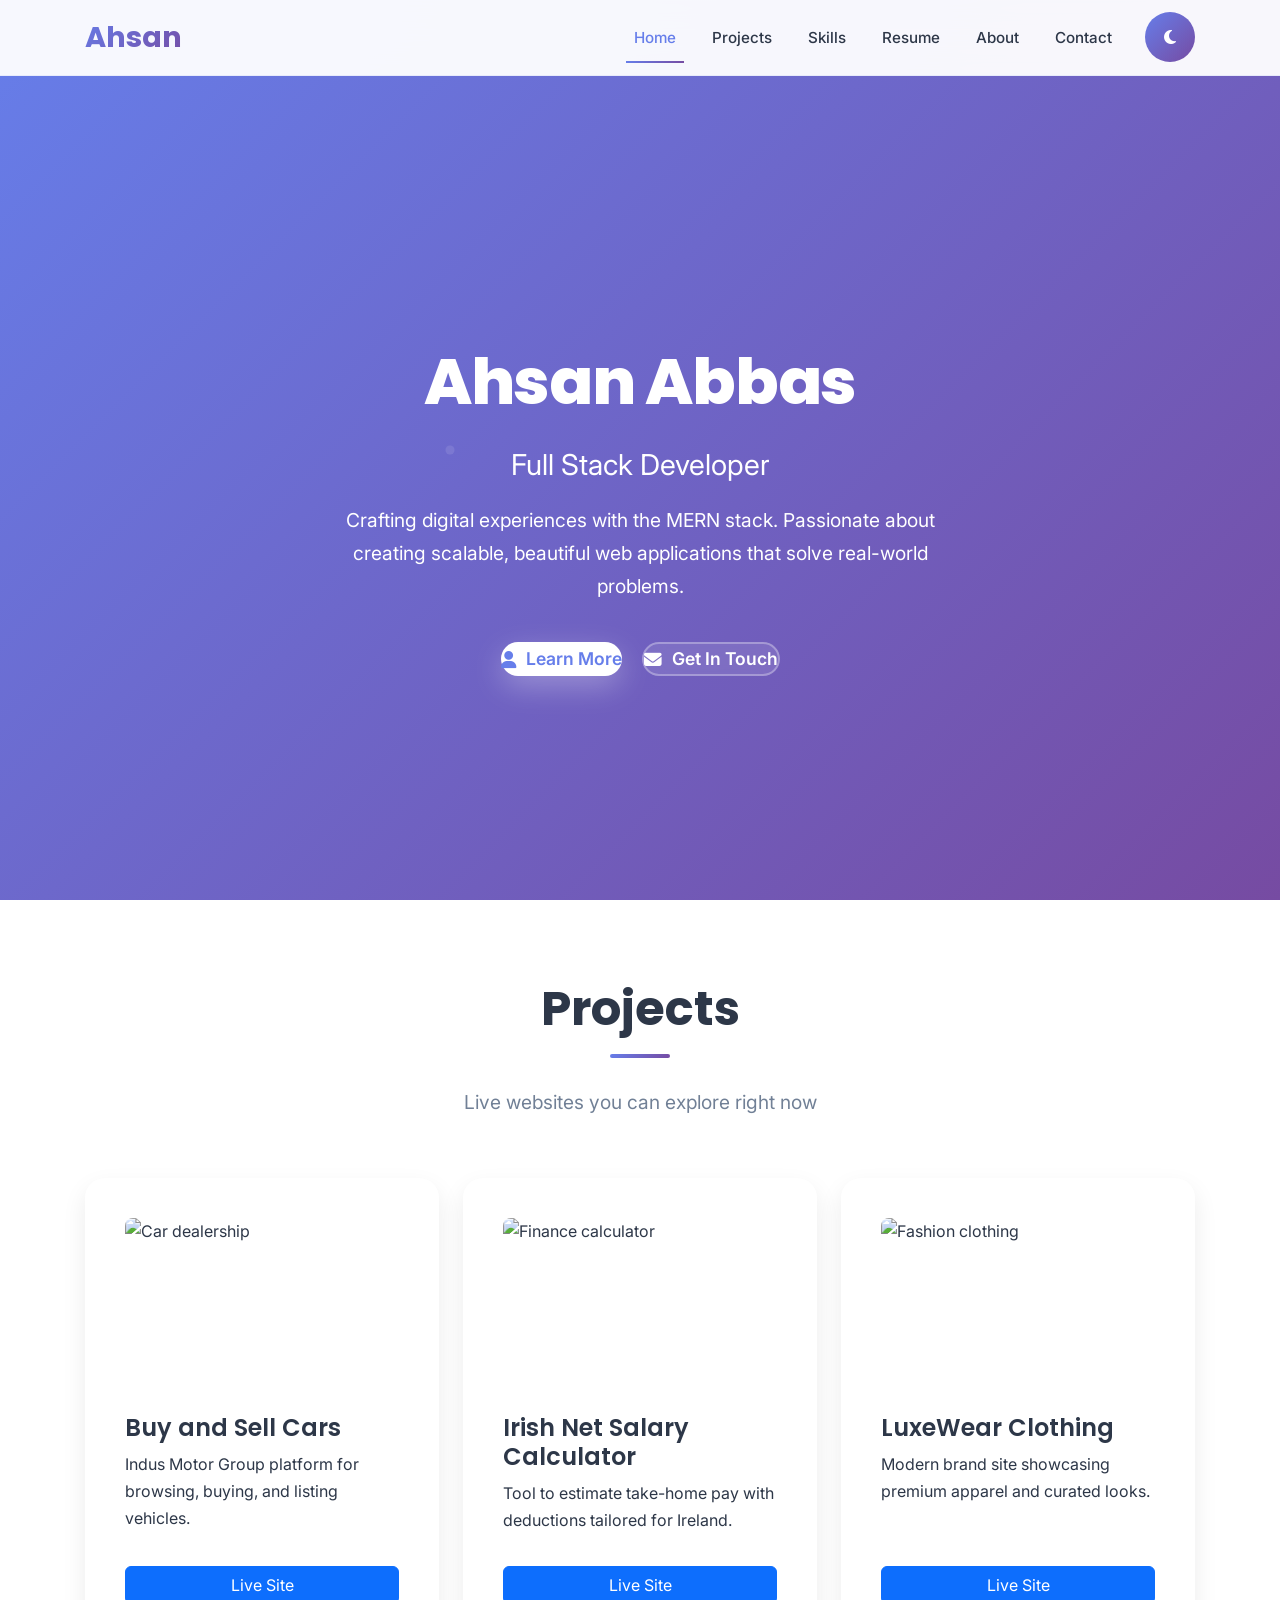
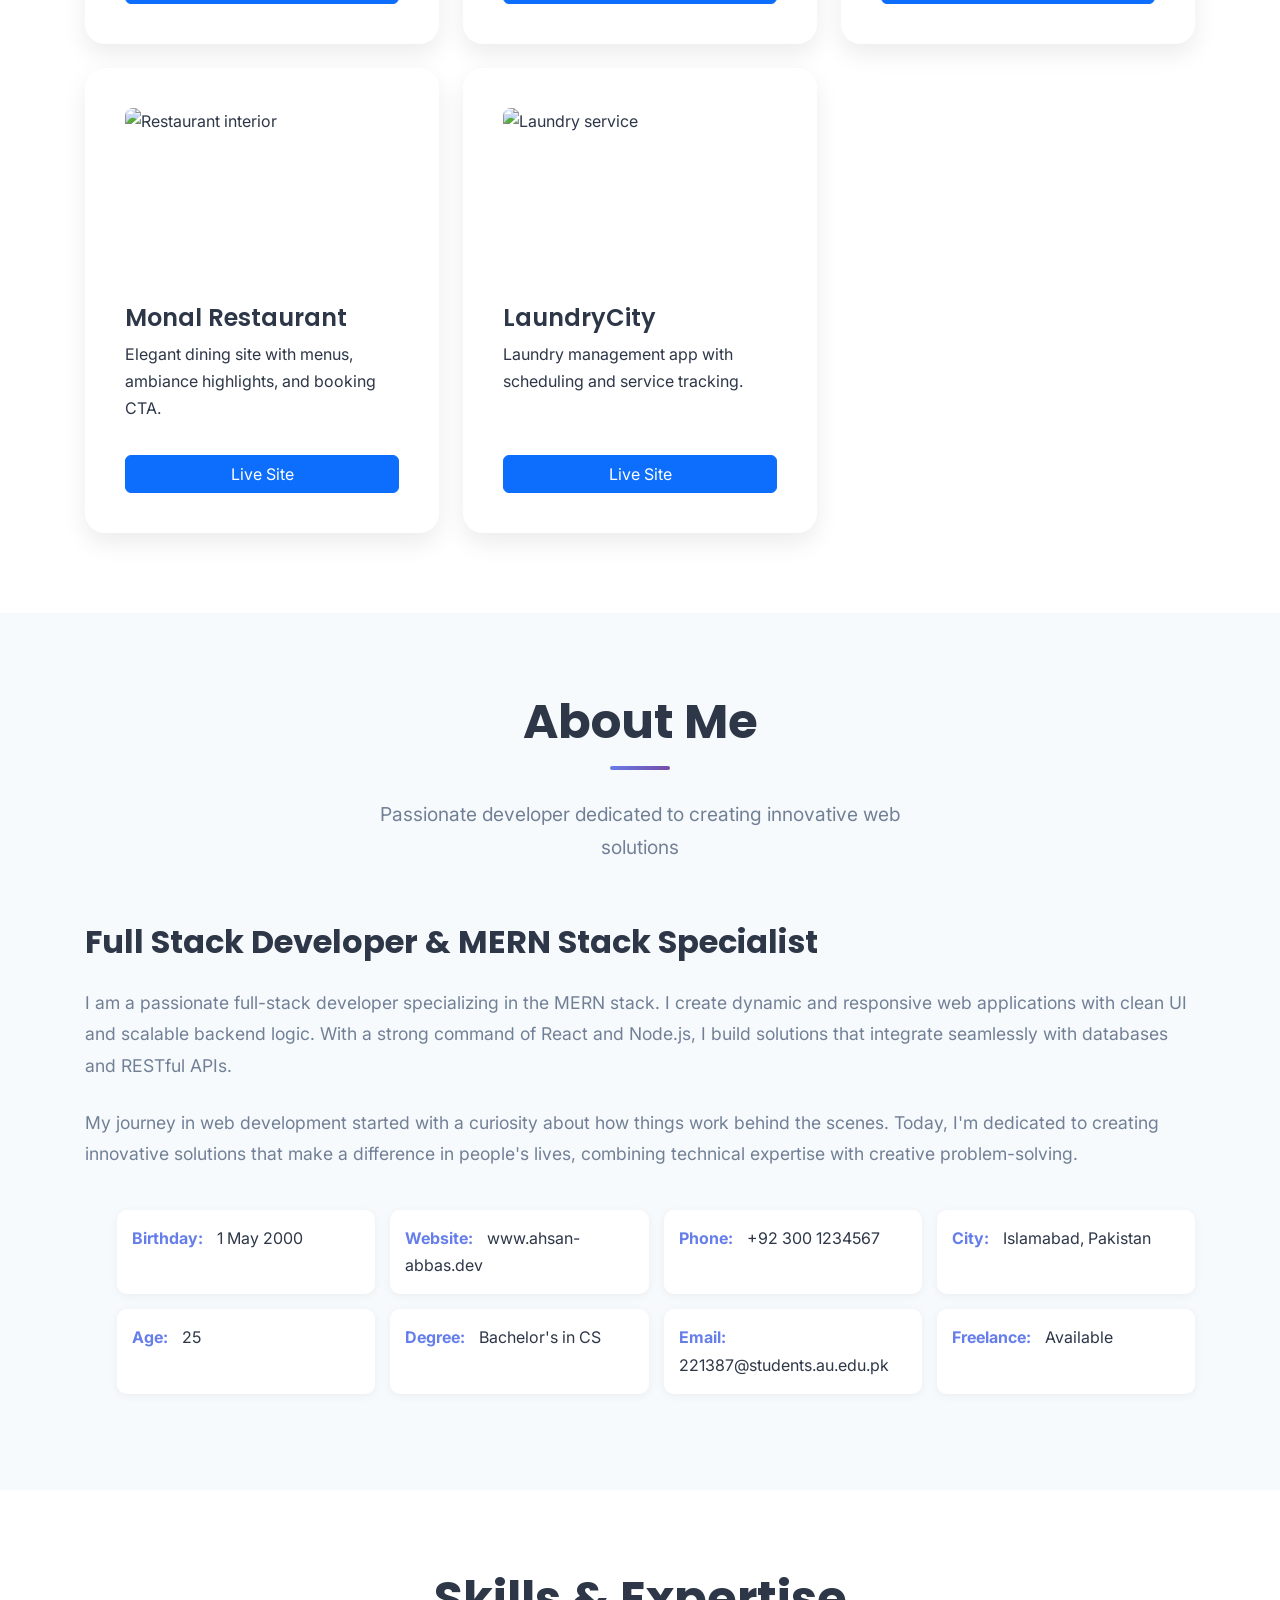
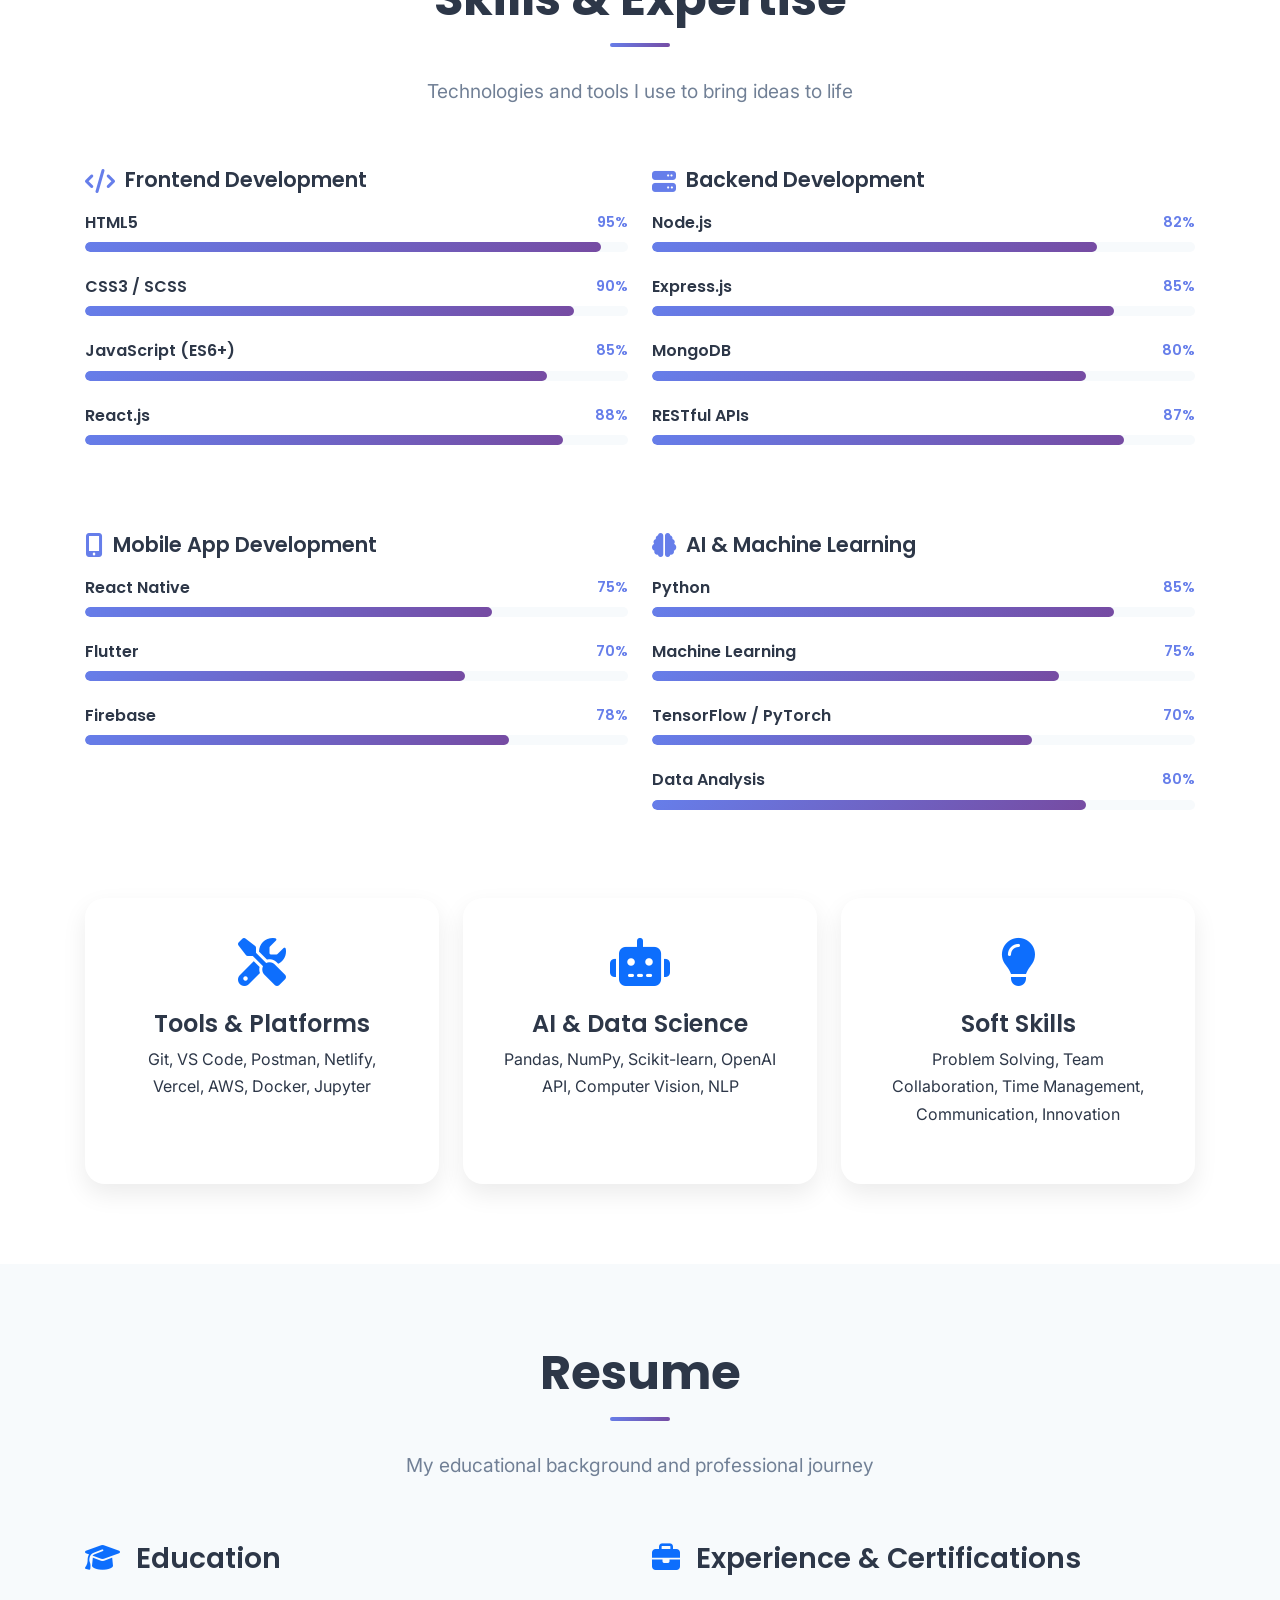
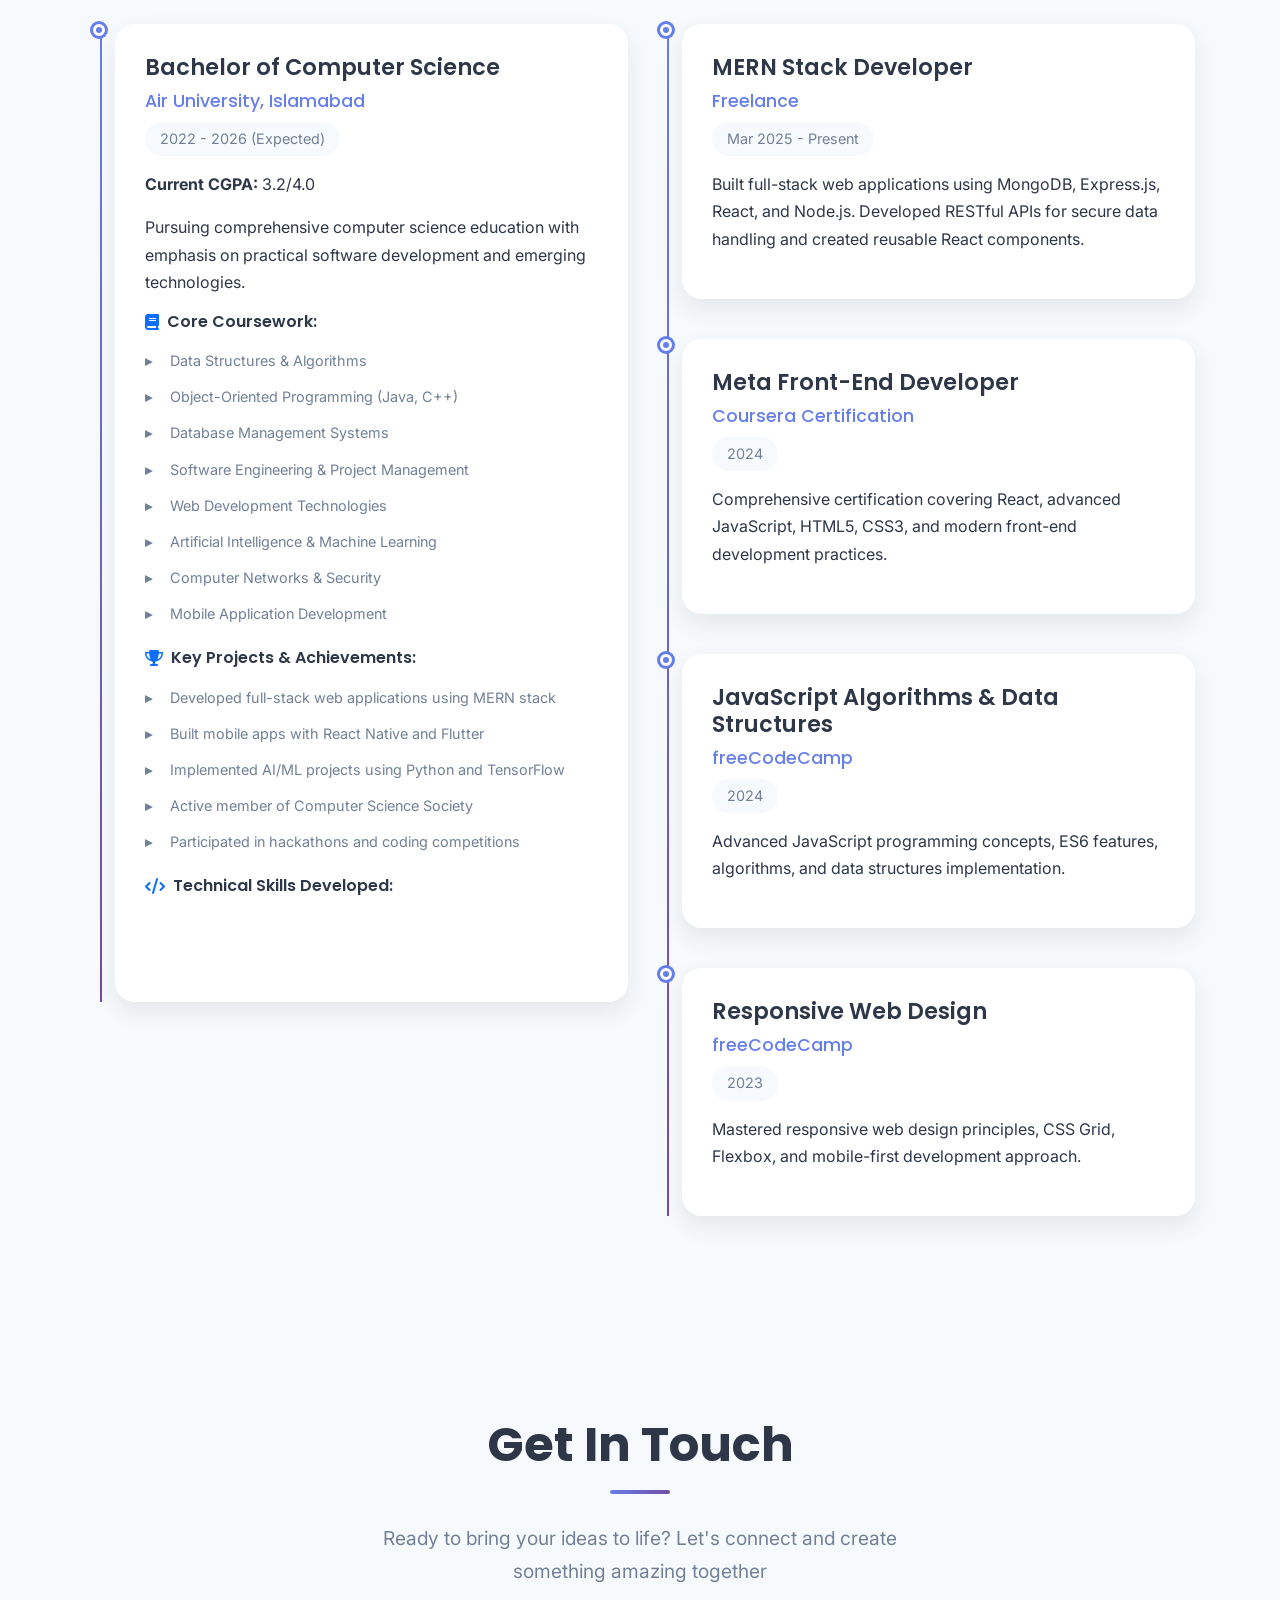
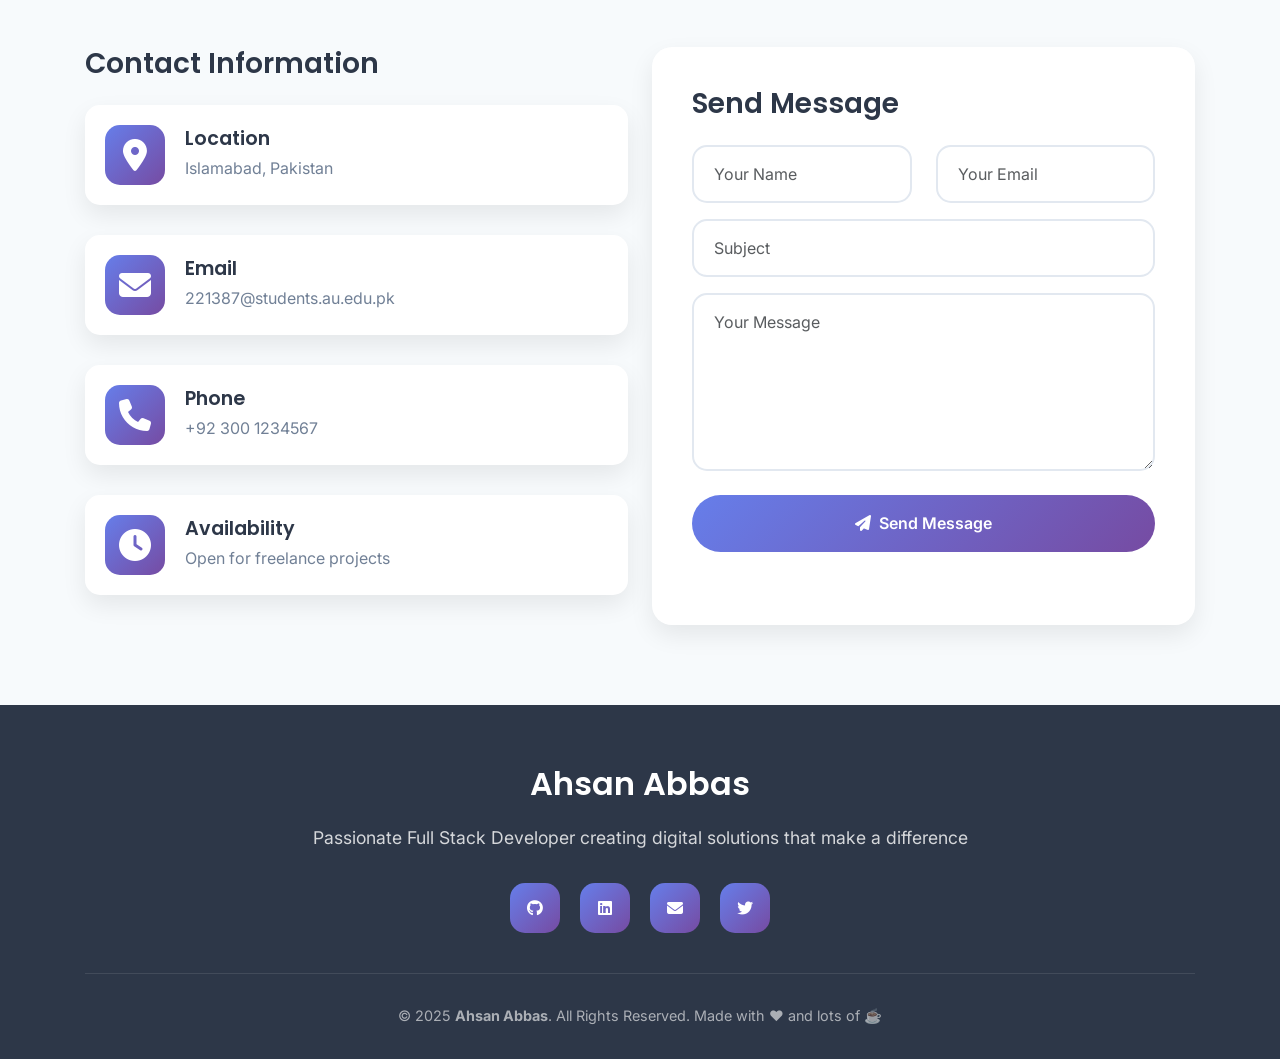
==== index.html @ 75fc523e "clean code: remove inline styles and unsupported meta tag" ====
<!DOCTYPE html>
<html lang="en">
<head>
    <meta charset="UTF-8">
    <meta name="viewport" content="width=device-width, initial-scale=1.0">
    <title>Ahsan Abbas - Full Stack Developer | MERN Stack Specialist</title>
    <meta name="description" content="Full Stack Developer specializing in MERN stack. Creating dynamic web applications with React, Node.js, MongoDB, and Express.js. Available for freelance projects.">
    <meta name="keywords" content="Full Stack Developer, MERN Stack, React, Node.js, MongoDB, Express.js, JavaScript, Web Development">
    <meta name="author" content="Ahsan Abbas">
    
    <!-- Open Graph Meta Tags -->
    <meta property="og:title" content="Ahsan Abbas - Full Stack Developer">
    <meta property="og:description" content="Full Stack Developer specializing in MERN stack. Creating dynamic web applications with modern technologies.">
    <meta property="og:image" content="images/pic.jpg">
    <meta property="og:url" content="https://ahsan-abbas.dev">
    <meta property="og:type" content="website">
    
    <!-- Twitter Card Meta Tags -->
    <meta name="twitter:card" content="summary_large_image">
    <meta name="twitter:title" content="Ahsan Abbas - Full Stack Developer">
    <meta name="twitter:description" content="Full Stack Developer specializing in MERN stack">
    <meta name="twitter:image" content="images/pic.jpg">
    
    <!-- Bootstrap CSS -->
    <link href="https://cdn.jsdelivr.net/npm/bootstrap@5.3.0/dist/css/bootstrap.min.css" rel="stylesheet">
    <!-- Font Awesome -->
    <link href="https://cdnjs.cloudflare.com/ajax/libs/font-awesome/6.4.0/css/all.min.css" rel="stylesheet">
    <!-- Google Fonts -->
    <link href="https://fonts.googleapis.com/css2?family=Poppins:wght@300;400;500;600;700;800&family=Inter:wght@300;400;500;600;700&display=swap" rel="stylesheet">
    <!-- AOS Animation Library -->
    <link href="https://cdn.jsdelivr.net/npm/aos@2.3.4/dist/aos.css" rel="stylesheet">
    <!-- Enable pinned sites -->
    <meta name="mobile-web-app-capable" content="yes">
    <meta name="apple-mobile-web-app-capable" content="yes">
    <meta name="apple-mobile-web-app-status-bar-style" content="default">
    
    <style>
        :root {
            --primary-color: #667eea;
            --secondary-color: #764ba2;
            --accent-color: #f093fb;
            --text-dark: #2d3748;
            --text-light: #718096;
            --bg-light: #f7fafc;
            --bg-white: #ffffff;
            --shadow-soft: 0 10px 25px rgba(0, 0, 0, 0.08);
            --shadow-hover: 0 20px 40px rgba(0, 0, 0, 0.12);
            --gradient-main: linear-gradient(135deg, var(--primary-color) 0%, var(--secondary-color) 100%);
            --gradient-accent: linear-gradient(135deg, var(--accent-color) 0%, var(--primary-color) 100%);
            --border-radius: 20px;
            --transition: all 0.3s cubic-bezier(0.4, 0, 0.2, 1);
        }
        
        * {
            margin: 0;
            padding: 0;
            box-sizing: border-box;
        }
        
        body {
            font-family: 'Inter', sans-serif;
            line-height: 1.7;
            color: var(--text-dark);
            overflow-x: hidden;
        }
        
        h1, h2, h3, h4, h5, h6 {
            font-family: 'Poppins', sans-serif;
            font-weight: 600;
        }
        
        /* Custom Scrollbar */
        ::-webkit-scrollbar {
            width: 8px;
        }
        
        ::-webkit-scrollbar-track {
            background: var(--bg-light);
        }
        
        ::-webkit-scrollbar-thumb {
            background: var(--gradient-main);
            border-radius: 4px;
        }
        
        ::-webkit-scrollbar-thumb:hover {
            background: var(--secondary-color);
        }
        
        /* Header Styles */
        .header {
            position: fixed;
            top: 0;
            left: 0;
            width: 100%;
            background: rgba(255, 255, 255, 0.95);
            -webkit-backdrop-filter: blur(20px);
            backdrop-filter: blur(20px);
            z-index: 1000;
            transition: var(--transition);
            border-bottom: 1px solid rgba(103, 126, 234, 0.1);
        }
        
        .header.scrolled {
            background: rgba(255, 255, 255, 0.98);
            box-shadow: var(--shadow-soft);
        }
        
        .navbar-brand {
            font-family: 'Poppins', sans-serif;
            font-size: clamp(1.5rem, 4vw, 1.8rem);
            font-weight: 700;
            background: var(--gradient-main);
            -webkit-background-clip: text;
            -webkit-text-fill-color: transparent;
            background-clip: text;
            transition: var(--transition);
        }
        
        .navbar-nav .nav-link {
            font-weight: 500;
            color: var(--text-dark) !important;
            margin: 0 10px;
            position: relative;
            transition: var(--transition);
            font-size: clamp(0.85rem, 2vw, 0.95rem);
        }
        
        .navbar-nav .nav-link::before {
            content: '';
            position: absolute;
            width: 0;
            height: 2px;
            bottom: -5px;
            left: 50%;
            background: var(--gradient-main);
            transition: var(--transition);
            transform: translateX(-50%);
        }
        
        .navbar-nav .nav-link:hover::before,
        .navbar-nav .nav-link.active::before {
            width: 100%;
        }
        
        .navbar-nav .nav-link:hover,
        .navbar-nav .nav-link.active {
            color: var(--primary-color) !important;
        }
        
        /* Dark Mode Toggle */
        .theme-toggle {
            background: var(--gradient-main);
            border: none;
            border-radius: 50px;
            width: 50px;
            height: 50px;
            color: white;
            transition: var(--transition);
            margin-left: 15px;
        }
        
        .theme-toggle:hover {
            transform: scale(1.1);
            box-shadow: var(--shadow-hover);
        }
        
        /* Hero Section */
        .hero {
            min-height: 100vh;
            background: var(--gradient-main);
            display: flex;
            align-items: center;
            justify-content: center;
            position: relative;
            overflow: hidden;
        }
        
        .hero::before {
            content: '';
            position: absolute;
            top: 0;
            left: 0;
            width: 100%;
            height: 100%;
            background: url('data:image/svg+xml,<svg xmlns="http://www.w3.org/2000/svg" viewBox="0 0 100 100"><defs><pattern id="grain" width="100" height="100" patternUnits="userSpaceOnUse"><circle cx="50" cy="50" r="0.5" fill="white" opacity="0.1"/></pattern></defs><rect width="100" height="100" fill="url(%23grain)"/></svg>');
            z-index: 1;
        }
        
        .hero-content {
            text-align: center;
            color: white;
            z-index: 2;
            position: relative;
            max-width: 800px;
            padding: 80px 20px 20px;
            margin-top: 60px;
        }
        
        .hero-img {
            width: 180px;
            height: 180px;
            border-radius: 50%;
            border: 6px solid rgba(255, 255, 255, 0.2);
            margin-bottom: 40px;
            object-fit: cover;
            box-shadow: 0 20px 40px rgba(0, 0, 0, 0.3);
            transition: var(--transition);
            position: relative;
            z-index: 1;
        }
        
        .hero-img:hover {
            transform: scale(1.05);
            box-shadow: 0 25px 50px rgba(0, 0, 0, 0.4);
        }
        
        .hero h1 {
            font-size: clamp(2.5rem, 5vw, 4rem);
            font-weight: 800;
            margin-bottom: 20px;
            letter-spacing: -0.02em;
        }
        
        .hero .subtitle {
            font-size: clamp(1.2rem, 2.5vw, 1.8rem);
            margin-bottom: 15px;
            opacity: 0.9;
        }
        
        .hero .description {
            font-size: clamp(1rem, 2vw, 1.2rem);
            margin-bottom: 40px;
            opacity: 0.8;
            max-width: 600px;
            margin-left: auto;
            margin-right: auto;
        }
        
        .hero-buttons {
            display: flex;
            gap: 20px;
            justify-content: center;
            flex-wrap: wrap;
        }
        
        .btn-hero {
            padding: clamp(10px 24px, 3vw, 15px 35px);
            border-radius: 50px;
            font-weight: 600;
            text-decoration: none;
            transition: var(--transition);
            font-size: clamp(0.9rem, 2vw, 1.1rem);
            display: inline-flex;
            align-items: center;
            gap: 10px;
        }
        
        .btn-hero.primary {
            background: white;
            color: var(--primary-color);
            box-shadow: 0 10px 30px rgba(255, 255, 255, 0.3);
        }
        
        .btn-hero.primary:hover {
            transform: translateY(-3px);
            box-shadow: 0 15px 40px rgba(255, 255, 255, 0.4);
            color: var(--primary-color);
        }
        
        .btn-hero.secondary {
            background: rgba(255, 255, 255, 0.1);
            color: white;
            border: 2px solid rgba(255, 255, 255, 0.3);
            -webkit-backdrop-filter: blur(10px);
            backdrop-filter: blur(10px);
        }
        
        .btn-hero.secondary:hover {
            background: rgba(255, 255, 255, 0.2);
            transform: translateY(-3px);
            color: white;
        }
        
        /* Removed floating animation to prevent image from bouncing */
        
        /* Container padding */
        .container {
            padding: 0 15px;
        }

        /* Section Styles */
        .section {
            padding: 80px 0;
        }
        
        .section-title {
            text-align: center;
            margin-bottom: 60px;
        }
        
        .section-title h2 {
            font-size: clamp(1.8rem, 5vw, 3rem);
            font-weight: 700;
            color: var(--text-dark);
            position: relative;
            display: inline-block;
            padding-bottom: 20px;
        }
        
        .section-title h2::after {
            content: '';
            position: absolute;
            bottom: 0;
            left: 50%;
            transform: translateX(-50%);
            width: 60px;
            height: 4px;
            background: var(--gradient-main);
            border-radius: 2px;
        }
        
        .section-title p {
            font-size: 1.2rem;
            color: var(--text-light);
            margin-top: 20px;
            max-width: 600px;
            margin-left: auto;
            margin-right: auto;
        }
        
        /* Card Styles */
        .card-modern {
            background: var(--bg-white);
            border-radius: var(--border-radius);
            padding: 40px;
            box-shadow: var(--shadow-soft);
            transition: var(--transition);
            border: none;
            height: 100%;
        }
        
        .card-modern:hover {
            transform: translateY(-10px);
            box-shadow: var(--shadow-hover);
        }
        
        /* Project Card Images */
        #projects .card-modern img {
            height: 180px;
            object-fit: cover;
        }
        
        /* About Section */
        .about {
            background: var(--bg-light);
        }
        
        .about-img {
            border-radius: var(--border-radius);
            box-shadow: var(--shadow-soft);
            transition: var(--transition);
        }
        
        .about-img:hover {
            transform: scale(1.02);
            box-shadow: var(--shadow-hover);
        }
        
        .about-content h3 {
            font-size: 2rem;
            font-weight: 700;
            margin-bottom: 25px;
            color: var(--text-dark);
        }
        
        .about-content p {
            font-size: 1.1rem;
            line-height: 1.8;
            color: var(--text-light);
            margin-bottom: 25px;
        }
        
        .about-details {
            margin-top: 40px;
        }
        
        .about-details ul {
            list-style: none;
            display: grid;
            grid-template-columns: repeat(auto-fit, minmax(250px, 1fr));
            gap: 15px;
        }
        
        .about-details li {
            padding: 15px;
            background: white;
            border-radius: 10px;
            font-size: 1rem;
            transition: var(--transition);
            box-shadow: 0 2px 10px rgba(0, 0, 0, 0.05);
        }
        
        .about-details li:hover {
            transform: translateY(-2px);
            box-shadow: 0 5px 20px rgba(0, 0, 0, 0.1);
        }
        
        .about-details li strong {
            color: var(--primary-color);
            margin-right: 10px;
        }
        
        /* Skills Section */
        .skills {
            background: var(--bg-white);
        }
        
        .skill-category {
            margin-bottom: 40px;
        }
        
        .skill-category h4 {
            font-size: 1.3rem;
            font-weight: 600;
            margin-bottom: 20px;
            color: var(--text-dark);
            display: flex;
            align-items: center;
            gap: 10px;
        }
        
        .skill-category i {
            color: var(--primary-color);
            font-size: 1.5rem;
        }
        
        .skill-item {
            margin-bottom: 25px;
        }
        
        .skill-item h5 {
            font-size: 1rem;
            font-weight: 600;
            margin-bottom: 10px;
            color: var(--text-dark);
            display: flex;
            justify-content: space-between;
            align-items: center;
        }
        
        .skill-percentage {
            font-size: 0.9rem;
            color: var(--primary-color);
            font-weight: 600;
        }
        
        .progress-modern {
            height: 10px;
            background: var(--bg-light);
            border-radius: 10px;
            overflow: hidden;
            position: relative;
        }
        
        .progress-bar-modern {
            height: 100%;
            background: var(--gradient-main);
            border-radius: 10px;
            transition: width 2s cubic-bezier(0.4, 0, 0.2, 1);
            position: relative;
            overflow: hidden;
        }
        
        .progress-bar-modern::before {
            content: '';
            position: absolute;
            top: 0;
            left: -100%;
            width: 100%;
            height: 100%;
            background: linear-gradient(90deg, transparent, rgba(255, 255, 255, 0.3), transparent);
            animation: shimmer 2s infinite;
        }
        
        @keyframes shimmer {
            0% { left: -100%; }
            100% { left: 100%; }
        }
        
        /* Resume Section */
        .resume {
            background: var(--bg-light);
        }
        
        .timeline {
            position: relative;
            padding-left: 30px;
        }
        
        .timeline::before {
            content: '';
            position: absolute;
            left: 15px;
            top: 0;
            bottom: 0;
            width: 2px;
            background: var(--gradient-main);
        }
        
        .timeline-item {
            position: relative;
            margin-bottom: 40px;
        }
        
        .timeline-item::before {
            content: '';
            position: absolute;
            left: -22px;
            top: 0;
            width: 12px;
            height: 12px;
            background: var(--primary-color);
            border-radius: 50%;
            border: 3px solid white;
            box-shadow: 0 0 0 3px var(--primary-color);
        }
        
        .timeline-content {
            background: white;
            padding: 30px;
            border-radius: var(--border-radius);
            box-shadow: var(--shadow-soft);
            transition: var(--transition);
        }
        
        .timeline-content:hover {
            transform: translateX(10px);
            box-shadow: var(--shadow-hover);
        }
        
        .timeline-content h3 {
            font-size: 1.4rem;
            font-weight: 600;
            color: var(--text-dark);
            margin-bottom: 10px;
        }
        
        .timeline-content h4 {
            font-size: 1.1rem;
            color: var(--primary-color);
            margin-bottom: 10px;
            font-weight: 500;
        }
        
        .timeline-content .date {
            font-size: 0.9rem;
            color: var(--text-light);
            background: var(--bg-light);
            padding: 5px 15px;
            border-radius: 20px;
            display: inline-block;
            margin-bottom: 15px;
        }
        
        /* Education Section Enhancements */
        .education-details {
            margin-top: 20px;
        }
        
        .education-details h5 {
            color: var(--text-dark);
            font-weight: 600;
            font-size: 1rem;
            margin-bottom: 12px;
            display: flex;
            align-items: center;
        }
        
        .education-list {
            list-style: none;
            padding: 0;
            margin: 0;
        }
        
        .education-list li {
            position: relative;
            padding: 8px 0 8px 25px;
            color: var(--text-light);
            font-size: 0.9rem;
            line-height: 1.4;
        }
        
        .education-list li::before {
            content: '▸';
            position: absolute;
            left: 0;
            top: 8px;
            color: var(--primary);
            font-weight: bold;
        }
        
        .skill-tags {
            display: flex;
            flex-wrap: wrap;
            gap: 8px;
            margin-top: 10px;
        }
        
        .skill-tag {
            background: linear-gradient(135deg, var(--primary), var(--secondary));
            color: white;
            padding: 4px 12px;
            border-radius: 15px;
            font-size: 0.75rem;
            font-weight: 500;
            display: inline-block;
            transition: var(--transition);
        }
        
        .skill-tag:hover {
            transform: translateY(-2px);
            box-shadow: 0 4px 12px rgba(102, 126, 234, 0.3);
        }
        
        /* Portfolio Section */
        .portfolio {
            background: var(--bg-white);
        }
        
        .portfolio-item {
            position: relative;
            border-radius: var(--border-radius);
            overflow: hidden;
            transition: var(--transition);
            background: white;
            box-shadow: var(--shadow-soft);
        }
        
        .portfolio-item:hover {
            transform: translateY(-10px);
            box-shadow: var(--shadow-hover);
        }
        
        .portfolio-item img {
            width: 100%;
            height: 250px;
            object-fit: cover;
            transition: var(--transition);
        }
        
        .portfolio-item:hover img {
            transform: scale(1.05);
        }
        
        .portfolio-overlay {
            position: absolute;
            top: 0;
            left: 0;
            width: 100%;
            height: 100%;
            background: rgba(103, 126, 234, 0.95);
            color: white;
            display: flex;
            align-items: center;
            justify-content: center;
            flex-direction: column;
            opacity: 0;
            transition: var(--transition);
            padding: 30px;
            text-align: center;
        }
        
        .portfolio-item:hover .portfolio-overlay {
            opacity: 1;
        }
        
        .portfolio-overlay h4 {
            font-size: 1.5rem;
            font-weight: 600;
            margin-bottom: 15px;
        }
        
        .portfolio-overlay p {
            font-size: 1rem;
            margin-bottom: 20px;
            opacity: 0.9;
        }
        
        .portfolio-links {
            display: flex;
            gap: 15px;
        }
        
        .portfolio-links a {
            color: white;
            text-decoration: none;
            padding: 8px 16px;
            border: 2px solid white;
            border-radius: 25px;
            transition: var(--transition);
            font-size: 0.9rem;
        }
        
        .portfolio-links a:hover {
            background: white;
            color: var(--primary-color);
        }
        
        /* Contact Section */
        .contact {
            background: var(--bg-light);
        }
        
        .contact-item {
            display: flex;
            align-items: center;
            margin-bottom: 30px;
            padding: 20px;
            background: white;
            border-radius: 15px;
            transition: var(--transition);
            box-shadow: var(--shadow-soft);
        }
        
        .contact-item:hover {
            transform: translateY(-5px);
            box-shadow: var(--shadow-hover);
        }
        
        .contact-item i {
            font-size: 2rem;
            color: var(--primary-color);
            margin-right: 20px;
            width: 60px;
            height: 60px;
            display: flex;
            align-items: center;
            justify-content: center;
            background: var(--gradient-main);
            color: white;
            border-radius: 15px;
        }
        
        .contact-item div h4 {
            font-size: 1.2rem;
            font-weight: 600;
            margin-bottom: 5px;
            color: var(--text-dark);
        }
        
        .contact-item div p {
            color: var(--text-light);
            margin: 0;
            font-size: 1rem;
        }
        
        .contact-form .form-control {
            border: 2px solid #e2e8f0;
            border-radius: 15px;
            padding: 15px 20px;
            font-size: 1rem;
            transition: var(--transition);
            background: white;
        }
        
        .contact-form .form-control:focus {
            border-color: var(--primary-color);
            box-shadow: 0 0 0 3px rgba(103, 126, 234, 0.1);
            outline: none;
        }
        
        .contact-form .btn-submit {
            background: var(--gradient-main);
            border: none;
            color: white;
            padding: 15px 40px;
            border-radius: 50px;
            font-weight: 600;
            transition: var(--transition);
            width: 100%;
        }
        
        .contact-form .btn-submit:hover {
            transform: translateY(-2px);
            box-shadow: var(--shadow-hover);
        }
        
        /* Footer */
        .footer {
            background: var(--text-dark);
            color: white;
            text-align: center;
            padding: 60px 0 30px;
        }
        
        .footer h3 {
            font-size: 2rem;
            margin-bottom: 20px;
        }
        
        .footer p {
            font-size: 1.1rem;
            opacity: 0.8;
            margin-bottom: 30px;
        }
        
        .social-links {
            display: flex;
            justify-content: center;
            gap: 20px;
            margin-bottom: 40px;
        }
        
        .social-links a {
            display: flex;
            align-items: center;
            justify-content: center;
            width: 50px;
            height: 50px;
            background: var(--gradient-main);
            color: white;
            border-radius: 15px;
            transition: var(--transition);
            text-decoration: none;
        }
        
        .social-links a:hover {
            transform: translateY(-5px) scale(1.1);
            box-shadow: 0 10px 30px rgba(103, 126, 234, 0.3);
        }
        
        .footer-bottom {
            border-top: 1px solid rgba(255, 255, 255, 0.1);
            padding-top: 30px;
            margin-top: 30px;
        }
        
        .footer-bottom p {
            margin: 0;
            opacity: 0.6;
            font-size: 0.9rem;
        }
        
        /* Responsive Design */
        @media (max-width: 992px) {
            .header {
                padding: 10px 0;
            }
            
            .navbar-collapse {
                background: rgba(255, 255, 255, 0.98);
                padding: 15px;
                border-radius: 10px;
                box-shadow: var(--shadow-soft);
                margin-top: 10px;
            }
            
            [data-theme="dark"] .navbar-collapse {
                background: rgba(26, 32, 44, 0.98);
            }
            
            .navbar-nav .nav-link {
                margin: 8px 0;
                text-align: center;
                padding: 8px 0;
            }
            
            .theme-toggle {
                margin: 12px auto 0;
                display: block;
                width: 45px;
                height: 45px;
            }
            
            .hero-content {
                padding: 0 15px;
                max-width: 90%;
            }
            
            .section {
                padding: 60px 0;
            }

            .portfolio-item {
                margin-bottom: 30px;
            }

            #projects .row {
                gap: 24px;
            }

            #projects .card-modern {
                padding: 24px;
            }

            #projects .card-modern img {
                height: 160px;
            }
        }
        
        @media (max-width: 768px) {
            .hero-buttons {
                flex-direction: column;
                align-items: stretch;
                gap: 12px;
            }
            
            .btn-hero {
                width: 100%;
                justify-content: center;
                margin-bottom: 0;
                padding: 12px 20px;
            }

            .hero {
                min-height: 90vh;
                padding: 100px 12px 60px;
            }

            .hero-content {
                margin-top: 0;
                padding: 10px 0 0;
                max-width: 100%;
            }

            .hero h1 {
                font-size: clamp(1.6rem, 6vw, 2.4rem);
                margin-bottom: 15px;
            }

            .hero .subtitle {
                font-size: clamp(1rem, 4vw, 1.3rem);
                margin-bottom: 12px;
            }

            .hero .description {
                font-size: clamp(0.9rem, 3vw, 1.1rem);
                max-width: 95%;
                margin-bottom: 25px;
            }
            
            .section {
                padding: 50px 0;
            }
            
            .section-title {
                margin-bottom: 40px;
            }
            
            .section-title h2 {
                font-size: clamp(1.6rem, 5vw, 2rem);
            }

            .section-title p {
                font-size: clamp(0.9rem, 3vw, 1.1rem);
            }
            
            .timeline {
                padding-left: 20px;
            }
            
            .timeline::before {
                left: 10px;
            }
            
            .timeline-item::before {
                left: -17px;
            }
            
            .about-content h3 {
                font-size: 1.4rem;
                margin-top: 20px;
                margin-bottom: 15px;
            }

            .about-content p {
                font-size: 1rem;
            }
            
            .contact-item {
                flex-direction: column;
                text-align: center;
                gap: 15px;
            }

            .contact-item i {
                margin-right: 0;
                width: 50px;
                height: 50px;
                font-size: 1.5rem;
            }

            .contact-item div h4 {
                font-size: 1.1rem;
            }

            .contact-item div p {
                font-size: 0.95rem;
            }
            
            .education-details h5 {
                font-size: 0.9rem;
            }
            
            .skill-tags {
                gap: 6px;
            }
            
            .skill-tag {
                font-size: 0.7rem;
                padding: 3px 8px;
            }

            #projects .col-lg-4,
            #projects .col-md-6 {
                flex: 0 0 100%;
                max-width: 100%;
            }

            #projects .card-modern {
                padding: 20px;
            }

            #projects .card-modern img {
                height: 140px;
            }

            #projects .card-modern h4 {
                font-size: 1.1rem;
                margin-bottom: 12px;
            }

            #projects .card-modern p {
                font-size: 0.95rem;
            }

            #projects .btn {
                font-size: 0.9rem;
                padding: 0.5rem 1rem;
            }
        }
        
        @media (max-width: 576px) {
            body {
                font-size: 15px;
            }

            .header {
                padding: 8px 0;
            }

            .navbar {
                padding: 10px 0;
            }

            .hero-img {
                width: 130px;
                height: 130px;
                border: 4px solid rgba(255, 255, 255, 0.2);
                margin-bottom: 20px;
            }

            .hero {
                min-height: 85vh;
                padding: 80px 0 50px;
            }

            .hero-buttons {
                width: 100%;
                gap: 10px;
            }

            .btn-hero {
                width: 100%;
                padding: 10px 16px;
                font-size: 0.9rem;
            }
            
            .section {
                padding: 40px 0;
            }

            .container {
                padding: 0 12px;
            }
            
            .section-title {
                margin-bottom: 30px;
            }
            
            .section-title h2 {
                font-size: clamp(1.4rem, 6vw, 1.8rem);
            }
            
            .section-title p {
                font-size: clamp(0.9rem, 3vw, 1rem);
                margin-top: 12px;
            }
            
            .portfolio-overlay h4 {
                font-size: 1.1rem;
            }
            
            .portfolio-overlay p {
                font-size: 0.85rem;
            }
            
            .contact-form {
                padding: 15px;
            }

            .about-details ul {
                grid-template-columns: 1fr;
                gap: 12px;
            }

            .about-details li {
                padding: 12px;
                font-size: 0.95rem;
            }

            .skill-category h4 {
                font-size: 1.15rem;
            }

            .skill-item h5 {
                font-size: 0.95rem;
            }

            .timeline {
                padding-left: 15px;
            }

            .timeline::before {
                left: 7px;
            }

            .timeline-item::before {
                left: -12px;
                width: 10px;
                height: 10px;
            }

            .timeline-content {
                padding: 20px;
            }

            .timeline-content h3 {
                font-size: 1.1rem;
            }

            .timeline-content h4 {
                font-size: 0.95rem;
            }
        }
        
        /* Dark Mode Styles */
        [data-theme="dark"] {
            --text-dark: #e2e8f0;
            --text-light: #a0aec0;
            --bg-light: #1a202c;
            --bg-white: #2d3748;
        }
        
        [data-theme="dark"] .header {
            background: rgba(26, 32, 44, 0.95);
            border-bottom-color: rgba(103, 126, 234, 0.2);
        }
        
        [data-theme="dark"] .header.scrolled {
            background: rgba(26, 32, 44, 0.98);
        }
        
        [data-theme="dark"] .contact-form .form-control {
            background: var(--bg-light);
            border-color: #4a5568;
            color: var(--text-dark);
        }
        
        /* Loading Animation */
        .loading {
            position: fixed;
            top: 0;
            left: 0;
            width: 100%;
            height: 100%;
            background: var(--gradient-main);
            display: flex;
            align-items: center;
            justify-content: center;
            z-index: 9999;
            transition: opacity 0.5s ease;
        }
        
        .loading.fade-out {
            opacity: 0;
            pointer-events: none;
        }
        
        .spinner {
            width: 50px;
            height: 50px;
            border: 3px solid rgba(255, 255, 255, 0.3);
            border-top: 3px solid white;
            border-radius: 50%;
            animation: spin 1s linear infinite;
        }
        
        @keyframes spin {
            0% { transform: rotate(0deg); }
            100% { transform: rotate(360deg); }
        }
    </style>
</head>

<body data-theme="light">
    <!-- Loading Screen -->
    <div class="loading" id="loading">
        <div class="spinner"></div>
    </div>

    <!-- Header -->
    <header class="header" id="header">
        <nav class="navbar navbar-expand-lg navbar-light">
            <div class="container">
                <a class="navbar-brand" href="#home" data-aos="fade-down">Ahsan</a>
                
                <button class="navbar-toggler" type="button" data-bs-toggle="collapse" data-bs-target="#navbarNav" aria-controls="navbarNav" aria-expanded="false" aria-label="Toggle navigation">
                    <span class="navbar-toggler-icon"></span>
                </button>
                
                <div class="collapse navbar-collapse" id="navbarNav">
                    <ul class="navbar-nav ms-auto">
                        <li class="nav-item" data-aos="fade-down" data-aos-delay="100">
                            <a class="nav-link active" href="#home">Home</a>
                        </li>
                        <li class="nav-item" data-aos="fade-down" data-aos-delay="150">
                            <a class="nav-link" href="#projects">Projects</a>
                        </li>
                        <li class="nav-item" data-aos="fade-down" data-aos-delay="200">
                            <a class="nav-link" href="#skills">Skills</a>
                        </li>
                        <li class="nav-item" data-aos="fade-down" data-aos-delay="250">
                            <a class="nav-link" href="#resume">Resume</a>
                        </li>
                        <li class="nav-item" data-aos="fade-down" data-aos-delay="300">
                            <a class="nav-link" href="#about">About</a>
                        </li>
                        <li class="nav-item" data-aos="fade-down" data-aos-delay="350">
                            <a class="nav-link" href="#contact">Contact</a>
                        </li>
                    </ul>
                    <button class="theme-toggle" id="themeToggle" data-aos="fade-down" data-aos-delay="400" title="Toggle dark/light mode" aria-label="Toggle dark and light mode">
                        <i class="fas fa-moon"></i>
                    </button>
                </div>
            </div>
        </nav>
    </header>

    <!-- Hero Section -->
    <section id="home" class="hero">
        <div class="hero-content">
            <h1 data-aos="fade-up" data-aos-delay="400">Ahsan Abbas</h1>
            <p class="subtitle" data-aos="fade-up" data-aos-delay="600">Full Stack Developer</p>
            <p class="description" data-aos="fade-up" data-aos-delay="800">
                Crafting digital experiences with the MERN stack. Passionate about creating scalable, beautiful web applications that solve real-world problems.
            </p>
            <div class="hero-buttons" data-aos="fade-up" data-aos-delay="1000">
                <a href="#about" class="btn-hero primary">
                    <i class="fas fa-user"></i>
                    Learn More
                </a>
                <a href="#contact" class="btn-hero secondary">
                    <i class="fas fa-envelope"></i>
                    Get In Touch
                </a>
            </div>
        </div>
    </section>

    <!-- Projects Section (moved just under Home) -->
    <section id="projects" class="section" aria-label="Projects">
        <div class="container">
            <div class="section-title" data-aos="fade-up">
                <h2>Projects</h2>
                <p>Live websites you can explore right now</p>
            </div>

            <div class="row g-4">
                <div class="col-lg-4 col-md-6" data-aos="fade-up" data-aos-delay="150">
                    <div class="card-modern h-100 d-flex flex-column">
                        <img class="rounded-3 mb-3 w-100" src="https://images.unsplash.com/photo-1503736334956-4c8f8e92946d?auto=format&fit=crop&w=900&q=80" alt="Car dealership">
                        <h4 class="mb-2">Buy and Sell Cars</h4>
                        <p class="flex-grow-1">Indus Motor Group platform for browsing, buying, and listing vehicles.</p>
                        <a class="btn btn-primary mt-3" href="https://indus-motor-group.vercel.app/" target="_blank" rel="noopener">Live Site</a>
                    </div>
                </div>

                <div class="col-lg-4 col-md-6" data-aos="fade-up" data-aos-delay="200">
                    <div class="card-modern h-100 d-flex flex-column">
                        <img class="rounded-3 mb-3 w-100" src="https://images.unsplash.com/photo-1554224154-22dec7ec8818?auto=format&fit=crop&w=900&q=80" alt="Finance calculator">
                        <h4 class="mb-2">Irish Net Salary Calculator</h4>
                        <p class="flex-grow-1">Tool to estimate take-home pay with deductions tailored for Ireland.</p>
                        <a class="btn btn-primary mt-3" href="https://irish-net-salary-calculator.vercel.app/" target="_blank" rel="noopener">Live Site</a>
                    </div>
                </div>

                <div class="col-lg-4 col-md-6" data-aos="fade-up" data-aos-delay="250">
                    <div class="card-modern h-100 d-flex flex-column">
                        <img class="rounded-3 mb-3 w-100" src="https://images.unsplash.com/photo-1521572163474-6864f9cf17ab?auto=format&fit=crop&w=900&q=80" alt="Fashion clothing">
                        <h4 class="mb-2">LuxeWear Clothing</h4>
                        <p class="flex-grow-1">Modern brand site showcasing premium apparel and curated looks.</p>
                        <a class="btn btn-primary mt-3" href="https://luxewear-rose.vercel.app/" target="_blank" rel="noopener">Live Site</a>
                    </div>
                </div>

                <div class="col-lg-4 col-md-6" data-aos="fade-up" data-aos-delay="300">
                    <div class="card-modern h-100 d-flex flex-column">
                        <img class="rounded-3 mb-3 w-100" src="https://images.unsplash.com/photo-1414235077428-338989a2e8c0?auto=format&fit=crop&w=900&q=80" alt="Restaurant interior">
                        <h4 class="mb-2">Monal Restaurant</h4>
                        <p class="flex-grow-1">Elegant dining site with menus, ambiance highlights, and booking CTA.</p>
                        <a class="btn btn-primary mt-3" href="https://resturant-five-kappa.vercel.app/" target="_blank" rel="noopener">Live Site</a>
                    </div>
                </div>

                <div class="col-lg-4 col-md-6" data-aos="fade-up" data-aos-delay="350">
                    <div class="card-modern h-100 d-flex flex-column">
                        <img class="rounded-3 mb-3 w-100" src="https://images.unsplash.com/photo-1517677208171-0bc6725a3e60?auto=format&fit=crop&w=900&q=80" alt="Laundry service">
                        <h4 class="mb-2">LaundryCity</h4>
                        <p class="flex-grow-1">Laundry management app with scheduling and service tracking.</p>
                        <a class="btn btn-primary mt-3" href="https://laundry-management-system-react-js.vercel.app/" target="_blank" rel="noopener">Live Site</a>
                    </div>
                </div>
            </div>
        </div>
    </section>

    <!-- About Section -->
    <section id="about" class="section about">
        <div class="container">
            <div class="section-title" data-aos="fade-up">
                <h2>About Me</h2>
                <p>Passionate developer dedicated to creating innovative web solutions</p>
            </div>
            
            <div class="row align-items-center">
                <div class="col-12" data-aos="fade-left" data-aos-delay="400">
                    <div class="about-content">
                        <h3>Full Stack Developer &amp; MERN Stack Specialist</h3>
                        <p>
                            I am a passionate full-stack developer specializing in the MERN stack. I create dynamic and responsive web applications with clean UI and scalable backend logic. With a strong command of React and Node.js, I build solutions that integrate seamlessly with databases and RESTful APIs.
                        </p>
                        <p>
                            My journey in web development started with a curiosity about how things work behind the scenes. Today, I'm dedicated to creating innovative solutions that make a difference in people's lives, combining technical expertise with creative problem-solving.
                        </p>
                        
                        <div class="about-details" data-aos="fade-up" data-aos-delay="600">
                            <ul>
                                <li><strong>Birthday:</strong> 1 May 2000</li>
                                <li><strong>Website:</strong> www.ahsan-abbas.dev</li>
                                <li><strong>Phone:</strong> +92 300 1234567</li>
                                <li><strong>City:</strong> Islamabad, Pakistan</li>
                                <li><strong>Age:</strong> 25</li>
                                <li><strong>Degree:</strong> Bachelor's in CS</li>
                                <li><strong>Email:</strong> 221387@students.au.edu.pk</li>
                                <li><strong>Freelance:</strong> Available</li>
                            </ul>
                        </div>
                    </div>
                </div>
            </div>
        </div>
    </section>

    <!-- Skills Section -->
    <section id="skills" class="section skills">
        <div class="container">
            <div class="section-title" data-aos="fade-up">
                <h2>Skills & Expertise</h2>
                <p>Technologies and tools I use to bring ideas to life</p>
            </div>
            
            <div class="row">
                <div class="col-lg-6" data-aos="fade-right" data-aos-delay="200">
                    <div class="skill-category">
                        <h4><i class="fas fa-code"></i> Frontend Development</h4>
                        
                        <div class="skill-item">
                            <h5>HTML5 <span class="skill-percentage">95%</span></h5>
                            <div class="progress-modern">
                                <div class="progress-bar-modern" data-width="95"></div>
                            </div>
                        </div>
                        
                        <div class="skill-item">
                            <h5>CSS3 / SCSS <span class="skill-percentage">90%</span></h5>
                            <div class="progress-modern">
                                <div class="progress-bar-modern" data-width="90"></div>
                            </div>
                        </div>
                        
                        <div class="skill-item">
                            <h5>JavaScript (ES6+) <span class="skill-percentage">85%</span></h5>
                            <div class="progress-modern">
                                <div class="progress-bar-modern" data-width="85"></div>
                            </div>
                        </div>
                        
                        <div class="skill-item">
                            <h5>React.js <span class="skill-percentage">88%</span></h5>
                            <div class="progress-modern">
                                <div class="progress-bar-modern" data-width="88"></div>
                            </div>
                        </div>
                    </div>
                </div>
                
                <div class="col-lg-6" data-aos="fade-left" data-aos-delay="400">
                    <div class="skill-category">
                        <h4><i class="fas fa-server"></i> Backend Development</h4>
                        
                        <div class="skill-item">
                            <h5>Node.js <span class="skill-percentage">82%</span></h5>
                            <div class="progress-modern">
                                <div class="progress-bar-modern" data-width="82"></div>
                            </div>
                        </div>
                        
                        <div class="skill-item">
                            <h5>Express.js <span class="skill-percentage">85%</span></h5>
                            <div class="progress-modern">
                                <div class="progress-bar-modern" data-width="85"></div>
                            </div>
                        </div>
                        
                        <div class="skill-item">
                            <h5>MongoDB <span class="skill-percentage">80%</span></h5>
                            <div class="progress-modern">
                                <div class="progress-bar-modern" data-width="80"></div>
                            </div>
                        </div>
                        
                        <div class="skill-item">
                            <h5>RESTful APIs <span class="skill-percentage">87%</span></h5>
                            <div class="progress-modern">
                                <div class="progress-bar-modern" data-width="87"></div>
                            </div>
                        </div>
                    </div>
                </div>
            </div>
            
            <!-- Mobile App Development & AI/ML Skills -->
            <div class="row mt-5">
                <div class="col-lg-6" data-aos="fade-right" data-aos-delay="200">
                    <div class="skill-category">
                        <h4><i class="fas fa-mobile-alt"></i> Mobile App Development</h4>
                        
                        <div class="skill-item">
                            <h5>React Native <span class="skill-percentage">75%</span></h5>
                            <div class="progress-modern">
                                <div class="progress-bar-modern" data-width="75"></div>
                            </div>
                        </div>
                        
                        <div class="skill-item">
                            <h5>Flutter <span class="skill-percentage">70%</span></h5>
                            <div class="progress-modern">
                                <div class="progress-bar-modern" data-width="70"></div>
                            </div>
                        </div>
                        
                        <div class="skill-item">
                            <h5>Firebase <span class="skill-percentage">78%</span></h5>
                            <div class="progress-modern">
                                <div class="progress-bar-modern" data-width="78"></div>
                            </div>
                        </div>
                    </div>
                </div>
                
                <div class="col-lg-6" data-aos="fade-left" data-aos-delay="400">
                    <div class="skill-category">
                        <h4><i class="fas fa-brain"></i> AI & Machine Learning</h4>
                        
                        <div class="skill-item">
                            <h5>Python <span class="skill-percentage">85%</span></h5>
                            <div class="progress-modern">
                                <div class="progress-bar-modern" data-width="85"></div>
                            </div>
                        </div>
                        
                        <div class="skill-item">
                            <h5>Machine Learning <span class="skill-percentage">75%</span></h5>
                            <div class="progress-modern">
                                <div class="progress-bar-modern" data-width="75"></div>
                            </div>
                        </div>
                        
                        <div class="skill-item">
                            <h5>TensorFlow / PyTorch <span class="skill-percentage">70%</span></h5>
                            <div class="progress-modern">
                                <div class="progress-bar-modern" data-width="70"></div>
                            </div>
                        </div>
                        
                        <div class="skill-item">
                            <h5>Data Analysis <span class="skill-percentage">80%</span></h5>
                            <div class="progress-modern">
                                <div class="progress-bar-modern" data-width="80"></div>
                            </div>
                        </div>
                    </div>
                </div>
            </div>

            <!-- Additional Skills -->
            <div class="row mt-5">
                <div class="col-lg-4" data-aos="fade-up" data-aos-delay="200">
                    <div class="card-modern text-center">
                        <i class="fas fa-tools fa-3x text-primary mb-4"></i>
                        <h4>Tools & Platforms</h4>
                        <p>Git, VS Code, Postman, Netlify, Vercel, AWS, Docker, Jupyter</p>
                    </div>
                </div>
                <div class="col-lg-4" data-aos="fade-up" data-aos-delay="400">
                    <div class="card-modern text-center">
                        <i class="fas fa-robot fa-3x text-primary mb-4"></i>
                        <h4>AI & Data Science</h4>
                        <p>Pandas, NumPy, Scikit-learn, OpenAI API, Computer Vision, NLP</p>
                    </div>
                </div>
                <div class="col-lg-4" data-aos="fade-up" data-aos-delay="600">
                    <div class="card-modern text-center">
                        <i class="fas fa-lightbulb fa-3x text-primary mb-4"></i>
                        <h4>Soft Skills</h4>
                        <p>Problem Solving, Team Collaboration, Time Management, Communication, Innovation</p>
                    </div>
                </div>
            </div>
        </div>
    </section>

    <!-- Resume Section -->
    <section id="resume" class="section resume">
        <div class="container">
            <div class="section-title" data-aos="fade-up">
                <h2>Resume</h2>
                <p>My educational background and professional journey</p>
            </div>
            
            <div class="row">
                <div class="col-lg-6">
                    <h3 class="mb-5" data-aos="fade-right" data-aos-delay="200">
                        <i class="fas fa-graduation-cap text-primary me-3"></i>Education
                    </h3>
                    
                    <div class="timeline">
                        <div class="timeline-item" data-aos="fade-right" data-aos-delay="300">
                            <div class="timeline-content">
                                <h3>Bachelor of Computer Science</h3>
                                <h4>Air University, Islamabad</h4>
                                <div class="date">2022 - 2026 (Expected)</div>
                                <p><strong>Current CGPA:</strong> 3.2/4.0</p>
                                <p>Pursuing comprehensive computer science education with emphasis on practical software development and emerging technologies.</p>
                                
                                <div class="education-details mt-3">
                                    <h5><i class="fas fa-book text-primary me-2"></i>Core Coursework:</h5>
                                    <ul class="education-list">
                                        <li>Data Structures & Algorithms</li>
                                        <li>Object-Oriented Programming (Java, C++)</li>
                                        <li>Database Management Systems</li>
                                        <li>Software Engineering & Project Management</li>
                                        <li>Web Development Technologies</li>
                                        <li>Artificial Intelligence & Machine Learning</li>
                                        <li>Computer Networks & Security</li>
                                        <li>Mobile Application Development</li>
                                    </ul>
                                </div>
                                
                                <div class="education-details mt-3">
                                    <h5><i class="fas fa-trophy text-primary me-2"></i>Key Projects & Achievements:</h5>
                                    <ul class="education-list">
                                        <li>Developed full-stack web applications using MERN stack</li>
                                        <li>Built mobile apps with React Native and Flutter</li>
                                        <li>Implemented AI/ML projects using Python and TensorFlow</li>
                                        <li>Active member of Computer Science Society</li>
                                        <li>Participated in hackathons and coding competitions</li>
                                    </ul>
                                </div>
                                
                                <div class="education-details mt-3">
                                    <h5><i class="fas fa-code text-primary me-2"></i>Technical Skills Developed:</h5>
                                    <div class="skill-tags">
                                        <span class="skill-tag">JavaScript</span>
                                        <span class="skill-tag">Python</span>
                                        <span class="skill-tag">Java</span>
                                        <span class="skill-tag">C++</span>
                                        <span class="skill-tag">React.js</span>
                                        <span class="skill-tag">Node.js</span>
                                        <span class="skill-tag">MongoDB</span>
                                        <span class="skill-tag">MySQL</span>
                                        <span class="skill-tag">Git</span>
                                        <span class="skill-tag">Linux</span>
                                    </div>
                                </div>
                            </div>
                        </div>
                    </div>
                </div>
                
                <div class="col-lg-6">
                    <h3 class="mb-5" data-aos="fade-left" data-aos-delay="200">
                        <i class="fas fa-briefcase text-primary me-3"></i>Experience & Certifications
                    </h3>
                    
                    <div class="timeline">
                        <div class="timeline-item" data-aos="fade-left" data-aos-delay="300">
                            <div class="timeline-content">
                                <h3>MERN Stack Developer</h3>
                                <h4>Freelance</h4>
                                <div class="date">Mar 2025 - Present</div>
                                <p>Built full-stack web applications using MongoDB, Express.js, React, and Node.js. Developed RESTful APIs for secure data handling and created reusable React components.</p>
                            </div>
                        </div>
                        
                        <div class="timeline-item" data-aos="fade-left" data-aos-delay="400">
                            <div class="timeline-content">
                                <h3>Meta Front-End Developer</h3>
                                <h4>Coursera Certification</h4>
                                <div class="date">2024</div>
                                <p>Comprehensive certification covering React, advanced JavaScript, HTML5, CSS3, and modern front-end development practices.</p>
                            </div>
                        </div>
                        
                        <div class="timeline-item" data-aos="fade-left" data-aos-delay="500">
                            <div class="timeline-content">
                                <h3>JavaScript Algorithms & Data Structures</h3>
                                <h4>freeCodeCamp</h4>
                                <div class="date">2024</div>
                                <p>Advanced JavaScript programming concepts, ES6 features, algorithms, and data structures implementation.</p>
                            </div>
                        </div>
                        
                        <div class="timeline-item" data-aos="fade-left" data-aos-delay="600">
                            <div class="timeline-content">
                                <h3>Responsive Web Design</h3>
                                <h4>freeCodeCamp</h4>
                                <div class="date">2023</div>
                                <p>Mastered responsive web design principles, CSS Grid, Flexbox, and mobile-first development approach.</p>
                            </div>
                        </div>
                    </div>
                </div>
            </div>
        </div>
    </section>

    <!-- Contact Section -->
    <section id="contact" class="section contact">
        <div class="container">
            <div class="section-title" data-aos="fade-up">
                <h2>Get In Touch</h2>
                <p>Ready to bring your ideas to life? Let's connect and create something amazing together</p>
            </div>
            
            <div class="row">
                <div class="col-lg-6" data-aos="fade-right" data-aos-delay="200">
                    <h3 class="mb-4">Contact Information</h3>
                    
                    <div class="contact-item">
                        <i class="fas fa-map-marker-alt"></i>
                        <div>
                            <h4>Location</h4>
                            <p>Islamabad, Pakistan</p>
                        </div>
                    </div>
                    
                    <div class="contact-item">
                        <i class="fas fa-envelope"></i>
                        <div>
                            <h4>Email</h4>
                            <p>221387@students.au.edu.pk</p>
                        </div>
                    </div>
                    
                    <div class="contact-item">
                        <i class="fas fa-phone"></i>
                        <div>
                            <h4>Phone</h4>
                            <p>+92 300 1234567</p>
                        </div>
                    </div>
                    
                    <div class="contact-item">
                        <i class="fas fa-clock"></i>
                        <div>
                            <h4>Availability</h4>
                            <p>Open for freelance projects</p>
                        </div>
                    </div>
                </div>
                
                <div class="col-lg-6" data-aos="fade-left" data-aos-delay="400">
                    <form class="contact-form card-modern">
                        <h3 class="mb-4">Send Message</h3>
                        <div class="row">
                            <div class="col-md-6 mb-3">
                                <input type="text" class="form-control" placeholder="Your Name" required>
                            </div>
                            <div class="col-md-6 mb-3">
                                <input type="email" class="form-control" placeholder="Your Email" required>
                            </div>
                        </div>
                        <div class="mb-3">
                            <input type="text" class="form-control" placeholder="Subject" required>
                        </div>
                        <div class="mb-4">
                            <textarea class="form-control" rows="6" placeholder="Your Message" required></textarea>
                        </div>
                        <button type="submit" class="btn-submit">
                            <i class="fas fa-paper-plane me-2"></i>Send Message
                        </button>
                    </form>
                </div>
            </div>
        </div>
    </section>

    <!-- Footer -->
    <footer class="footer">
        <div class="container">
            <div data-aos="fade-up">
                <h3>Ahsan Abbas</h3>
                <p>Passionate Full Stack Developer creating digital solutions that make a difference</p>
                
                <div class="social-links">
                    <a href="https://github.com/ahsan-abbas-dev" target="_blank" rel="noopener" data-aos="zoom-in" data-aos-delay="100" title="Visit my GitHub profile" aria-label="Visit Ahsan Abbas GitHub profile">
                        <i class="fab fa-github"></i>
                    </a>
                    <a href="https://linkedin.com/in/ahsan-abbas-dev" target="_blank" rel="noopener" data-aos="zoom-in" data-aos-delay="200" title="Connect on LinkedIn" aria-label="Connect with Ahsan Abbas on LinkedIn">
                        <i class="fab fa-linkedin"></i>
                    </a>
                    <a href="mailto:221387@students.au.edu.pk" data-aos="zoom-in" data-aos-delay="300" title="Send me an email" aria-label="Send email to Ahsan Abbas">
                        <i class="fas fa-envelope"></i>
                    </a>
                    <a href="https://twitter.com/ahsan_abbas_dev" target="_blank" rel="noopener" data-aos="zoom-in" data-aos-delay="400" title="Follow on Twitter" aria-label="Follow Ahsan Abbas on Twitter">
                        <i class="fab fa-twitter"></i>
                    </a>
                </div>
            </div>
            
            <div class="footer-bottom" data-aos="fade-up" data-aos-delay="500">
                <p>&copy; 2025 <strong>Ahsan Abbas</strong>. All Rights Reserved. Made with ❤️ and lots of ☕</p>
            </div>
        </div>
    </footer>

    <!-- JavaScript Libraries -->
    <script src="https://cdn.jsdelivr.net/npm/bootstrap@5.3.0/dist/js/bootstrap.bundle.min.js"></script>
    <script src="https://unpkg.com/aos@2.3.4/dist/aos.js"></script>

    <!-- Custom JavaScript -->
    <script src="scripts.js"></script>
</body>
</html>
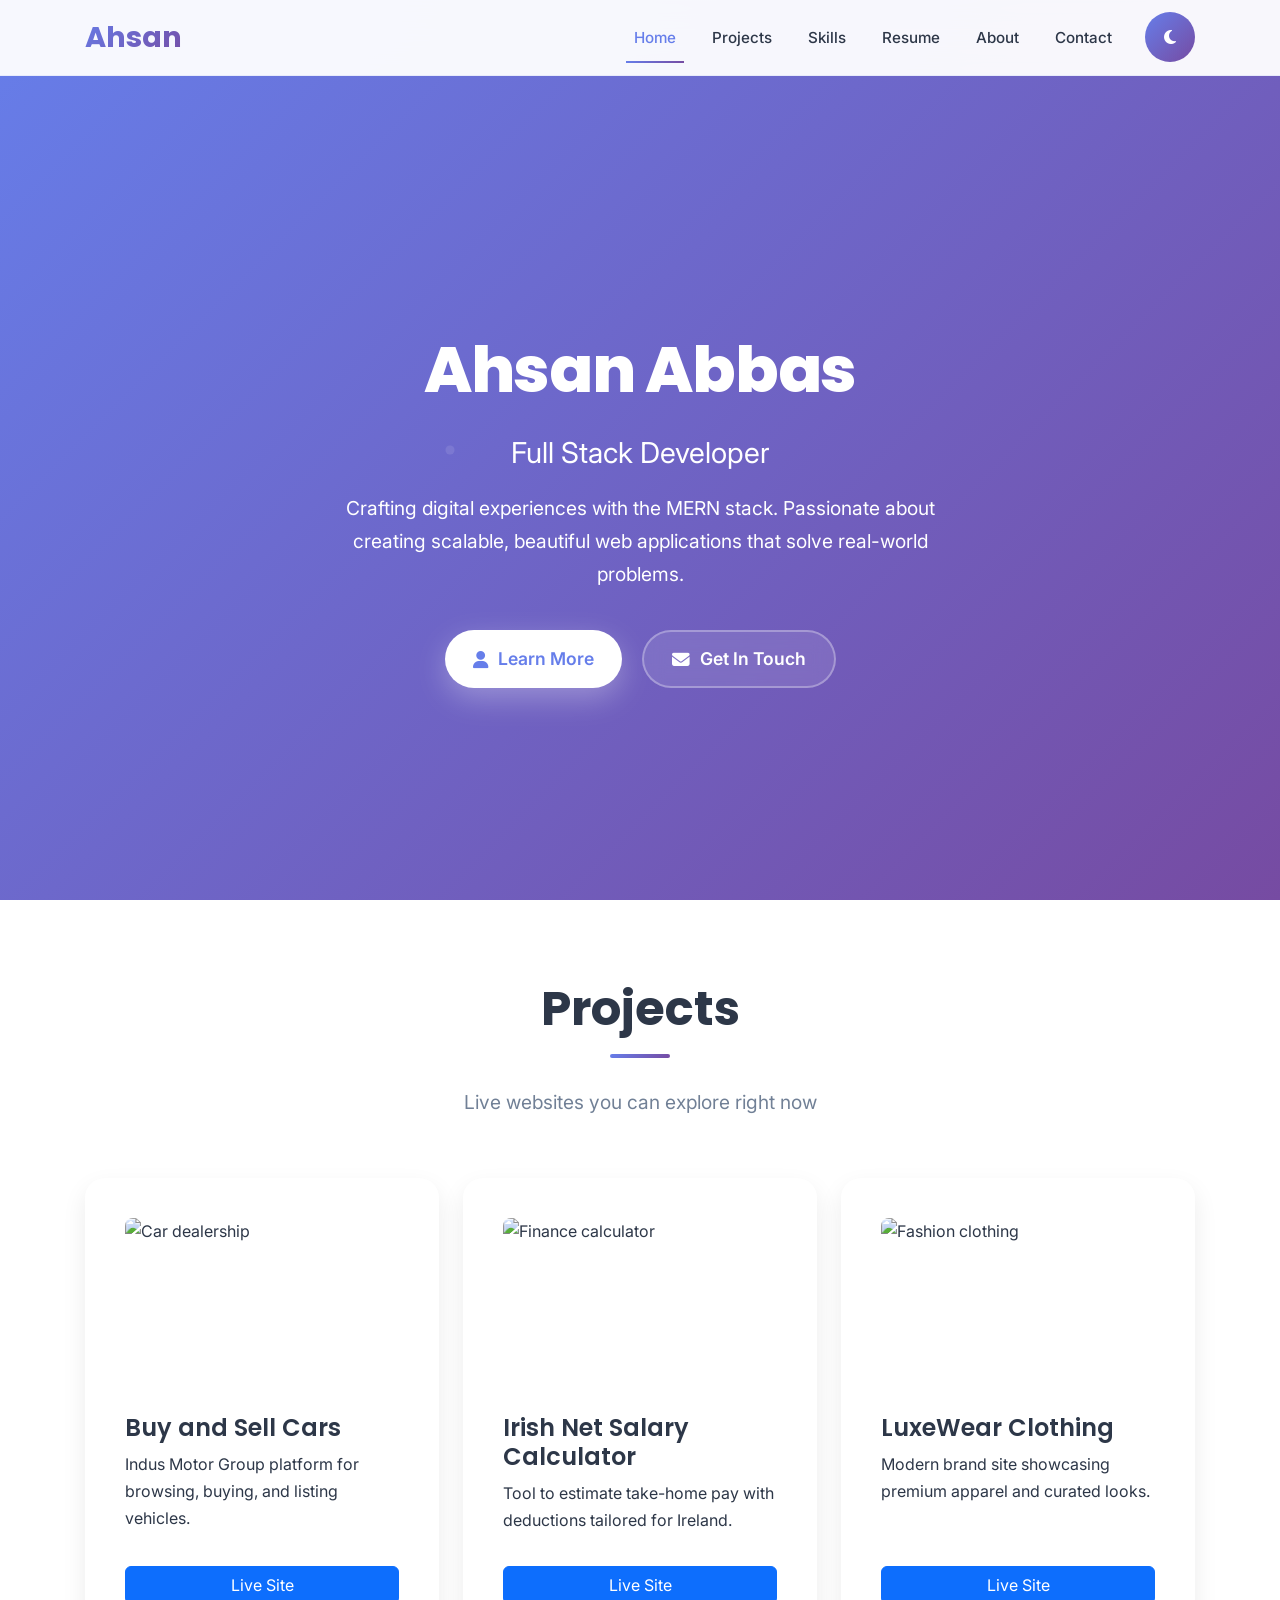
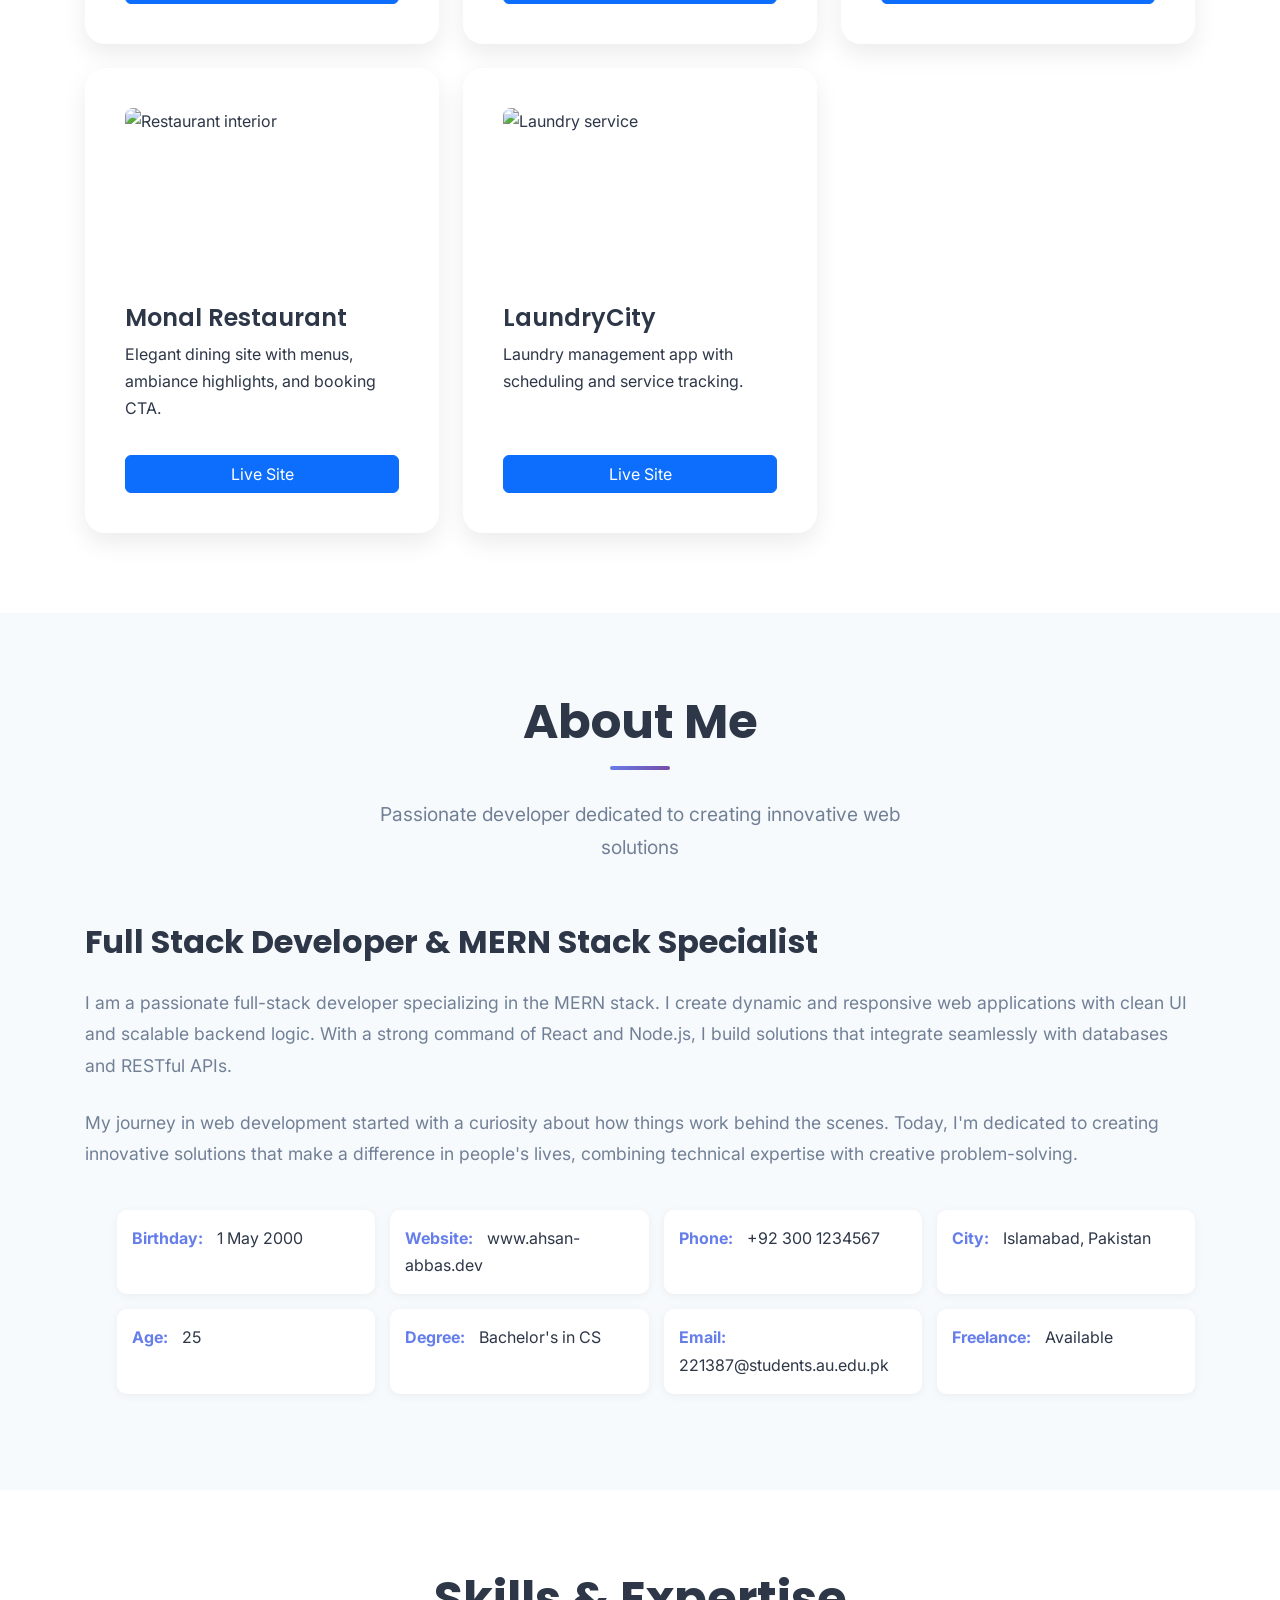
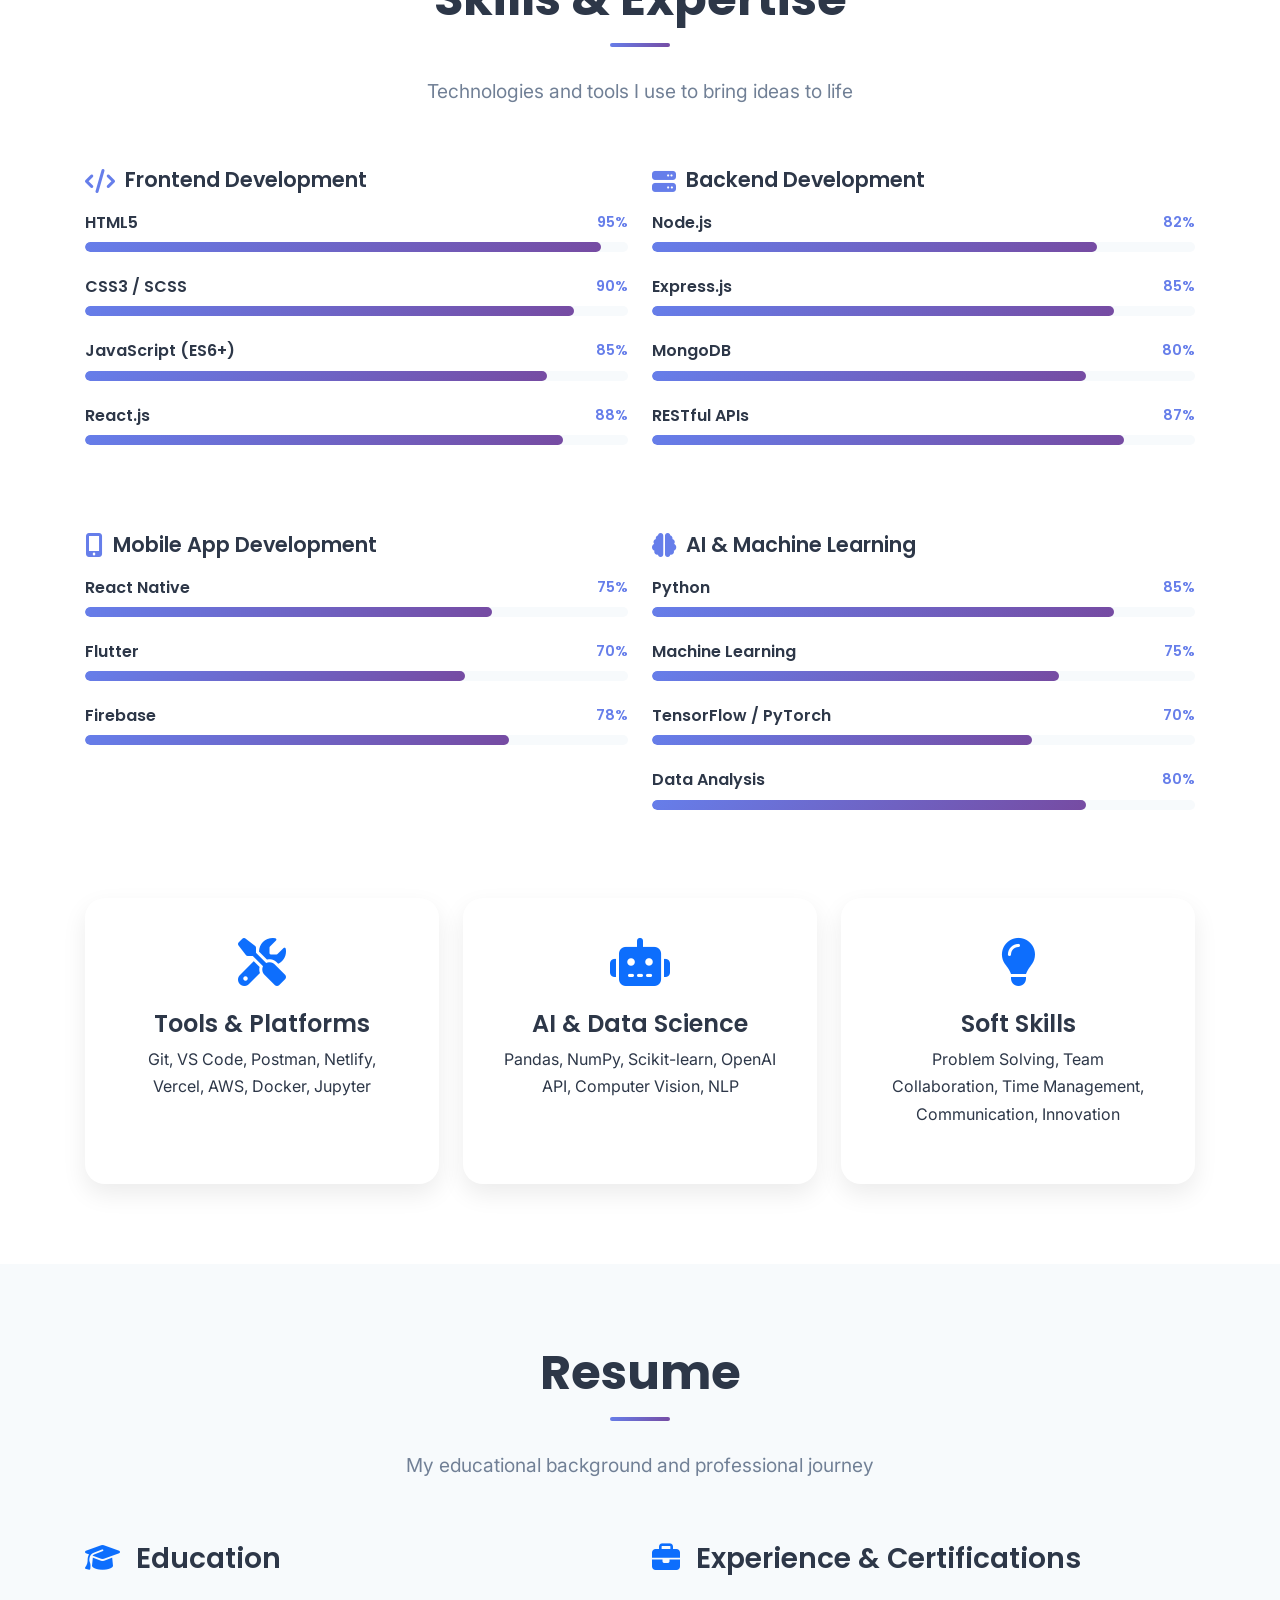
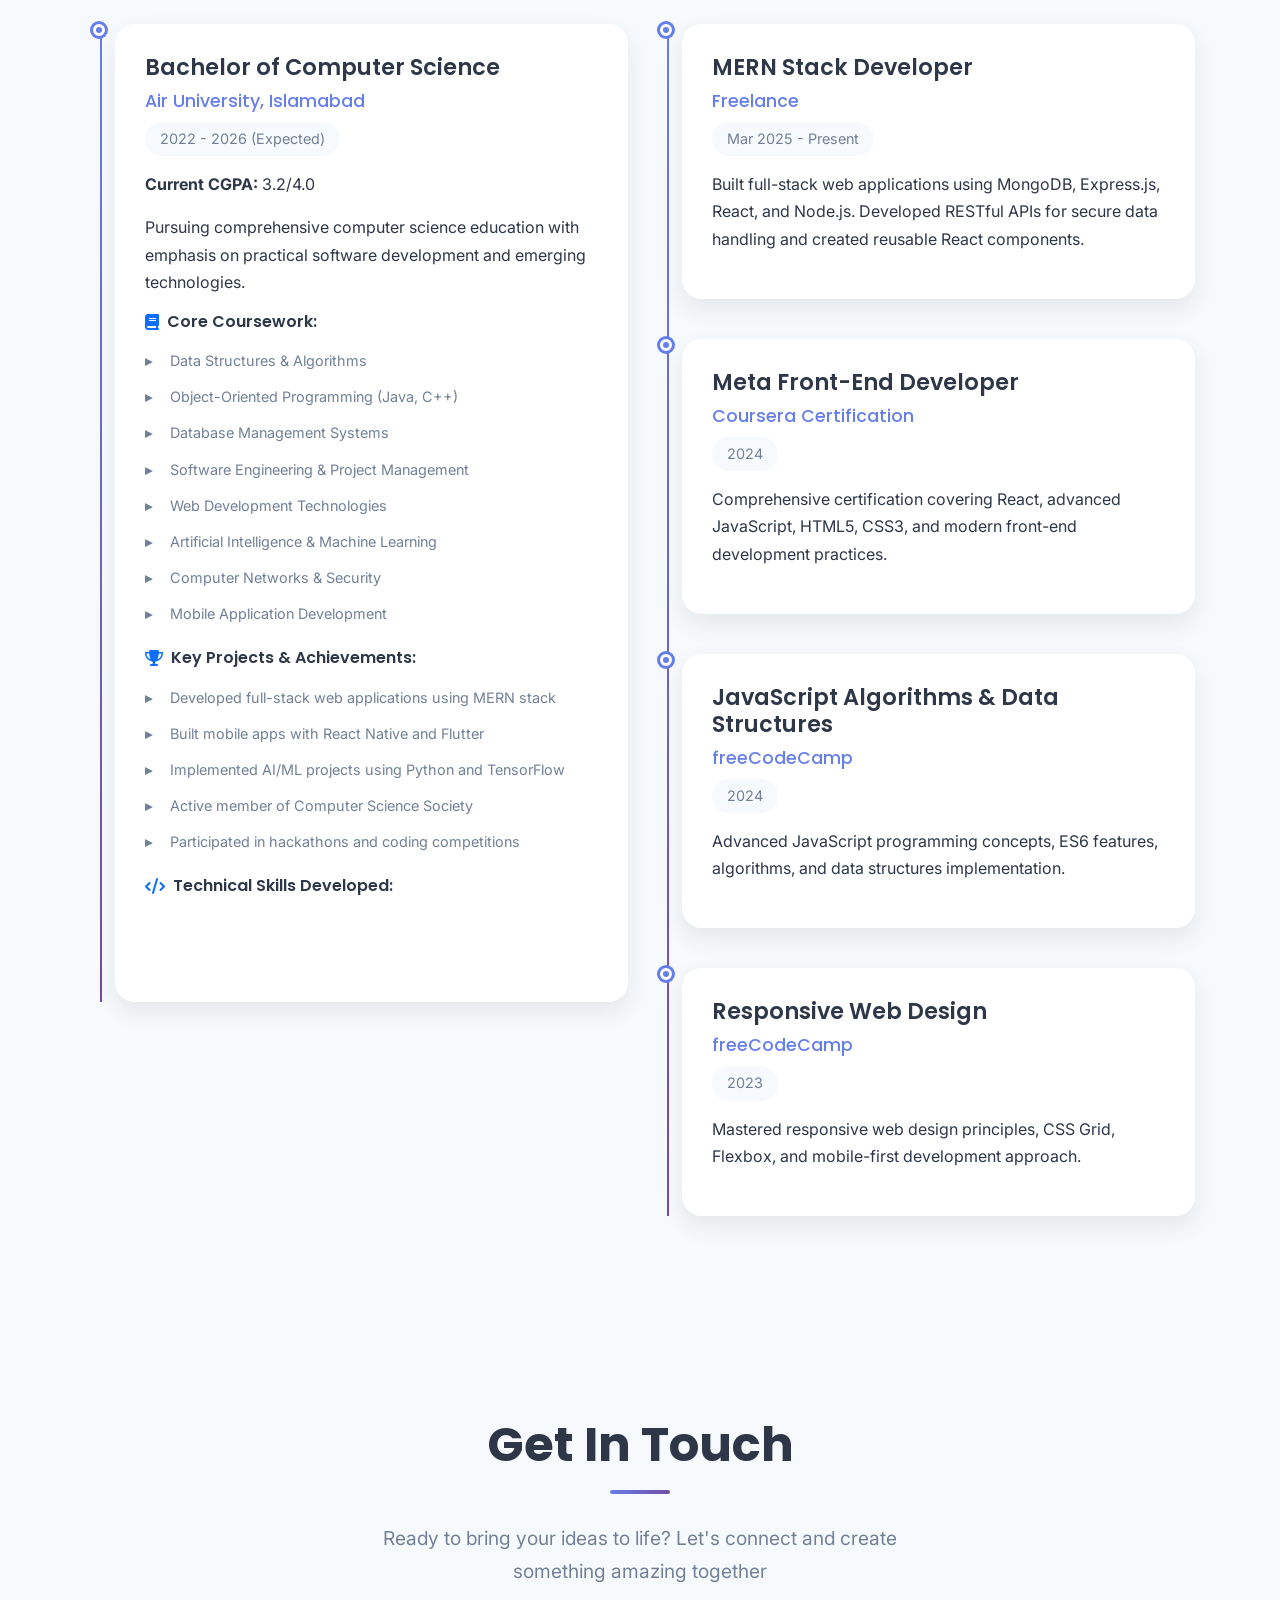
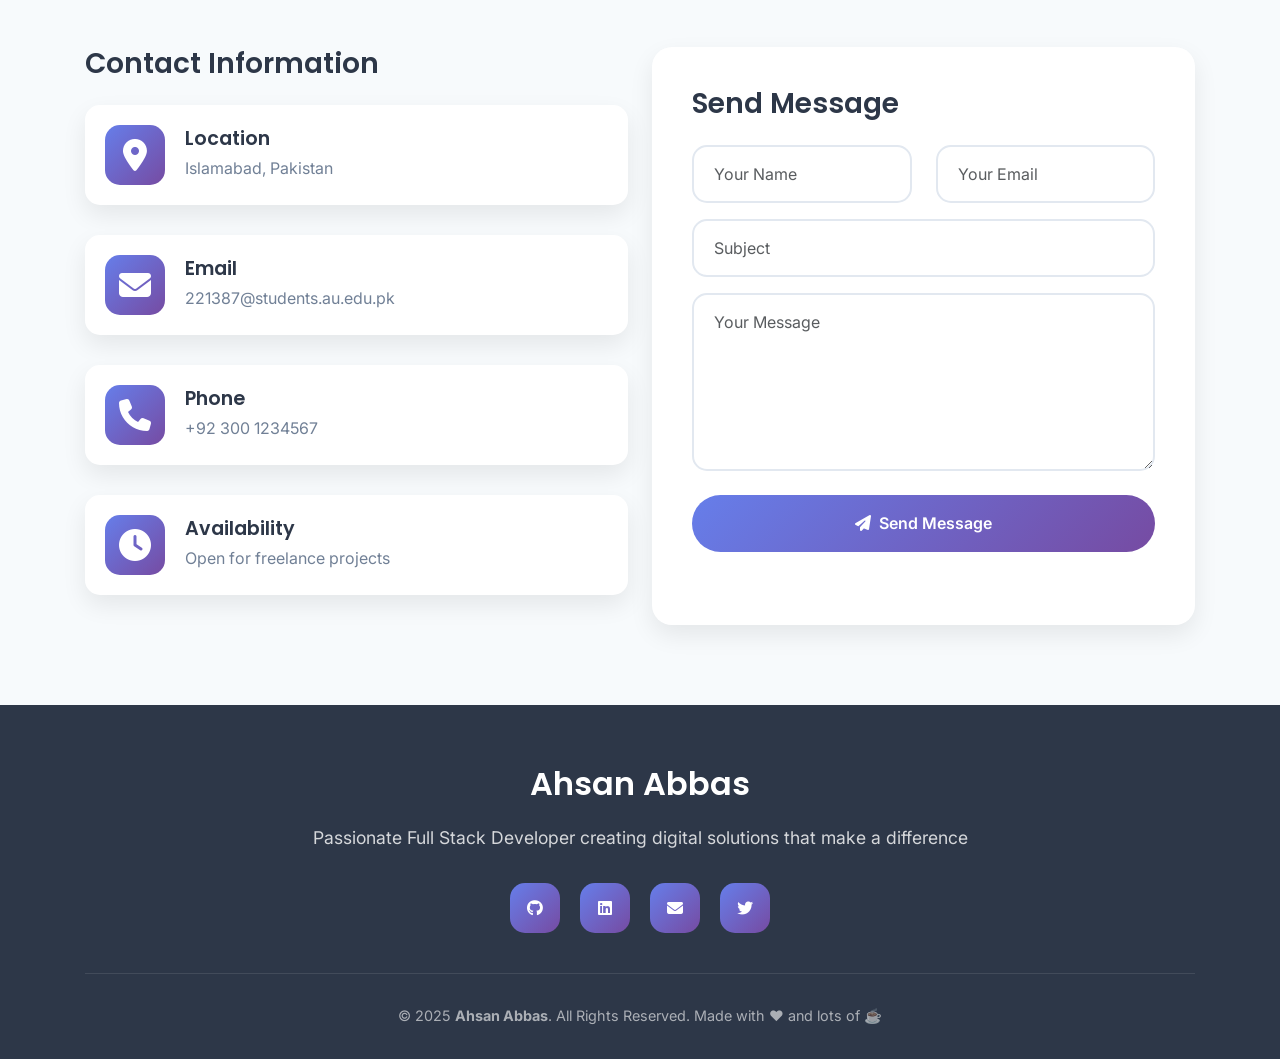
==== commit b42cb4e5: "fix mobile responsiveness: reduce hero height and padding, fix button styles" ====
--- a/index.html
+++ b/index.html
@@ -245,7 +245,7 @@
         }
         
         .btn-hero {
-            padding: clamp(10px 24px, 3vw, 15px 35px);
+            padding: 12px 28px;
             border-radius: 50px;
             font-weight: 600;
             text-decoration: none;
@@ -910,12 +910,13 @@
                 width: 100%;
                 justify-content: center;
                 margin-bottom: 0;
-                padding: 12px 20px;
+                padding: 11px 20px;
+                font-size: 0.95rem;
             }
 
             .hero {
-                min-height: 90vh;
-                padding: 100px 12px 60px;
+                min-height: auto;
+                padding: 70px 12px 50px;
             }
 
             .hero-content {
@@ -1055,25 +1056,45 @@
             }
 
             .hero-img {
-                width: 130px;
-                height: 130px;
+                width: 100px;
+                height: 100px;
                 border: 4px solid rgba(255, 255, 255, 0.2);
+                margin-bottom: 15px;
+            }
+
+            .hero {
+                min-height: auto;
+                padding: 60px 0 50px;
+            }
+
+            .hero-content {
+                padding: 20px;
+            }
+
+            .hero h1 {
+                font-size: 1.6rem;
+                margin-bottom: 12px;
+            }
+
+            .hero .subtitle {
+                font-size: 1rem;
+                margin-bottom: 10px;
+            }
+
+            .hero .description {
+                font-size: 0.9rem;
                 margin-bottom: 20px;
-            }
-
-            .hero {
-                min-height: 85vh;
-                padding: 80px 0 50px;
             }
 
             .hero-buttons {
                 width: 100%;
-                gap: 10px;
+                gap: 8px;
+                flex-direction: column;
             }
 
             .btn-hero {
                 width: 100%;
-                padding: 10px 16px;
+                padding: 11px 18px;
                 font-size: 0.9rem;
             }
             
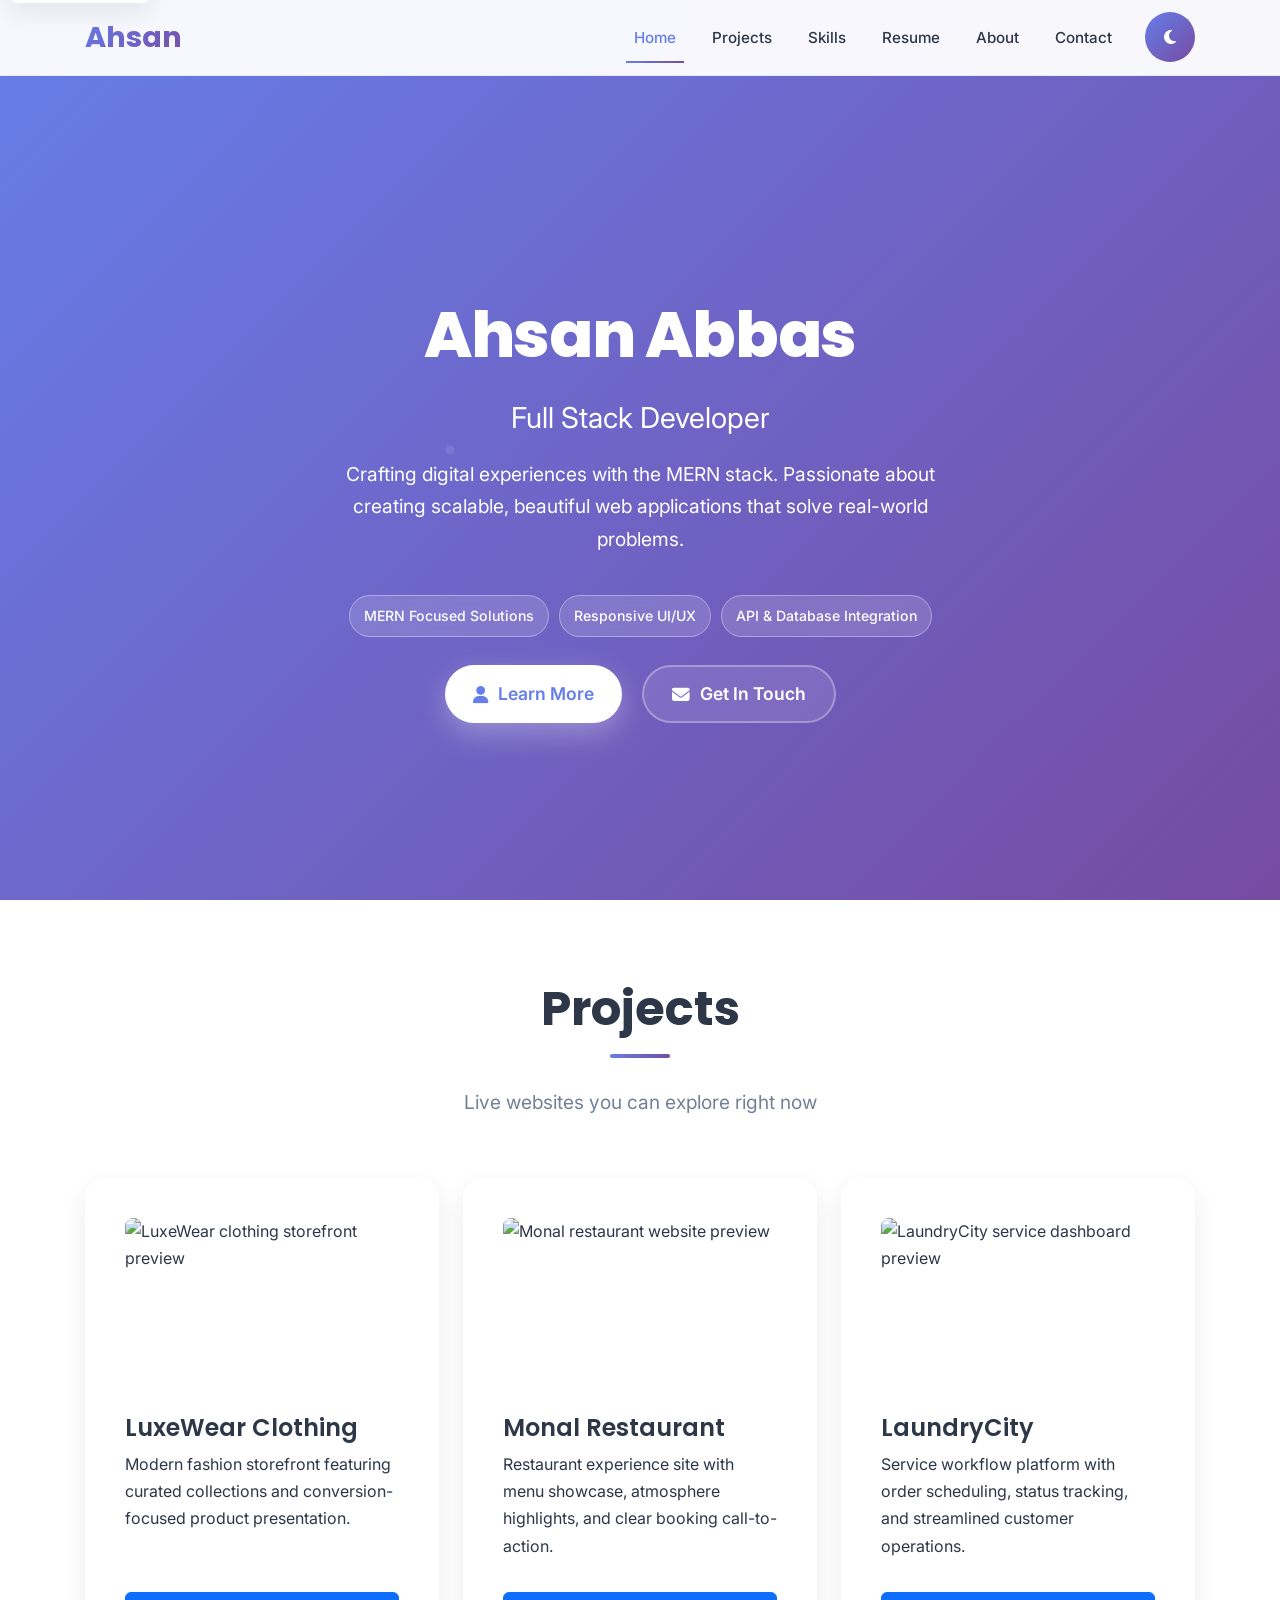
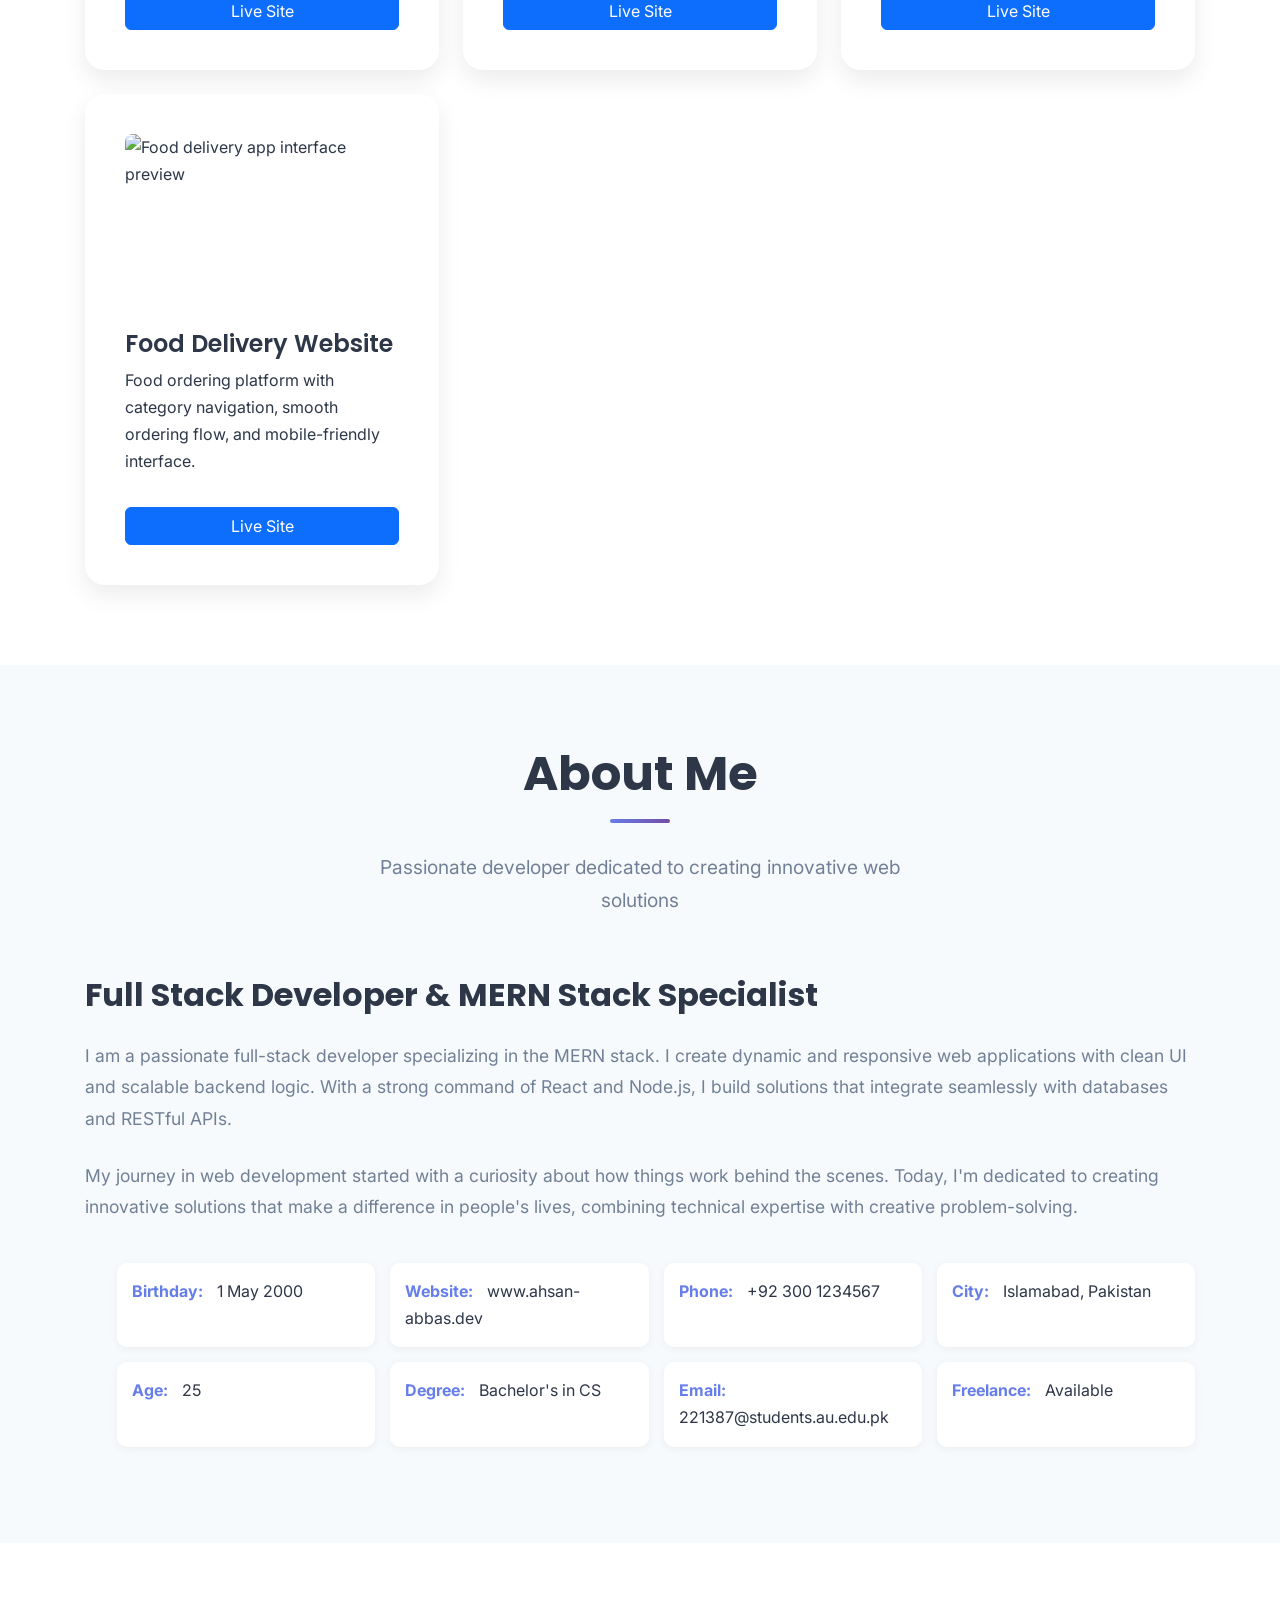
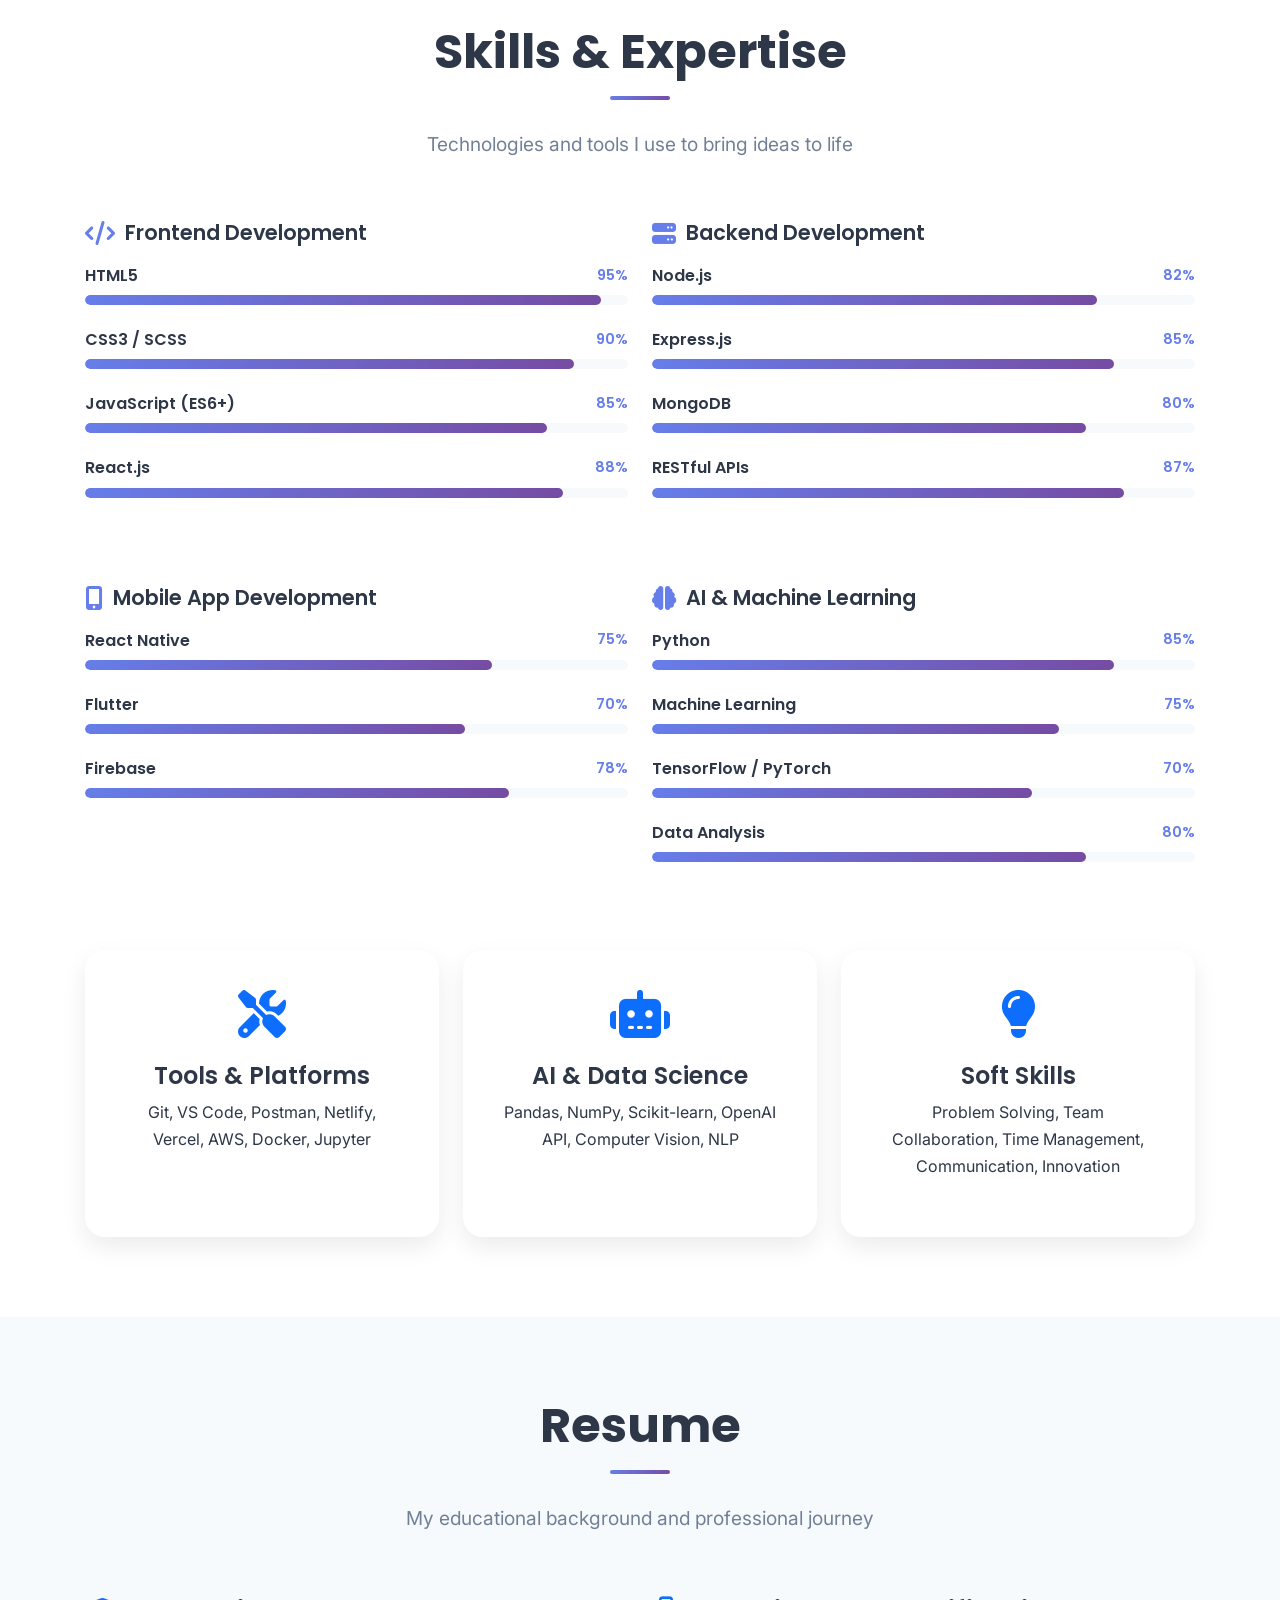
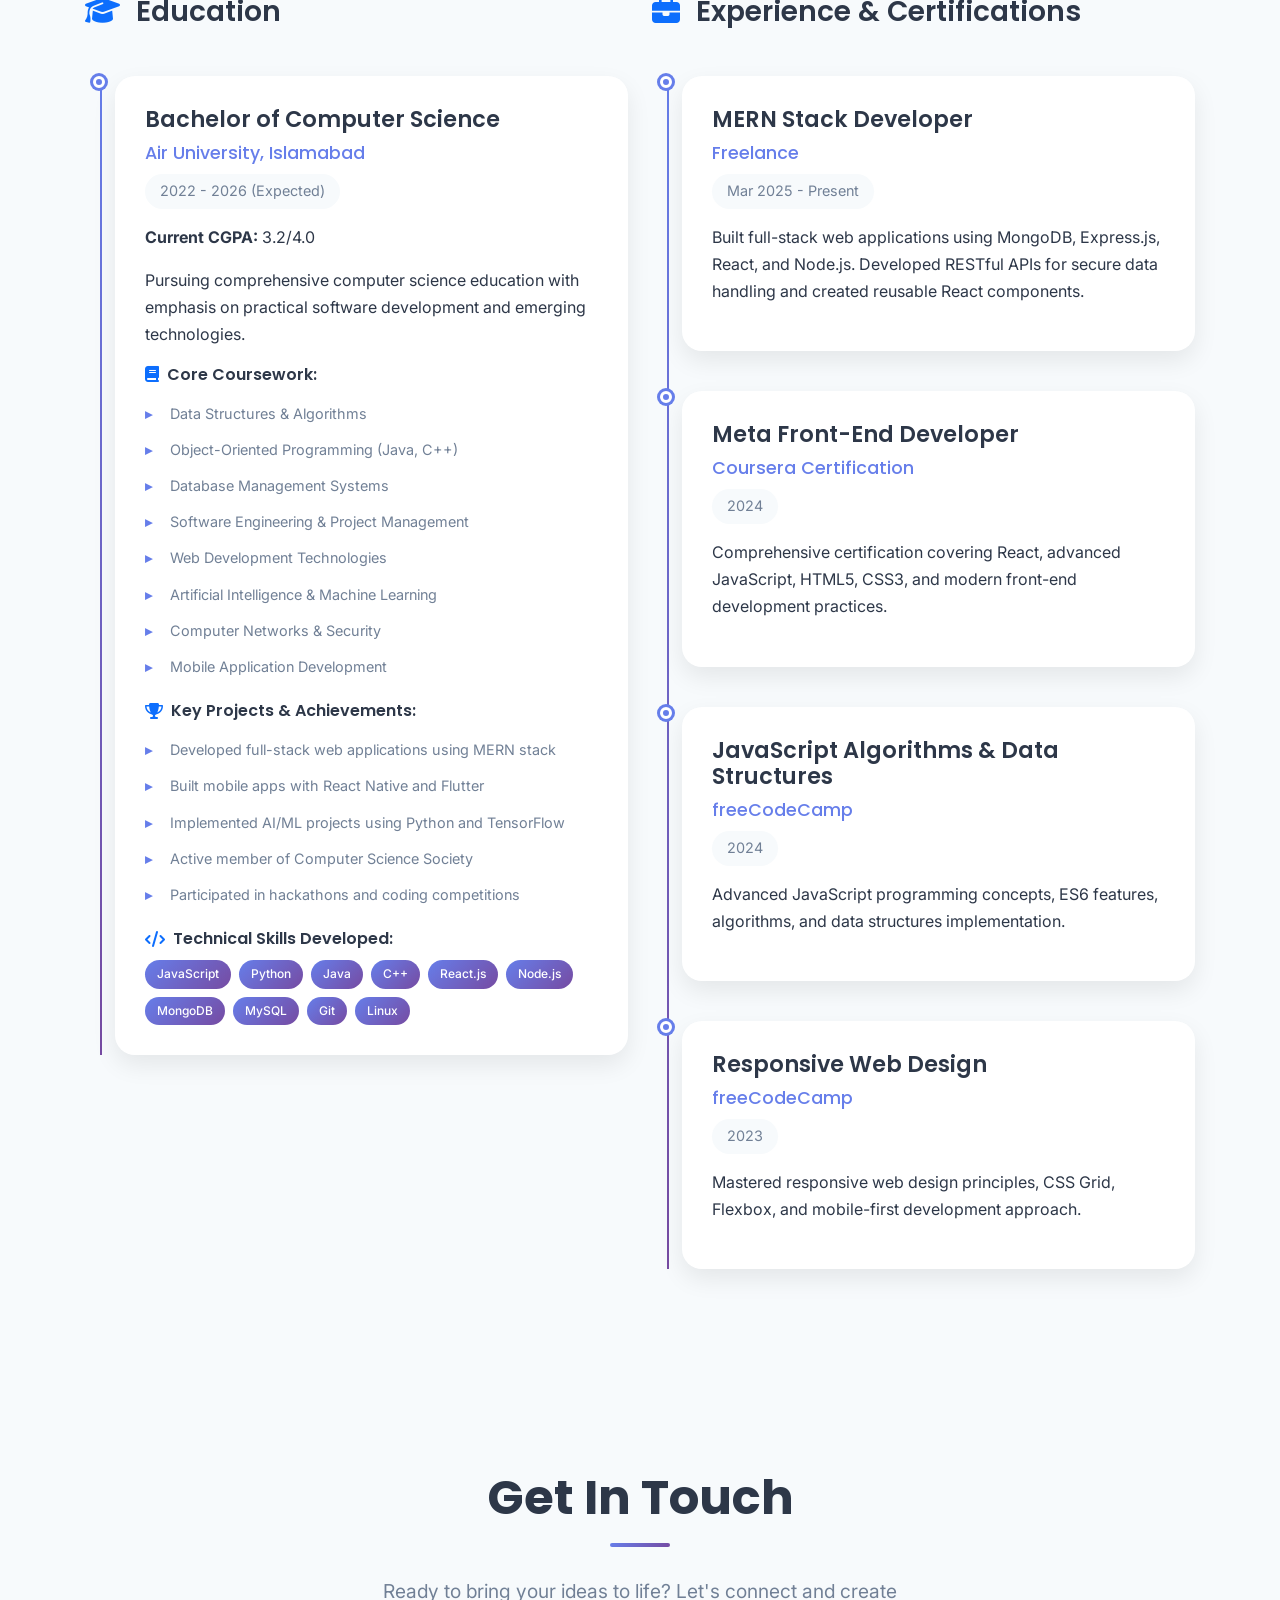
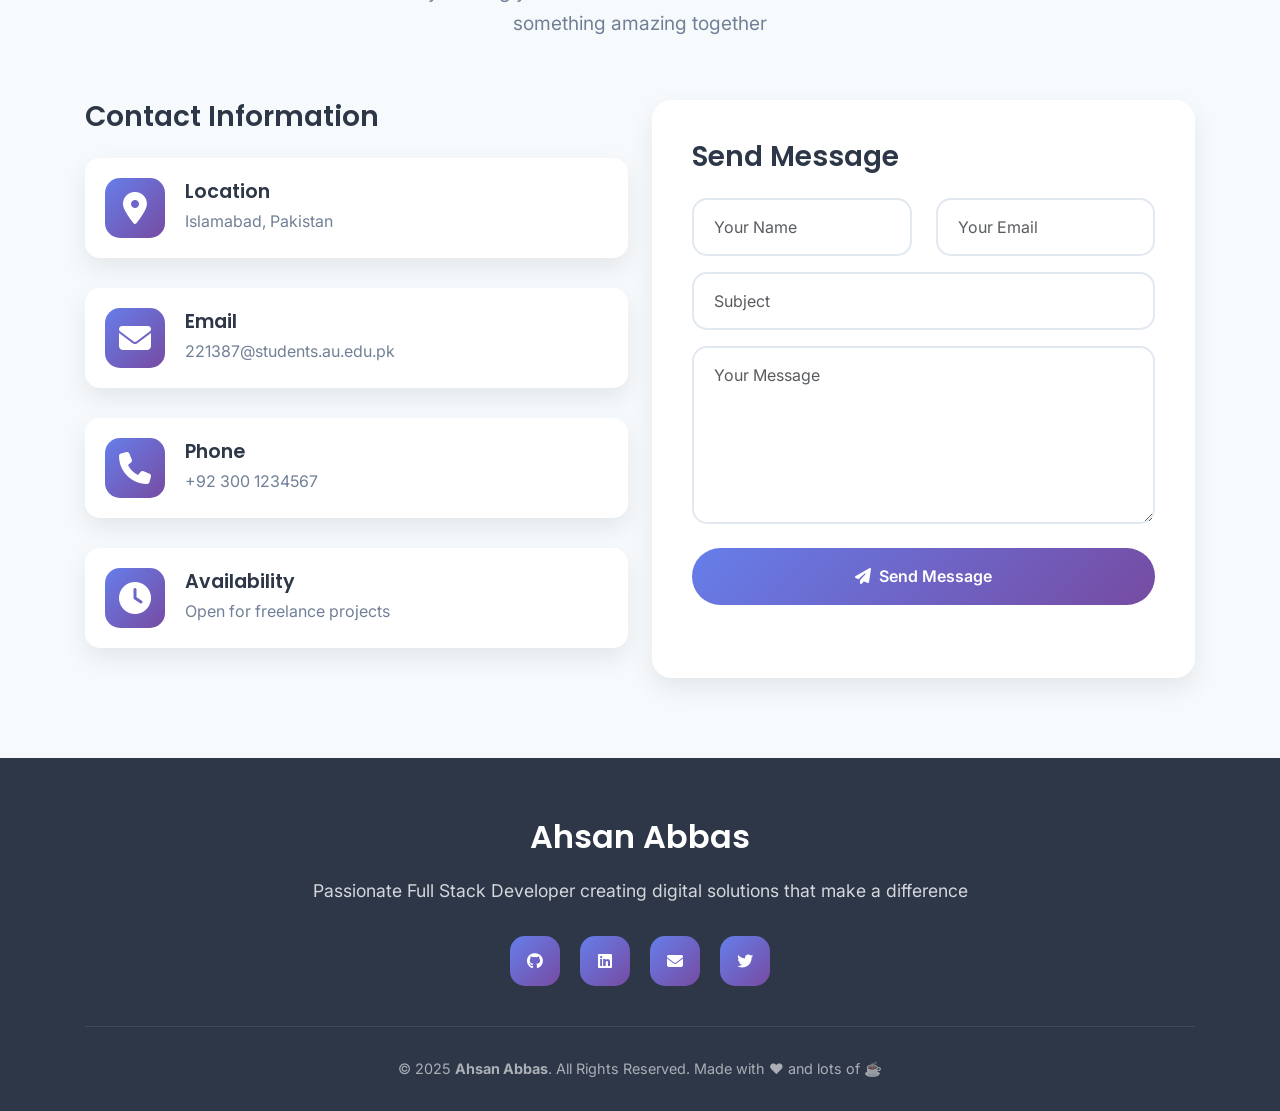
==== commit 94b91a6b: "Polish portfolio UX and update project section" ====
--- a/index.html
+++ b/index.html
@@ -63,6 +63,23 @@
             color: var(--text-dark);
             overflow-x: hidden;
         }
+
+        .skip-link {
+            position: absolute;
+            top: -40px;
+            left: 10px;
+            background: var(--bg-white);
+            color: var(--text-dark);
+            padding: 8px 14px;
+            border-radius: 8px;
+            text-decoration: none;
+            z-index: 2000;
+            box-shadow: var(--shadow-soft);
+        }
+
+        .skip-link:focus {
+            top: 10px;
+        }
         
         h1, h2, h3, h4, h5, h6 {
             font-family: 'Poppins', sans-serif;
@@ -235,6 +252,26 @@
             max-width: 600px;
             margin-left: auto;
             margin-right: auto;
+        }
+
+        .hero-highlights {
+            display: flex;
+            justify-content: center;
+            flex-wrap: wrap;
+            gap: 10px;
+            margin-bottom: 28px;
+        }
+
+        .hero-highlight {
+            background: rgba(255, 255, 255, 0.14);
+            border: 1px solid rgba(255, 255, 255, 0.35);
+            color: white;
+            border-radius: 999px;
+            padding: 8px 14px;
+            font-size: 0.88rem;
+            font-weight: 500;
+            -webkit-backdrop-filter: blur(10px);
+            backdrop-filter: blur(10px);
         }
         
         .hero-buttons {
@@ -596,7 +633,7 @@
             position: absolute;
             left: 0;
             top: 8px;
-            color: var(--primary);
+            color: var(--primary-color);
             font-weight: bold;
         }
         
@@ -608,7 +645,7 @@
         }
         
         .skill-tag {
-            background: linear-gradient(135deg, var(--primary), var(--secondary));
+            background: linear-gradient(135deg, var(--primary-color), var(--secondary-color));
             color: white;
             padding: 4px 12px;
             border-radius: 15px;
@@ -1198,6 +1235,12 @@
             border-color: #4a5568;
             color: var(--text-dark);
         }
+
+        .form-feedback {
+            margin-top: 12px;
+            font-size: 0.95rem;
+            color: var(--text-dark);
+        }
         
         /* Loading Animation */
         .loading {
@@ -1236,6 +1279,8 @@
 </head>
 
 <body data-theme="light">
+    <a href="#home" class="skip-link">Skip to content</a>
+
     <!-- Loading Screen -->
     <div class="loading" id="loading">
         <div class="spinner"></div>
@@ -1288,6 +1333,11 @@
             <p class="description" data-aos="fade-up" data-aos-delay="800">
                 Crafting digital experiences with the MERN stack. Passionate about creating scalable, beautiful web applications that solve real-world problems.
             </p>
+            <div class="hero-highlights" data-aos="fade-up" data-aos-delay="900" aria-label="Core strengths">
+                <span class="hero-highlight">MERN Focused Solutions</span>
+                <span class="hero-highlight">Responsive UI/UX</span>
+                <span class="hero-highlight">API & Database Integration</span>
+            </div>
             <div class="hero-buttons" data-aos="fade-up" data-aos-delay="1000">
                 <a href="#about" class="btn-hero primary">
                     <i class="fas fa-user"></i>
@@ -1312,46 +1362,37 @@
             <div class="row g-4">
                 <div class="col-lg-4 col-md-6" data-aos="fade-up" data-aos-delay="150">
                     <div class="card-modern h-100 d-flex flex-column">
-                        <img class="rounded-3 mb-3 w-100" src="https://images.unsplash.com/photo-1503736334956-4c8f8e92946d?auto=format&fit=crop&w=900&q=80" alt="Car dealership">
-                        <h4 class="mb-2">Buy and Sell Cars</h4>
-                        <p class="flex-grow-1">Indus Motor Group platform for browsing, buying, and listing vehicles.</p>
-                        <a class="btn btn-primary mt-3" href="https://indus-motor-group.vercel.app/" target="_blank" rel="noopener">Live Site</a>
-                    </div>
-                </div>
-
-                <div class="col-lg-4 col-md-6" data-aos="fade-up" data-aos-delay="200">
-                    <div class="card-modern h-100 d-flex flex-column">
-                        <img class="rounded-3 mb-3 w-100" src="https://images.unsplash.com/photo-1554224154-22dec7ec8818?auto=format&fit=crop&w=900&q=80" alt="Finance calculator">
-                        <h4 class="mb-2">Irish Net Salary Calculator</h4>
-                        <p class="flex-grow-1">Tool to estimate take-home pay with deductions tailored for Ireland.</p>
-                        <a class="btn btn-primary mt-3" href="https://irish-net-salary-calculator.vercel.app/" target="_blank" rel="noopener">Live Site</a>
-                    </div>
-                </div>
-
-                <div class="col-lg-4 col-md-6" data-aos="fade-up" data-aos-delay="250">
-                    <div class="card-modern h-100 d-flex flex-column">
-                        <img class="rounded-3 mb-3 w-100" src="https://images.unsplash.com/photo-1521572163474-6864f9cf17ab?auto=format&fit=crop&w=900&q=80" alt="Fashion clothing">
+                        <img class="rounded-3 mb-3 w-100" src="https://images.unsplash.com/photo-1521572163474-6864f9cf17ab?auto=format&fit=crop&w=900&q=80" alt="LuxeWear clothing storefront preview">
                         <h4 class="mb-2">LuxeWear Clothing</h4>
-                        <p class="flex-grow-1">Modern brand site showcasing premium apparel and curated looks.</p>
+                        <p class="flex-grow-1">Modern fashion storefront featuring curated collections and conversion-focused product presentation.</p>
                         <a class="btn btn-primary mt-3" href="https://luxewear-rose.vercel.app/" target="_blank" rel="noopener">Live Site</a>
                     </div>
                 </div>
 
-                <div class="col-lg-4 col-md-6" data-aos="fade-up" data-aos-delay="300">
+                <div class="col-lg-4 col-md-6" data-aos="fade-up" data-aos-delay="200">
                     <div class="card-modern h-100 d-flex flex-column">
-                        <img class="rounded-3 mb-3 w-100" src="https://images.unsplash.com/photo-1414235077428-338989a2e8c0?auto=format&fit=crop&w=900&q=80" alt="Restaurant interior">
+                        <img class="rounded-3 mb-3 w-100" src="https://images.unsplash.com/photo-1414235077428-338989a2e8c0?auto=format&fit=crop&w=900&q=80" alt="Monal restaurant website preview">
                         <h4 class="mb-2">Monal Restaurant</h4>
-                        <p class="flex-grow-1">Elegant dining site with menus, ambiance highlights, and booking CTA.</p>
+                        <p class="flex-grow-1">Restaurant experience site with menu showcase, atmosphere highlights, and clear booking call-to-action.</p>
                         <a class="btn btn-primary mt-3" href="https://resturant-five-kappa.vercel.app/" target="_blank" rel="noopener">Live Site</a>
                     </div>
                 </div>
 
-                <div class="col-lg-4 col-md-6" data-aos="fade-up" data-aos-delay="350">
+                <div class="col-lg-4 col-md-6" data-aos="fade-up" data-aos-delay="250">
                     <div class="card-modern h-100 d-flex flex-column">
-                        <img class="rounded-3 mb-3 w-100" src="https://images.unsplash.com/photo-1517677208171-0bc6725a3e60?auto=format&fit=crop&w=900&q=80" alt="Laundry service">
+                        <img class="rounded-3 mb-3 w-100" src="https://images.unsplash.com/photo-1517677208171-0bc6725a3e60?auto=format&fit=crop&w=900&q=80" alt="LaundryCity service dashboard preview">
                         <h4 class="mb-2">LaundryCity</h4>
-                        <p class="flex-grow-1">Laundry management app with scheduling and service tracking.</p>
+                        <p class="flex-grow-1">Service workflow platform with order scheduling, status tracking, and streamlined customer operations.</p>
                         <a class="btn btn-primary mt-3" href="https://laundry-management-system-react-js.vercel.app/" target="_blank" rel="noopener">Live Site</a>
+                    </div>
+                </div>
+
+                <div class="col-lg-4 col-md-6" data-aos="fade-up" data-aos-delay="300">
+                    <div class="card-modern h-100 d-flex flex-column">
+                        <img class="rounded-3 mb-3 w-100" src="https://images.unsplash.com/photo-1504674900247-0877df9cc836?auto=format&fit=crop&w=900&q=80" alt="Food delivery app interface preview">
+                        <h4 class="mb-2">Food Delivery Website</h4>
+                        <p class="flex-grow-1">Food ordering platform with category navigation, smooth ordering flow, and mobile-friendly interface.</p>
+                        <a class="btn btn-primary mt-3" href="https://a-u-a-hotel-app.vercel.app" target="_blank" rel="noopener">Live Site</a>
                     </div>
                 </div>
             </div>
@@ -1729,21 +1770,26 @@
                         <h3 class="mb-4">Send Message</h3>
                         <div class="row">
                             <div class="col-md-6 mb-3">
-                                <input type="text" class="form-control" placeholder="Your Name" required>
+                                <label for="contactName" class="visually-hidden">Your Name</label>
+                                <input id="contactName" name="name" type="text" class="form-control" placeholder="Your Name" autocomplete="name" required>
                             </div>
                             <div class="col-md-6 mb-3">
-                                <input type="email" class="form-control" placeholder="Your Email" required>
+                                <label for="contactEmail" class="visually-hidden">Your Email</label>
+                                <input id="contactEmail" name="email" type="email" class="form-control" placeholder="Your Email" autocomplete="email" required>
                             </div>
                         </div>
                         <div class="mb-3">
-                            <input type="text" class="form-control" placeholder="Subject" required>
+                            <label for="contactSubject" class="visually-hidden">Subject</label>
+                            <input id="contactSubject" name="subject" type="text" class="form-control" placeholder="Subject" autocomplete="off" required>
                         </div>
                         <div class="mb-4">
-                            <textarea class="form-control" rows="6" placeholder="Your Message" required></textarea>
+                            <label for="contactMessage" class="visually-hidden">Your Message</label>
+                            <textarea id="contactMessage" name="message" class="form-control" rows="6" placeholder="Your Message" required></textarea>
                         </div>
                         <button type="submit" class="btn-submit">
                             <i class="fas fa-paper-plane me-2"></i>Send Message
                         </button>
+                        <p class="form-feedback" id="formFeedback" aria-live="polite"></p>
                     </form>
                 </div>
             </div>
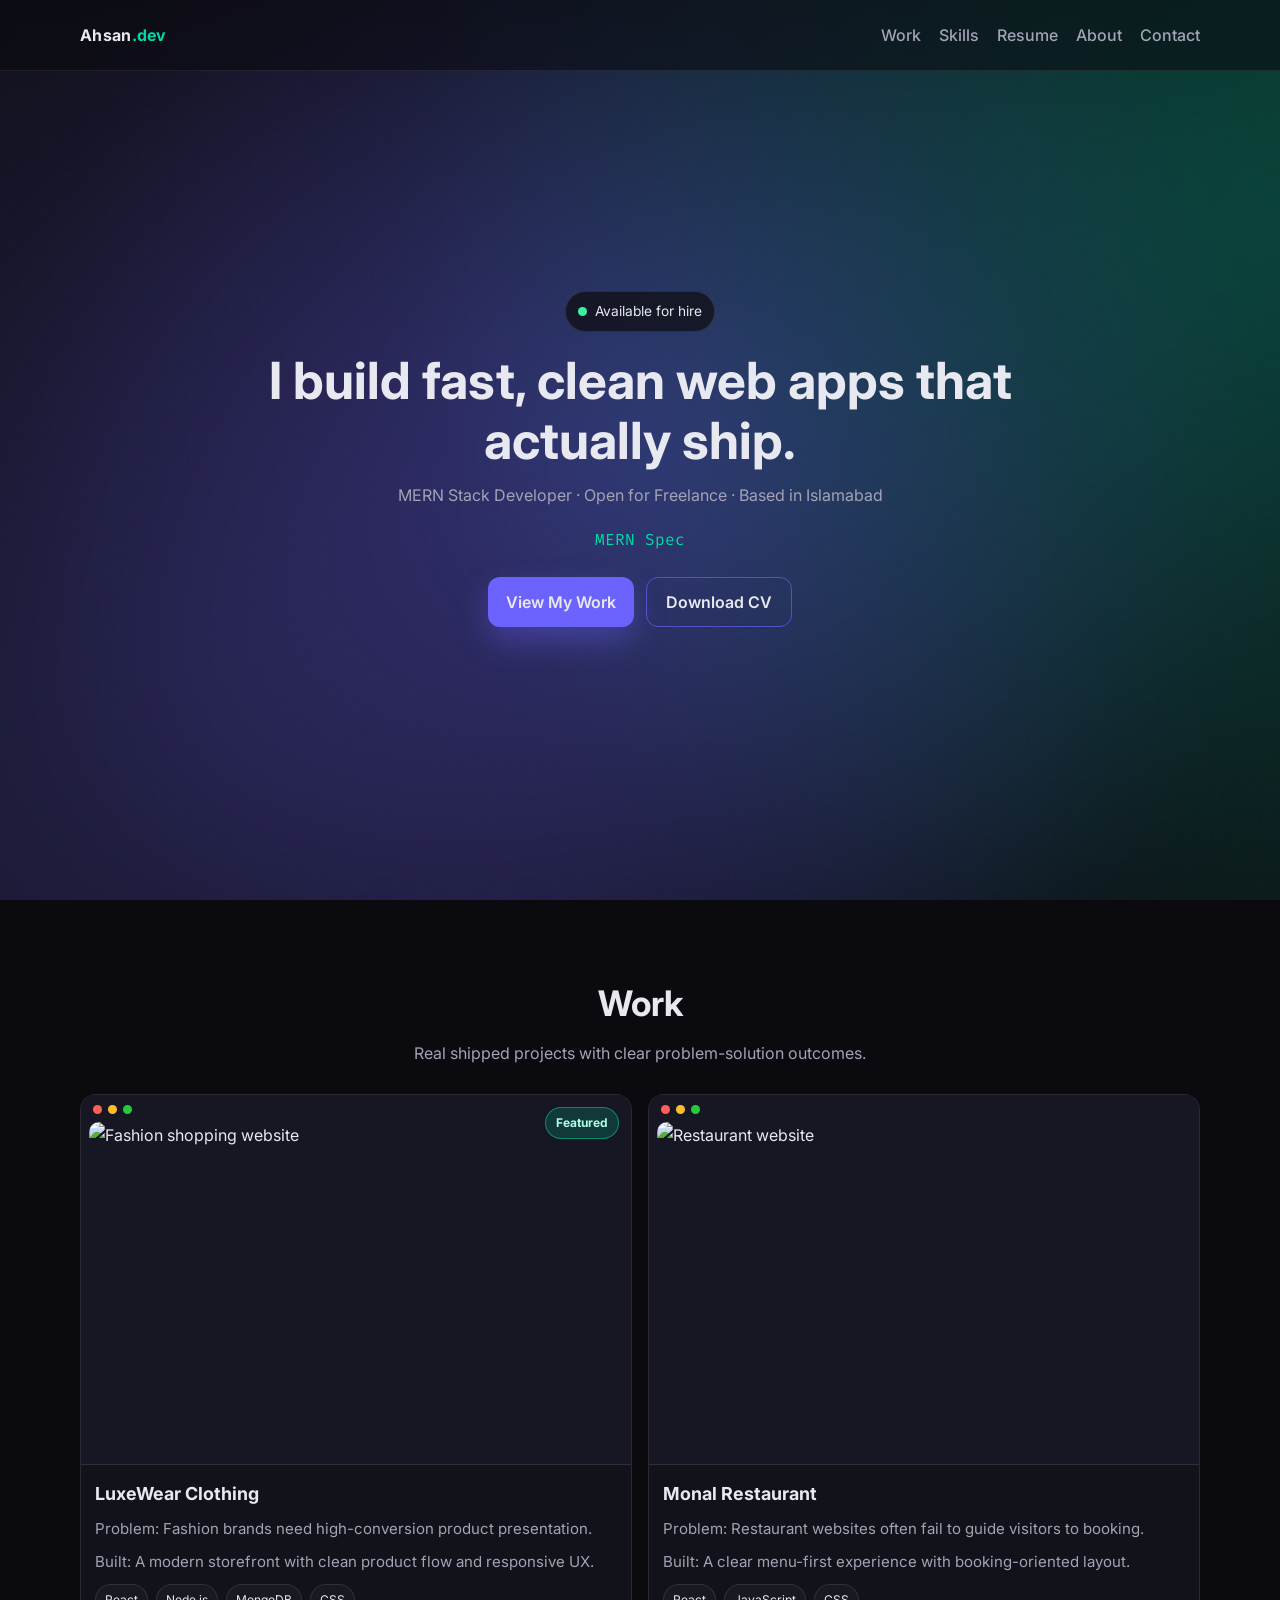
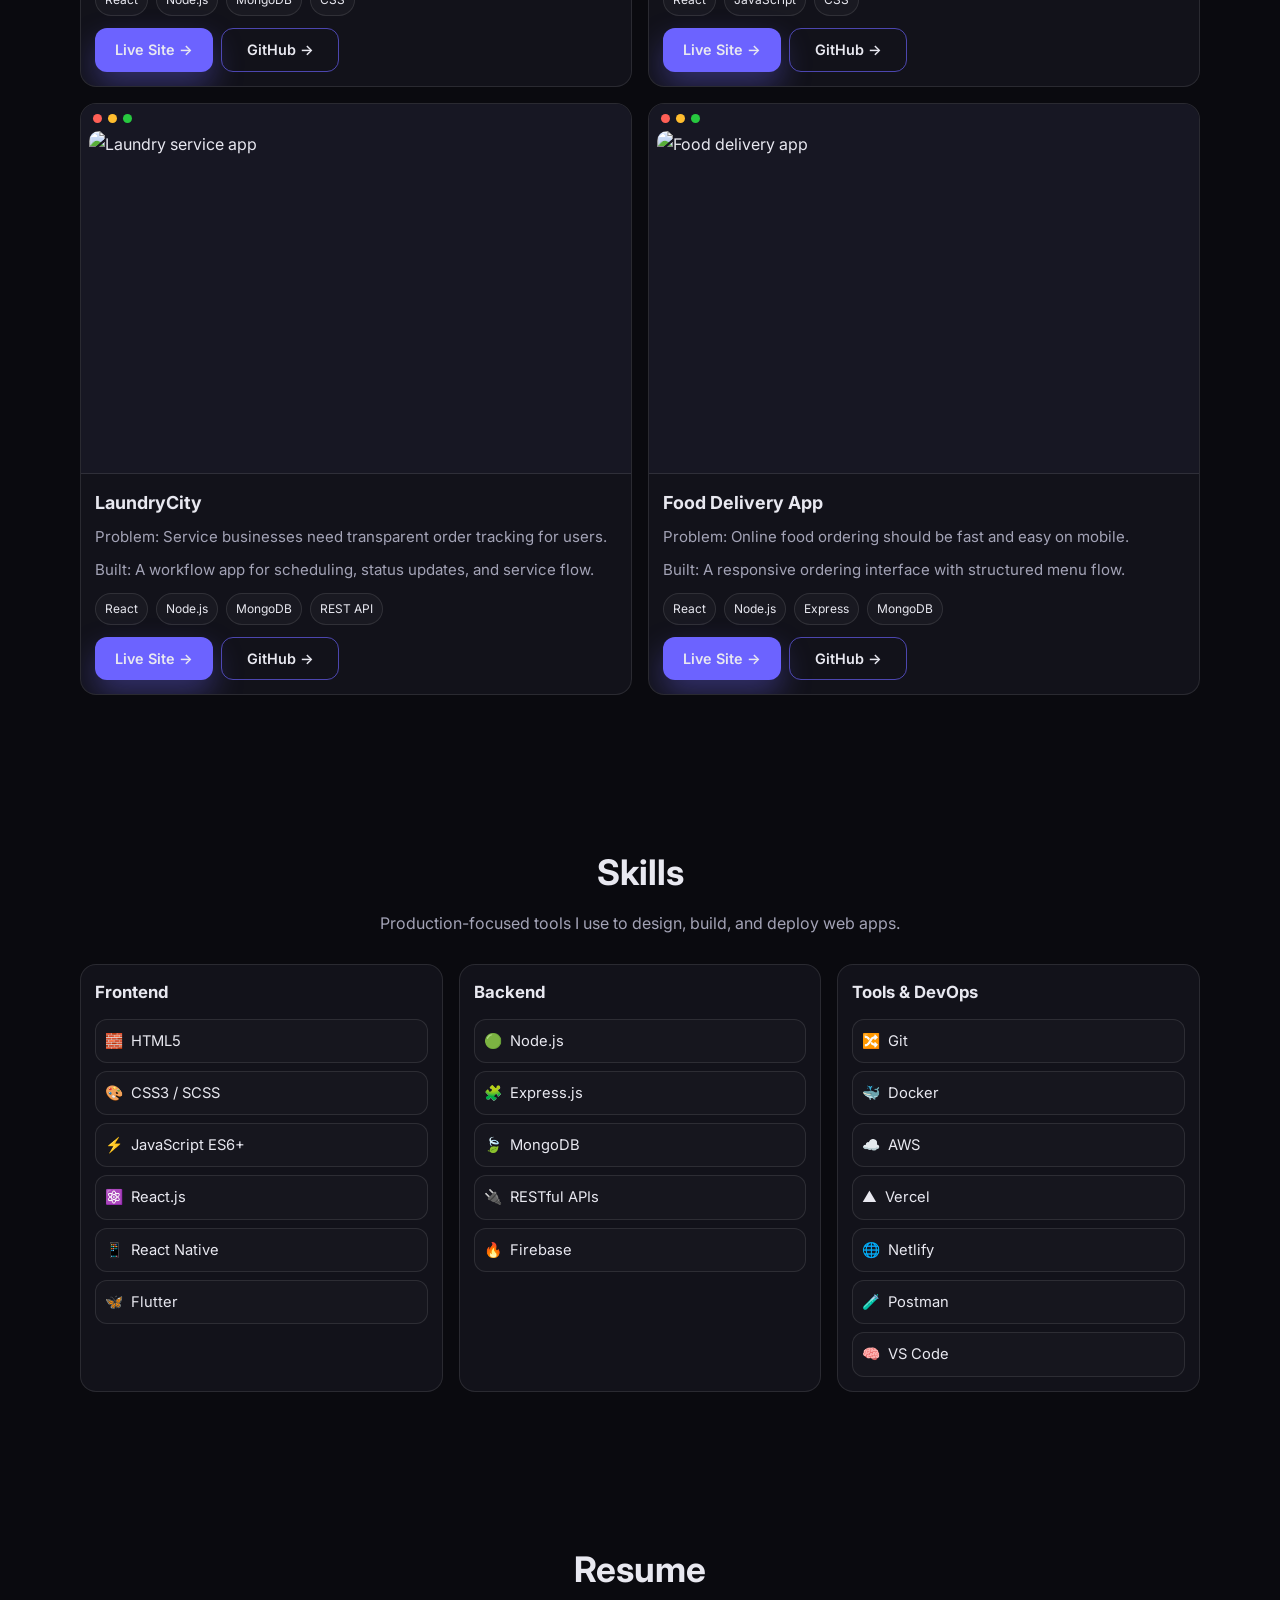
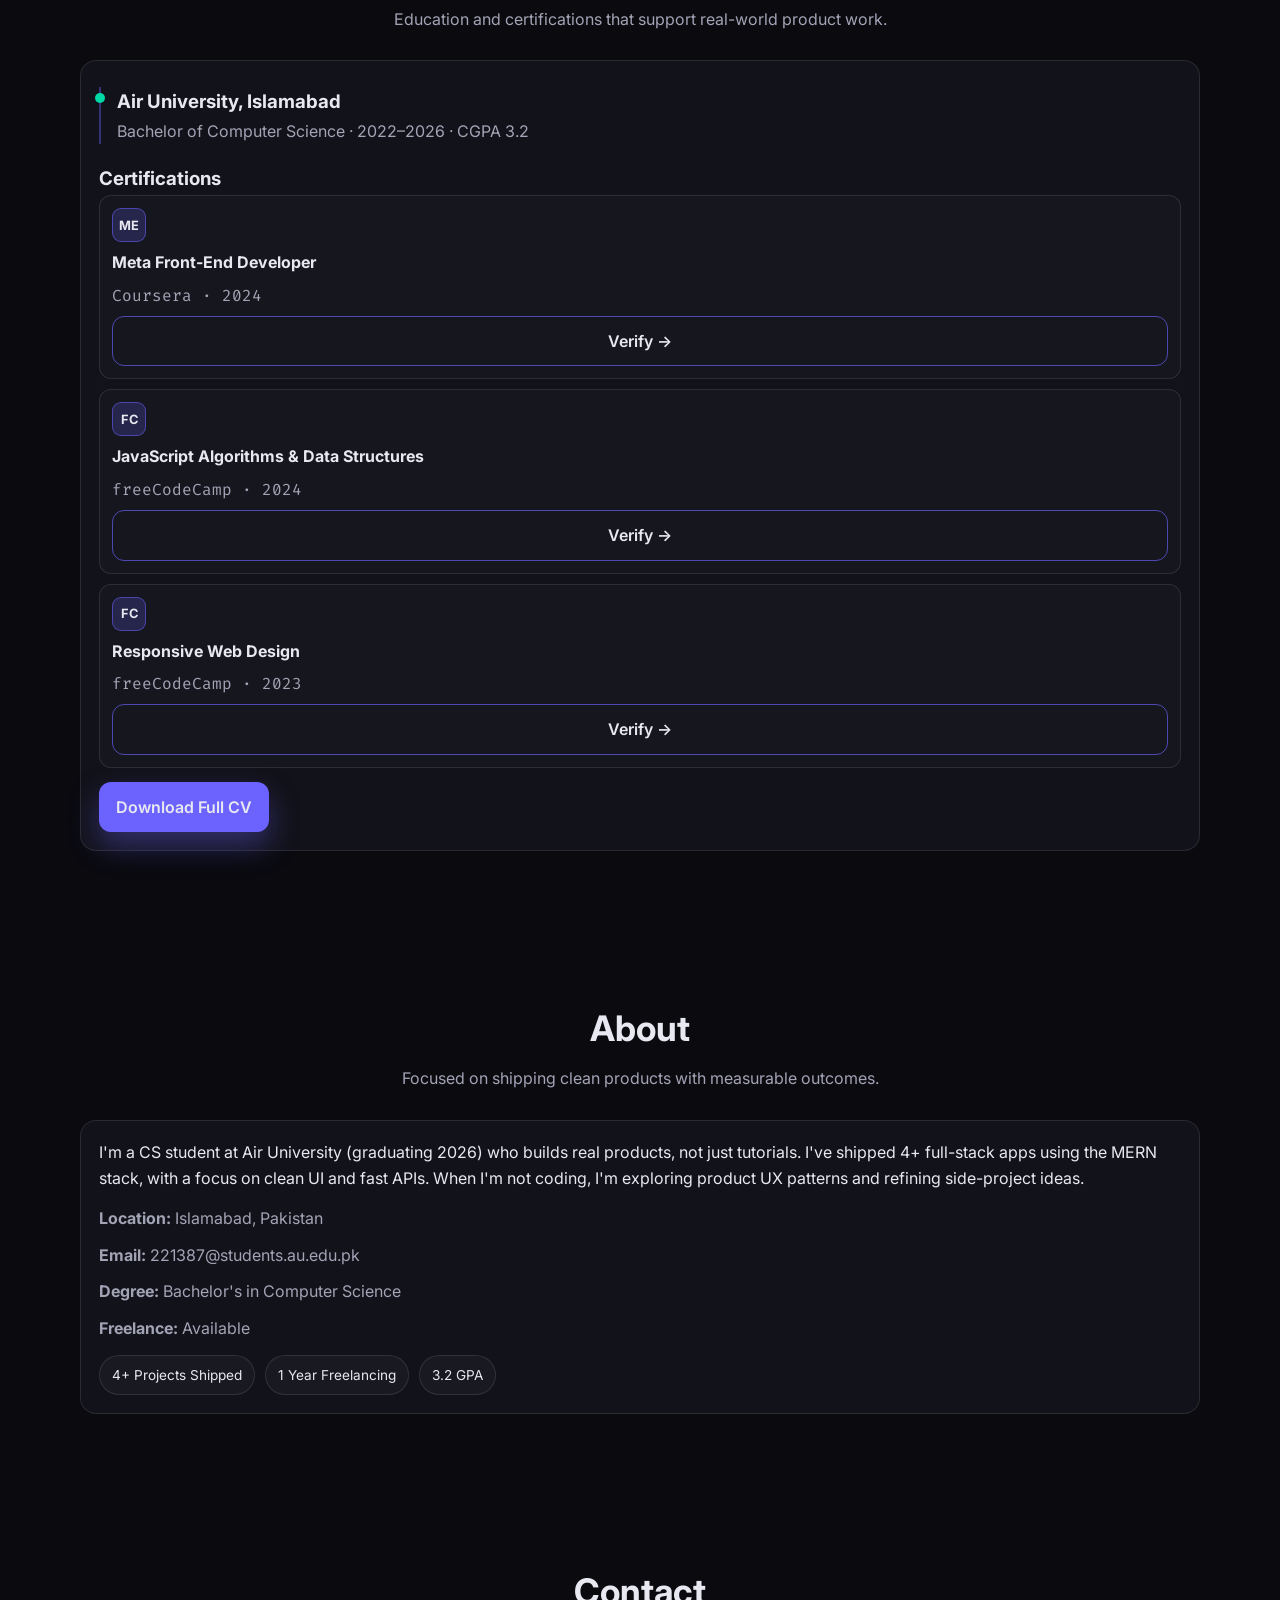
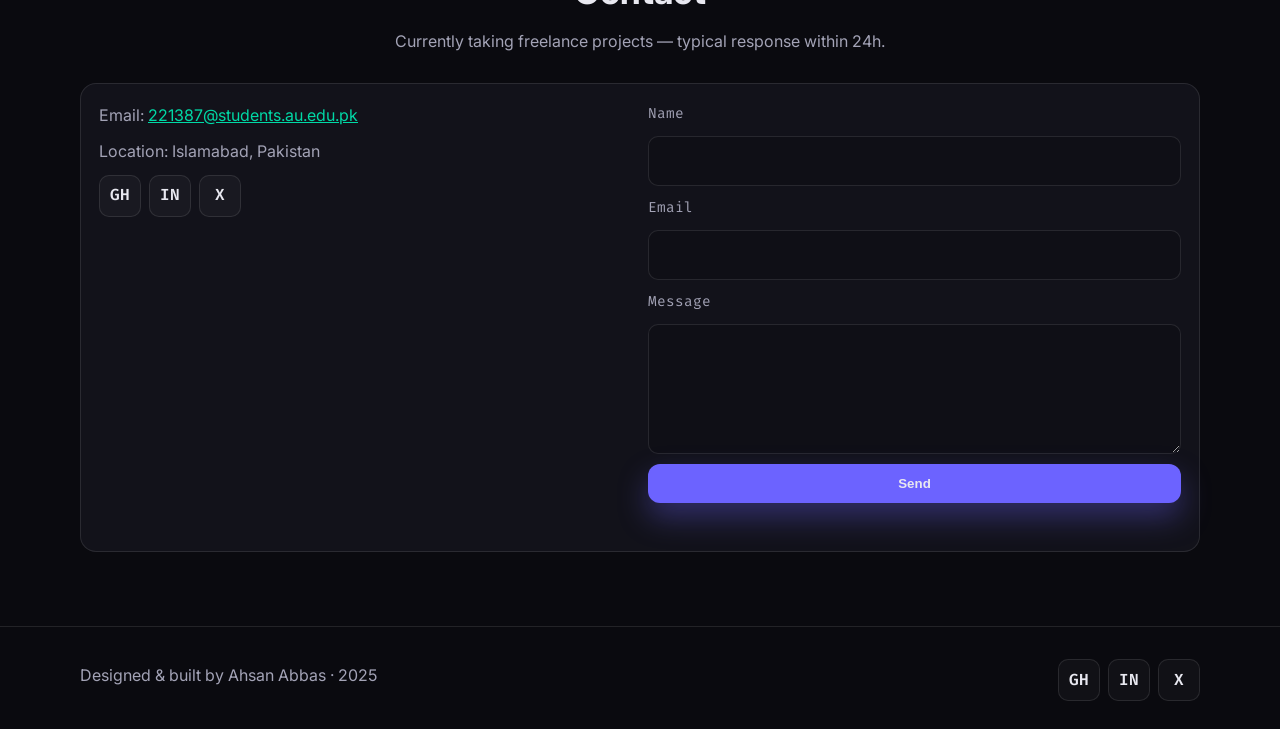
==== commit 75d57d4d: "Update project images and contact form wiring" ====
--- a/index.html
+++ b/index.html
@@ -3,1833 +3,1004 @@
 <head>
     <meta charset="UTF-8">
     <meta name="viewport" content="width=device-width, initial-scale=1.0">
-    <title>Ahsan Abbas - Full Stack Developer | MERN Stack Specialist</title>
-    <meta name="description" content="Full Stack Developer specializing in MERN stack. Creating dynamic web applications with React, Node.js, MongoDB, and Express.js. Available for freelance projects.">
-    <meta name="keywords" content="Full Stack Developer, MERN Stack, React, Node.js, MongoDB, Express.js, JavaScript, Web Development">
+    <title>Ahsan Abbas | Full Stack Developer (MERN Stack)</title>
+    <meta name="description" content="Ahsan Abbas is a MERN Stack Full Stack Developer based in Islamabad, Pakistan. Building fast, clean web apps for freelance and product teams.">
+    <meta name="keywords" content="Ahsan Abbas, Full Stack Developer, MERN, React, Node.js, MongoDB, Islamabad, Freelance Developer">
     <meta name="author" content="Ahsan Abbas">
-    
-    <!-- Open Graph Meta Tags -->
-    <meta property="og:title" content="Ahsan Abbas - Full Stack Developer">
-    <meta property="og:description" content="Full Stack Developer specializing in MERN stack. Creating dynamic web applications with modern technologies.">
-    <meta property="og:image" content="images/pic.jpg">
+
+    <meta property="og:title" content="Ahsan Abbas | Full Stack Developer (MERN Stack)">
+    <meta property="og:description" content="I build fast, clean web apps that actually ship.">
+    <meta property="og:image" content="https://s.wordpress.com/mshots/v1/https%3A%2F%2Fluxewear-rose.vercel.app%2F?w=1200">
     <meta property="og:url" content="https://ahsan-abbas.dev">
     <meta property="og:type" content="website">
-    
-    <!-- Twitter Card Meta Tags -->
+
     <meta name="twitter:card" content="summary_large_image">
-    <meta name="twitter:title" content="Ahsan Abbas - Full Stack Developer">
-    <meta name="twitter:description" content="Full Stack Developer specializing in MERN stack">
-    <meta name="twitter:image" content="images/pic.jpg">
-    
-    <!-- Bootstrap CSS -->
-    <link href="https://cdn.jsdelivr.net/npm/bootstrap@5.3.0/dist/css/bootstrap.min.css" rel="stylesheet">
-    <!-- Font Awesome -->
-    <link href="https://cdnjs.cloudflare.com/ajax/libs/font-awesome/6.4.0/css/all.min.css" rel="stylesheet">
-    <!-- Google Fonts -->
-    <link href="https://fonts.googleapis.com/css2?family=Poppins:wght@300;400;500;600;700;800&family=Inter:wght@300;400;500;600;700&display=swap" rel="stylesheet">
-    <!-- AOS Animation Library -->
-    <link href="https://cdn.jsdelivr.net/npm/aos@2.3.4/dist/aos.css" rel="stylesheet">
-    <!-- Enable pinned sites -->
-    <meta name="mobile-web-app-capable" content="yes">
-    <meta name="apple-mobile-web-app-capable" content="yes">
-    <meta name="apple-mobile-web-app-status-bar-style" content="default">
-    
+    <meta name="twitter:title" content="Ahsan Abbas | Full Stack Developer (MERN Stack)">
+    <meta name="twitter:description" content="I build fast, clean web apps that actually ship.">
+    <meta name="twitter:image" content="https://s.wordpress.com/mshots/v1/https%3A%2F%2Fluxewear-rose.vercel.app%2F?w=1200">
+
+    <link rel="preconnect" href="https://fonts.googleapis.com">
+    <link rel="preconnect" href="https://fonts.gstatic.com" crossorigin>
+    <link href="https://fonts.googleapis.com/css2?family=Fira+Code:wght@400;500;600&family=Inter:wght@400;500;600;700;800&display=swap" rel="stylesheet">
+
     <style>
         :root {
-            --primary-color: #667eea;
-            --secondary-color: #764ba2;
-            --accent-color: #f093fb;
-            --text-dark: #2d3748;
-            --text-light: #718096;
-            --bg-light: #f7fafc;
-            --bg-white: #ffffff;
-            --shadow-soft: 0 10px 25px rgba(0, 0, 0, 0.08);
-            --shadow-hover: 0 20px 40px rgba(0, 0, 0, 0.12);
-            --gradient-main: linear-gradient(135deg, var(--primary-color) 0%, var(--secondary-color) 100%);
-            --gradient-accent: linear-gradient(135deg, var(--accent-color) 0%, var(--primary-color) 100%);
-            --border-radius: 20px;
-            --transition: all 0.3s cubic-bezier(0.4, 0, 0.2, 1);
-        }
-        
-        * {
-            margin: 0;
-            padding: 0;
-            box-sizing: border-box;
-        }
-        
+            --primary: #6C63FF;
+            --accent: #00D9A6;
+            --bg: #0A0A0F;
+            --surface: #12121A;
+            --text: #E8E8F0;
+            --muted: #A3A3B6;
+            --border: rgba(255, 255, 255, 0.1);
+            --transition: 200ms ease;
+            --shadow: 0 20px 40px rgba(0, 0, 0, 0.35);
+        }
+
+        * { box-sizing: border-box; margin: 0; padding: 0; }
+
+        html { scroll-behavior: smooth; }
+
         body {
             font-family: 'Inter', sans-serif;
-            line-height: 1.7;
-            color: var(--text-dark);
+            background: var(--bg);
+            color: var(--text);
+            line-height: 1.65;
+            min-height: 100vh;
+            position: relative;
             overflow-x: hidden;
+        }
+
+        body::before {
+            content: '';
+            position: fixed;
+            inset: 0;
+            pointer-events: none;
+            opacity: 0.12;
+            background-image: url("data:image/svg+xml,%3Csvg xmlns='http://www.w3.org/2000/svg' width='140' height='140' viewBox='0 0 140 140'%3E%3Cfilter id='n'%3E%3CfeTurbulence type='fractalNoise' baseFrequency='0.85' numOctaves='2' stitchTiles='stitch'/%3E%3C/filter%3E%3Crect width='140' height='140' filter='url(%23n)' opacity='0.45'/%3E%3C/svg%3E");
+            z-index: 0;
         }
 
         .skip-link {
             position: absolute;
-            top: -40px;
-            left: 10px;
-            background: var(--bg-white);
-            color: var(--text-dark);
-            padding: 8px 14px;
-            border-radius: 8px;
+            left: 12px;
+            top: -44px;
+            background: var(--accent);
+            color: #07110d;
+            font-weight: 700;
             text-decoration: none;
+            padding: 8px 12px;
+            border-radius: 10px;
             z-index: 2000;
-            box-shadow: var(--shadow-soft);
-        }
-
-        .skip-link:focus {
-            top: 10px;
-        }
-        
-        h1, h2, h3, h4, h5, h6 {
-            font-family: 'Poppins', sans-serif;
-            font-weight: 600;
-        }
-        
-        /* Custom Scrollbar */
-        ::-webkit-scrollbar {
-            width: 8px;
-        }
-        
-        ::-webkit-scrollbar-track {
-            background: var(--bg-light);
-        }
-        
-        ::-webkit-scrollbar-thumb {
-            background: var(--gradient-main);
-            border-radius: 4px;
-        }
-        
-        ::-webkit-scrollbar-thumb:hover {
-            background: var(--secondary-color);
-        }
-        
-        /* Header Styles */
+        }
+
+        .skip-link:focus { top: 12px; }
+
+        .container {
+            width: min(1120px, 92vw);
+            margin: 0 auto;
+            position: relative;
+            z-index: 1;
+        }
+
+        .section {
+            padding: 74px 0;
+            opacity: 0;
+            transform: translateY(22px);
+            transition: opacity 520ms ease, transform 520ms ease;
+        }
+
+        .section.revealed {
+            opacity: 1;
+            transform: translateY(0);
+        }
+
+        .section-title {
+            margin-bottom: 28px;
+            text-align: center;
+        }
+
+        .section-title h2 {
+            font-size: clamp(1.5rem, 3vw, 2.2rem);
+            margin-bottom: 8px;
+        }
+
+        .section-title p {
+            color: var(--muted);
+            max-width: 680px;
+            margin: 0 auto;
+        }
+
+        .chip {
+            display: inline-flex;
+            align-items: center;
+            gap: 8px;
+            border: 1px solid var(--border);
+            background: rgba(255, 255, 255, 0.03);
+            color: var(--text);
+            border-radius: 999px;
+            padding: 8px 12px;
+            font-size: 0.85rem;
+        }
+
+        .code-font { font-family: 'Fira Code', monospace; }
+
         .header {
             position: fixed;
             top: 0;
             left: 0;
-            width: 100%;
-            background: rgba(255, 255, 255, 0.95);
-            -webkit-backdrop-filter: blur(20px);
-            backdrop-filter: blur(20px);
+            right: 0;
             z-index: 1000;
-            transition: var(--transition);
-            border-bottom: 1px solid rgba(103, 126, 234, 0.1);
-        }
-        
-        .header.scrolled {
-            background: rgba(255, 255, 255, 0.98);
-            box-shadow: var(--shadow-soft);
-        }
-        
-        .navbar-brand {
-            font-family: 'Poppins', sans-serif;
-            font-size: clamp(1.5rem, 4vw, 1.8rem);
-            font-weight: 700;
-            background: var(--gradient-main);
-            -webkit-background-clip: text;
-            -webkit-text-fill-color: transparent;
-            background-clip: text;
-            transition: var(--transition);
-        }
-        
-        .navbar-nav .nav-link {
-            font-weight: 500;
-            color: var(--text-dark) !important;
-            margin: 0 10px;
-            position: relative;
-            transition: var(--transition);
-            font-size: clamp(0.85rem, 2vw, 0.95rem);
-        }
-        
-        .navbar-nav .nav-link::before {
-            content: '';
-            position: absolute;
-            width: 0;
-            height: 2px;
-            bottom: -5px;
-            left: 50%;
-            background: var(--gradient-main);
-            transition: var(--transition);
-            transform: translateX(-50%);
-        }
-        
-        .navbar-nav .nav-link:hover::before,
-        .navbar-nav .nav-link.active::before {
-            width: 100%;
-        }
-        
-        .navbar-nav .nav-link:hover,
-        .navbar-nav .nav-link.active {
-            color: var(--primary-color) !important;
-        }
-        
-        /* Dark Mode Toggle */
-        .theme-toggle {
-            background: var(--gradient-main);
-            border: none;
-            border-radius: 50px;
-            width: 50px;
-            height: 50px;
-            color: white;
-            transition: var(--transition);
-            margin-left: 15px;
-        }
-        
-        .theme-toggle:hover {
-            transform: scale(1.1);
-            box-shadow: var(--shadow-hover);
-        }
-        
-        /* Hero Section */
-        .hero {
-            min-height: 100vh;
-            background: var(--gradient-main);
+            background: rgba(10, 10, 15, 0.55);
+            border-bottom: 1px solid rgba(255, 255, 255, 0.08);
+            -webkit-backdrop-filter: blur(12px);
+            backdrop-filter: blur(12px);
+        }
+
+        .nav-wrap {
+            min-height: 70px;
             display: flex;
             align-items: center;
-            justify-content: center;
+            justify-content: space-between;
+            gap: 20px;
+        }
+
+        .brand {
+            color: var(--text);
+            text-decoration: none;
+            font-weight: 700;
+            letter-spacing: 0.3px;
+        }
+
+        .brand span { color: var(--accent); }
+
+        .nav-links {
+            display: none;
+            list-style: none;
+            gap: 18px;
+        }
+
+        .nav-links a {
+            color: var(--muted);
+            text-decoration: none;
+            font-weight: 500;
+            transition: color var(--transition);
+        }
+
+        .nav-links a:hover,
+        .nav-links a.active { color: var(--text); }
+
+        .menu-btn {
+            border: 1px solid var(--border);
+            background: rgba(255, 255, 255, 0.04);
+            color: var(--text);
+            border-radius: 10px;
+            width: 44px;
+            height: 44px;
+            display: inline-grid;
+            place-items: center;
+        }
+
+        .menu-btn span,
+        .menu-btn span::before,
+        .menu-btn span::after {
+            display: block;
+            width: 18px;
+            height: 2px;
+            background: var(--text);
+            border-radius: 2px;
+            content: '';
+            position: relative;
+            transition: transform var(--transition), opacity var(--transition);
+        }
+
+        .menu-btn span::before { transform: translateY(-6px); }
+        .menu-btn span::after { transform: translateY(4px); }
+
+        .mobile-menu {
+            display: none;
+            padding-bottom: 14px;
+        }
+
+        .mobile-menu.open { display: block; }
+
+        .mobile-menu a {
+            display: block;
+            color: var(--muted);
+            text-decoration: none;
+            padding: 9px 0;
+            border-top: 1px solid rgba(255, 255, 255, 0.06);
+        }
+
+        .mobile-menu a:first-child { margin-top: 6px; }
+
+        .hero {
+            min-height: 100svh;
+            padding-top: 92px;
+            display: grid;
+            place-items: center;
             position: relative;
             overflow: hidden;
         }
-        
-        .hero::before {
+
+        .mesh,
+        .mesh::before,
+        .mesh::after {
+            position: absolute;
+            inset: -20%;
+            border-radius: 50%;
+            pointer-events: none;
+            filter: blur(48px);
+            animation: float 11s ease-in-out infinite;
+            z-index: 0;
+        }
+
+        .mesh {
+            background: radial-gradient(circle, rgba(108, 99, 255, 0.35) 0%, transparent 60%);
+        }
+
+        .mesh::before {
             content: '';
-            position: absolute;
-            top: 0;
-            left: 0;
-            width: 100%;
-            height: 100%;
-            background: url('data:image/svg+xml,<svg xmlns="http://www.w3.org/2000/svg" viewBox="0 0 100 100"><defs><pattern id="grain" width="100" height="100" patternUnits="userSpaceOnUse"><circle cx="50" cy="50" r="0.5" fill="white" opacity="0.1"/></pattern></defs><rect width="100" height="100" fill="url(%23grain)"/></svg>');
-            z-index: 1;
-        }
-        
-        .hero-content {
+            background: radial-gradient(circle, rgba(0, 217, 166, 0.28) 0%, transparent 60%);
+            transform: translate(26%, -14%);
+            animation-delay: -3s;
+        }
+
+        .mesh::after {
+            content: '';
+            background: radial-gradient(circle, rgba(108, 99, 255, 0.22) 0%, transparent 62%);
+            transform: translate(-18%, 16%);
+            animation-delay: -5.2s;
+        }
+
+        @keyframes float {
+            0%, 100% { transform: translate(0, 0) scale(1); }
+            50% { transform: translate(4%, -3%) scale(1.05); }
+        }
+
+        .hero-inner {
             text-align: center;
-            color: white;
-            z-index: 2;
-            position: relative;
-            max-width: 800px;
-            padding: 80px 20px 20px;
-            margin-top: 60px;
-        }
-        
-        .hero-img {
-            width: 180px;
-            height: 180px;
-            border-radius: 50%;
-            border: 6px solid rgba(255, 255, 255, 0.2);
-            margin-bottom: 40px;
-            object-fit: cover;
-            box-shadow: 0 20px 40px rgba(0, 0, 0, 0.3);
-            transition: var(--transition);
             position: relative;
             z-index: 1;
-        }
-        
-        .hero-img:hover {
-            transform: scale(1.05);
-            box-shadow: 0 25px 50px rgba(0, 0, 0, 0.4);
-        }
-        
+            max-width: 860px;
+            opacity: 0;
+            transform: translateY(14px);
+            transition: opacity 650ms ease, transform 650ms ease;
+        }
+
+        body.loaded .hero-inner {
+            opacity: 1;
+            transform: translateY(0);
+        }
+
+        .hire-badge {
+            display: inline-flex;
+            align-items: center;
+            gap: 8px;
+            margin-bottom: 18px;
+            border-radius: 999px;
+            border: 1px solid var(--border);
+            background: rgba(18, 18, 26, 0.8);
+            padding: 8px 12px;
+            font-size: 0.86rem;
+            color: var(--text);
+        }
+
+        .dot {
+            width: 9px;
+            height: 9px;
+            border-radius: 50%;
+            background: #36f49f;
+            box-shadow: 0 0 0 0 rgba(54, 244, 159, 0.75);
+            animation: pulse 1.7s infinite;
+        }
+
+        @keyframes pulse {
+            0% { box-shadow: 0 0 0 0 rgba(54, 244, 159, 0.75); }
+            70% { box-shadow: 0 0 0 12px rgba(54, 244, 159, 0); }
+            100% { box-shadow: 0 0 0 0 rgba(54, 244, 159, 0); }
+        }
+
         .hero h1 {
-            font-size: clamp(2.5rem, 5vw, 4rem);
-            font-weight: 800;
-            margin-bottom: 20px;
-            letter-spacing: -0.02em;
-        }
-        
-        .hero .subtitle {
-            font-size: clamp(1.2rem, 2.5vw, 1.8rem);
-            margin-bottom: 15px;
-            opacity: 0.9;
-        }
-        
-        .hero .description {
-            font-size: clamp(1rem, 2vw, 1.2rem);
-            margin-bottom: 40px;
-            opacity: 0.8;
-            max-width: 600px;
-            margin-left: auto;
-            margin-right: auto;
-        }
-
-        .hero-highlights {
+            font-size: clamp(1.9rem, 5vw, 3.2rem);
+            line-height: 1.18;
+            margin-bottom: 12px;
+        }
+
+        .hero-sub {
+            color: var(--muted);
+            margin-bottom: 18px;
+        }
+
+        .typewriter {
+            height: 28px;
+            color: var(--accent);
+            font-family: 'Fira Code', monospace;
+            margin-bottom: 22px;
+        }
+
+        .hero-cta {
             display: flex;
             justify-content: center;
+            gap: 12px;
+            flex-wrap: wrap;
+        }
+
+        .btn {
+            text-decoration: none;
+            border-radius: 12px;
+            padding: 11px 16px;
+            font-weight: 600;
+            transition: all var(--transition);
+            border: 1px solid transparent;
+            display: inline-flex;
+            align-items: center;
+            justify-content: center;
+            gap: 8px;
+            color: var(--text);
+            min-width: 146px;
+        }
+
+        .btn-primary {
+            background: var(--primary);
+            box-shadow: 0 14px 30px rgba(108, 99, 255, 0.35);
+        }
+
+        .btn-primary:hover { transform: translateY(-2px); }
+
+        .btn-outline {
+            border-color: rgba(108, 99, 255, 0.65);
+            background: transparent;
+        }
+
+        .btn-outline:hover { background: rgba(108, 99, 255, 0.15); }
+
+        .project-grid {
+            display: grid;
+            grid-template-columns: 1fr;
+            gap: 16px;
+        }
+
+        .project-card {
+            border: 1px solid var(--border);
+            background: var(--surface);
+            border-radius: 16px;
+            overflow: hidden;
+            transition: transform var(--transition), box-shadow var(--transition), border-color var(--transition);
+            position: relative;
+        }
+
+        .project-card:hover {
+            transform: translateY(-6px);
+            border-color: rgba(108, 99, 255, 0.5);
+            box-shadow: var(--shadow);
+        }
+
+        .featured {
+            position: absolute;
+            top: 12px;
+            right: 12px;
+            z-index: 2;
+            background: rgba(0, 217, 166, 0.18);
+            border: 1px solid rgba(0, 217, 166, 0.5);
+            color: #adffe8;
+            border-radius: 999px;
+            padding: 5px 10px;
+            font-size: 0.75rem;
+            font-weight: 700;
+        }
+
+        .browser {
+            border-bottom: 1px solid var(--border);
+            background: #171723;
+            padding: 8px;
+        }
+
+        .browser-top {
+            display: flex;
+            gap: 6px;
+            padding: 2px 4px 8px;
+        }
+
+        .browser-top i {
+            width: 9px;
+            height: 9px;
+            border-radius: 50%;
+            background: #414156;
+        }
+
+        .browser-top i:nth-child(1) { background: #ff5f56; }
+        .browser-top i:nth-child(2) { background: #ffbd2e; }
+        .browser-top i:nth-child(3) { background: #27c93f; }
+
+        .browser img {
+            width: 100%;
+            display: block;
+            aspect-ratio: 16 / 10;
+            object-fit: cover;
+            border-radius: 10px;
+            transition: transform var(--transition);
+        }
+
+        .project-card:hover .browser img { transform: scale(1.03); }
+
+        .project-content { padding: 14px; }
+
+        .project-content h3 { margin-bottom: 8px; font-size: 1.12rem; }
+
+        .project-content p { color: var(--muted); font-size: 0.94rem; margin-bottom: 8px; }
+
+        .stack {
+            display: flex;
+            flex-wrap: wrap;
+            gap: 8px;
+            margin: 10px 0 12px;
+        }
+
+        .stack span {
+            font-size: 0.75rem;
+            border: 1px solid var(--border);
+            border-radius: 999px;
+            padding: 5px 9px;
+            background: rgba(255, 255, 255, 0.03);
+        }
+
+        .project-actions {
+            display: flex;
+            gap: 8px;
+            flex-wrap: wrap;
+        }
+
+        .project-actions .btn {
+            min-width: 118px;
+            padding: 9px 12px;
+            font-size: 0.9rem;
+        }
+
+        .skills-grid {
+            display: grid;
+            grid-template-columns: 1fr;
+            gap: 16px;
+        }
+
+        .skill-group {
+            border: 1px solid var(--border);
+            background: var(--surface);
+            border-radius: 16px;
+            padding: 14px;
+        }
+
+        .skill-group h3 {
+            margin-bottom: 12px;
+            font-size: 1.05rem;
+        }
+
+        .tech-list {
+            display: grid;
+            grid-template-columns: repeat(2, minmax(0, 1fr));
+            gap: 8px;
+        }
+
+        .tech {
+            border: 1px solid var(--border);
+            border-radius: 12px;
+            padding: 9px;
+            display: flex;
+            align-items: center;
+            gap: 8px;
+            transition: border-color var(--transition), box-shadow var(--transition);
+            background: rgba(255, 255, 255, 0.02);
+            font-size: 0.92rem;
+        }
+
+        .tech:hover {
+            border-color: rgba(108, 99, 255, 0.75);
+            box-shadow: 0 0 0 1px rgba(108, 99, 255, 0.25), 0 0 20px rgba(108, 99, 255, 0.18);
+        }
+
+        .about-card,
+        .resume-wrap,
+        .contact-wrap {
+            border: 1px solid var(--border);
+            background: var(--surface);
+            border-radius: 16px;
+            padding: 18px;
+        }
+
+        .about-meta {
+            display: grid;
+            gap: 10px;
+            margin: 14px 0;
+            color: var(--muted);
+        }
+
+        .stats {
+            display: flex;
             flex-wrap: wrap;
             gap: 10px;
-            margin-bottom: 28px;
-        }
-
-        .hero-highlight {
-            background: rgba(255, 255, 255, 0.14);
-            border: 1px solid rgba(255, 255, 255, 0.35);
-            color: white;
-            border-radius: 999px;
-            padding: 8px 14px;
-            font-size: 0.88rem;
-            font-weight: 500;
-            -webkit-backdrop-filter: blur(10px);
-            backdrop-filter: blur(10px);
-        }
-        
-        .hero-buttons {
-            display: flex;
-            gap: 20px;
-            justify-content: center;
-            flex-wrap: wrap;
-        }
-        
-        .btn-hero {
-            padding: 12px 28px;
-            border-radius: 50px;
-            font-weight: 600;
-            text-decoration: none;
-            transition: var(--transition);
-            font-size: clamp(0.9rem, 2vw, 1.1rem);
-            display: inline-flex;
-            align-items: center;
-            gap: 10px;
-        }
-        
-        .btn-hero.primary {
-            background: white;
-            color: var(--primary-color);
-            box-shadow: 0 10px 30px rgba(255, 255, 255, 0.3);
-        }
-        
-        .btn-hero.primary:hover {
-            transform: translateY(-3px);
-            box-shadow: 0 15px 40px rgba(255, 255, 255, 0.4);
-            color: var(--primary-color);
-        }
-        
-        .btn-hero.secondary {
-            background: rgba(255, 255, 255, 0.1);
-            color: white;
-            border: 2px solid rgba(255, 255, 255, 0.3);
-            -webkit-backdrop-filter: blur(10px);
-            backdrop-filter: blur(10px);
-        }
-        
-        .btn-hero.secondary:hover {
-            background: rgba(255, 255, 255, 0.2);
-            transform: translateY(-3px);
-            color: white;
-        }
-        
-        /* Removed floating animation to prevent image from bouncing */
-        
-        /* Container padding */
-        .container {
-            padding: 0 15px;
-        }
-
-        /* Section Styles */
-        .section {
-            padding: 80px 0;
-        }
-        
-        .section-title {
-            text-align: center;
-            margin-bottom: 60px;
-        }
-        
-        .section-title h2 {
-            font-size: clamp(1.8rem, 5vw, 3rem);
-            font-weight: 700;
-            color: var(--text-dark);
-            position: relative;
-            display: inline-block;
-            padding-bottom: 20px;
-        }
-        
-        .section-title h2::after {
-            content: '';
-            position: absolute;
-            bottom: 0;
-            left: 50%;
-            transform: translateX(-50%);
-            width: 60px;
-            height: 4px;
-            background: var(--gradient-main);
-            border-radius: 2px;
-        }
-        
-        .section-title p {
-            font-size: 1.2rem;
-            color: var(--text-light);
-            margin-top: 20px;
-            max-width: 600px;
-            margin-left: auto;
-            margin-right: auto;
-        }
-        
-        /* Card Styles */
-        .card-modern {
-            background: var(--bg-white);
-            border-radius: var(--border-radius);
-            padding: 40px;
-            box-shadow: var(--shadow-soft);
-            transition: var(--transition);
-            border: none;
-            height: 100%;
-        }
-        
-        .card-modern:hover {
-            transform: translateY(-10px);
-            box-shadow: var(--shadow-hover);
-        }
-        
-        /* Project Card Images */
-        #projects .card-modern img {
-            height: 180px;
-            object-fit: cover;
-        }
-        
-        /* About Section */
-        .about {
-            background: var(--bg-light);
-        }
-        
-        .about-img {
-            border-radius: var(--border-radius);
-            box-shadow: var(--shadow-soft);
-            transition: var(--transition);
-        }
-        
-        .about-img:hover {
-            transform: scale(1.02);
-            box-shadow: var(--shadow-hover);
-        }
-        
-        .about-content h3 {
-            font-size: 2rem;
-            font-weight: 700;
-            margin-bottom: 25px;
-            color: var(--text-dark);
-        }
-        
-        .about-content p {
-            font-size: 1.1rem;
-            line-height: 1.8;
-            color: var(--text-light);
-            margin-bottom: 25px;
-        }
-        
-        .about-details {
-            margin-top: 40px;
-        }
-        
-        .about-details ul {
-            list-style: none;
-            display: grid;
-            grid-template-columns: repeat(auto-fit, minmax(250px, 1fr));
-            gap: 15px;
-        }
-        
-        .about-details li {
-            padding: 15px;
-            background: white;
-            border-radius: 10px;
-            font-size: 1rem;
-            transition: var(--transition);
-            box-shadow: 0 2px 10px rgba(0, 0, 0, 0.05);
-        }
-        
-        .about-details li:hover {
-            transform: translateY(-2px);
-            box-shadow: 0 5px 20px rgba(0, 0, 0, 0.1);
-        }
-        
-        .about-details li strong {
-            color: var(--primary-color);
-            margin-right: 10px;
-        }
-        
-        /* Skills Section */
-        .skills {
-            background: var(--bg-white);
-        }
-        
-        .skill-category {
-            margin-bottom: 40px;
-        }
-        
-        .skill-category h4 {
-            font-size: 1.3rem;
-            font-weight: 600;
-            margin-bottom: 20px;
-            color: var(--text-dark);
-            display: flex;
-            align-items: center;
-            gap: 10px;
-        }
-        
-        .skill-category i {
-            color: var(--primary-color);
-            font-size: 1.5rem;
-        }
-        
-        .skill-item {
-            margin-bottom: 25px;
-        }
-        
-        .skill-item h5 {
-            font-size: 1rem;
-            font-weight: 600;
-            margin-bottom: 10px;
-            color: var(--text-dark);
-            display: flex;
-            justify-content: space-between;
-            align-items: center;
-        }
-        
-        .skill-percentage {
-            font-size: 0.9rem;
-            color: var(--primary-color);
-            font-weight: 600;
-        }
-        
-        .progress-modern {
-            height: 10px;
-            background: var(--bg-light);
-            border-radius: 10px;
-            overflow: hidden;
-            position: relative;
-        }
-        
-        .progress-bar-modern {
-            height: 100%;
-            background: var(--gradient-main);
-            border-radius: 10px;
-            transition: width 2s cubic-bezier(0.4, 0, 0.2, 1);
-            position: relative;
-            overflow: hidden;
-        }
-        
-        .progress-bar-modern::before {
-            content: '';
-            position: absolute;
-            top: 0;
-            left: -100%;
-            width: 100%;
-            height: 100%;
-            background: linear-gradient(90deg, transparent, rgba(255, 255, 255, 0.3), transparent);
-            animation: shimmer 2s infinite;
-        }
-        
-        @keyframes shimmer {
-            0% { left: -100%; }
-            100% { left: 100%; }
-        }
-        
-        /* Resume Section */
-        .resume {
-            background: var(--bg-light);
-        }
-        
+            margin-top: 14px;
+        }
+
         .timeline {
-            position: relative;
-            padding-left: 30px;
-        }
-        
-        .timeline::before {
-            content: '';
-            position: absolute;
-            left: 15px;
-            top: 0;
-            bottom: 0;
-            width: 2px;
-            background: var(--gradient-main);
-        }
-        
+            border-left: 2px solid rgba(108, 99, 255, 0.4);
+            margin: 8px 0 20px;
+            padding-left: 16px;
+        }
+
         .timeline-item {
             position: relative;
-            margin-bottom: 40px;
-        }
-        
+            margin-bottom: 14px;
+        }
+
         .timeline-item::before {
             content: '';
             position: absolute;
             left: -22px;
-            top: 0;
-            width: 12px;
-            height: 12px;
-            background: var(--primary-color);
+            top: 6px;
+            width: 10px;
+            height: 10px;
             border-radius: 50%;
-            border: 3px solid white;
-            box-shadow: 0 0 0 3px var(--primary-color);
-        }
-        
-        .timeline-content {
-            background: white;
-            padding: 30px;
-            border-radius: var(--border-radius);
-            box-shadow: var(--shadow-soft);
-            transition: var(--transition);
-        }
-        
-        .timeline-content:hover {
-            transform: translateX(10px);
-            box-shadow: var(--shadow-hover);
-        }
-        
-        .timeline-content h3 {
-            font-size: 1.4rem;
+            background: var(--accent);
+        }
+
+        .timeline-item p { color: var(--muted); }
+
+        .cert-grid {
+            display: grid;
+            grid-template-columns: 1fr;
+            gap: 10px;
+        }
+
+        .cert {
+            border: 1px solid var(--border);
+            border-radius: 12px;
+            padding: 12px;
+            background: rgba(255, 255, 255, 0.02);
+            display: grid;
+            gap: 7px;
+        }
+
+        .cert-logo {
+            width: 34px;
+            height: 34px;
+            border-radius: 9px;
+            display: inline-grid;
+            place-items: center;
+            font-size: 0.8rem;
+            font-weight: 700;
+            background: rgba(108, 99, 255, 0.2);
+            border: 1px solid rgba(108, 99, 255, 0.55);
+        }
+
+        .text-muted {
+            color: var(--muted);
+        }
+
+        .mt-14 {
+            margin-top: 14px;
+        }
+
+        .accent-link {
+            color: var(--accent);
+        }
+
+        .form-label {
+            font-size: 0.9rem;
+            color: var(--muted);
+        }
+
+        .contact-grid {
+            display: grid;
+            grid-template-columns: 1fr;
+            gap: 16px;
+        }
+
+        .contact-note {
+            color: var(--muted);
+            margin-bottom: 10px;
+        }
+
+        .social-row {
+            display: flex;
+            gap: 8px;
+            flex-wrap: wrap;
+            margin-top: 10px;
+        }
+
+        .icon-btn {
+            width: 42px;
+            height: 42px;
+            border-radius: 10px;
+            border: 1px solid var(--border);
+            background: rgba(255, 255, 255, 0.03);
+            color: var(--text);
+            text-decoration: none;
+            display: inline-grid;
+            place-items: center;
+            font-family: 'Fira Code', monospace;
             font-weight: 600;
-            color: var(--text-dark);
-            margin-bottom: 10px;
-        }
-        
-        .timeline-content h4 {
-            font-size: 1.1rem;
-            color: var(--primary-color);
-            margin-bottom: 10px;
-            font-weight: 500;
-        }
-        
-        .timeline-content .date {
-            font-size: 0.9rem;
-            color: var(--text-light);
-            background: var(--bg-light);
-            padding: 5px 15px;
-            border-radius: 20px;
-            display: inline-block;
-            margin-bottom: 15px;
-        }
-        
-        /* Education Section Enhancements */
-        .education-details {
-            margin-top: 20px;
-        }
-        
-        .education-details h5 {
-            color: var(--text-dark);
-            font-weight: 600;
-            font-size: 1rem;
-            margin-bottom: 12px;
+            transition: all var(--transition);
+        }
+
+        .icon-btn:hover { border-color: rgba(0, 217, 166, 0.65); color: #b6ffea; }
+
+        .contact-form {
+            display: grid;
+            gap: 10px;
+        }
+
+        .contact-form input,
+        .contact-form textarea {
+            width: 100%;
+            border: 1px solid var(--border);
+            background: #0f0f16;
+            color: var(--text);
+            border-radius: 10px;
+            padding: 11px 12px;
+            font: inherit;
+        }
+
+        .contact-form textarea { min-height: 130px; resize: vertical; }
+
+        .form-feedback { min-height: 20px; color: var(--muted); font-size: 0.9rem; }
+
+        .footer {
+            border-top: 1px solid var(--border);
+            padding: 22px 0 28px;
+        }
+
+        .footer-wrap {
             display: flex;
+            flex-direction: column;
+            gap: 12px;
             align-items: center;
-        }
-        
-        .education-list {
-            list-style: none;
-            padding: 0;
-            margin: 0;
-        }
-        
-        .education-list li {
-            position: relative;
-            padding: 8px 0 8px 25px;
-            color: var(--text-light);
-            font-size: 0.9rem;
-            line-height: 1.4;
-        }
-        
-        .education-list li::before {
-            content: '▸';
-            position: absolute;
-            left: 0;
-            top: 8px;
-            color: var(--primary-color);
-            font-weight: bold;
-        }
-        
-        .skill-tags {
-            display: flex;
-            flex-wrap: wrap;
-            gap: 8px;
-            margin-top: 10px;
-        }
-        
-        .skill-tag {
-            background: linear-gradient(135deg, var(--primary-color), var(--secondary-color));
-            color: white;
-            padding: 4px 12px;
-            border-radius: 15px;
-            font-size: 0.75rem;
-            font-weight: 500;
-            display: inline-block;
-            transition: var(--transition);
-        }
-        
-        .skill-tag:hover {
-            transform: translateY(-2px);
-            box-shadow: 0 4px 12px rgba(102, 126, 234, 0.3);
-        }
-        
-        /* Portfolio Section */
-        .portfolio {
-            background: var(--bg-white);
-        }
-        
-        .portfolio-item {
-            position: relative;
-            border-radius: var(--border-radius);
-            overflow: hidden;
-            transition: var(--transition);
-            background: white;
-            box-shadow: var(--shadow-soft);
-        }
-        
-        .portfolio-item:hover {
-            transform: translateY(-10px);
-            box-shadow: var(--shadow-hover);
-        }
-        
-        .portfolio-item img {
-            width: 100%;
-            height: 250px;
-            object-fit: cover;
-            transition: var(--transition);
-        }
-        
-        .portfolio-item:hover img {
-            transform: scale(1.05);
-        }
-        
-        .portfolio-overlay {
-            position: absolute;
-            top: 0;
-            left: 0;
-            width: 100%;
-            height: 100%;
-            background: rgba(103, 126, 234, 0.95);
-            color: white;
-            display: flex;
-            align-items: center;
-            justify-content: center;
-            flex-direction: column;
-            opacity: 0;
-            transition: var(--transition);
-            padding: 30px;
             text-align: center;
-        }
-        
-        .portfolio-item:hover .portfolio-overlay {
-            opacity: 1;
-        }
-        
-        .portfolio-overlay h4 {
-            font-size: 1.5rem;
-            font-weight: 600;
-            margin-bottom: 15px;
-        }
-        
-        .portfolio-overlay p {
-            font-size: 1rem;
-            margin-bottom: 20px;
-            opacity: 0.9;
-        }
-        
-        .portfolio-links {
-            display: flex;
-            gap: 15px;
-        }
-        
-        .portfolio-links a {
-            color: white;
+            color: var(--muted);
+        }
+
+        .to-top {
+            position: fixed;
+            right: 16px;
+            bottom: 16px;
+            z-index: 900;
+            width: 42px;
+            height: 42px;
+            border-radius: 10px;
+            border: 1px solid var(--border);
+            background: rgba(18, 18, 26, 0.9);
+            color: var(--text);
             text-decoration: none;
-            padding: 8px 16px;
-            border: 2px solid white;
-            border-radius: 25px;
-            transition: var(--transition);
-            font-size: 0.9rem;
-        }
-        
-        .portfolio-links a:hover {
-            background: white;
-            color: var(--primary-color);
-        }
-        
-        /* Contact Section */
-        .contact {
-            background: var(--bg-light);
-        }
-        
-        .contact-item {
-            display: flex;
-            align-items: center;
-            margin-bottom: 30px;
-            padding: 20px;
-            background: white;
-            border-radius: 15px;
-            transition: var(--transition);
-            box-shadow: var(--shadow-soft);
-        }
-        
-        .contact-item:hover {
-            transform: translateY(-5px);
-            box-shadow: var(--shadow-hover);
-        }
-        
-        .contact-item i {
-            font-size: 2rem;
-            color: var(--primary-color);
-            margin-right: 20px;
-            width: 60px;
-            height: 60px;
-            display: flex;
-            align-items: center;
-            justify-content: center;
-            background: var(--gradient-main);
-            color: white;
-            border-radius: 15px;
-        }
-        
-        .contact-item div h4 {
-            font-size: 1.2rem;
-            font-weight: 600;
-            margin-bottom: 5px;
-            color: var(--text-dark);
-        }
-        
-        .contact-item div p {
-            color: var(--text-light);
-            margin: 0;
-            font-size: 1rem;
-        }
-        
-        .contact-form .form-control {
-            border: 2px solid #e2e8f0;
-            border-radius: 15px;
-            padding: 15px 20px;
-            font-size: 1rem;
-            transition: var(--transition);
-            background: white;
-        }
-        
-        .contact-form .form-control:focus {
-            border-color: var(--primary-color);
-            box-shadow: 0 0 0 3px rgba(103, 126, 234, 0.1);
-            outline: none;
-        }
-        
-        .contact-form .btn-submit {
-            background: var(--gradient-main);
-            border: none;
-            color: white;
-            padding: 15px 40px;
-            border-radius: 50px;
-            font-weight: 600;
-            transition: var(--transition);
-            width: 100%;
-        }
-        
-        .contact-form .btn-submit:hover {
-            transform: translateY(-2px);
-            box-shadow: var(--shadow-hover);
-        }
-        
-        /* Footer */
-        .footer {
-            background: var(--text-dark);
-            color: white;
-            text-align: center;
-            padding: 60px 0 30px;
-        }
-        
-        .footer h3 {
-            font-size: 2rem;
-            margin-bottom: 20px;
-        }
-        
-        .footer p {
-            font-size: 1.1rem;
-            opacity: 0.8;
-            margin-bottom: 30px;
-        }
-        
-        .social-links {
-            display: flex;
-            justify-content: center;
-            gap: 20px;
-            margin-bottom: 40px;
-        }
-        
-        .social-links a {
-            display: flex;
-            align-items: center;
-            justify-content: center;
-            width: 50px;
-            height: 50px;
-            background: var(--gradient-main);
-            color: white;
-            border-radius: 15px;
-            transition: var(--transition);
-            text-decoration: none;
-        }
-        
-        .social-links a:hover {
-            transform: translateY(-5px) scale(1.1);
-            box-shadow: 0 10px 30px rgba(103, 126, 234, 0.3);
-        }
-        
-        .footer-bottom {
-            border-top: 1px solid rgba(255, 255, 255, 0.1);
-            padding-top: 30px;
-            margin-top: 30px;
-        }
-        
-        .footer-bottom p {
-            margin: 0;
-            opacity: 0.6;
-            font-size: 0.9rem;
-        }
-        
-        /* Responsive Design */
-        @media (max-width: 992px) {
-            .header {
-                padding: 10px 0;
-            }
-            
-            .navbar-collapse {
-                background: rgba(255, 255, 255, 0.98);
-                padding: 15px;
-                border-radius: 10px;
-                box-shadow: var(--shadow-soft);
-                margin-top: 10px;
-            }
-            
-            [data-theme="dark"] .navbar-collapse {
-                background: rgba(26, 32, 44, 0.98);
-            }
-            
-            .navbar-nav .nav-link {
-                margin: 8px 0;
-                text-align: center;
-                padding: 8px 0;
-            }
-            
-            .theme-toggle {
-                margin: 12px auto 0;
-                display: block;
-                width: 45px;
-                height: 45px;
-            }
-            
-            .hero-content {
-                padding: 0 15px;
-                max-width: 90%;
-            }
-            
-            .section {
-                padding: 60px 0;
-            }
-
-            .portfolio-item {
-                margin-bottom: 30px;
-            }
-
-            #projects .row {
-                gap: 24px;
-            }
-
-            #projects .card-modern {
-                padding: 24px;
-            }
-
-            #projects .card-modern img {
-                height: 160px;
-            }
-        }
-        
-        @media (max-width: 768px) {
-            .hero-buttons {
-                flex-direction: column;
-                align-items: stretch;
-                gap: 12px;
-            }
-            
-            .btn-hero {
-                width: 100%;
-                justify-content: center;
-                margin-bottom: 0;
-                padding: 11px 20px;
-                font-size: 0.95rem;
-            }
-
-            .hero {
-                min-height: auto;
-                padding: 70px 12px 50px;
-            }
-
-            .hero-content {
-                margin-top: 0;
-                padding: 10px 0 0;
-                max-width: 100%;
-            }
-
-            .hero h1 {
-                font-size: clamp(1.6rem, 6vw, 2.4rem);
-                margin-bottom: 15px;
-            }
-
-            .hero .subtitle {
-                font-size: clamp(1rem, 4vw, 1.3rem);
-                margin-bottom: 12px;
-            }
-
-            .hero .description {
-                font-size: clamp(0.9rem, 3vw, 1.1rem);
-                max-width: 95%;
-                margin-bottom: 25px;
-            }
-            
-            .section {
-                padding: 50px 0;
-            }
-            
-            .section-title {
-                margin-bottom: 40px;
-            }
-            
-            .section-title h2 {
-                font-size: clamp(1.6rem, 5vw, 2rem);
-            }
-
-            .section-title p {
-                font-size: clamp(0.9rem, 3vw, 1.1rem);
-            }
-            
-            .timeline {
-                padding-left: 20px;
-            }
-            
-            .timeline::before {
-                left: 10px;
-            }
-            
-            .timeline-item::before {
-                left: -17px;
-            }
-            
-            .about-content h3 {
-                font-size: 1.4rem;
-                margin-top: 20px;
-                margin-bottom: 15px;
-            }
-
-            .about-content p {
-                font-size: 1rem;
-            }
-            
-            .contact-item {
-                flex-direction: column;
-                text-align: center;
-                gap: 15px;
-            }
-
-            .contact-item i {
-                margin-right: 0;
-                width: 50px;
-                height: 50px;
-                font-size: 1.5rem;
-            }
-
-            .contact-item div h4 {
-                font-size: 1.1rem;
-            }
-
-            .contact-item div p {
-                font-size: 0.95rem;
-            }
-            
-            .education-details h5 {
-                font-size: 0.9rem;
-            }
-            
-            .skill-tags {
-                gap: 6px;
-            }
-            
-            .skill-tag {
-                font-size: 0.7rem;
-                padding: 3px 8px;
-            }
-
-            #projects .col-lg-4,
-            #projects .col-md-6 {
-                flex: 0 0 100%;
-                max-width: 100%;
-            }
-
-            #projects .card-modern {
-                padding: 20px;
-            }
-
-            #projects .card-modern img {
-                height: 140px;
-            }
-
-            #projects .card-modern h4 {
-                font-size: 1.1rem;
-                margin-bottom: 12px;
-            }
-
-            #projects .card-modern p {
-                font-size: 0.95rem;
-            }
-
-            #projects .btn {
-                font-size: 0.9rem;
-                padding: 0.5rem 1rem;
-            }
-        }
-        
-        @media (max-width: 576px) {
-            body {
-                font-size: 15px;
-            }
-
-            .header {
-                padding: 8px 0;
-            }
-
-            .navbar {
-                padding: 10px 0;
-            }
-
-            .hero-img {
-                width: 100px;
-                height: 100px;
-                border: 4px solid rgba(255, 255, 255, 0.2);
-                margin-bottom: 15px;
-            }
-
-            .hero {
-                min-height: auto;
-                padding: 60px 0 50px;
-            }
-
-            .hero-content {
-                padding: 20px;
-            }
-
-            .hero h1 {
-                font-size: 1.6rem;
-                margin-bottom: 12px;
-            }
-
-            .hero .subtitle {
-                font-size: 1rem;
-                margin-bottom: 10px;
-            }
-
-            .hero .description {
-                font-size: 0.9rem;
-                margin-bottom: 20px;
-            }
-
-            .hero-buttons {
-                width: 100%;
-                gap: 8px;
-                flex-direction: column;
-            }
-
-            .btn-hero {
-                width: 100%;
-                padding: 11px 18px;
-                font-size: 0.9rem;
-            }
-            
-            .section {
-                padding: 40px 0;
-            }
-
-            .container {
-                padding: 0 12px;
-            }
-            
-            .section-title {
-                margin-bottom: 30px;
-            }
-            
-            .section-title h2 {
-                font-size: clamp(1.4rem, 6vw, 1.8rem);
-            }
-            
-            .section-title p {
-                font-size: clamp(0.9rem, 3vw, 1rem);
-                margin-top: 12px;
-            }
-            
-            .portfolio-overlay h4 {
-                font-size: 1.1rem;
-            }
-            
-            .portfolio-overlay p {
-                font-size: 0.85rem;
-            }
-            
-            .contact-form {
-                padding: 15px;
-            }
-
-            .about-details ul {
-                grid-template-columns: 1fr;
-                gap: 12px;
-            }
-
-            .about-details li {
-                padding: 12px;
-                font-size: 0.95rem;
-            }
-
-            .skill-category h4 {
-                font-size: 1.15rem;
-            }
-
-            .skill-item h5 {
-                font-size: 0.95rem;
-            }
-
-            .timeline {
-                padding-left: 15px;
-            }
-
-            .timeline::before {
-                left: 7px;
-            }
-
-            .timeline-item::before {
-                left: -12px;
-                width: 10px;
-                height: 10px;
-            }
-
-            .timeline-content {
-                padding: 20px;
-            }
-
-            .timeline-content h3 {
-                font-size: 1.1rem;
-            }
-
-            .timeline-content h4 {
-                font-size: 0.95rem;
-            }
-        }
-        
-        /* Dark Mode Styles */
-        [data-theme="dark"] {
-            --text-dark: #e2e8f0;
-            --text-light: #a0aec0;
-            --bg-light: #1a202c;
-            --bg-white: #2d3748;
-        }
-        
-        [data-theme="dark"] .header {
-            background: rgba(26, 32, 44, 0.95);
-            border-bottom-color: rgba(103, 126, 234, 0.2);
-        }
-        
-        [data-theme="dark"] .header.scrolled {
-            background: rgba(26, 32, 44, 0.98);
-        }
-        
-        [data-theme="dark"] .contact-form .form-control {
-            background: var(--bg-light);
-            border-color: #4a5568;
-            color: var(--text-dark);
-        }
-
-        .form-feedback {
-            margin-top: 12px;
-            font-size: 0.95rem;
-            color: var(--text-dark);
-        }
-        
-        /* Loading Animation */
-        .loading {
-            position: fixed;
-            top: 0;
-            left: 0;
-            width: 100%;
-            height: 100%;
-            background: var(--gradient-main);
-            display: flex;
-            align-items: center;
-            justify-content: center;
-            z-index: 9999;
-            transition: opacity 0.5s ease;
-        }
-        
-        .loading.fade-out {
+            display: inline-grid;
+            place-items: center;
             opacity: 0;
             pointer-events: none;
-        }
-        
-        .spinner {
-            width: 50px;
-            height: 50px;
-            border: 3px solid rgba(255, 255, 255, 0.3);
-            border-top: 3px solid white;
-            border-radius: 50%;
-            animation: spin 1s linear infinite;
-        }
-        
-        @keyframes spin {
-            0% { transform: rotate(0deg); }
-            100% { transform: rotate(360deg); }
+            transition: opacity var(--transition);
+        }
+
+        .to-top.show {
+            opacity: 1;
+            pointer-events: auto;
+        }
+
+        a:focus-visible,
+        button:focus-visible,
+        input:focus-visible,
+        textarea:focus-visible {
+            outline: 2px solid var(--accent);
+            outline-offset: 2px;
+        }
+
+        @media (min-width: 768px) {
+            .menu-btn,
+            .mobile-menu { display: none !important; }
+            .nav-links { display: flex; }
+            .project-grid { grid-template-columns: repeat(2, minmax(0, 1fr)); }
+            .skills-grid { grid-template-columns: repeat(3, minmax(0, 1fr)); }
+            .tech-list { grid-template-columns: 1fr; }
+            .contact-grid { grid-template-columns: 1fr 1fr; }
+            .footer-wrap { flex-direction: row; justify-content: space-between; text-align: left; }
         }
     </style>
 </head>
-
-<body data-theme="light">
-    <a href="#home" class="skip-link">Skip to content</a>
-
-    <!-- Loading Screen -->
-    <div class="loading" id="loading">
-        <div class="spinner"></div>
-    </div>
-
-    <!-- Header -->
-    <header class="header" id="header">
-        <nav class="navbar navbar-expand-lg navbar-light">
-            <div class="container">
-                <a class="navbar-brand" href="#home" data-aos="fade-down">Ahsan</a>
-                
-                <button class="navbar-toggler" type="button" data-bs-toggle="collapse" data-bs-target="#navbarNav" aria-controls="navbarNav" aria-expanded="false" aria-label="Toggle navigation">
-                    <span class="navbar-toggler-icon"></span>
-                </button>
-                
-                <div class="collapse navbar-collapse" id="navbarNav">
-                    <ul class="navbar-nav ms-auto">
-                        <li class="nav-item" data-aos="fade-down" data-aos-delay="100">
-                            <a class="nav-link active" href="#home">Home</a>
-                        </li>
-                        <li class="nav-item" data-aos="fade-down" data-aos-delay="150">
-                            <a class="nav-link" href="#projects">Projects</a>
-                        </li>
-                        <li class="nav-item" data-aos="fade-down" data-aos-delay="200">
-                            <a class="nav-link" href="#skills">Skills</a>
-                        </li>
-                        <li class="nav-item" data-aos="fade-down" data-aos-delay="250">
-                            <a class="nav-link" href="#resume">Resume</a>
-                        </li>
-                        <li class="nav-item" data-aos="fade-down" data-aos-delay="300">
-                            <a class="nav-link" href="#about">About</a>
-                        </li>
-                        <li class="nav-item" data-aos="fade-down" data-aos-delay="350">
-                            <a class="nav-link" href="#contact">Contact</a>
-                        </li>
-                    </ul>
-                    <button class="theme-toggle" id="themeToggle" data-aos="fade-down" data-aos-delay="400" title="Toggle dark/light mode" aria-label="Toggle dark and light mode">
-                        <i class="fas fa-moon"></i>
-                    </button>
+<body>
+    <a href="#main" class="skip-link">Skip to content</a>
+
+    <header class="header" id="top">
+        <div class="container nav-wrap">
+            <a class="brand" href="#top">Ahsan<span>.dev</span></a>
+
+            <nav aria-label="Primary navigation">
+                <ul class="nav-links" id="desktopNav">
+                    <li><a href="#projects">Work</a></li>
+                    <li><a href="#skills">Skills</a></li>
+                    <li><a href="#resume">Resume</a></li>
+                    <li><a href="#about">About</a></li>
+                    <li><a href="#contact">Contact</a></li>
+                </ul>
+            </nav>
+
+            <button class="menu-btn" id="menuBtn" aria-label="Open navigation menu" aria-expanded="false" aria-controls="mobileMenu">
+                <span></span>
+            </button>
+        </div>
+
+        <div class="container mobile-menu" id="mobileMenu">
+            <a href="#projects">Work</a>
+            <a href="#skills">Skills</a>
+            <a href="#resume">Resume</a>
+            <a href="#about">About</a>
+            <a href="#contact">Contact</a>
+        </div>
+    </header>
+
+    <main id="main">
+        <section class="hero section revealed" id="home">
+            <div class="mesh" aria-hidden="true"></div>
+            <div class="container hero-inner">
+                <span class="hire-badge"><span class="dot" aria-hidden="true"></span>Available for hire</span>
+                <h1>I build fast, clean web apps that actually ship.</h1>
+                <p class="hero-sub">MERN Stack Developer · Open for Freelance · Based in Islamabad</p>
+                <p class="typewriter"><span id="typewriterText" class="code-font"></span></p>
+                <div class="hero-cta">
+                    <a class="btn btn-primary" href="#projects">View My Work</a>
+                    <a class="btn btn-outline" href="images/Ahsan-Abbas-CV.pdf" download>Download CV</a>
                 </div>
             </div>
-        </nav>
-    </header>
-
-    <!-- Hero Section -->
-    <section id="home" class="hero">
-        <div class="hero-content">
-            <h1 data-aos="fade-up" data-aos-delay="400">Ahsan Abbas</h1>
-            <p class="subtitle" data-aos="fade-up" data-aos-delay="600">Full Stack Developer</p>
-            <p class="description" data-aos="fade-up" data-aos-delay="800">
-                Crafting digital experiences with the MERN stack. Passionate about creating scalable, beautiful web applications that solve real-world problems.
-            </p>
-            <div class="hero-highlights" data-aos="fade-up" data-aos-delay="900" aria-label="Core strengths">
-                <span class="hero-highlight">MERN Focused Solutions</span>
-                <span class="hero-highlight">Responsive UI/UX</span>
-                <span class="hero-highlight">API & Database Integration</span>
+        </section>
+
+        <section class="section" id="projects">
+            <div class="container">
+                <div class="section-title">
+                    <h2>Work</h2>
+                    <p>Real shipped projects with clear problem-solution outcomes.</p>
+                </div>
+
+                <div class="project-grid">
+                    <article class="project-card">
+                        <span class="featured">Featured</span>
+                        <div class="browser">
+                            <div class="browser-top"><i></i><i></i><i></i></div>
+                            <img loading="lazy" src="https://images.unsplash.com/photo-1483985988355-763728e1935b?auto=format&fit=crop&w=1200&q=80" alt="Fashion shopping website">
+                        </div>
+                        <div class="project-content">
+                            <h3>LuxeWear Clothing</h3>
+                            <p>Problem: Fashion brands need high-conversion product presentation.</p>
+                            <p>Built: A modern storefront with clean product flow and responsive UX.</p>
+                            <div class="stack"><span>React</span><span>Node.js</span><span>MongoDB</span><span>CSS</span></div>
+                            <div class="project-actions">
+                                <a class="btn btn-primary" href="https://luxewear-rose.vercel.app/" target="_blank" rel="noopener noreferrer">Live Site →</a>
+                                <a class="btn btn-outline" href="https://github.com/ahsan-abbas-dev" target="_blank" rel="noopener noreferrer">GitHub →</a>
+                            </div>
+                        </div>
+                    </article>
+
+                    <article class="project-card">
+                        <div class="browser">
+                            <div class="browser-top"><i></i><i></i><i></i></div>
+                            <img loading="lazy" src="https://images.unsplash.com/photo-1555396273-367ea4eb4db5?auto=format&fit=crop&w=1200&q=80" alt="Restaurant website">
+                        </div>
+                        <div class="project-content">
+                            <h3>Monal Restaurant</h3>
+                            <p>Problem: Restaurant websites often fail to guide visitors to booking.</p>
+                            <p>Built: A clear menu-first experience with booking-oriented layout.</p>
+                            <div class="stack"><span>React</span><span>JavaScript</span><span>CSS</span></div>
+                            <div class="project-actions">
+                                <a class="btn btn-primary" href="https://resturant-five-kappa.vercel.app/" target="_blank" rel="noopener noreferrer">Live Site →</a>
+                                <a class="btn btn-outline" href="https://github.com/ahsan-abbas-dev" target="_blank" rel="noopener noreferrer">GitHub →</a>
+                            </div>
+                        </div>
+                    </article>
+
+                    <article class="project-card">
+                        <div class="browser">
+                            <div class="browser-top"><i></i><i></i><i></i></div>
+                            <img loading="lazy" src="https://images.unsplash.com/photo-1582735689369-4fe89db7114c?auto=format&fit=crop&w=1200&q=80" alt="Laundry service app">
+                        </div>
+                        <div class="project-content">
+                            <h3>LaundryCity</h3>
+                            <p>Problem: Service businesses need transparent order tracking for users.</p>
+                            <p>Built: A workflow app for scheduling, status updates, and service flow.</p>
+                            <div class="stack"><span>React</span><span>Node.js</span><span>MongoDB</span><span>REST API</span></div>
+                            <div class="project-actions">
+                                <a class="btn btn-primary" href="https://laundry-management-system-react-js.vercel.app/" target="_blank" rel="noopener noreferrer">Live Site →</a>
+                                <a class="btn btn-outline" href="https://github.com/ahsan-abbas-dev" target="_blank" rel="noopener noreferrer">GitHub →</a>
+                            </div>
+                        </div>
+                    </article>
+
+                    <article class="project-card">
+                        <div class="browser">
+                            <div class="browser-top"><i></i><i></i><i></i></div>
+                            <img loading="lazy" src="https://images.unsplash.com/photo-1512621776951-a57141f2eefd?auto=format&fit=crop&w=1200&q=80" alt="Food delivery app">
+                        </div>
+                        <div class="project-content">
+                            <h3>Food Delivery App</h3>
+                            <p>Problem: Online food ordering should be fast and easy on mobile.</p>
+                            <p>Built: A responsive ordering interface with structured menu flow.</p>
+                            <div class="stack"><span>React</span><span>Node.js</span><span>Express</span><span>MongoDB</span></div>
+                            <div class="project-actions">
+                                <a class="btn btn-primary" href="https://a-u-a-hotel-app.vercel.app/" target="_blank" rel="noopener noreferrer">Live Site →</a>
+                                <a class="btn btn-outline" href="https://github.com/ahsan-abbas-dev" target="_blank" rel="noopener noreferrer">GitHub →</a>
+                            </div>
+                        </div>
+                    </article>
+                </div>
             </div>
-            <div class="hero-buttons" data-aos="fade-up" data-aos-delay="1000">
-                <a href="#about" class="btn-hero primary">
-                    <i class="fas fa-user"></i>
-                    Learn More
-                </a>
-                <a href="#contact" class="btn-hero secondary">
-                    <i class="fas fa-envelope"></i>
-                    Get In Touch
-                </a>
+        </section>
+
+        <section class="section" id="skills">
+            <div class="container">
+                <div class="section-title">
+                    <h2>Skills</h2>
+                    <p>Production-focused tools I use to design, build, and deploy web apps.</p>
+                </div>
+
+                <div class="skills-grid">
+                    <article class="skill-group">
+                        <h3>Frontend</h3>
+                        <div class="tech-list">
+                            <div class="tech"><span>🧱</span><span>HTML5</span></div>
+                            <div class="tech"><span>🎨</span><span>CSS3 / SCSS</span></div>
+                            <div class="tech"><span>⚡</span><span>JavaScript ES6+</span></div>
+                            <div class="tech"><span>⚛️</span><span>React.js</span></div>
+                            <div class="tech"><span>📱</span><span>React Native</span></div>
+                            <div class="tech"><span>🦋</span><span>Flutter</span></div>
+                        </div>
+                    </article>
+
+                    <article class="skill-group">
+                        <h3>Backend</h3>
+                        <div class="tech-list">
+                            <div class="tech"><span>🟢</span><span>Node.js</span></div>
+                            <div class="tech"><span>🧩</span><span>Express.js</span></div>
+                            <div class="tech"><span>🍃</span><span>MongoDB</span></div>
+                            <div class="tech"><span>🔌</span><span>RESTful APIs</span></div>
+                            <div class="tech"><span>🔥</span><span>Firebase</span></div>
+                        </div>
+                    </article>
+
+                    <article class="skill-group">
+                        <h3>Tools & DevOps</h3>
+                        <div class="tech-list">
+                            <div class="tech"><span>🔀</span><span>Git</span></div>
+                            <div class="tech"><span>🐳</span><span>Docker</span></div>
+                            <div class="tech"><span>☁️</span><span>AWS</span></div>
+                            <div class="tech"><span>▲</span><span>Vercel</span></div>
+                            <div class="tech"><span>🌐</span><span>Netlify</span></div>
+                            <div class="tech"><span>🧪</span><span>Postman</span></div>
+                            <div class="tech"><span>🧠</span><span>VS Code</span></div>
+                        </div>
+                    </article>
+                </div>
             </div>
-        </div>
-    </section>
-
-    <!-- Projects Section (moved just under Home) -->
-    <section id="projects" class="section" aria-label="Projects">
-        <div class="container">
-            <div class="section-title" data-aos="fade-up">
-                <h2>Projects</h2>
-                <p>Live websites you can explore right now</p>
-            </div>
-
-            <div class="row g-4">
-                <div class="col-lg-4 col-md-6" data-aos="fade-up" data-aos-delay="150">
-                    <div class="card-modern h-100 d-flex flex-column">
-                        <img class="rounded-3 mb-3 w-100" src="https://images.unsplash.com/photo-1521572163474-6864f9cf17ab?auto=format&fit=crop&w=900&q=80" alt="LuxeWear clothing storefront preview">
-                        <h4 class="mb-2">LuxeWear Clothing</h4>
-                        <p class="flex-grow-1">Modern fashion storefront featuring curated collections and conversion-focused product presentation.</p>
-                        <a class="btn btn-primary mt-3" href="https://luxewear-rose.vercel.app/" target="_blank" rel="noopener">Live Site</a>
+        </section>
+
+        <section class="section" id="resume">
+            <div class="container">
+                <div class="section-title">
+                    <h2>Resume</h2>
+                    <p>Education and certifications that support real-world product work.</p>
+                </div>
+
+                <div class="resume-wrap">
+                    <div class="timeline">
+                        <article class="timeline-item">
+                            <h3>Air University, Islamabad</h3>
+                            <p>Bachelor of Computer Science · 2022–2026 · CGPA 3.2</p>
+                        </article>
                     </div>
-                </div>
-
-                <div class="col-lg-4 col-md-6" data-aos="fade-up" data-aos-delay="200">
-                    <div class="card-modern h-100 d-flex flex-column">
-                        <img class="rounded-3 mb-3 w-100" src="https://images.unsplash.com/photo-1414235077428-338989a2e8c0?auto=format&fit=crop&w=900&q=80" alt="Monal restaurant website preview">
-                        <h4 class="mb-2">Monal Restaurant</h4>
-                        <p class="flex-grow-1">Restaurant experience site with menu showcase, atmosphere highlights, and clear booking call-to-action.</p>
-                        <a class="btn btn-primary mt-3" href="https://resturant-five-kappa.vercel.app/" target="_blank" rel="noopener">Live Site</a>
+
+                    <h3 class="mt-14">Certifications</h3>
+                    <div class="cert-grid">
+                        <article class="cert">
+                            <span class="cert-logo">ME</span>
+                            <strong>Meta Front-End Developer</strong>
+                            <span class="code-font text-muted">Coursera · 2024</span>
+                            <a class="btn btn-outline" href="https://www.coursera.org/" target="_blank" rel="noopener noreferrer">Verify →</a>
+                        </article>
+
+                        <article class="cert">
+                            <span class="cert-logo">FC</span>
+                            <strong>JavaScript Algorithms & Data Structures</strong>
+                            <span class="code-font text-muted">freeCodeCamp · 2024</span>
+                            <a class="btn btn-outline" href="https://www.freecodecamp.org/" target="_blank" rel="noopener noreferrer">Verify →</a>
+                        </article>
+
+                        <article class="cert">
+                            <span class="cert-logo">FC</span>
+                            <strong>Responsive Web Design</strong>
+                            <span class="code-font text-muted">freeCodeCamp · 2023</span>
+                            <a class="btn btn-outline" href="https://www.freecodecamp.org/" target="_blank" rel="noopener noreferrer">Verify →</a>
+                        </article>
                     </div>
-                </div>
-
-                <div class="col-lg-4 col-md-6" data-aos="fade-up" data-aos-delay="250">
-                    <div class="card-modern h-100 d-flex flex-column">
-                        <img class="rounded-3 mb-3 w-100" src="https://images.unsplash.com/photo-1517677208171-0bc6725a3e60?auto=format&fit=crop&w=900&q=80" alt="LaundryCity service dashboard preview">
-                        <h4 class="mb-2">LaundryCity</h4>
-                        <p class="flex-grow-1">Service workflow platform with order scheduling, status tracking, and streamlined customer operations.</p>
-                        <a class="btn btn-primary mt-3" href="https://laundry-management-system-react-js.vercel.app/" target="_blank" rel="noopener">Live Site</a>
-                    </div>
-                </div>
-
-                <div class="col-lg-4 col-md-6" data-aos="fade-up" data-aos-delay="300">
-                    <div class="card-modern h-100 d-flex flex-column">
-                        <img class="rounded-3 mb-3 w-100" src="https://images.unsplash.com/photo-1504674900247-0877df9cc836?auto=format&fit=crop&w=900&q=80" alt="Food delivery app interface preview">
-                        <h4 class="mb-2">Food Delivery Website</h4>
-                        <p class="flex-grow-1">Food ordering platform with category navigation, smooth ordering flow, and mobile-friendly interface.</p>
-                        <a class="btn btn-primary mt-3" href="https://a-u-a-hotel-app.vercel.app" target="_blank" rel="noopener">Live Site</a>
+
+                    <div class="mt-14">
+                        <a class="btn btn-primary" href="images/Ahsan-Abbas-CV.pdf" download>Download Full CV</a>
                     </div>
                 </div>
             </div>
-        </div>
-    </section>
-
-    <!-- About Section -->
-    <section id="about" class="section about">
-        <div class="container">
-            <div class="section-title" data-aos="fade-up">
-                <h2>About Me</h2>
-                <p>Passionate developer dedicated to creating innovative web solutions</p>
-            </div>
-            
-            <div class="row align-items-center">
-                <div class="col-12" data-aos="fade-left" data-aos-delay="400">
-                    <div class="about-content">
-                        <h3>Full Stack Developer &amp; MERN Stack Specialist</h3>
-                        <p>
-                            I am a passionate full-stack developer specializing in the MERN stack. I create dynamic and responsive web applications with clean UI and scalable backend logic. With a strong command of React and Node.js, I build solutions that integrate seamlessly with databases and RESTful APIs.
-                        </p>
-                        <p>
-                            My journey in web development started with a curiosity about how things work behind the scenes. Today, I'm dedicated to creating innovative solutions that make a difference in people's lives, combining technical expertise with creative problem-solving.
-                        </p>
-                        
-                        <div class="about-details" data-aos="fade-up" data-aos-delay="600">
-                            <ul>
-                                <li><strong>Birthday:</strong> 1 May 2000</li>
-                                <li><strong>Website:</strong> www.ahsan-abbas.dev</li>
-                                <li><strong>Phone:</strong> +92 300 1234567</li>
-                                <li><strong>City:</strong> Islamabad, Pakistan</li>
-                                <li><strong>Age:</strong> 25</li>
-                                <li><strong>Degree:</strong> Bachelor's in CS</li>
-                                <li><strong>Email:</strong> 221387@students.au.edu.pk</li>
-                                <li><strong>Freelance:</strong> Available</li>
-                            </ul>
-                        </div>
+        </section>
+
+        <section class="section" id="about">
+            <div class="container">
+                <div class="section-title">
+                    <h2>About</h2>
+                    <p>Focused on shipping clean products with measurable outcomes.</p>
+                </div>
+
+                <div class="about-card">
+                    <p>
+                        I'm a CS student at Air University (graduating 2026) who builds real products, not just tutorials.
+                        I've shipped 4+ full-stack apps using the MERN stack, with a focus on clean UI and fast APIs.
+                        When I'm not coding, I'm exploring product UX patterns and refining side-project ideas.
+                    </p>
+
+                    <div class="about-meta">
+                        <p><strong>Location:</strong> Islamabad, Pakistan</p>
+                        <p><strong>Email:</strong> 221387@students.au.edu.pk</p>
+                        <p><strong>Degree:</strong> Bachelor's in Computer Science</p>
+                        <p><strong>Freelance:</strong> Available</p>
+                    </div>
+
+                    <div class="stats">
+                        <span class="chip">4+ Projects Shipped</span>
+                        <span class="chip">1 Year Freelancing</span>
+                        <span class="chip">3.2 GPA</span>
                     </div>
                 </div>
             </div>
-        </div>
-    </section>
-
-    <!-- Skills Section -->
-    <section id="skills" class="section skills">
-        <div class="container">
-            <div class="section-title" data-aos="fade-up">
-                <h2>Skills & Expertise</h2>
-                <p>Technologies and tools I use to bring ideas to life</p>
-            </div>
-            
-            <div class="row">
-                <div class="col-lg-6" data-aos="fade-right" data-aos-delay="200">
-                    <div class="skill-category">
-                        <h4><i class="fas fa-code"></i> Frontend Development</h4>
-                        
-                        <div class="skill-item">
-                            <h5>HTML5 <span class="skill-percentage">95%</span></h5>
-                            <div class="progress-modern">
-                                <div class="progress-bar-modern" data-width="95"></div>
+        </section>
+
+        <section class="section" id="contact">
+            <div class="container">
+                <div class="section-title">
+                    <h2>Contact</h2>
+                    <p>Currently taking freelance projects — typical response within 24h.</p>
+                </div>
+
+                <div class="contact-wrap">
+                    <div class="contact-grid">
+                        <div>
+                            <p class="contact-note">Email: <a class="accent-link" href="mailto:221387@students.au.edu.pk">221387@students.au.edu.pk</a></p>
+                            <p class="contact-note">Location: Islamabad, Pakistan</p>
+                            <div class="social-row">
+                                <a class="icon-btn" aria-label="GitHub" href="https://github.com/ahsan-abbas-dev" target="_blank" rel="noopener noreferrer">GH</a>
+                                <a class="icon-btn" aria-label="LinkedIn" href="https://linkedin.com/in/ahsan-abbas-dev" target="_blank" rel="noopener noreferrer">IN</a>
+                                <a class="icon-btn" aria-label="Twitter/X" href="https://twitter.com/ahsan_abbas_dev" target="_blank" rel="noopener noreferrer">X</a>
                             </div>
                         </div>
-                        
-                        <div class="skill-item">
-                            <h5>CSS3 / SCSS <span class="skill-percentage">90%</span></h5>
-                            <div class="progress-modern">
-                                <div class="progress-bar-modern" data-width="90"></div>
-                            </div>
-                        </div>
-                        
-                        <div class="skill-item">
-                            <h5>JavaScript (ES6+) <span class="skill-percentage">85%</span></h5>
-                            <div class="progress-modern">
-                                <div class="progress-bar-modern" data-width="85"></div>
-                            </div>
-                        </div>
-                        
-                        <div class="skill-item">
-                            <h5>React.js <span class="skill-percentage">88%</span></h5>
-                            <div class="progress-modern">
-                                <div class="progress-bar-modern" data-width="88"></div>
-                            </div>
-                        </div>
-                    </div>
-                </div>
-                
-                <div class="col-lg-6" data-aos="fade-left" data-aos-delay="400">
-                    <div class="skill-category">
-                        <h4><i class="fas fa-server"></i> Backend Development</h4>
-                        
-                        <div class="skill-item">
-                            <h5>Node.js <span class="skill-percentage">82%</span></h5>
-                            <div class="progress-modern">
-                                <div class="progress-bar-modern" data-width="82"></div>
-                            </div>
-                        </div>
-                        
-                        <div class="skill-item">
-                            <h5>Express.js <span class="skill-percentage">85%</span></h5>
-                            <div class="progress-modern">
-                                <div class="progress-bar-modern" data-width="85"></div>
-                            </div>
-                        </div>
-                        
-                        <div class="skill-item">
-                            <h5>MongoDB <span class="skill-percentage">80%</span></h5>
-                            <div class="progress-modern">
-                                <div class="progress-bar-modern" data-width="80"></div>
-                            </div>
-                        </div>
-                        
-                        <div class="skill-item">
-                            <h5>RESTful APIs <span class="skill-percentage">87%</span></h5>
-                            <div class="progress-modern">
-                                <div class="progress-bar-modern" data-width="87"></div>
-                            </div>
-                        </div>
+
+                        <form class="contact-form" id="contactForm" action="https://formspree.io/f/YOUR_FORM_ID" method="POST">
+                            <label for="name" class="code-font form-label">Name</label>
+                            <input id="name" name="name" type="text" required>
+
+                            <label for="email" class="code-font form-label">Email</label>
+                            <input id="email" name="email" type="email" required>
+
+                            <label for="message" class="code-font form-label">Message</label>
+                            <textarea id="message" name="message" required></textarea>
+
+                            <button class="btn btn-primary" type="submit">Send</button>
+                            <p class="form-feedback" id="formFeedback" aria-live="polite"></p>
+                        </form>
                     </div>
                 </div>
             </div>
-            
-            <!-- Mobile App Development & AI/ML Skills -->
-            <div class="row mt-5">
-                <div class="col-lg-6" data-aos="fade-right" data-aos-delay="200">
-                    <div class="skill-category">
-                        <h4><i class="fas fa-mobile-alt"></i> Mobile App Development</h4>
-                        
-                        <div class="skill-item">
-                            <h5>React Native <span class="skill-percentage">75%</span></h5>
-                            <div class="progress-modern">
-                                <div class="progress-bar-modern" data-width="75"></div>
-                            </div>
-                        </div>
-                        
-                        <div class="skill-item">
-                            <h5>Flutter <span class="skill-percentage">70%</span></h5>
-                            <div class="progress-modern">
-                                <div class="progress-bar-modern" data-width="70"></div>
-                            </div>
-                        </div>
-                        
-                        <div class="skill-item">
-                            <h5>Firebase <span class="skill-percentage">78%</span></h5>
-                            <div class="progress-modern">
-                                <div class="progress-bar-modern" data-width="78"></div>
-                            </div>
-                        </div>
-                    </div>
-                </div>
-                
-                <div class="col-lg-6" data-aos="fade-left" data-aos-delay="400">
-                    <div class="skill-category">
-                        <h4><i class="fas fa-brain"></i> AI & Machine Learning</h4>
-                        
-                        <div class="skill-item">
-                            <h5>Python <span class="skill-percentage">85%</span></h5>
-                            <div class="progress-modern">
-                                <div class="progress-bar-modern" data-width="85"></div>
-                            </div>
-                        </div>
-                        
-                        <div class="skill-item">
-                            <h5>Machine Learning <span class="skill-percentage">75%</span></h5>
-                            <div class="progress-modern">
-                                <div class="progress-bar-modern" data-width="75"></div>
-                            </div>
-                        </div>
-                        
-                        <div class="skill-item">
-                            <h5>TensorFlow / PyTorch <span class="skill-percentage">70%</span></h5>
-                            <div class="progress-modern">
-                                <div class="progress-bar-modern" data-width="70"></div>
-                            </div>
-                        </div>
-                        
-                        <div class="skill-item">
-                            <h5>Data Analysis <span class="skill-percentage">80%</span></h5>
-                            <div class="progress-modern">
-                                <div class="progress-bar-modern" data-width="80"></div>
-                            </div>
-                        </div>
-                    </div>
-                </div>
-            </div>
-
-            <!-- Additional Skills -->
-            <div class="row mt-5">
-                <div class="col-lg-4" data-aos="fade-up" data-aos-delay="200">
-                    <div class="card-modern text-center">
-                        <i class="fas fa-tools fa-3x text-primary mb-4"></i>
-                        <h4>Tools & Platforms</h4>
-                        <p>Git, VS Code, Postman, Netlify, Vercel, AWS, Docker, Jupyter</p>
-                    </div>
-                </div>
-                <div class="col-lg-4" data-aos="fade-up" data-aos-delay="400">
-                    <div class="card-modern text-center">
-                        <i class="fas fa-robot fa-3x text-primary mb-4"></i>
-                        <h4>AI & Data Science</h4>
-                        <p>Pandas, NumPy, Scikit-learn, OpenAI API, Computer Vision, NLP</p>
-                    </div>
-                </div>
-                <div class="col-lg-4" data-aos="fade-up" data-aos-delay="600">
-                    <div class="card-modern text-center">
-                        <i class="fas fa-lightbulb fa-3x text-primary mb-4"></i>
-                        <h4>Soft Skills</h4>
-                        <p>Problem Solving, Team Collaboration, Time Management, Communication, Innovation</p>
-                    </div>
-                </div>
-            </div>
-        </div>
-    </section>
-
-    <!-- Resume Section -->
-    <section id="resume" class="section resume">
-        <div class="container">
-            <div class="section-title" data-aos="fade-up">
-                <h2>Resume</h2>
-                <p>My educational background and professional journey</p>
-            </div>
-            
-            <div class="row">
-                <div class="col-lg-6">
-                    <h3 class="mb-5" data-aos="fade-right" data-aos-delay="200">
-                        <i class="fas fa-graduation-cap text-primary me-3"></i>Education
-                    </h3>
-                    
-                    <div class="timeline">
-                        <div class="timeline-item" data-aos="fade-right" data-aos-delay="300">
-                            <div class="timeline-content">
-                                <h3>Bachelor of Computer Science</h3>
-                                <h4>Air University, Islamabad</h4>
-                                <div class="date">2022 - 2026 (Expected)</div>
-                                <p><strong>Current CGPA:</strong> 3.2/4.0</p>
-                                <p>Pursuing comprehensive computer science education with emphasis on practical software development and emerging technologies.</p>
-                                
-                                <div class="education-details mt-3">
-                                    <h5><i class="fas fa-book text-primary me-2"></i>Core Coursework:</h5>
-                                    <ul class="education-list">
-                                        <li>Data Structures & Algorithms</li>
-                                        <li>Object-Oriented Programming (Java, C++)</li>
-                                        <li>Database Management Systems</li>
-                                        <li>Software Engineering & Project Management</li>
-                                        <li>Web Development Technologies</li>
-                                        <li>Artificial Intelligence & Machine Learning</li>
-                                        <li>Computer Networks & Security</li>
-                                        <li>Mobile Application Development</li>
-                                    </ul>
-                                </div>
-                                
-                                <div class="education-details mt-3">
-                                    <h5><i class="fas fa-trophy text-primary me-2"></i>Key Projects & Achievements:</h5>
-                                    <ul class="education-list">
-                                        <li>Developed full-stack web applications using MERN stack</li>
-                                        <li>Built mobile apps with React Native and Flutter</li>
-                                        <li>Implemented AI/ML projects using Python and TensorFlow</li>
-                                        <li>Active member of Computer Science Society</li>
-                                        <li>Participated in hackathons and coding competitions</li>
-                                    </ul>
-                                </div>
-                                
-                                <div class="education-details mt-3">
-                                    <h5><i class="fas fa-code text-primary me-2"></i>Technical Skills Developed:</h5>
-                                    <div class="skill-tags">
-                                        <span class="skill-tag">JavaScript</span>
-                                        <span class="skill-tag">Python</span>
-                                        <span class="skill-tag">Java</span>
-                                        <span class="skill-tag">C++</span>
-                                        <span class="skill-tag">React.js</span>
-                                        <span class="skill-tag">Node.js</span>
-                                        <span class="skill-tag">MongoDB</span>
-                                        <span class="skill-tag">MySQL</span>
-                                        <span class="skill-tag">Git</span>
-                                        <span class="skill-tag">Linux</span>
-                                    </div>
-                                </div>
-                            </div>
-                        </div>
-                    </div>
-                </div>
-                
-                <div class="col-lg-6">
-                    <h3 class="mb-5" data-aos="fade-left" data-aos-delay="200">
-                        <i class="fas fa-briefcase text-primary me-3"></i>Experience & Certifications
-                    </h3>
-                    
-                    <div class="timeline">
-                        <div class="timeline-item" data-aos="fade-left" data-aos-delay="300">
-                            <div class="timeline-content">
-                                <h3>MERN Stack Developer</h3>
-                                <h4>Freelance</h4>
-                                <div class="date">Mar 2025 - Present</div>
-                                <p>Built full-stack web applications using MongoDB, Express.js, React, and Node.js. Developed RESTful APIs for secure data handling and created reusable React components.</p>
-                            </div>
-                        </div>
-                        
-                        <div class="timeline-item" data-aos="fade-left" data-aos-delay="400">
-                            <div class="timeline-content">
-                                <h3>Meta Front-End Developer</h3>
-                                <h4>Coursera Certification</h4>
-                                <div class="date">2024</div>
-                                <p>Comprehensive certification covering React, advanced JavaScript, HTML5, CSS3, and modern front-end development practices.</p>
-                            </div>
-                        </div>
-                        
-                        <div class="timeline-item" data-aos="fade-left" data-aos-delay="500">
-                            <div class="timeline-content">
-                                <h3>JavaScript Algorithms & Data Structures</h3>
-                                <h4>freeCodeCamp</h4>
-                                <div class="date">2024</div>
-                                <p>Advanced JavaScript programming concepts, ES6 features, algorithms, and data structures implementation.</p>
-                            </div>
-                        </div>
-                        
-                        <div class="timeline-item" data-aos="fade-left" data-aos-delay="600">
-                            <div class="timeline-content">
-                                <h3>Responsive Web Design</h3>
-                                <h4>freeCodeCamp</h4>
-                                <div class="date">2023</div>
-                                <p>Mastered responsive web design principles, CSS Grid, Flexbox, and mobile-first development approach.</p>
-                            </div>
-                        </div>
-                    </div>
-                </div>
-            </div>
-        </div>
-    </section>
-
-    <!-- Contact Section -->
-    <section id="contact" class="section contact">
-        <div class="container">
-            <div class="section-title" data-aos="fade-up">
-                <h2>Get In Touch</h2>
-                <p>Ready to bring your ideas to life? Let's connect and create something amazing together</p>
-            </div>
-            
-            <div class="row">
-                <div class="col-lg-6" data-aos="fade-right" data-aos-delay="200">
-                    <h3 class="mb-4">Contact Information</h3>
-                    
-                    <div class="contact-item">
-                        <i class="fas fa-map-marker-alt"></i>
-                        <div>
-                            <h4>Location</h4>
-                            <p>Islamabad, Pakistan</p>
-                        </div>
-                    </div>
-                    
-                    <div class="contact-item">
-                        <i class="fas fa-envelope"></i>
-                        <div>
-                            <h4>Email</h4>
-                            <p>221387@students.au.edu.pk</p>
-                        </div>
-                    </div>
-                    
-                    <div class="contact-item">
-                        <i class="fas fa-phone"></i>
-                        <div>
-                            <h4>Phone</h4>
-                            <p>+92 300 1234567</p>
-                        </div>
-                    </div>
-                    
-                    <div class="contact-item">
-                        <i class="fas fa-clock"></i>
-                        <div>
-                            <h4>Availability</h4>
-                            <p>Open for freelance projects</p>
-                        </div>
-                    </div>
-                </div>
-                
-                <div class="col-lg-6" data-aos="fade-left" data-aos-delay="400">
-                    <form class="contact-form card-modern">
-                        <h3 class="mb-4">Send Message</h3>
-                        <div class="row">
-                            <div class="col-md-6 mb-3">
-                                <label for="contactName" class="visually-hidden">Your Name</label>
-                                <input id="contactName" name="name" type="text" class="form-control" placeholder="Your Name" autocomplete="name" required>
-                            </div>
-                            <div class="col-md-6 mb-3">
-                                <label for="contactEmail" class="visually-hidden">Your Email</label>
-                                <input id="contactEmail" name="email" type="email" class="form-control" placeholder="Your Email" autocomplete="email" required>
-                            </div>
-                        </div>
-                        <div class="mb-3">
-                            <label for="contactSubject" class="visually-hidden">Subject</label>
-                            <input id="contactSubject" name="subject" type="text" class="form-control" placeholder="Subject" autocomplete="off" required>
-                        </div>
-                        <div class="mb-4">
-                            <label for="contactMessage" class="visually-hidden">Your Message</label>
-                            <textarea id="contactMessage" name="message" class="form-control" rows="6" placeholder="Your Message" required></textarea>
-                        </div>
-                        <button type="submit" class="btn-submit">
-                            <i class="fas fa-paper-plane me-2"></i>Send Message
-                        </button>
-                        <p class="form-feedback" id="formFeedback" aria-live="polite"></p>
-                    </form>
-                </div>
-            </div>
-        </div>
-    </section>
-
-    <!-- Footer -->
+        </section>
+    </main>
+
     <footer class="footer">
-        <div class="container">
-            <div data-aos="fade-up">
-                <h3>Ahsan Abbas</h3>
-                <p>Passionate Full Stack Developer creating digital solutions that make a difference</p>
-                
-                <div class="social-links">
-                    <a href="https://github.com/ahsan-abbas-dev" target="_blank" rel="noopener" data-aos="zoom-in" data-aos-delay="100" title="Visit my GitHub profile" aria-label="Visit Ahsan Abbas GitHub profile">
-                        <i class="fab fa-github"></i>
-                    </a>
-                    <a href="https://linkedin.com/in/ahsan-abbas-dev" target="_blank" rel="noopener" data-aos="zoom-in" data-aos-delay="200" title="Connect on LinkedIn" aria-label="Connect with Ahsan Abbas on LinkedIn">
-                        <i class="fab fa-linkedin"></i>
-                    </a>
-                    <a href="mailto:221387@students.au.edu.pk" data-aos="zoom-in" data-aos-delay="300" title="Send me an email" aria-label="Send email to Ahsan Abbas">
-                        <i class="fas fa-envelope"></i>
-                    </a>
-                    <a href="https://twitter.com/ahsan_abbas_dev" target="_blank" rel="noopener" data-aos="zoom-in" data-aos-delay="400" title="Follow on Twitter" aria-label="Follow Ahsan Abbas on Twitter">
-                        <i class="fab fa-twitter"></i>
-                    </a>
-                </div>
-            </div>
-            
-            <div class="footer-bottom" data-aos="fade-up" data-aos-delay="500">
-                <p>&copy; 2025 <strong>Ahsan Abbas</strong>. All Rights Reserved. Made with ❤️ and lots of ☕</p>
+        <div class="container footer-wrap">
+            <p>Designed & built by Ahsan Abbas · 2025</p>
+            <div class="social-row">
+                <a class="icon-btn" aria-label="GitHub" href="https://github.com/ahsan-abbas-dev" target="_blank" rel="noopener noreferrer">GH</a>
+                <a class="icon-btn" aria-label="LinkedIn" href="https://linkedin.com/in/ahsan-abbas-dev" target="_blank" rel="noopener noreferrer">IN</a>
+                <a class="icon-btn" aria-label="Twitter/X" href="https://twitter.com/ahsan_abbas_dev" target="_blank" rel="noopener noreferrer">X</a>
             </div>
         </div>
     </footer>
 
-    <!-- JavaScript Libraries -->
-    <script src="https://cdn.jsdelivr.net/npm/bootstrap@5.3.0/dist/js/bootstrap.bundle.min.js"></script>
-    <script src="https://unpkg.com/aos@2.3.4/dist/aos.js"></script>
-
-    <!-- Custom JavaScript -->
+    <a href="#top" class="to-top" id="toTop" aria-label="Back to top">↑</a>
+
     <script src="scripts.js"></script>
 </body>
 </html>
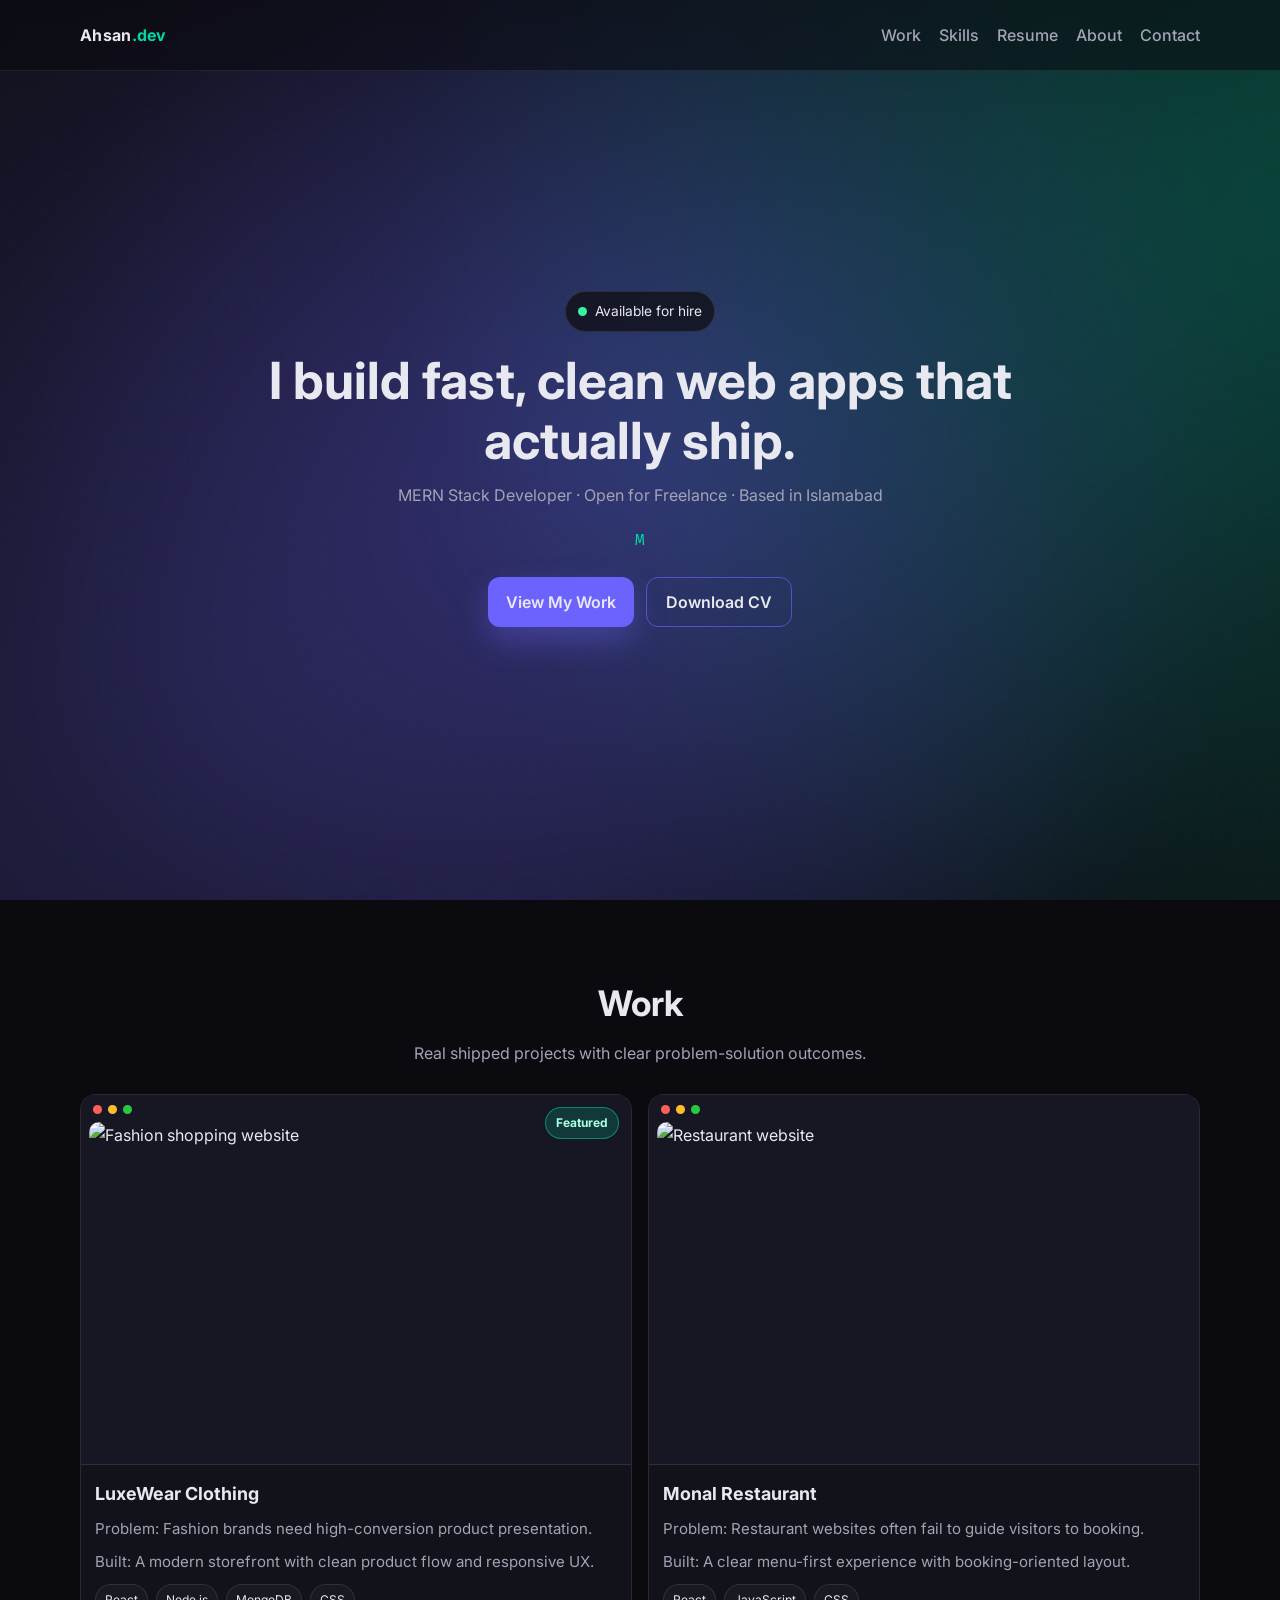
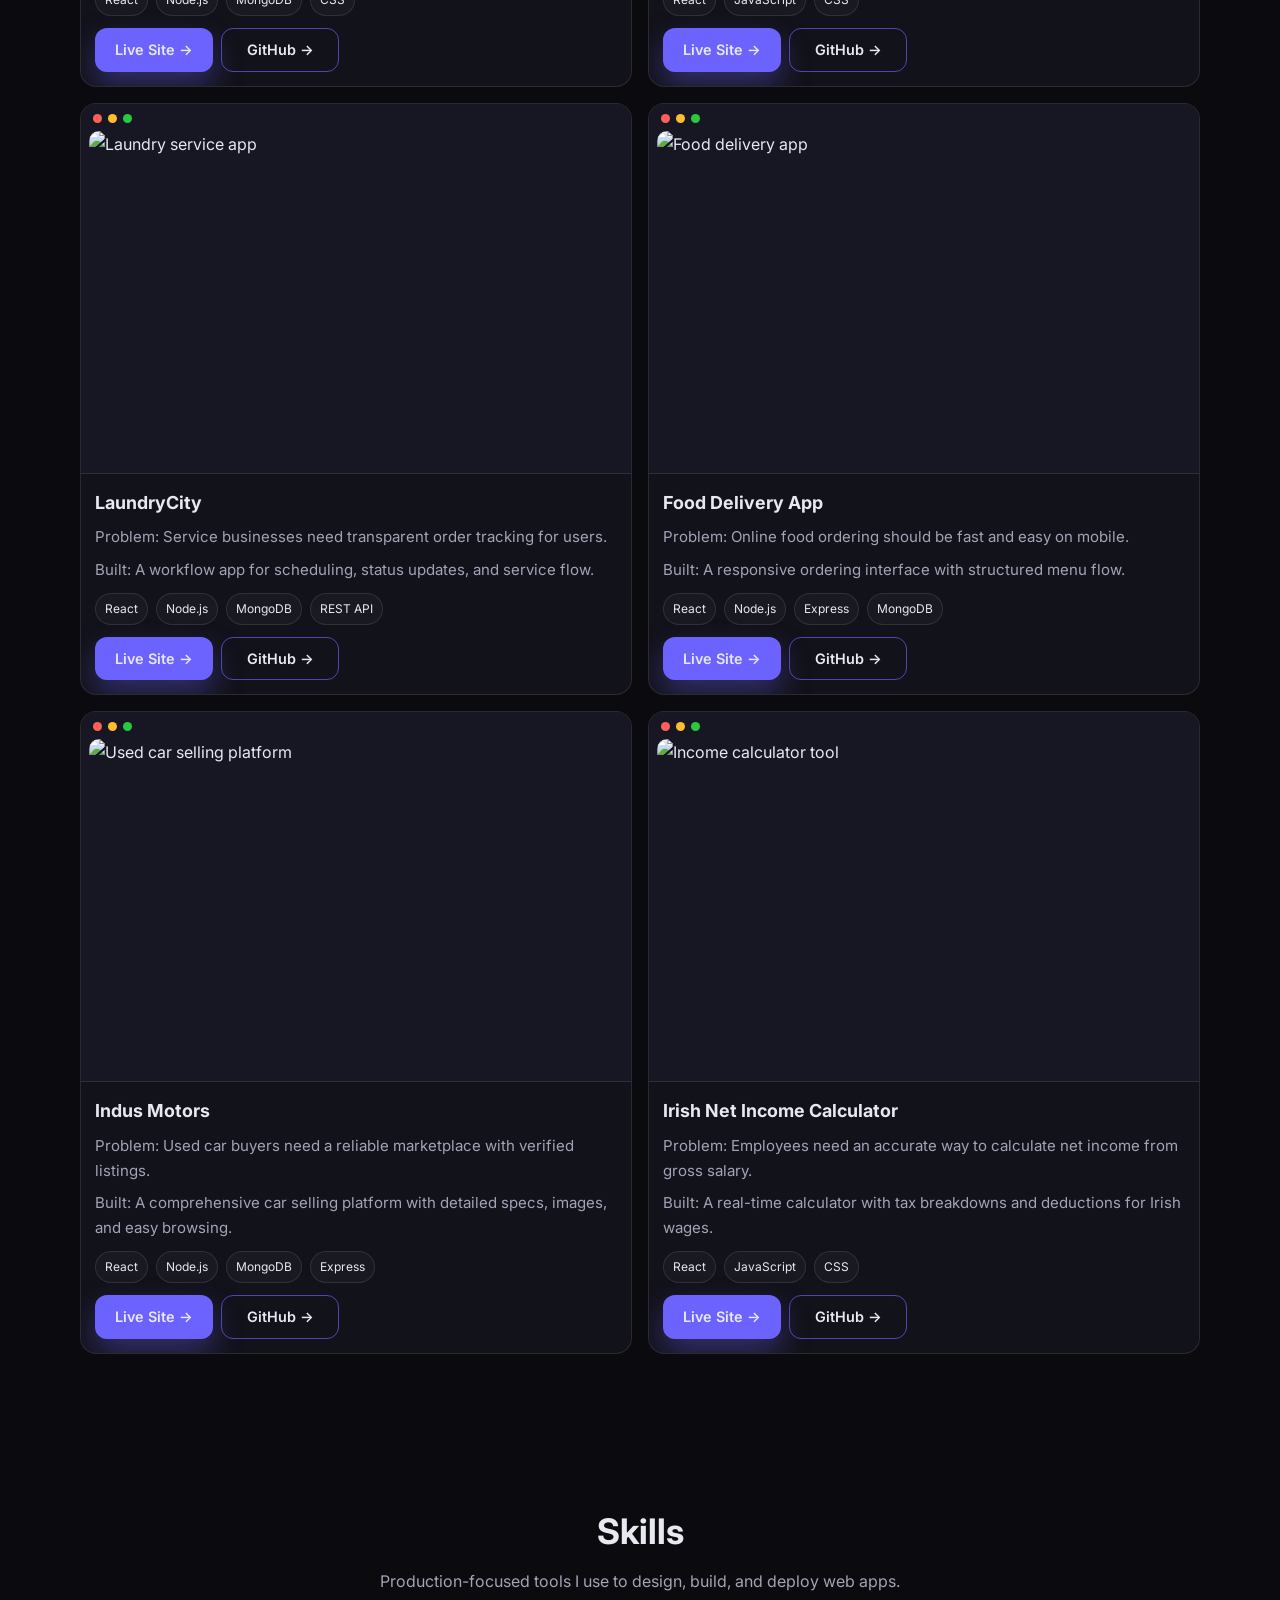
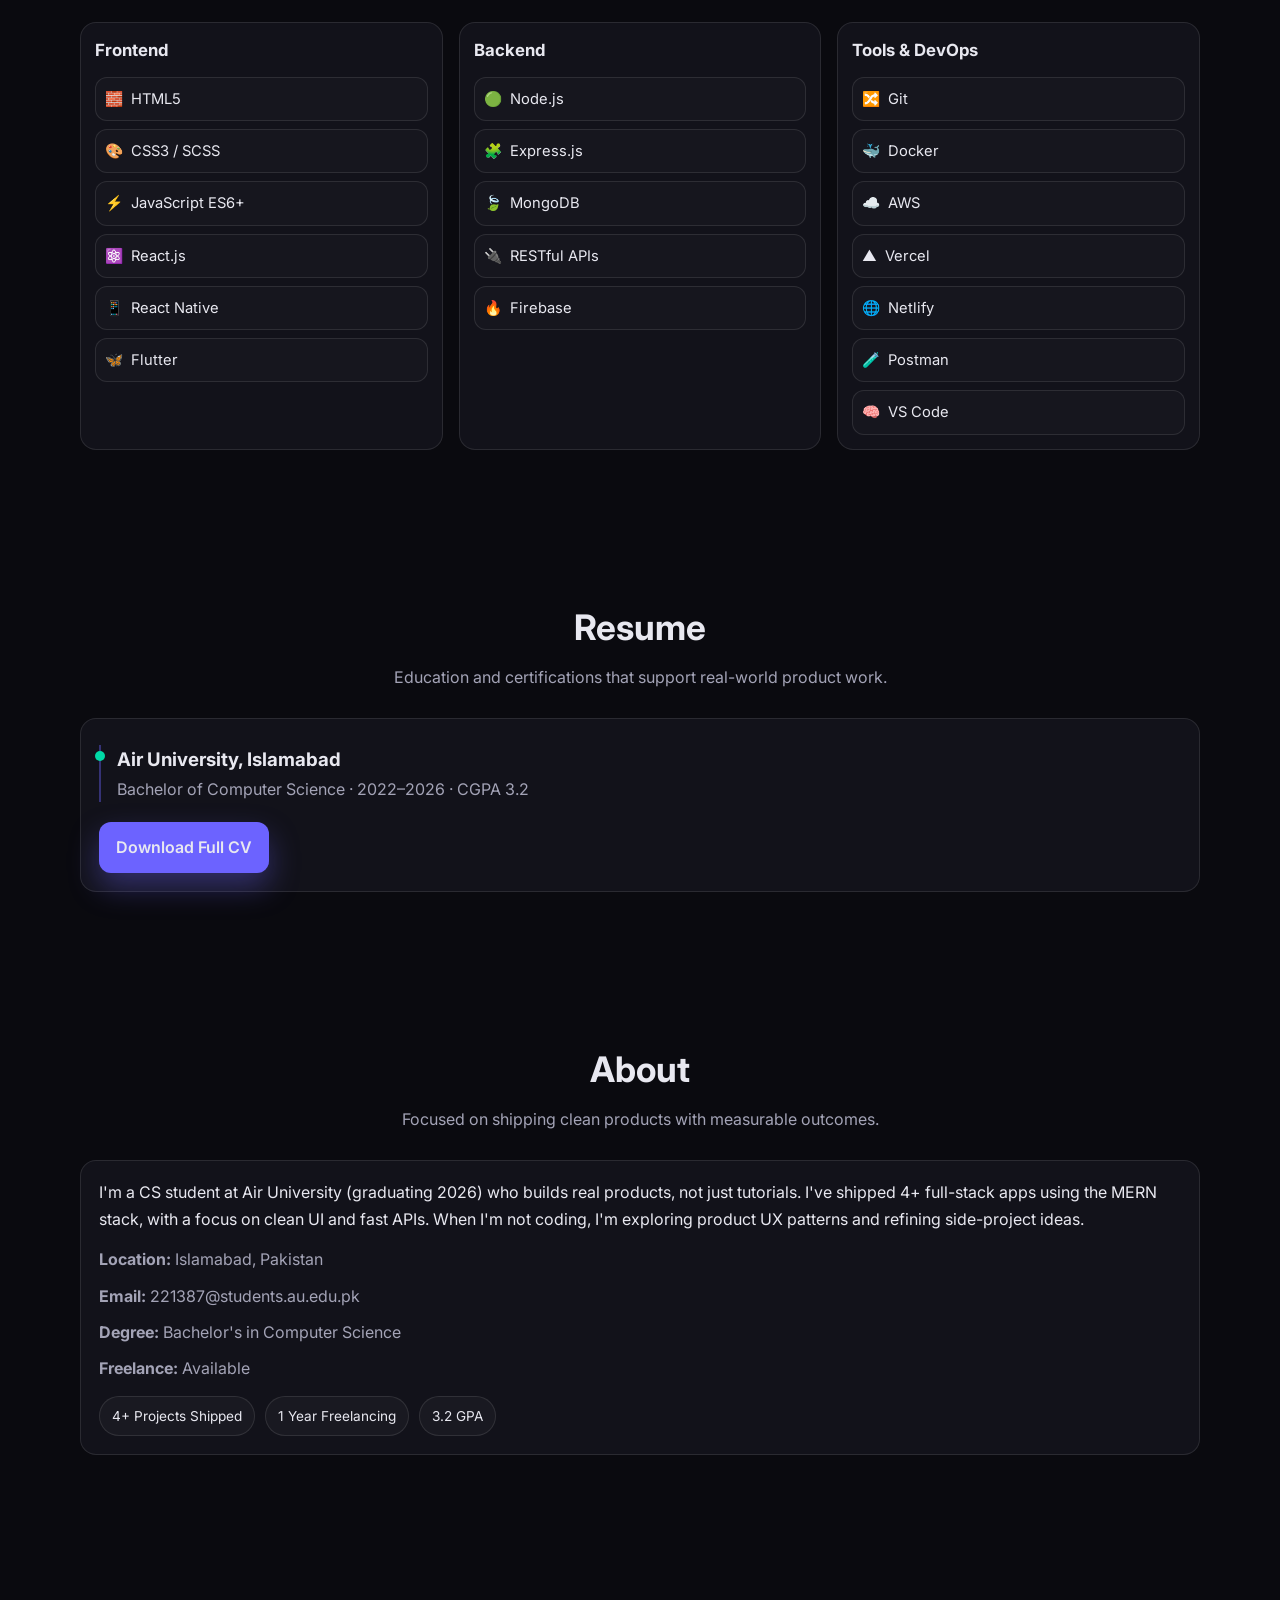
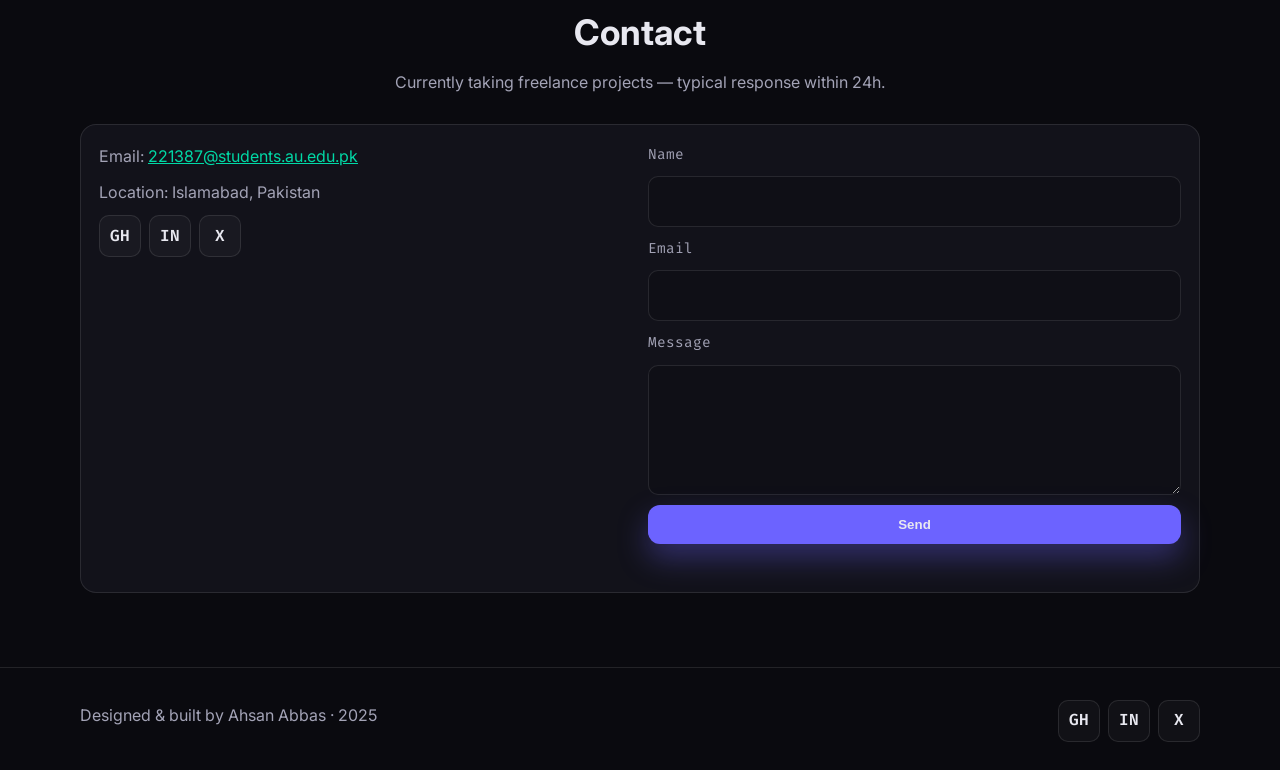
==== commit 1f7784e8: "Add Indus Motors and Irish Net Income Calculator projects; Remove certifications section; Add CV fil" ====
--- a/index.html
+++ b/index.html
@@ -823,6 +823,40 @@
                             </div>
                         </div>
                     </article>
+
+                    <article class="project-card">
+                        <div class="browser">
+                            <div class="browser-top"><i></i><i></i><i></i></div>
+                            <img loading="lazy" src="https://images.unsplash.com/photo-1519641471654-76ce0107ad1b?w=1200&h=600&fit=crop" alt="Used car selling platform">
+                        </div>
+                        <div class="project-content">
+                            <h3>Indus Motors</h3>
+                            <p>Problem: Used car buyers need a reliable marketplace with verified listings.</p>
+                            <p>Built: A comprehensive car selling platform with detailed specs, images, and easy browsing.</p>
+                            <div class="stack"><span>React</span><span>Node.js</span><span>MongoDB</span><span>Express</span></div>
+                            <div class="project-actions">
+                                <a class="btn btn-primary" href="https://indus-motor-group.vercel.app/" target="_blank" rel="noopener noreferrer">Live Site →</a>
+                                <a class="btn btn-outline" href="https://github.com/ahsan-abbas-dev" target="_blank" rel="noopener noreferrer">GitHub →</a>
+                            </div>
+                        </div>
+                    </article>
+
+                    <article class="project-card">
+                        <div class="browser">
+                            <div class="browser-top"><i></i><i></i><i></i></div>
+                            <img loading="lazy" src="https://images.unsplash.com/photo-1454165804606-c3d57bc86b40?w=1200&h=600&fit=crop" alt="Income calculator tool">
+                        </div>
+                        <div class="project-content">
+                            <h3>Irish Net Income Calculator</h3>
+                            <p>Problem: Employees need an accurate way to calculate net income from gross salary.</p>
+                            <p>Built: A real-time calculator with tax breakdowns and deductions for Irish wages.</p>
+                            <div class="stack"><span>React</span><span>JavaScript</span><span>CSS</span></div>
+                            <div class="project-actions">
+                                <a class="btn btn-primary" href="https://irish-net-salary-calculator.vercel.app/" target="_blank" rel="noopener noreferrer">Live Site →</a>
+                                <a class="btn btn-outline" href="https://github.com/ahsan-abbas-dev" target="_blank" rel="noopener noreferrer">GitHub →</a>
+                            </div>
+                        </div>
+                    </article>
                 </div>
             </div>
         </section>
@@ -889,30 +923,6 @@
                         </article>
                     </div>
 
-                    <h3 class="mt-14">Certifications</h3>
-                    <div class="cert-grid">
-                        <article class="cert">
-                            <span class="cert-logo">ME</span>
-                            <strong>Meta Front-End Developer</strong>
-                            <span class="code-font text-muted">Coursera · 2024</span>
-                            <a class="btn btn-outline" href="https://www.coursera.org/" target="_blank" rel="noopener noreferrer">Verify →</a>
-                        </article>
-
-                        <article class="cert">
-                            <span class="cert-logo">FC</span>
-                            <strong>JavaScript Algorithms & Data Structures</strong>
-                            <span class="code-font text-muted">freeCodeCamp · 2024</span>
-                            <a class="btn btn-outline" href="https://www.freecodecamp.org/" target="_blank" rel="noopener noreferrer">Verify →</a>
-                        </article>
-
-                        <article class="cert">
-                            <span class="cert-logo">FC</span>
-                            <strong>Responsive Web Design</strong>
-                            <span class="code-font text-muted">freeCodeCamp · 2023</span>
-                            <a class="btn btn-outline" href="https://www.freecodecamp.org/" target="_blank" rel="noopener noreferrer">Verify →</a>
-                        </article>
-                    </div>
-
                     <div class="mt-14">
                         <a class="btn btn-primary" href="images/Ahsan-Abbas-CV.pdf" download>Download Full CV</a>
                     </div>
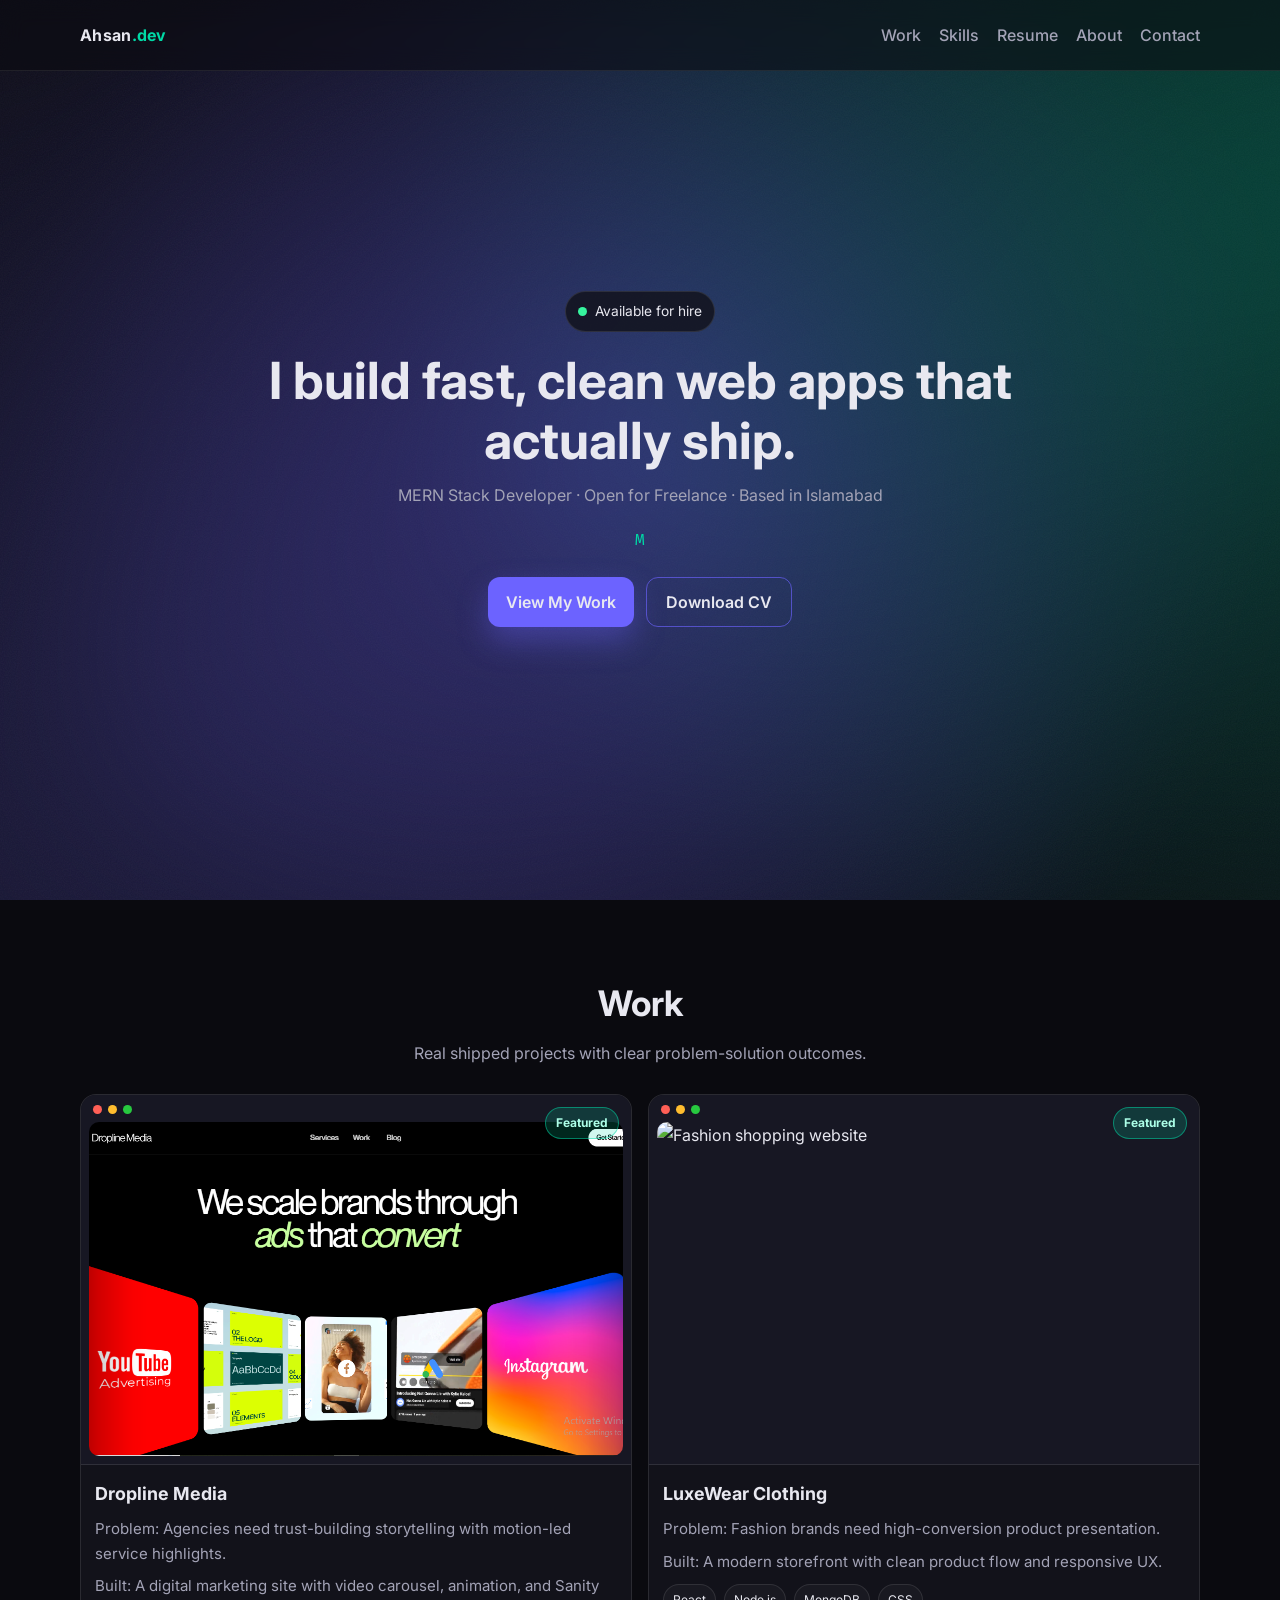
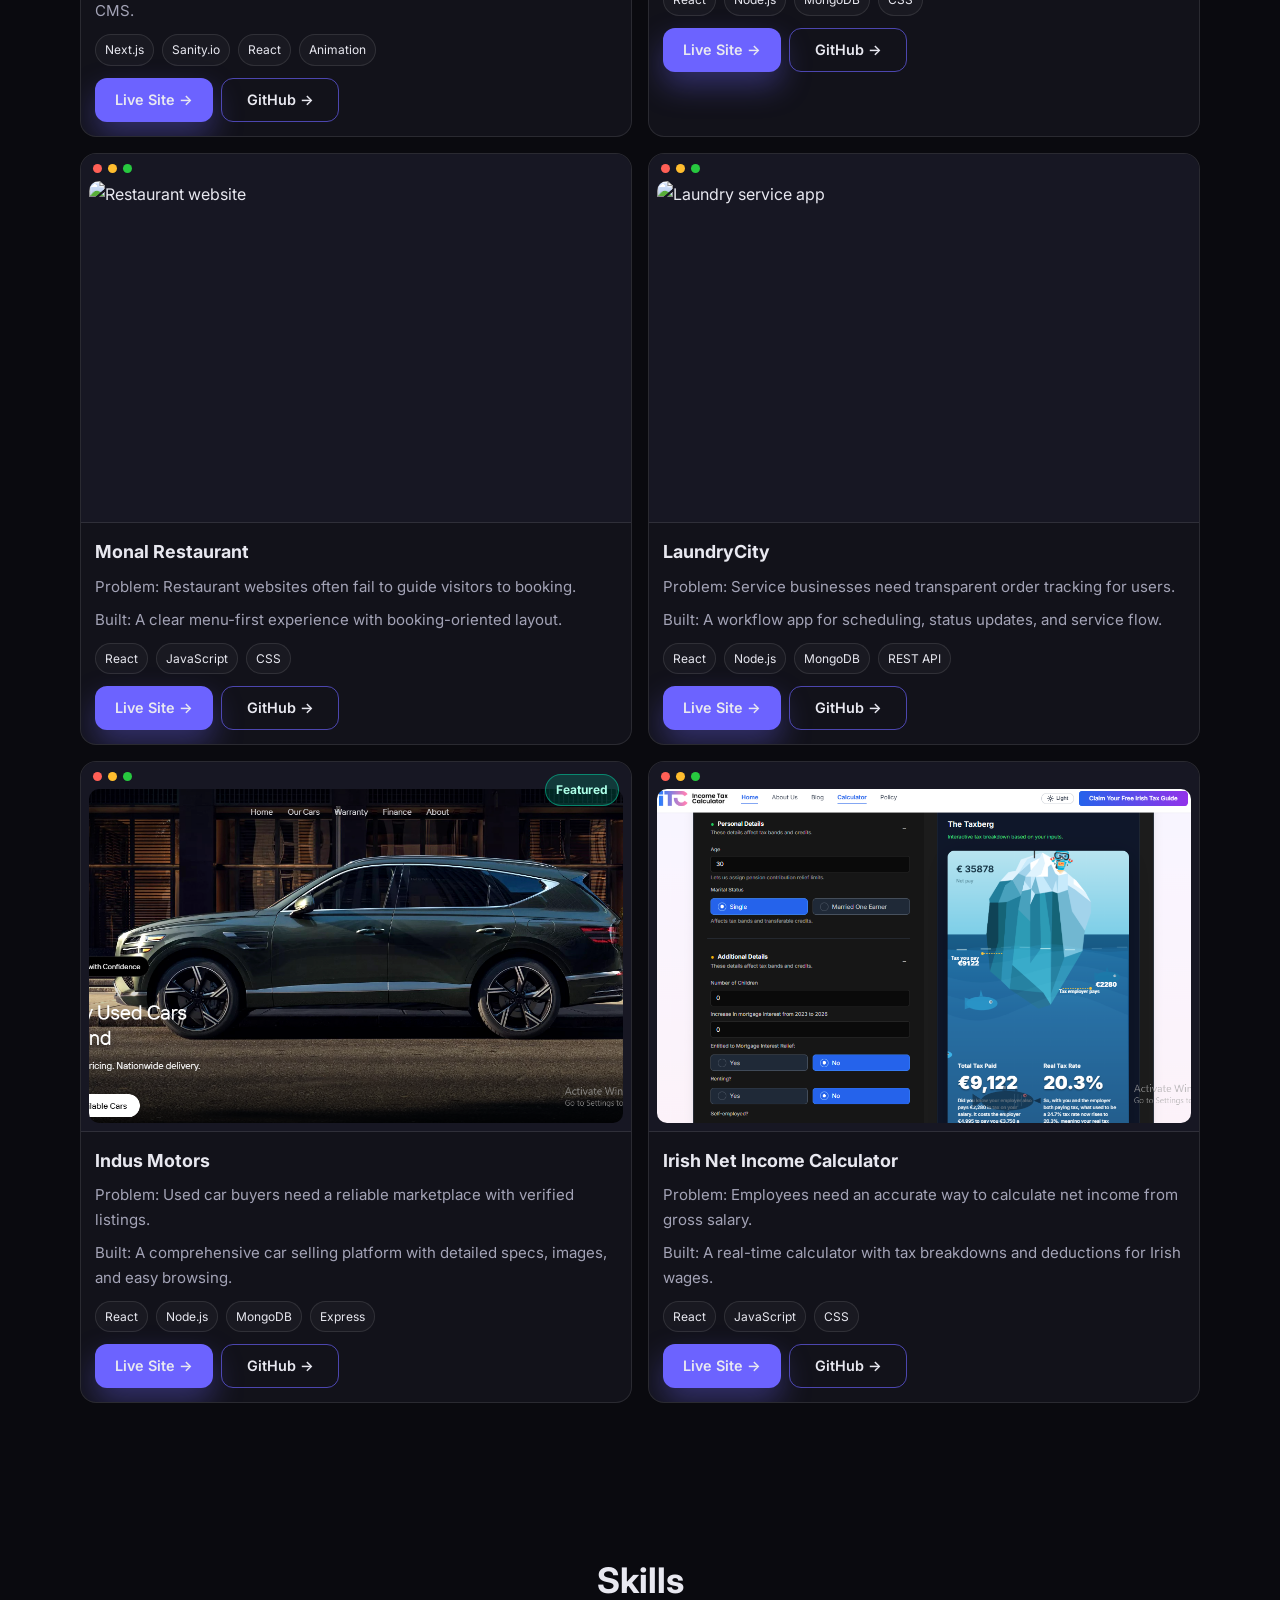
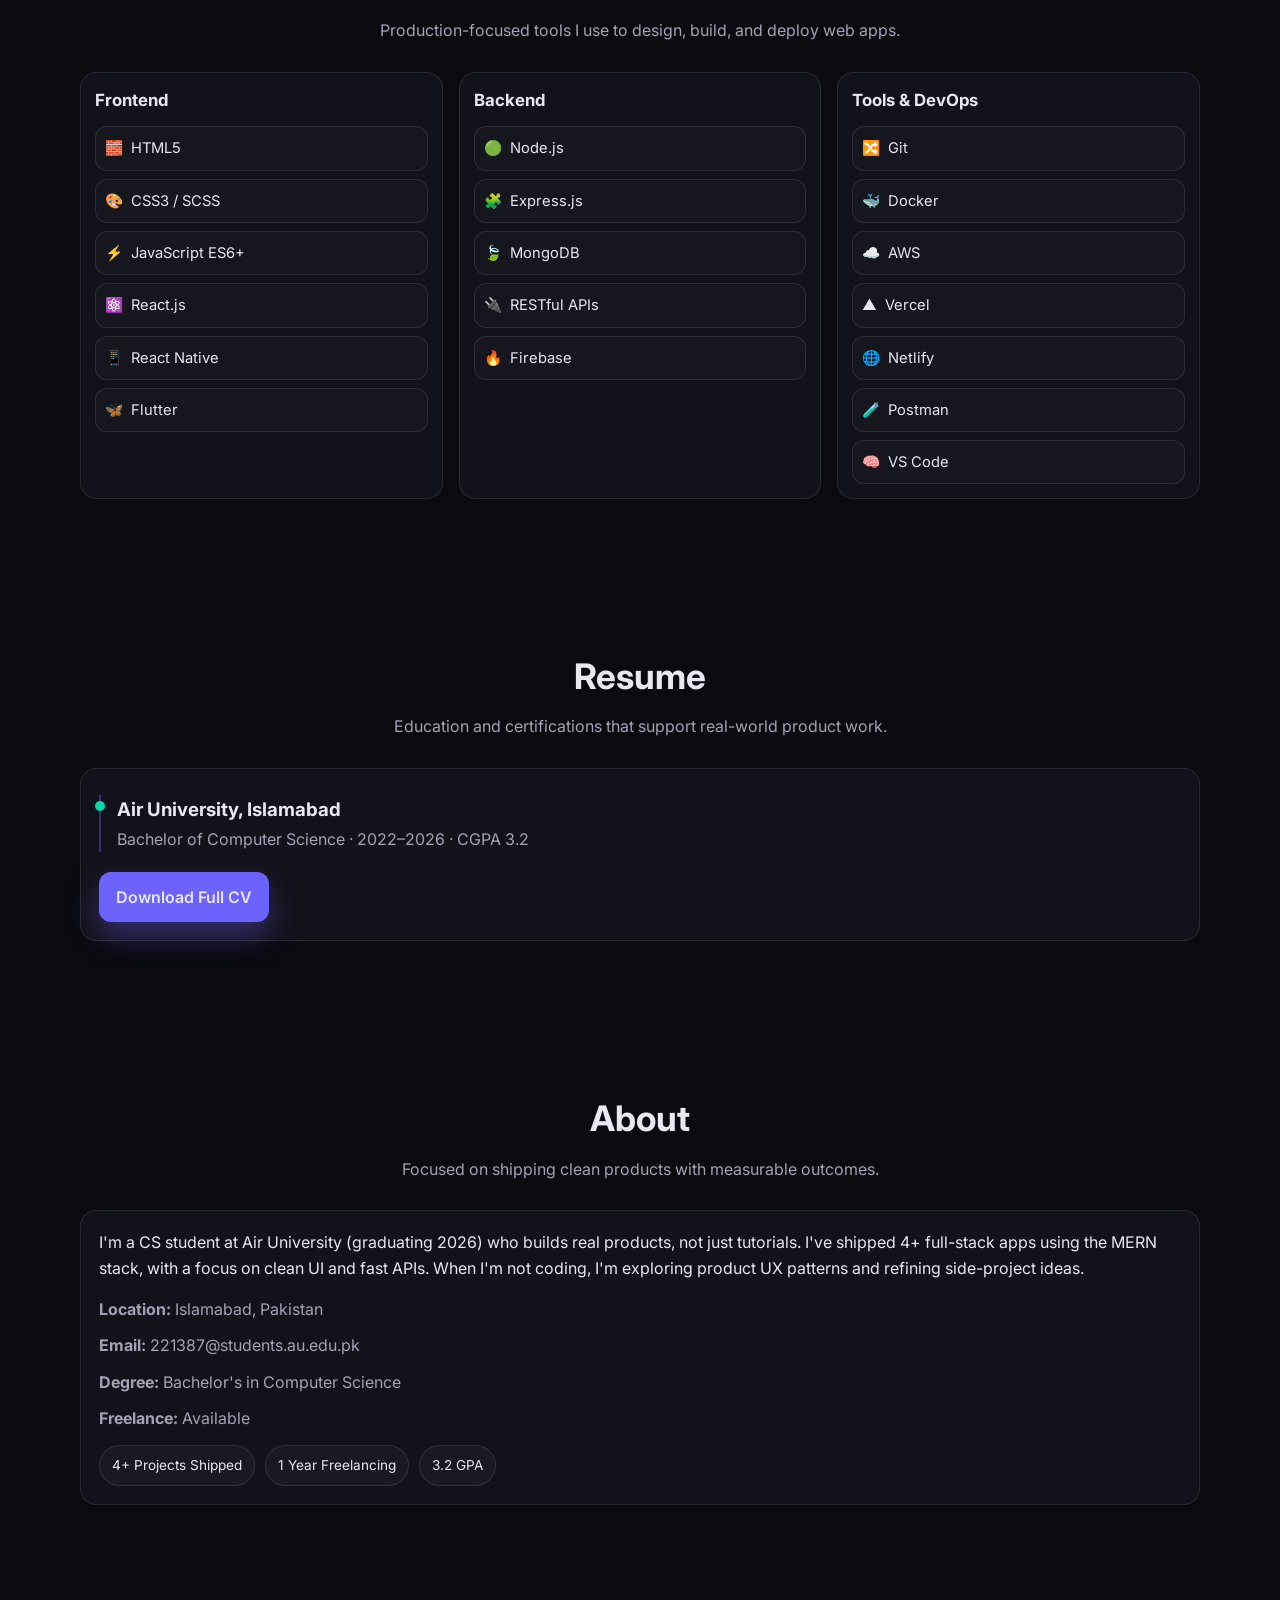
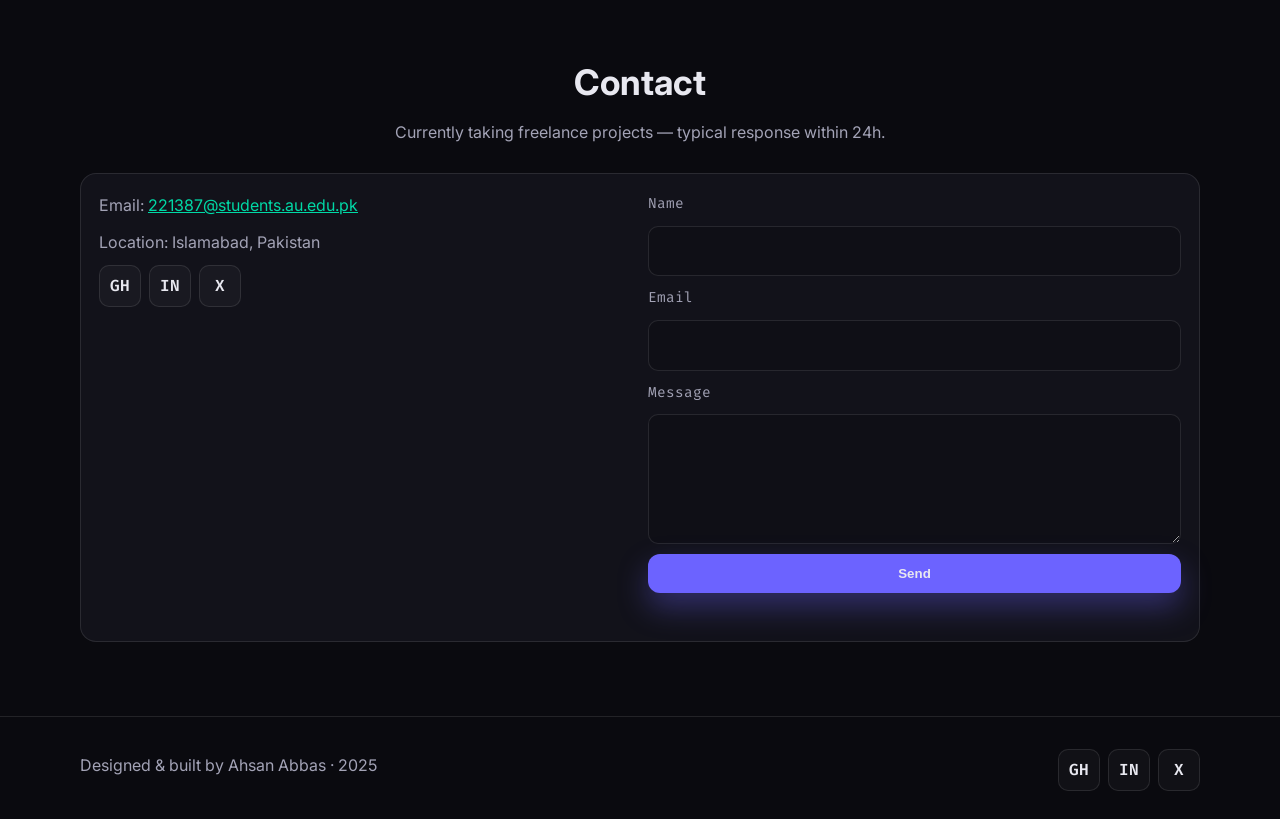
==== commit 55b57e71: "Update project images" ====
--- a/index.html
+++ b/index.html
@@ -759,6 +759,24 @@
                         <span class="featured">Featured</span>
                         <div class="browser">
                             <div class="browser-top"><i></i><i></i><i></i></div>
+                            <img loading="lazy" src="images/dropline.PNG" alt="Digital marketing agency website">
+                        </div>
+                        <div class="project-content">
+                            <h3>Dropline Media</h3>
+                            <p>Problem: Agencies need trust-building storytelling with motion-led service highlights.</p>
+                            <p>Built: A digital marketing site with video carousel, animation, and Sanity CMS.</p>
+                            <div class="stack"><span>Next.js</span><span>Sanity.io</span><span>React</span><span>Animation</span></div>
+                            <div class="project-actions">
+                                <a class="btn btn-primary" href="https://dropline-media-fsj6.vercel.app/" target="_blank" rel="noopener noreferrer">Live Site →</a>
+                                <a class="btn btn-outline" href="https://github.com/ahsan-abbas-dev" target="_blank" rel="noopener noreferrer">GitHub →</a>
+                            </div>
+                        </div>
+                    </article>
+
+                    <article class="project-card">
+                        <span class="featured">Featured</span>
+                        <div class="browser">
+                            <div class="browser-top"><i></i><i></i><i></i></div>
                             <img loading="lazy" src="https://images.unsplash.com/photo-1483985988355-763728e1935b?auto=format&fit=crop&w=1200&q=80" alt="Fashion shopping website">
                         </div>
                         <div class="project-content">
@@ -808,26 +826,10 @@
                     </article>
 
                     <article class="project-card">
+                        <span class="featured">Featured</span>
                         <div class="browser">
                             <div class="browser-top"><i></i><i></i><i></i></div>
-                            <img loading="lazy" src="https://images.unsplash.com/photo-1512621776951-a57141f2eefd?auto=format&fit=crop&w=1200&q=80" alt="Food delivery app">
-                        </div>
-                        <div class="project-content">
-                            <h3>Food Delivery App</h3>
-                            <p>Problem: Online food ordering should be fast and easy on mobile.</p>
-                            <p>Built: A responsive ordering interface with structured menu flow.</p>
-                            <div class="stack"><span>React</span><span>Node.js</span><span>Express</span><span>MongoDB</span></div>
-                            <div class="project-actions">
-                                <a class="btn btn-primary" href="https://a-u-a-hotel-app.vercel.app/" target="_blank" rel="noopener noreferrer">Live Site →</a>
-                                <a class="btn btn-outline" href="https://github.com/ahsan-abbas-dev" target="_blank" rel="noopener noreferrer">GitHub →</a>
-                            </div>
-                        </div>
-                    </article>
-
-                    <article class="project-card">
-                        <div class="browser">
-                            <div class="browser-top"><i></i><i></i><i></i></div>
-                            <img loading="lazy" src="https://images.unsplash.com/photo-1519641471654-76ce0107ad1b?w=1200&h=600&fit=crop" alt="Used car selling platform">
+                            <img loading="lazy" src="images/indus%20motors.PNG" alt="Used car selling platform">
                         </div>
                         <div class="project-content">
                             <h3>Indus Motors</h3>
@@ -844,7 +846,7 @@
                     <article class="project-card">
                         <div class="browser">
                             <div class="browser-top"><i></i><i></i><i></i></div>
-                            <img loading="lazy" src="https://images.unsplash.com/photo-1454165804606-c3d57bc86b40?w=1200&h=600&fit=crop" alt="Income calculator tool">
+                            <img loading="lazy" src="images/irish%20calculator.PNG" alt="Income calculator tool">
                         </div>
                         <div class="project-content">
                             <h3>Irish Net Income Calculator</h3>
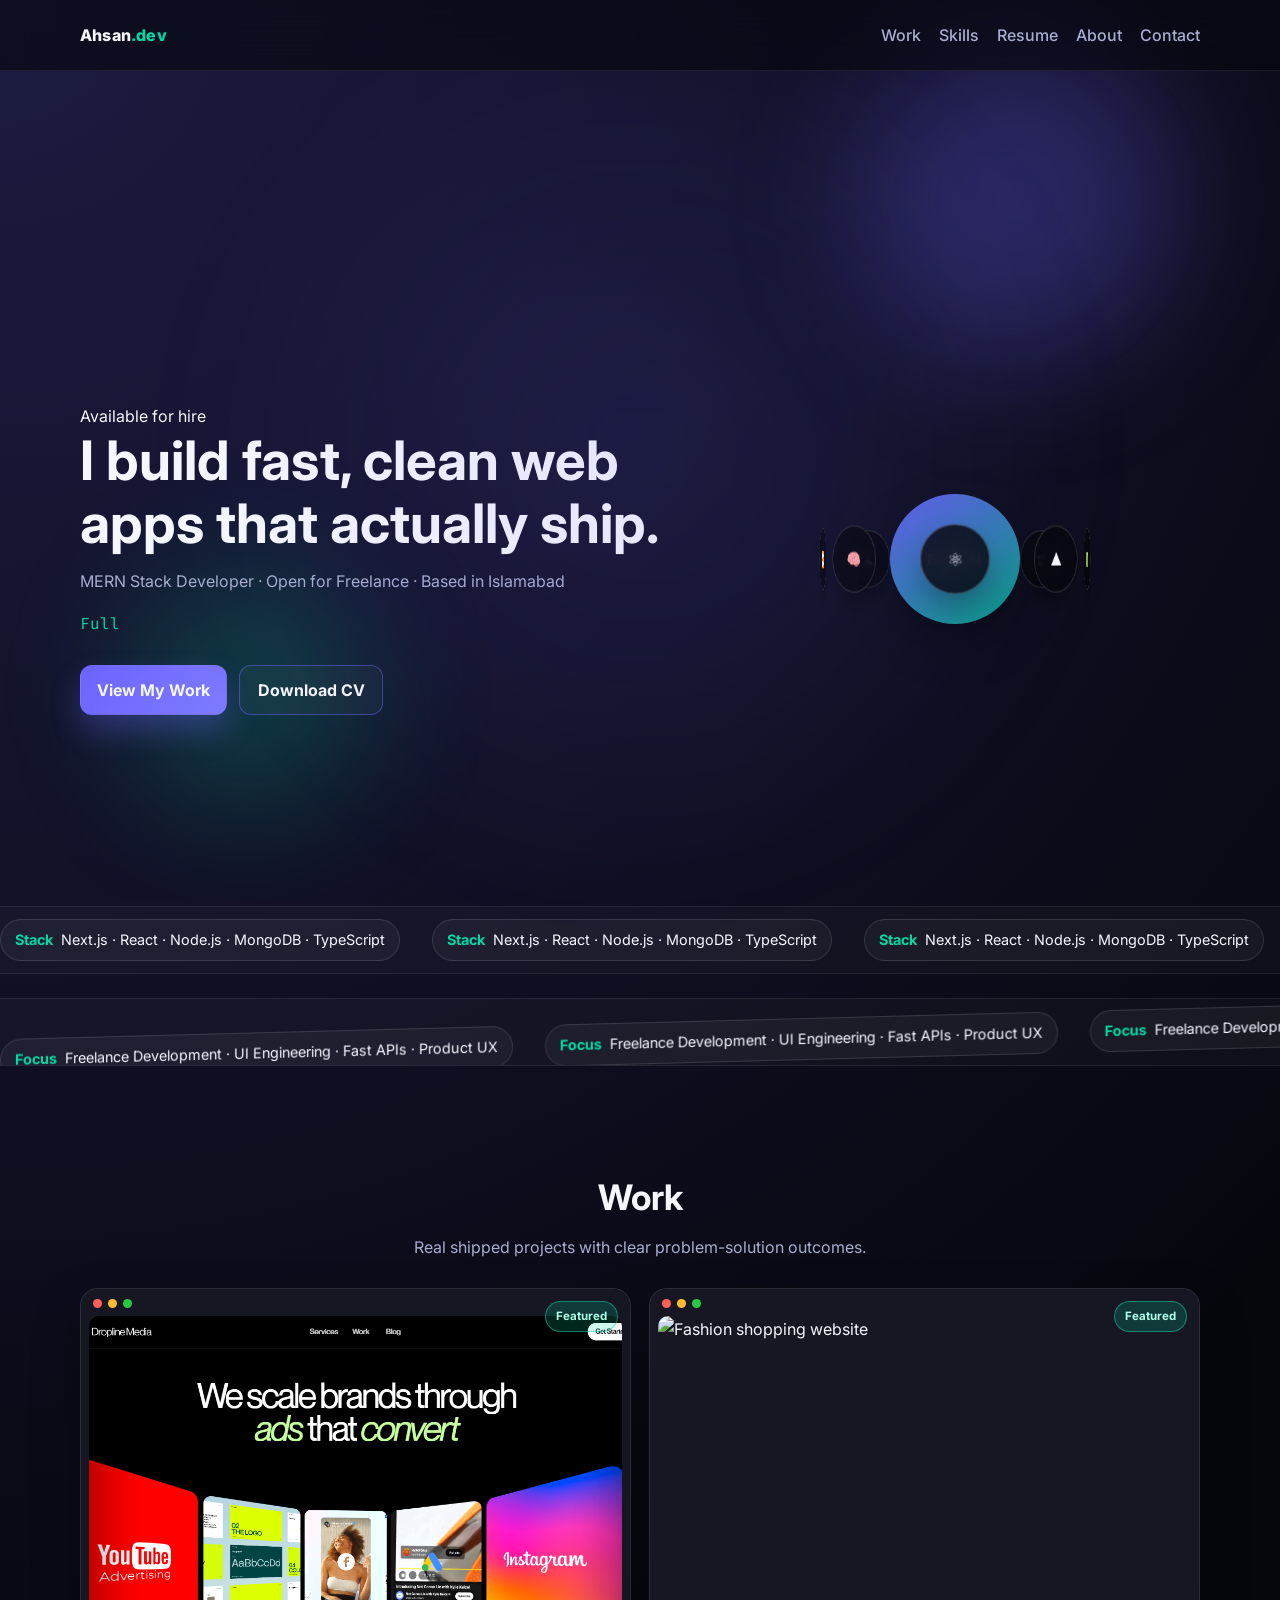
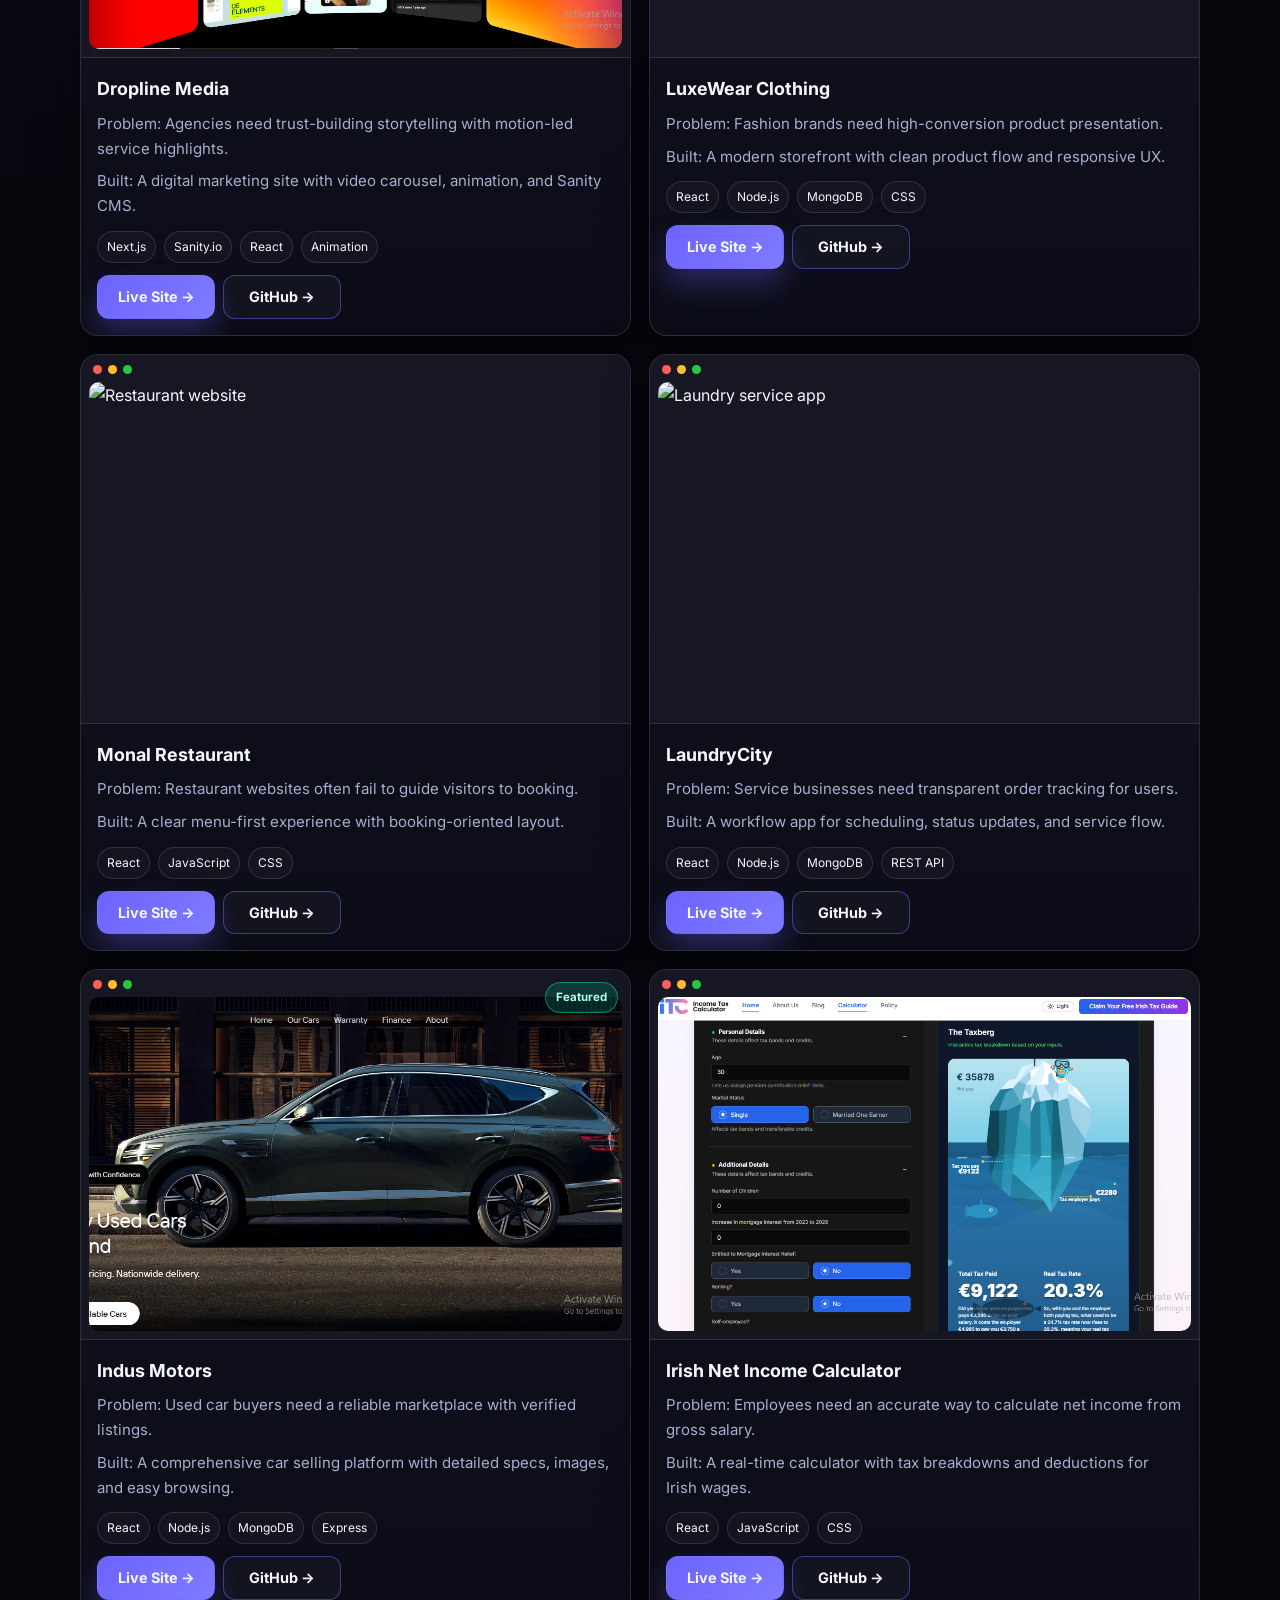
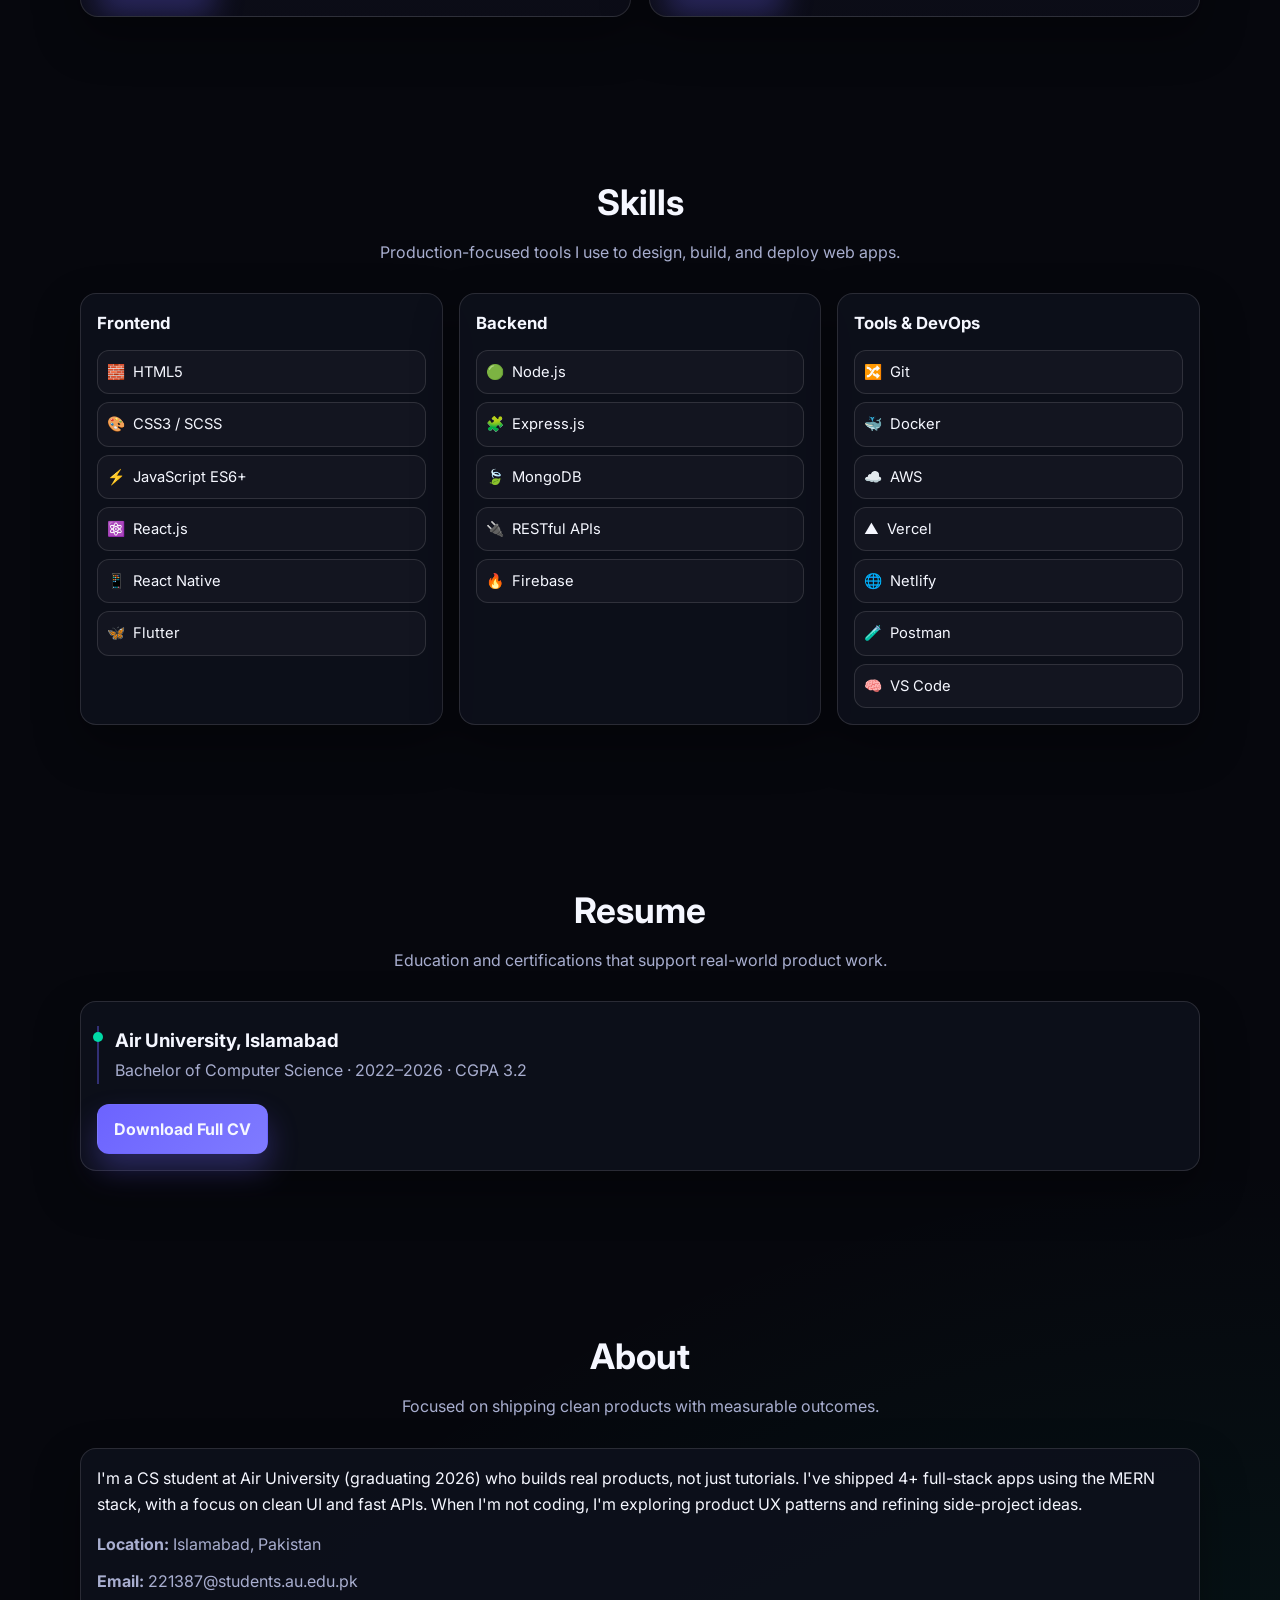
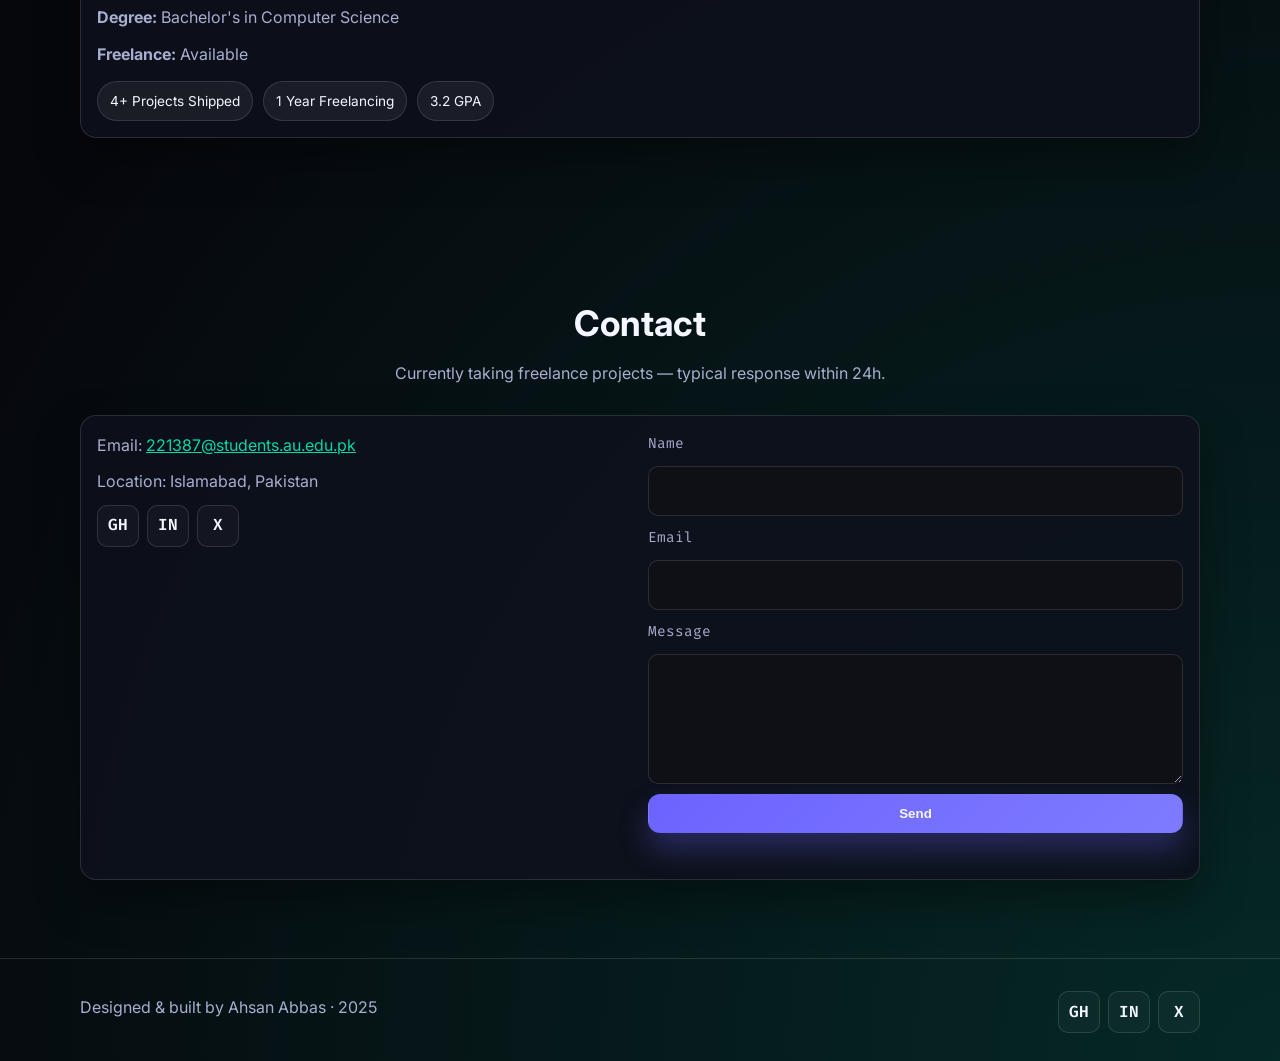
==== commit eebf14e3: "Your commit message" ====
--- a/index.html
+++ b/index.html
@@ -22,684 +22,7 @@
     <link rel="preconnect" href="https://fonts.googleapis.com">
     <link rel="preconnect" href="https://fonts.gstatic.com" crossorigin>
     <link href="https://fonts.googleapis.com/css2?family=Fira+Code:wght@400;500;600&family=Inter:wght@400;500;600;700;800&display=swap" rel="stylesheet">
-
-    <style>
-        :root {
-            --primary: #6C63FF;
-            --accent: #00D9A6;
-            --bg: #0A0A0F;
-            --surface: #12121A;
-            --text: #E8E8F0;
-            --muted: #A3A3B6;
-            --border: rgba(255, 255, 255, 0.1);
-            --transition: 200ms ease;
-            --shadow: 0 20px 40px rgba(0, 0, 0, 0.35);
-        }
-
-        * { box-sizing: border-box; margin: 0; padding: 0; }
-
-        html { scroll-behavior: smooth; }
-
-        body {
-            font-family: 'Inter', sans-serif;
-            background: var(--bg);
-            color: var(--text);
-            line-height: 1.65;
-            min-height: 100vh;
-            position: relative;
-            overflow-x: hidden;
-        }
-
-        body::before {
-            content: '';
-            position: fixed;
-            inset: 0;
-            pointer-events: none;
-            opacity: 0.12;
-            background-image: url("data:image/svg+xml,%3Csvg xmlns='http://www.w3.org/2000/svg' width='140' height='140' viewBox='0 0 140 140'%3E%3Cfilter id='n'%3E%3CfeTurbulence type='fractalNoise' baseFrequency='0.85' numOctaves='2' stitchTiles='stitch'/%3E%3C/filter%3E%3Crect width='140' height='140' filter='url(%23n)' opacity='0.45'/%3E%3C/svg%3E");
-            z-index: 0;
-        }
-
-        .skip-link {
-            position: absolute;
-            left: 12px;
-            top: -44px;
-            background: var(--accent);
-            color: #07110d;
-            font-weight: 700;
-            text-decoration: none;
-            padding: 8px 12px;
-            border-radius: 10px;
-            z-index: 2000;
-        }
-
-        .skip-link:focus { top: 12px; }
-
-        .container {
-            width: min(1120px, 92vw);
-            margin: 0 auto;
-            position: relative;
-            z-index: 1;
-        }
-
-        .section {
-            padding: 74px 0;
-            opacity: 0;
-            transform: translateY(22px);
-            transition: opacity 520ms ease, transform 520ms ease;
-        }
-
-        .section.revealed {
-            opacity: 1;
-            transform: translateY(0);
-        }
-
-        .section-title {
-            margin-bottom: 28px;
-            text-align: center;
-        }
-
-        .section-title h2 {
-            font-size: clamp(1.5rem, 3vw, 2.2rem);
-            margin-bottom: 8px;
-        }
-
-        .section-title p {
-            color: var(--muted);
-            max-width: 680px;
-            margin: 0 auto;
-        }
-
-        .chip {
-            display: inline-flex;
-            align-items: center;
-            gap: 8px;
-            border: 1px solid var(--border);
-            background: rgba(255, 255, 255, 0.03);
-            color: var(--text);
-            border-radius: 999px;
-            padding: 8px 12px;
-            font-size: 0.85rem;
-        }
-
-        .code-font { font-family: 'Fira Code', monospace; }
-
-        .header {
-            position: fixed;
-            top: 0;
-            left: 0;
-            right: 0;
-            z-index: 1000;
-            background: rgba(10, 10, 15, 0.55);
-            border-bottom: 1px solid rgba(255, 255, 255, 0.08);
-            -webkit-backdrop-filter: blur(12px);
-            backdrop-filter: blur(12px);
-        }
-
-        .nav-wrap {
-            min-height: 70px;
-            display: flex;
-            align-items: center;
-            justify-content: space-between;
-            gap: 20px;
-        }
-
-        .brand {
-            color: var(--text);
-            text-decoration: none;
-            font-weight: 700;
-            letter-spacing: 0.3px;
-        }
-
-        .brand span { color: var(--accent); }
-
-        .nav-links {
-            display: none;
-            list-style: none;
-            gap: 18px;
-        }
-
-        .nav-links a {
-            color: var(--muted);
-            text-decoration: none;
-            font-weight: 500;
-            transition: color var(--transition);
-        }
-
-        .nav-links a:hover,
-        .nav-links a.active { color: var(--text); }
-
-        .menu-btn {
-            border: 1px solid var(--border);
-            background: rgba(255, 255, 255, 0.04);
-            color: var(--text);
-            border-radius: 10px;
-            width: 44px;
-            height: 44px;
-            display: inline-grid;
-            place-items: center;
-        }
-
-        .menu-btn span,
-        .menu-btn span::before,
-        .menu-btn span::after {
-            display: block;
-            width: 18px;
-            height: 2px;
-            background: var(--text);
-            border-radius: 2px;
-            content: '';
-            position: relative;
-            transition: transform var(--transition), opacity var(--transition);
-        }
-
-        .menu-btn span::before { transform: translateY(-6px); }
-        .menu-btn span::after { transform: translateY(4px); }
-
-        .mobile-menu {
-            display: none;
-            padding-bottom: 14px;
-        }
-
-        .mobile-menu.open { display: block; }
-
-        .mobile-menu a {
-            display: block;
-            color: var(--muted);
-            text-decoration: none;
-            padding: 9px 0;
-            border-top: 1px solid rgba(255, 255, 255, 0.06);
-        }
-
-        .mobile-menu a:first-child { margin-top: 6px; }
-
-        .hero {
-            min-height: 100svh;
-            padding-top: 92px;
-            display: grid;
-            place-items: center;
-            position: relative;
-            overflow: hidden;
-        }
-
-        .mesh,
-        .mesh::before,
-        .mesh::after {
-            position: absolute;
-            inset: -20%;
-            border-radius: 50%;
-            pointer-events: none;
-            filter: blur(48px);
-            animation: float 11s ease-in-out infinite;
-            z-index: 0;
-        }
-
-        .mesh {
-            background: radial-gradient(circle, rgba(108, 99, 255, 0.35) 0%, transparent 60%);
-        }
-
-        .mesh::before {
-            content: '';
-            background: radial-gradient(circle, rgba(0, 217, 166, 0.28) 0%, transparent 60%);
-            transform: translate(26%, -14%);
-            animation-delay: -3s;
-        }
-
-        .mesh::after {
-            content: '';
-            background: radial-gradient(circle, rgba(108, 99, 255, 0.22) 0%, transparent 62%);
-            transform: translate(-18%, 16%);
-            animation-delay: -5.2s;
-        }
-
-        @keyframes float {
-            0%, 100% { transform: translate(0, 0) scale(1); }
-            50% { transform: translate(4%, -3%) scale(1.05); }
-        }
-
-        .hero-inner {
-            text-align: center;
-            position: relative;
-            z-index: 1;
-            max-width: 860px;
-            opacity: 0;
-            transform: translateY(14px);
-            transition: opacity 650ms ease, transform 650ms ease;
-        }
-
-        body.loaded .hero-inner {
-            opacity: 1;
-            transform: translateY(0);
-        }
-
-        .hire-badge {
-            display: inline-flex;
-            align-items: center;
-            gap: 8px;
-            margin-bottom: 18px;
-            border-radius: 999px;
-            border: 1px solid var(--border);
-            background: rgba(18, 18, 26, 0.8);
-            padding: 8px 12px;
-            font-size: 0.86rem;
-            color: var(--text);
-        }
-
-        .dot {
-            width: 9px;
-            height: 9px;
-            border-radius: 50%;
-            background: #36f49f;
-            box-shadow: 0 0 0 0 rgba(54, 244, 159, 0.75);
-            animation: pulse 1.7s infinite;
-        }
-
-        @keyframes pulse {
-            0% { box-shadow: 0 0 0 0 rgba(54, 244, 159, 0.75); }
-            70% { box-shadow: 0 0 0 12px rgba(54, 244, 159, 0); }
-            100% { box-shadow: 0 0 0 0 rgba(54, 244, 159, 0); }
-        }
-
-        .hero h1 {
-            font-size: clamp(1.9rem, 5vw, 3.2rem);
-            line-height: 1.18;
-            margin-bottom: 12px;
-        }
-
-        .hero-sub {
-            color: var(--muted);
-            margin-bottom: 18px;
-        }
-
-        .typewriter {
-            height: 28px;
-            color: var(--accent);
-            font-family: 'Fira Code', monospace;
-            margin-bottom: 22px;
-        }
-
-        .hero-cta {
-            display: flex;
-            justify-content: center;
-            gap: 12px;
-            flex-wrap: wrap;
-        }
-
-        .btn {
-            text-decoration: none;
-            border-radius: 12px;
-            padding: 11px 16px;
-            font-weight: 600;
-            transition: all var(--transition);
-            border: 1px solid transparent;
-            display: inline-flex;
-            align-items: center;
-            justify-content: center;
-            gap: 8px;
-            color: var(--text);
-            min-width: 146px;
-        }
-
-        .btn-primary {
-            background: var(--primary);
-            box-shadow: 0 14px 30px rgba(108, 99, 255, 0.35);
-        }
-
-        .btn-primary:hover { transform: translateY(-2px); }
-
-        .btn-outline {
-            border-color: rgba(108, 99, 255, 0.65);
-            background: transparent;
-        }
-
-        .btn-outline:hover { background: rgba(108, 99, 255, 0.15); }
-
-        .project-grid {
-            display: grid;
-            grid-template-columns: 1fr;
-            gap: 16px;
-        }
-
-        .project-card {
-            border: 1px solid var(--border);
-            background: var(--surface);
-            border-radius: 16px;
-            overflow: hidden;
-            transition: transform var(--transition), box-shadow var(--transition), border-color var(--transition);
-            position: relative;
-        }
-
-        .project-card:hover {
-            transform: translateY(-6px);
-            border-color: rgba(108, 99, 255, 0.5);
-            box-shadow: var(--shadow);
-        }
-
-        .featured {
-            position: absolute;
-            top: 12px;
-            right: 12px;
-            z-index: 2;
-            background: rgba(0, 217, 166, 0.18);
-            border: 1px solid rgba(0, 217, 166, 0.5);
-            color: #adffe8;
-            border-radius: 999px;
-            padding: 5px 10px;
-            font-size: 0.75rem;
-            font-weight: 700;
-        }
-
-        .browser {
-            border-bottom: 1px solid var(--border);
-            background: #171723;
-            padding: 8px;
-        }
-
-        .browser-top {
-            display: flex;
-            gap: 6px;
-            padding: 2px 4px 8px;
-        }
-
-        .browser-top i {
-            width: 9px;
-            height: 9px;
-            border-radius: 50%;
-            background: #414156;
-        }
-
-        .browser-top i:nth-child(1) { background: #ff5f56; }
-        .browser-top i:nth-child(2) { background: #ffbd2e; }
-        .browser-top i:nth-child(3) { background: #27c93f; }
-
-        .browser img {
-            width: 100%;
-            display: block;
-            aspect-ratio: 16 / 10;
-            object-fit: cover;
-            border-radius: 10px;
-            transition: transform var(--transition);
-        }
-
-        .project-card:hover .browser img { transform: scale(1.03); }
-
-        .project-content { padding: 14px; }
-
-        .project-content h3 { margin-bottom: 8px; font-size: 1.12rem; }
-
-        .project-content p { color: var(--muted); font-size: 0.94rem; margin-bottom: 8px; }
-
-        .stack {
-            display: flex;
-            flex-wrap: wrap;
-            gap: 8px;
-            margin: 10px 0 12px;
-        }
-
-        .stack span {
-            font-size: 0.75rem;
-            border: 1px solid var(--border);
-            border-radius: 999px;
-            padding: 5px 9px;
-            background: rgba(255, 255, 255, 0.03);
-        }
-
-        .project-actions {
-            display: flex;
-            gap: 8px;
-            flex-wrap: wrap;
-        }
-
-        .project-actions .btn {
-            min-width: 118px;
-            padding: 9px 12px;
-            font-size: 0.9rem;
-        }
-
-        .skills-grid {
-            display: grid;
-            grid-template-columns: 1fr;
-            gap: 16px;
-        }
-
-        .skill-group {
-            border: 1px solid var(--border);
-            background: var(--surface);
-            border-radius: 16px;
-            padding: 14px;
-        }
-
-        .skill-group h3 {
-            margin-bottom: 12px;
-            font-size: 1.05rem;
-        }
-
-        .tech-list {
-            display: grid;
-            grid-template-columns: repeat(2, minmax(0, 1fr));
-            gap: 8px;
-        }
-
-        .tech {
-            border: 1px solid var(--border);
-            border-radius: 12px;
-            padding: 9px;
-            display: flex;
-            align-items: center;
-            gap: 8px;
-            transition: border-color var(--transition), box-shadow var(--transition);
-            background: rgba(255, 255, 255, 0.02);
-            font-size: 0.92rem;
-        }
-
-        .tech:hover {
-            border-color: rgba(108, 99, 255, 0.75);
-            box-shadow: 0 0 0 1px rgba(108, 99, 255, 0.25), 0 0 20px rgba(108, 99, 255, 0.18);
-        }
-
-        .about-card,
-        .resume-wrap,
-        .contact-wrap {
-            border: 1px solid var(--border);
-            background: var(--surface);
-            border-radius: 16px;
-            padding: 18px;
-        }
-
-        .about-meta {
-            display: grid;
-            gap: 10px;
-            margin: 14px 0;
-            color: var(--muted);
-        }
-
-        .stats {
-            display: flex;
-            flex-wrap: wrap;
-            gap: 10px;
-            margin-top: 14px;
-        }
-
-        .timeline {
-            border-left: 2px solid rgba(108, 99, 255, 0.4);
-            margin: 8px 0 20px;
-            padding-left: 16px;
-        }
-
-        .timeline-item {
-            position: relative;
-            margin-bottom: 14px;
-        }
-
-        .timeline-item::before {
-            content: '';
-            position: absolute;
-            left: -22px;
-            top: 6px;
-            width: 10px;
-            height: 10px;
-            border-radius: 50%;
-            background: var(--accent);
-        }
-
-        .timeline-item p { color: var(--muted); }
-
-        .cert-grid {
-            display: grid;
-            grid-template-columns: 1fr;
-            gap: 10px;
-        }
-
-        .cert {
-            border: 1px solid var(--border);
-            border-radius: 12px;
-            padding: 12px;
-            background: rgba(255, 255, 255, 0.02);
-            display: grid;
-            gap: 7px;
-        }
-
-        .cert-logo {
-            width: 34px;
-            height: 34px;
-            border-radius: 9px;
-            display: inline-grid;
-            place-items: center;
-            font-size: 0.8rem;
-            font-weight: 700;
-            background: rgba(108, 99, 255, 0.2);
-            border: 1px solid rgba(108, 99, 255, 0.55);
-        }
-
-        .text-muted {
-            color: var(--muted);
-        }
-
-        .mt-14 {
-            margin-top: 14px;
-        }
-
-        .accent-link {
-            color: var(--accent);
-        }
-
-        .form-label {
-            font-size: 0.9rem;
-            color: var(--muted);
-        }
-
-        .contact-grid {
-            display: grid;
-            grid-template-columns: 1fr;
-            gap: 16px;
-        }
-
-        .contact-note {
-            color: var(--muted);
-            margin-bottom: 10px;
-        }
-
-        .social-row {
-            display: flex;
-            gap: 8px;
-            flex-wrap: wrap;
-            margin-top: 10px;
-        }
-
-        .icon-btn {
-            width: 42px;
-            height: 42px;
-            border-radius: 10px;
-            border: 1px solid var(--border);
-            background: rgba(255, 255, 255, 0.03);
-            color: var(--text);
-            text-decoration: none;
-            display: inline-grid;
-            place-items: center;
-            font-family: 'Fira Code', monospace;
-            font-weight: 600;
-            transition: all var(--transition);
-        }
-
-        .icon-btn:hover { border-color: rgba(0, 217, 166, 0.65); color: #b6ffea; }
-
-        .contact-form {
-            display: grid;
-            gap: 10px;
-        }
-
-        .contact-form input,
-        .contact-form textarea {
-            width: 100%;
-            border: 1px solid var(--border);
-            background: #0f0f16;
-            color: var(--text);
-            border-radius: 10px;
-            padding: 11px 12px;
-            font: inherit;
-        }
-
-        .contact-form textarea { min-height: 130px; resize: vertical; }
-
-        .form-feedback { min-height: 20px; color: var(--muted); font-size: 0.9rem; }
-
-        .footer {
-            border-top: 1px solid var(--border);
-            padding: 22px 0 28px;
-        }
-
-        .footer-wrap {
-            display: flex;
-            flex-direction: column;
-            gap: 12px;
-            align-items: center;
-            text-align: center;
-            color: var(--muted);
-        }
-
-        .to-top {
-            position: fixed;
-            right: 16px;
-            bottom: 16px;
-            z-index: 900;
-            width: 42px;
-            height: 42px;
-            border-radius: 10px;
-            border: 1px solid var(--border);
-            background: rgba(18, 18, 26, 0.9);
-            color: var(--text);
-            text-decoration: none;
-            display: inline-grid;
-            place-items: center;
-            opacity: 0;
-            pointer-events: none;
-            transition: opacity var(--transition);
-        }
-
-        .to-top.show {
-            opacity: 1;
-            pointer-events: auto;
-        }
-
-        a:focus-visible,
-        button:focus-visible,
-        input:focus-visible,
-        textarea:focus-visible {
-            outline: 2px solid var(--accent);
-            outline-offset: 2px;
-        }
-
-        @media (min-width: 768px) {
-            .menu-btn,
-            .mobile-menu { display: none !important; }
-            .nav-links { display: flex; }
-            .project-grid { grid-template-columns: repeat(2, minmax(0, 1fr)); }
-            .skills-grid { grid-template-columns: repeat(3, minmax(0, 1fr)); }
-            .tech-list { grid-template-columns: 1fr; }
-            .contact-grid { grid-template-columns: 1fr 1fr; }
-            .footer-wrap { flex-direction: row; justify-content: space-between; text-align: left; }
-        }
-    </style>
+    <link rel="stylesheet" href="style.css">
 </head>
 <body>
     <a href="#main" class="skip-link">Skip to content</a>
@@ -735,17 +58,52 @@
     <main id="main">
         <section class="hero section revealed" id="home">
             <div class="mesh" aria-hidden="true"></div>
-            <div class="container hero-inner">
-                <span class="hire-badge"><span class="dot" aria-hidden="true"></span>Available for hire</span>
-                <h1>I build fast, clean web apps that actually ship.</h1>
-                <p class="hero-sub">MERN Stack Developer · Open for Freelance · Based in Islamabad</p>
-                <p class="typewriter"><span id="typewriterText" class="code-font"></span></p>
-                <div class="hero-cta">
-                    <a class="btn btn-primary" href="#projects">View My Work</a>
-                    <a class="btn btn-outline" href="images/Ahsan-Abbas-CV.pdf" download>Download CV</a>
-                </div>
-            </div>
-        </section>
+            <div class="container hero-shell">
+                <div class="hero-copy">
+                    <span class="hire-badge"><span class="dot" aria-hidden="true"></span>Available for hire</span>
+                    <h1>I build fast, clean web apps that actually ship.</h1>
+                    <p class="hero-sub">MERN Stack Developer · Open for Freelance · Based in Islamabad</p>
+                    <p class="typewriter"><span id="typewriterText" class="code-font"></span></p>
+                    <div class="hero-cta">
+                        <a class="btn btn-primary" href="#projects">View My Work</a>
+                        <a class="btn btn-outline" href="images/Ahsan-Abbas-CV.pdf" download>Download CV</a>
+                    </div>
+                </div>
+                <div class="hero-visual">
+                    <div class="orbit-shell">
+                        <div class="orbit-ring" aria-hidden="true">
+                            <div class="orbit-item orbit-item--0"><span>⚛</span></div>
+                            <div class="orbit-item orbit-item--45"><span>▲</span></div>
+                            <div class="orbit-item orbit-item--90"><span>🟢</span></div>
+                            <div class="orbit-item orbit-item--135"><span>🍃</span></div>
+                            <div class="orbit-item orbit-item--180"><span>⚡</span></div>
+                            <div class="orbit-item orbit-item--225"><span>☁</span></div>
+                            <div class="orbit-item orbit-item--270"><span>🔀</span></div>
+                            <div class="orbit-item orbit-item--315"><span>🧠</span></div>
+                        </div>
+                        <div class="orbit-core">MERN</div>
+                    </div>
+                </div>
+            </div>
+        </section>
+
+        <div class="marquee" aria-hidden="true">
+            <div class="marquee-track">
+                <span class="marquee-pill"><strong>Stack</strong> Next.js · React · Node.js · MongoDB · TypeScript</span>
+                <span class="marquee-pill"><strong>Stack</strong> Next.js · React · Node.js · MongoDB · TypeScript</span>
+                <span class="marquee-pill"><strong>Stack</strong> Next.js · React · Node.js · MongoDB · TypeScript</span>
+                <span class="marquee-pill"><strong>Stack</strong> Next.js · React · Node.js · MongoDB · TypeScript</span>
+            </div>
+        </div>
+
+        <div class="marquee" aria-hidden="true">
+            <div class="marquee-track marquee-track-reverse marquee-skew">
+                <span class="marquee-pill"><strong>Focus</strong> Freelance Development · UI Engineering · Fast APIs · Product UX</span>
+                <span class="marquee-pill"><strong>Focus</strong> Freelance Development · UI Engineering · Fast APIs · Product UX</span>
+                <span class="marquee-pill"><strong>Focus</strong> Freelance Development · UI Engineering · Fast APIs · Product UX</span>
+                <span class="marquee-pill"><strong>Focus</strong> Freelance Development · UI Engineering · Fast APIs · Product UX</span>
+            </div>
+        </div>
 
         <section class="section" id="projects">
             <div class="container">
--- a/style.css
+++ b/style.css
@@ -0,0 +1,951 @@
+﻿/* Modern Portfolio Styles */
+:root {
+    --primary: #6c63ff;
+    --accent: #00d9a6;
+    --bg: #06070d;
+    --surface: rgba(15, 17, 28, 0.86);
+    --surface-strong: rgba(255, 255, 255, 0.06);
+    --text: #f5f7ff;
+    --muted: #a8aecf;
+    --border: rgba(255, 255, 255, 0.12);
+    --shadow: 0 20px 45px rgba(0, 0, 0, 0.35);
+    --transition: 220ms ease;
+    --max-width: 1120px;
+}
+
+* {
+    box-sizing: border-box;
+    margin: 0;
+    padding: 0;
+}
+
+html {
+    scroll-behavior: smooth;
+}
+
+body {
+    font-family: 'Inter', sans-serif;
+    background:
+        radial-gradient(circle at top left, rgba(108, 99, 255, 0.22), transparent 30%),
+        radial-gradient(circle at bottom right, rgba(0, 217, 166, 0.16), transparent 25%),
+        var(--bg);
+    color: var(--text);
+    line-height: 1.65;
+    min-height: 100vh;
+    overflow-x: hidden;
+    position: relative;
+}
+
+body::before,
+body::after {
+    content: '';
+    position: fixed;
+    inset: 0;
+    pointer-events: none;
+    z-index: 0;
+}
+
+body::before {
+    background-image: linear-gradient(rgba(255, 255, 255, 0.03) 1px, transparent 1px), linear-gradient(90deg, rgba(255, 255, 255, 0.03) 1px, transparent 1px);
+    background-size: 48px 48px;
+    -webkit-mask-image: linear-gradient(to bottom, rgba(0, 0, 0, 0.65), transparent 80%);
+    mask-image: linear-gradient(to bottom, rgba(0, 0, 0, 0.65), transparent 80%);
+    opacity: 0.26;
+}
+
+body::after {
+    background: radial-gradient(circle, rgba(108, 99, 255, 0.12), transparent 60%);
+    filter: blur(36px);
+}
+
+img {
+    display: block;
+    max-width: 100%;
+}
+
+.skip-link {
+    position: absolute;
+    left: 12px;
+    top: -48px;
+    background: var(--accent);
+    color: #03130d;
+    text-decoration: none;
+    font-weight: 700;
+    padding: 8px 12px;
+    border-radius: 999px;
+    z-index: 2000;
+}
+
+.skip-link:focus {
+    top: 12px;
+}
+
+.container {
+    width: min(var(--max-width), 92vw);
+    margin: 0 auto;
+    position: relative;
+    z-index: 1;
+}
+
+.section {
+    padding: 78px 0;
+    opacity: 0;
+    transform: translateY(20px);
+    transition: opacity 600ms ease, transform 600ms ease;
+}
+
+.section.is-visible {
+    opacity: 1;
+    transform: translateY(0);
+}
+
+.section-title {
+    margin-bottom: 28px;
+    text-align: center;
+}
+
+.section-title h2 {
+    font-size: clamp(1.5rem, 3vw, 2.2rem);
+    margin-bottom: 8px;
+}
+
+.section-title p {
+    color: var(--muted);
+    max-width: 700px;
+    margin: 0 auto;
+}
+
+.chip {
+    display: inline-flex;
+    align-items: center;
+    gap: 8px;
+    padding: 8px 12px;
+    border-radius: 999px;
+    border: 1px solid var(--border);
+    background: var(--surface-strong);
+    color: var(--text);
+    font-size: 0.85rem;
+}
+
+.code-font {
+    font-family: 'Fira Code', monospace;
+}
+
+.header {
+    position: fixed;
+    inset: 0 0 auto 0;
+    z-index: 1000;
+    background: rgba(6, 7, 13, 0.62);
+    border-bottom: 1px solid rgba(255, 255, 255, 0.08);
+    -webkit-backdrop-filter: blur(16px);
+    backdrop-filter: blur(16px);
+}
+
+.nav-wrap {
+    min-height: 70px;
+    display: flex;
+    align-items: center;
+    justify-content: space-between;
+    gap: 20px;
+}
+
+.brand {
+    color: var(--text);
+    text-decoration: none;
+    font-weight: 800;
+    letter-spacing: 0.2px;
+}
+
+.brand span {
+    color: var(--accent);
+}
+
+.nav-links {
+    display: none;
+    list-style: none;
+    gap: 18px;
+}
+
+.nav-links a,
+.mobile-menu a {
+    color: var(--muted);
+    text-decoration: none;
+    font-weight: 500;
+    transition: color var(--transition);
+}
+
+.nav-links a:hover,
+.nav-links a.active,
+.mobile-menu a:hover {
+    color: var(--text);
+}
+
+.menu-btn {
+    border: 1px solid var(--border);
+    background: rgba(255, 255, 255, 0.04);
+    color: var(--text);
+    border-radius: 10px;
+    width: 44px;
+    height: 44px;
+    display: inline-grid;
+    place-items: center;
+}
+
+.menu-btn span,
+.menu-btn span::before,
+.menu-btn span::after {
+    display: block;
+    width: 18px;
+    height: 2px;
+    background: var(--text);
+    border-radius: 2px;
+    content: '';
+    position: relative;
+    transition: transform var(--transition), opacity var(--transition);
+}
+
+.menu-btn span::before {
+    transform: translateY(-6px);
+}
+
+.menu-btn span::after {
+    transform: translateY(4px);
+}
+
+.mobile-menu {
+    display: none;
+    padding-bottom: 14px;
+}
+
+.mobile-menu.open {
+    display: block;
+}
+
+.mobile-menu a {
+    display: block;
+    padding: 9px 0;
+    border-top: 1px solid rgba(255, 255, 255, 0.06);
+}
+
+.mobile-menu a:first-child {
+    margin-top: 6px;
+}
+
+.hero {
+    min-height: 100svh;
+    padding-top: 110px;
+    display: grid;
+    align-items: center;
+    position: relative;
+    overflow: hidden;
+}
+
+.hero::before,
+.hero::after {
+    content: '';
+    position: absolute;
+    border-radius: 999px;
+    pointer-events: none;
+    filter: blur(62px);
+    transform: translate3d(0, 0, 0);
+}
+
+.hero::before {
+    width: 320px;
+    height: 320px;
+    top: 40px;
+    right: 8%;
+    background: rgba(108, 99, 255, 0.28);
+    animation: drift 12s ease-in-out infinite;
+}
+
+.hero::after {
+    width: 240px;
+    height: 240px;
+    bottom: 10%;
+    left: 10%;
+    background: rgba(0, 217, 166, 0.2);
+    animation: drift 16s ease-in-out infinite reverse;
+}
+
+@keyframes drift {
+    0%, 100% { transform: translate3d(0, 0, 0) scale(1); }
+    50% { transform: translate3d(24px, -16px, 0) scale(1.07); }
+}
+
+.hero-shell {
+    display: grid;
+    gap: 3rem;
+    align-items: center;
+    position: relative;
+    z-index: 1;
+}
+
+.hero-copy {
+    text-align: center;
+    max-width: 760px;
+    margin: 0 auto;
+}
+
+.hero-copy h1 {
+    font-size: clamp(2rem, 5vw, 3.4rem);
+    line-height: 1.15;
+    margin-bottom: 14px;
+}
+
+.hero-sub {
+    color: var(--muted);
+    margin-bottom: 16px;
+}
+
+.typewriter {
+    min-height: 32px;
+    color: var(--accent);
+    margin-bottom: 22px;
+    font-family: 'Fira Code', monospace;
+}
+
+.hero-cta {
+    display: flex;
+    justify-content: center;
+    gap: 12px;
+    flex-wrap: wrap;
+}
+
+.btn {
+    display: inline-flex;
+    align-items: center;
+    justify-content: center;
+    gap: 8px;
+    min-width: 144px;
+    padding: 11px 16px;
+    border-radius: 12px;
+    border: 1px solid transparent;
+    color: var(--text);
+    text-decoration: none;
+    font-weight: 700;
+    transition: transform var(--transition), background var(--transition), border-color var(--transition), box-shadow var(--transition);
+}
+
+.btn:hover {
+    transform: translateY(-2px);
+}
+
+.btn-primary {
+    background: linear-gradient(135deg, var(--primary), #7f7bff);
+    box-shadow: 0 16px 30px rgba(108, 99, 255, 0.3);
+}
+
+.btn-outline {
+    background: rgba(255, 255, 255, 0.03);
+    border-color: rgba(108, 99, 255, 0.5);
+}
+
+.hero-visual {
+    display: grid;
+    place-items: center;
+}
+
+.orbit-shell {
+    position: relative;
+    width: min(340px, 72vw);
+    aspect-ratio: 1;
+    display: grid;
+    place-items: center;
+    perspective: 1200px;
+    transform-style: preserve-3d;
+}
+
+.orbit-ring {
+    position: absolute;
+    inset: 0;
+    border-radius: 50%;
+    transform-style: preserve-3d;
+    animation: orbit-spin 24s linear infinite;
+}
+
+.orbit-item {
+    position: absolute;
+    top: 50%;
+    left: 50%;
+    width: 62px;
+    height: 62px;
+    border-radius: 50%;
+    border: 1px solid rgba(255, 255, 255, 0.16);
+    background: rgba(6, 7, 13, 0.85);
+    box-shadow: 0 12px 25px rgba(0, 0, 0, 0.28);
+    display: grid;
+    place-items: center;
+    transform: translate(-50%, -50%) rotateY(var(--angle)) translateZ(132px);
+    -webkit-backdrop-filter: blur(10px);
+    backdrop-filter: blur(10px);
+}
+
+.orbit-item--0 { --angle: 0deg; }
+.orbit-item--45 { --angle: 45deg; }
+.orbit-item--90 { --angle: 90deg; }
+.orbit-item--135 { --angle: 135deg; }
+.orbit-item--180 { --angle: 180deg; }
+.orbit-item--225 { --angle: 225deg; }
+.orbit-item--270 { --angle: 270deg; }
+.orbit-item--315 { --angle: 315deg; }
+
+.orbit-core {
+    position: relative;
+    width: 130px;
+    height: 130px;
+    border-radius: 50%;
+    background: linear-gradient(145deg, rgba(108, 99, 255, 0.9), rgba(0, 217, 166, 0.7));
+    display: grid;
+    place-items: center;
+    color: white;
+    font-weight: 800;
+    letter-spacing: 0.12em;
+    box-shadow: 0 20px 45px rgba(0, 0, 0, 0.3);
+    z-index: 2;
+}
+
+@keyframes orbit-spin {
+    from { transform: rotateX(62deg) rotateY(0deg); }
+    to { transform: rotateX(62deg) rotateY(360deg); }
+}
+
+.marquee {
+    overflow: hidden;
+    border-top: 1px solid rgba(255, 255, 255, 0.08);
+    border-bottom: 1px solid rgba(255, 255, 255, 0.08);
+    background: rgba(255, 255, 255, 0.025);
+    margin: 6px 0 24px;
+}
+
+.marquee-track {
+    display: flex;
+    gap: 2rem;
+    width: max-content;
+    padding: 12px 0;
+    animation: marquee 22s linear infinite;
+}
+
+.marquee-track-reverse {
+    animation-direction: reverse;
+}
+
+.marquee-pill {
+    display: inline-flex;
+    align-items: center;
+    gap: 8px;
+    padding: 8px 14px;
+    border-radius: 999px;
+    border: 1px solid var(--border);
+    background: rgba(255, 255, 255, 0.04);
+    color: var(--text);
+    white-space: nowrap;
+    font-size: 0.9rem;
+}
+
+.marquee-pill strong {
+    color: var(--accent);
+}
+
+.marquee-skew {
+    transform: skewY(-1.5deg);
+}
+
+@keyframes marquee {
+    from { transform: translateX(0); }
+    to { transform: translateX(-50%); }
+}
+
+.project-grid {
+    display: grid;
+    grid-template-columns: 1fr;
+    gap: 18px;
+}
+
+.project-card {
+    position: relative;
+    border: 1px solid var(--border);
+    background: linear-gradient(180deg, rgba(18, 20, 32, 0.95), rgba(12, 13, 24, 0.95));
+    border-radius: 18px;
+    overflow: hidden;
+    box-shadow: var(--shadow);
+    transition: transform var(--transition), border-color var(--transition), box-shadow var(--transition);
+    transform-style: preserve-3d;
+    --rx: 0deg;
+    --ry: 0deg;
+}
+
+.project-card:hover,
+.project-card.is-tilting {
+    border-color: rgba(108, 99, 255, 0.5);
+    transform: perspective(1000px) rotateX(var(--rx)) rotateY(var(--ry)) translateY(-8px);
+}
+
+.project-card::after {
+    content: '';
+    position: absolute;
+    inset: 0;
+    background: linear-gradient(135deg, rgba(108, 99, 255, 0.12), transparent 45%, rgba(0, 217, 166, 0.12));
+    opacity: 0;
+    transition: opacity var(--transition);
+    pointer-events: none;
+}
+
+.project-card:hover::after,
+.project-card.is-tilting::after {
+    opacity: 1;
+}
+
+.featured {
+    position: absolute;
+    top: 12px;
+    right: 12px;
+    z-index: 2;
+    background: rgba(0, 217, 166, 0.18);
+    border: 1px solid rgba(0, 217, 166, 0.5);
+    color: #adffe8;
+    border-radius: 999px;
+    padding: 5px 10px;
+    font-size: 0.72rem;
+    font-weight: 700;
+}
+
+.browser {
+    border-bottom: 1px solid var(--border);
+    padding: 8px;
+    background: #171723;
+}
+
+.browser-top {
+    display: flex;
+    gap: 6px;
+    padding: 2px 4px 8px;
+}
+
+.browser-top i {
+    width: 9px;
+    height: 9px;
+    border-radius: 50%;
+    background: #414156;
+}
+
+.browser-top i:nth-child(1) { background: #ff5f56; }
+.browser-top i:nth-child(2) { background: #ffbd2e; }
+.browser-top i:nth-child(3) { background: #27c93f; }
+
+.browser img {
+    width: 100%;
+    aspect-ratio: 16 / 10;
+    object-fit: cover;
+    border-radius: 10px;
+    transition: transform var(--transition);
+}
+
+.project-card:hover .browser img {
+    transform: scale(1.03);
+}
+
+.project-content {
+    padding: 16px;
+}
+
+.project-content h3 {
+    margin-bottom: 8px;
+    font-size: 1.12rem;
+}
+
+.project-content p {
+    color: var(--muted);
+    font-size: 0.94rem;
+    margin-bottom: 8px;
+}
+
+.stack {
+    display: flex;
+    flex-wrap: wrap;
+    gap: 8px;
+    margin: 12px 0;
+}
+
+.stack span {
+    border: 1px solid var(--border);
+    border-radius: 999px;
+    padding: 5px 9px;
+    font-size: 0.75rem;
+    background: rgba(255, 255, 255, 0.03);
+}
+
+.project-actions {
+    display: flex;
+    gap: 8px;
+    flex-wrap: wrap;
+}
+
+.project-actions .btn {
+    min-width: 118px;
+    padding: 9px 12px;
+    font-size: 0.9rem;
+}
+
+.skills-grid {
+    display: grid;
+    grid-template-columns: 1fr;
+    gap: 16px;
+}
+
+.skill-group,
+.about-card,
+.resume-wrap,
+.contact-wrap {
+    border: 1px solid var(--border);
+    background: var(--surface);
+    border-radius: 16px;
+    padding: 16px;
+    box-shadow: var(--shadow);
+}
+
+.skill-group h3 {
+    margin-bottom: 12px;
+    font-size: 1.05rem;
+}
+
+.tech-list {
+    display: grid;
+    grid-template-columns: repeat(2, minmax(0, 1fr));
+    gap: 8px;
+}
+
+.tech {
+    display: flex;
+    align-items: center;
+    gap: 8px;
+    border: 1px solid var(--border);
+    background: rgba(255, 255, 255, 0.03);
+    border-radius: 12px;
+    padding: 9px;
+    font-size: 0.92rem;
+    transition: border-color var(--transition), box-shadow var(--transition);
+}
+
+.tech:hover {
+    border-color: rgba(108, 99, 255, 0.75);
+    box-shadow: 0 0 0 1px rgba(108, 99, 255, 0.25), 0 0 20px rgba(108, 99, 255, 0.16);
+}
+
+.about-meta {
+    display: grid;
+    gap: 10px;
+    margin: 14px 0;
+    color: var(--muted);
+}
+
+.stats {
+    display: flex;
+    gap: 10px;
+    flex-wrap: wrap;
+    margin-top: 14px;
+}
+
+.timeline {
+    border-left: 2px solid rgba(108, 99, 255, 0.4);
+    padding-left: 16px;
+    margin: 8px 0 20px;
+}
+
+.timeline-item {
+    position: relative;
+    margin-bottom: 14px;
+}
+
+.timeline-item::before {
+    content: '';
+    position: absolute;
+    left: -22px;
+    top: 6px;
+    width: 10px;
+    height: 10px;
+    border-radius: 50%;
+    background: var(--accent);
+}
+
+.timeline-item p {
+    color: var(--muted);
+}
+
+.text-muted {
+    color: var(--muted);
+}
+
+.mt-14 {
+    margin-top: 14px;
+}
+
+.accent-link {
+    color: var(--accent);
+}
+
+.contact-grid {
+    display: grid;
+    grid-template-columns: 1fr;
+    gap: 16px;
+}
+
+.contact-note {
+    color: var(--muted);
+    margin-bottom: 10px;
+}
+
+.social-row {
+    display: flex;
+    gap: 8px;
+    flex-wrap: wrap;
+    margin-top: 10px;
+}
+
+.icon-btn {
+    width: 42px;
+    height: 42px;
+    border-radius: 10px;
+    border: 1px solid var(--border);
+    background: rgba(255, 255, 255, 0.03);
+    color: var(--text);
+    text-decoration: none;
+    display: inline-grid;
+    place-items: center;
+    font-family: 'Fira Code', monospace;
+    font-weight: 600;
+    transition: all var(--transition);
+}
+
+.icon-btn:hover {
+    border-color: rgba(0, 217, 166, 0.65);
+    color: #b6ffea;
+}
+
+.contact-form {
+    display: grid;
+    gap: 10px;
+}
+
+.contact-form input,
+.contact-form textarea {
+    width: 100%;
+    border: 1px solid var(--border);
+    background: #0f0f16;
+    color: var(--text);
+    border-radius: 10px;
+    padding: 11px 12px;
+    font: inherit;
+}
+
+.contact-form textarea {
+    min-height: 130px;
+    resize: vertical;
+}
+
+.form-label {
+    font-size: 0.9rem;
+    color: var(--muted);
+}
+
+.form-feedback {
+    min-height: 20px;
+    color: var(--muted);
+    font-size: 0.9rem;
+}
+
+.footer {
+    border-top: 1px solid var(--border);
+    padding: 22px 0 28px;
+}
+
+.footer-wrap {
+    display: flex;
+    flex-direction: column;
+    gap: 12px;
+    align-items: center;
+    text-align: center;
+    color: var(--muted);
+}
+
+.to-top {
+    position: fixed;
+    right: 16px;
+    bottom: 16px;
+    z-index: 900;
+    width: 42px;
+    height: 42px;
+    border-radius: 10px;
+    border: 1px solid var(--border);
+    background: rgba(16, 18, 30, 0.9);
+    color: var(--text);
+    text-decoration: none;
+    display: inline-grid;
+    place-items: center;
+    opacity: 0;
+    pointer-events: none;
+    transition: opacity var(--transition);
+}
+
+.to-top.show {
+    opacity: 1;
+    pointer-events: auto;
+}
+
+.page-loader {
+    position: fixed;
+    inset: 0;
+    background: rgba(6, 7, 13, 0.98);
+    display: grid;
+    place-items: center;
+    z-index: 2000;
+    transition: opacity 500ms ease, visibility 500ms ease;
+}
+
+.page-loader.is-hidden {
+    opacity: 0;
+    visibility: hidden;
+    pointer-events: none;
+}
+
+.page-loader__ring {
+    width: 64px;
+    height: 64px;
+    border-radius: 50%;
+    border: 3px solid rgba(255, 255, 255, 0.12);
+    border-top-color: var(--accent);
+    animation: spin 0.9s linear infinite;
+}
+
+@keyframes spin {
+    to { transform: rotate(360deg); }
+}
+
+.cursor-dot,
+.cursor-ring {
+    display: none;
+}
+
+@media (hover: hover) and (pointer: fine) {
+    .cursor-dot,
+    .cursor-ring {
+        display: block;
+        position: fixed;
+        pointer-events: none;
+        z-index: 2500;
+        transform: translate(-50%, -50%);
+        transition: transform 180ms ease, width 180ms ease, height 180ms ease, opacity 180ms ease;
+    }
+
+    .cursor-dot {
+        width: 8px;
+        height: 8px;
+        background: var(--accent);
+        border-radius: 50%;
+    }
+
+    .cursor-ring {
+        width: 36px;
+        height: 36px;
+        border: 1px solid rgba(255, 255, 255, 0.38);
+        border-radius: 50%;
+    }
+
+    .cursor-ring.is-hovered {
+        width: 48px;
+        height: 48px;
+        border-color: rgba(0, 217, 166, 0.72);
+    }
+}
+
+a:focus-visible,
+button:focus-visible,
+input:focus-visible,
+textarea:focus-visible {
+    outline: 2px solid var(--accent);
+    outline-offset: 2px;
+}
+
+@media (min-width: 768px) {
+    .menu-btn,
+    .mobile-menu {
+        display: none !important;
+    }
+
+    .nav-links {
+        display: flex;
+    }
+
+    .hero-shell {
+        grid-template-columns: 1.1fr 0.9fr;
+        gap: 2rem;
+    }
+
+    .hero-copy {
+        text-align: left;
+        margin: 0;
+    }
+
+    .hero-cta {
+        justify-content: flex-start;
+    }
+
+    .project-grid {
+        grid-template-columns: repeat(2, minmax(0, 1fr));
+    }
+
+    .skills-grid {
+        grid-template-columns: repeat(3, minmax(0, 1fr));
+    }
+
+    .tech-list {
+        grid-template-columns: 1fr;
+    }
+
+    .contact-grid {
+        grid-template-columns: 1fr 1fr;
+    }
+
+    .footer-wrap {
+        flex-direction: row;
+        justify-content: space-between;
+        text-align: left;
+    }
+}
+
+@media (max-width: 767px) {
+    .orbit-shell {
+        width: min(280px, 78vw);
+    }
+
+    .orbit-item {
+        width: 52px;
+        height: 52px;
+        transform: translate(-50%, -50%) rotateY(var(--angle)) translateZ(108px);
+    }
+}
+
+@media (prefers-reduced-motion: reduce) {
+    html {
+        scroll-behavior: auto;
+    }
+
+    *, *::before, *::after {
+        animation-duration: 0.01ms !important;
+        animation-iteration-count: 1 !important;
+        transition-duration: 0.01ms !important;
+        scroll-behavior: auto !important;
+    }
+
+    .marquee-track {
+        animation: none;
+    }
+
+    .orbit-ring {
+        animation: none;
+    }
+
+    .page-loader {
+        display: none;
+    }
+}
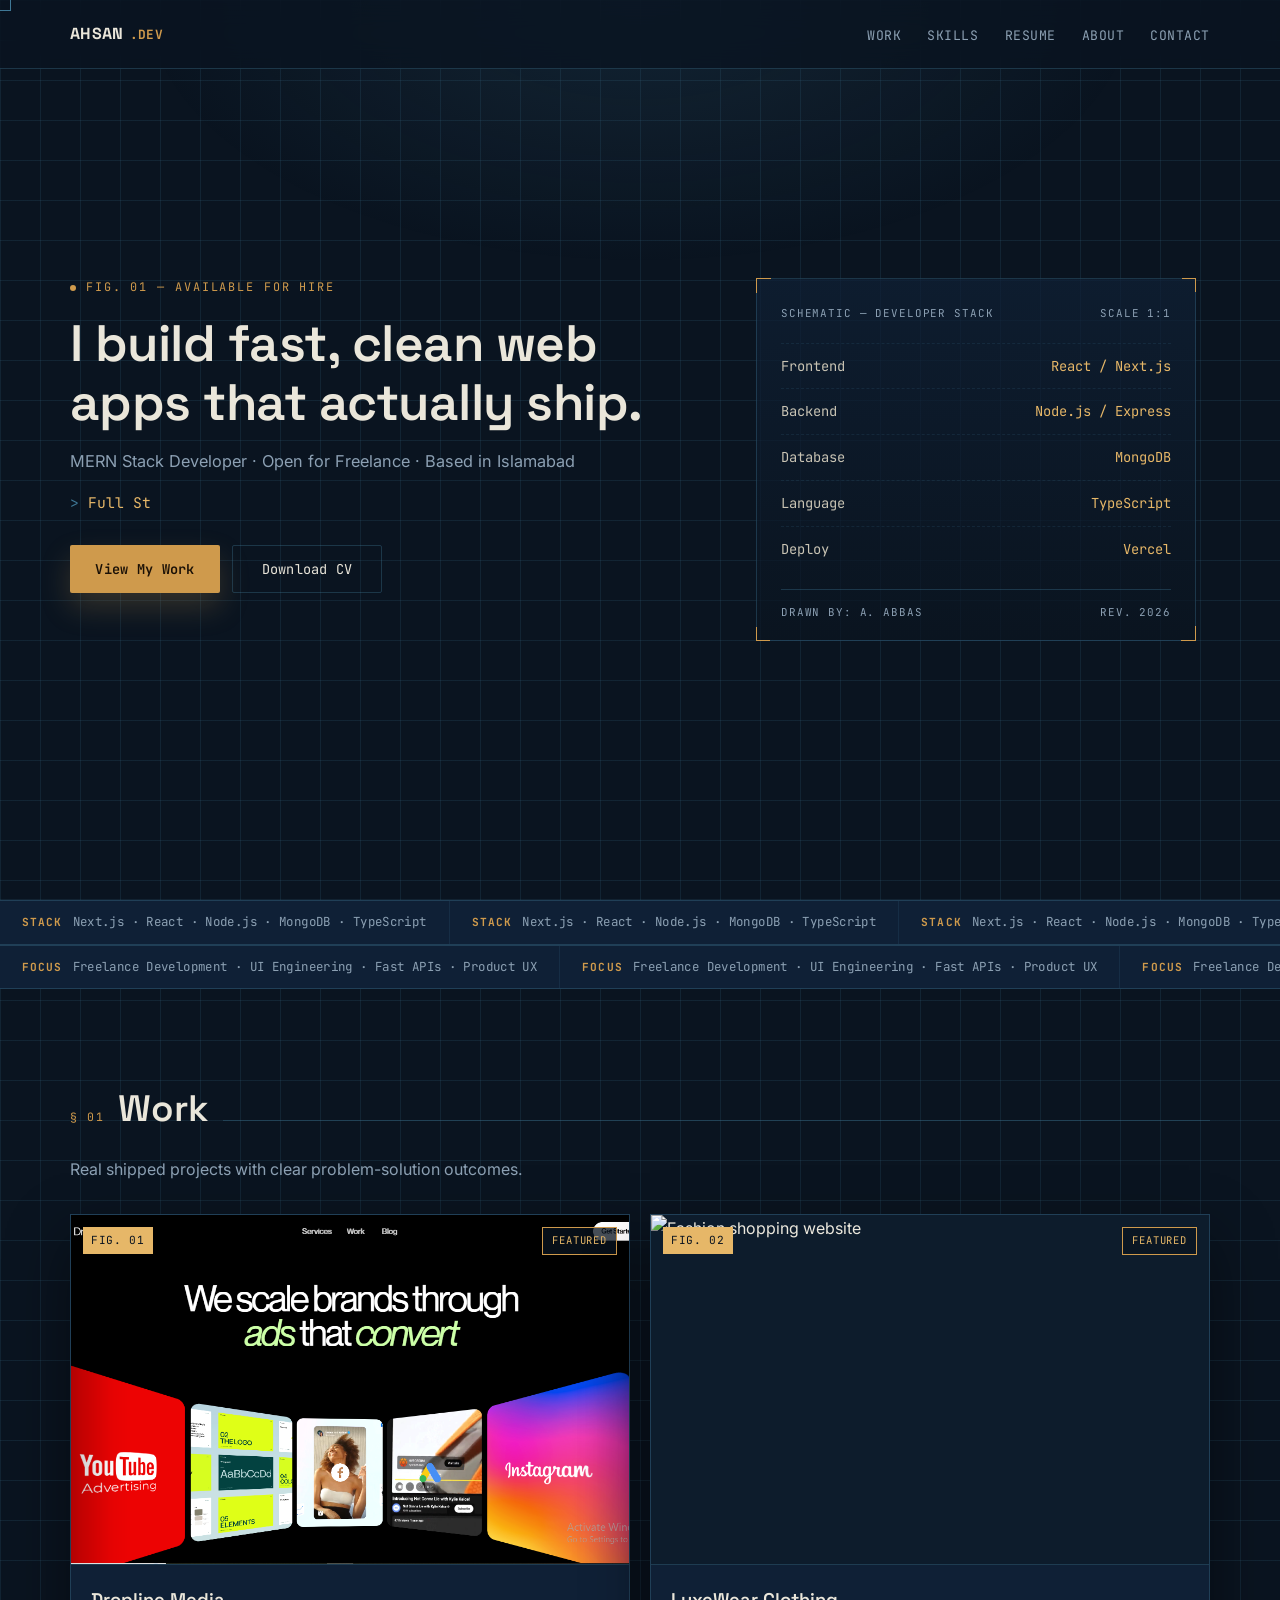
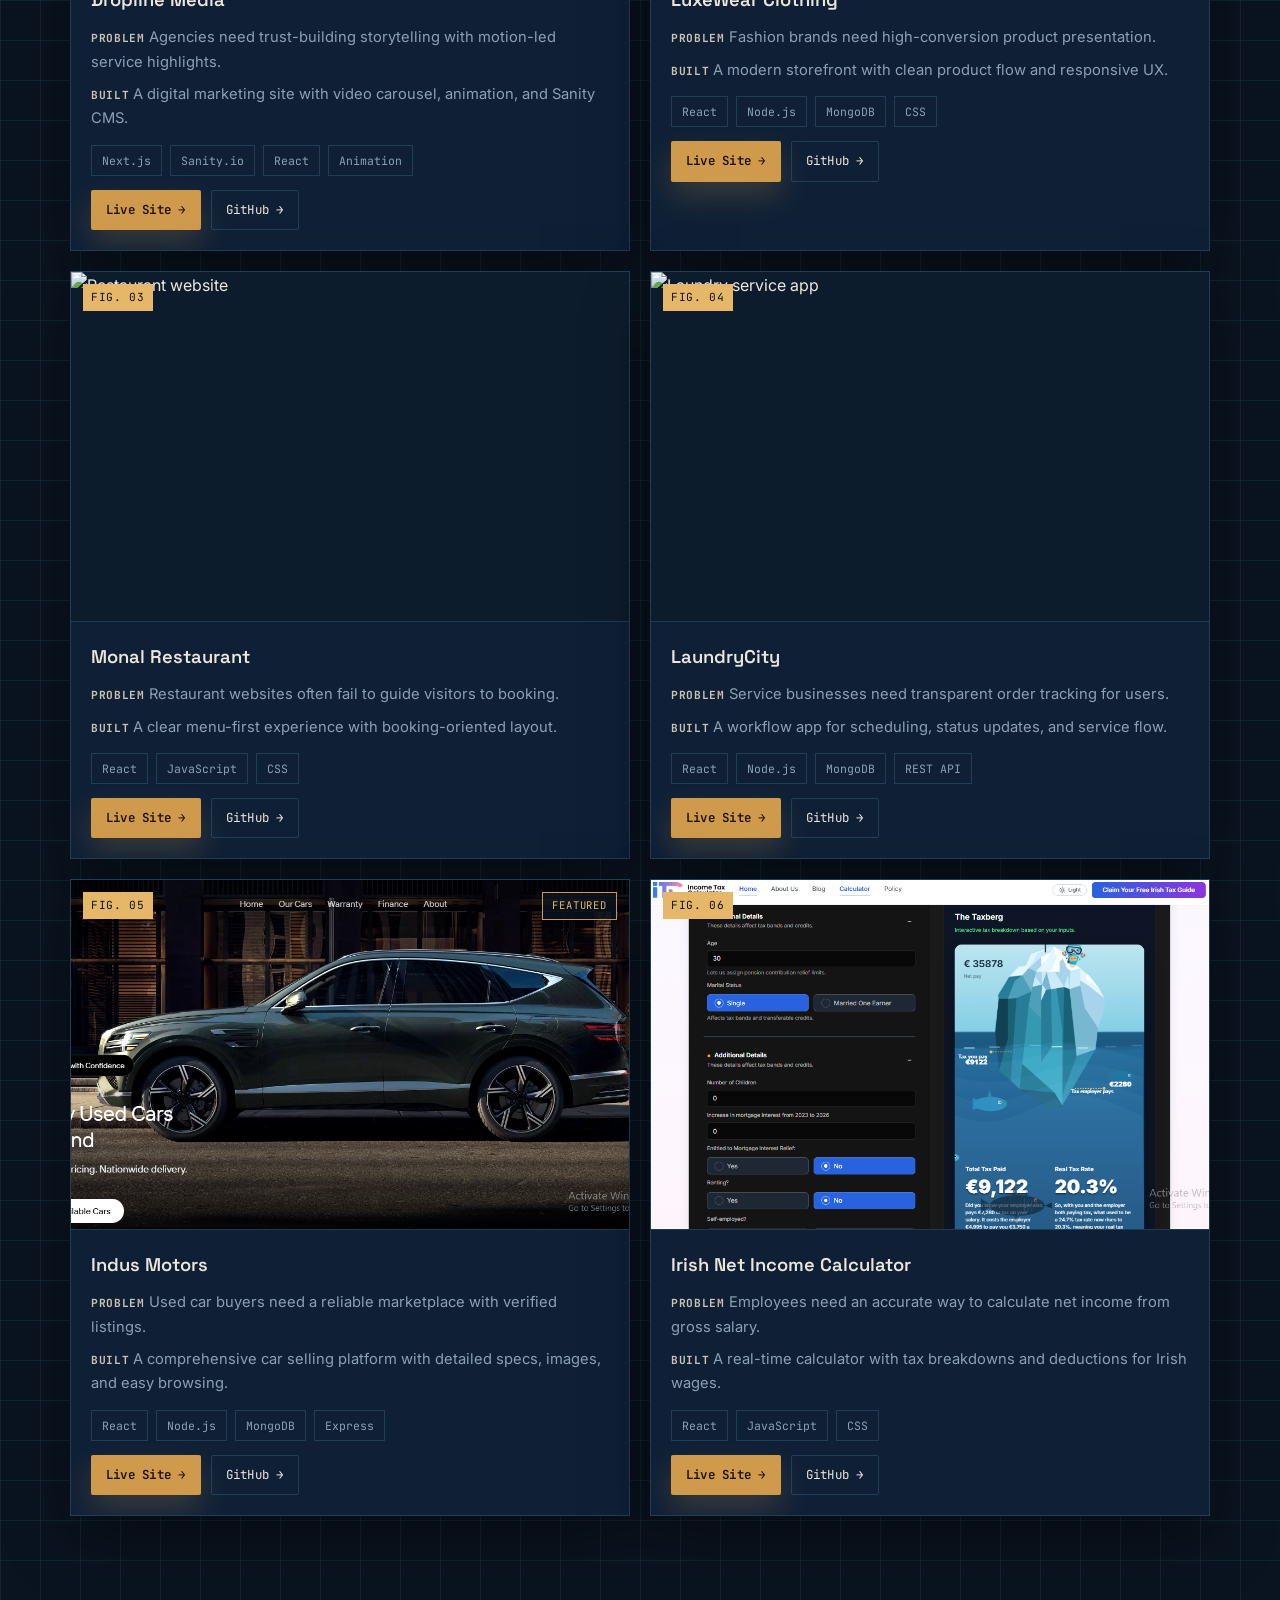
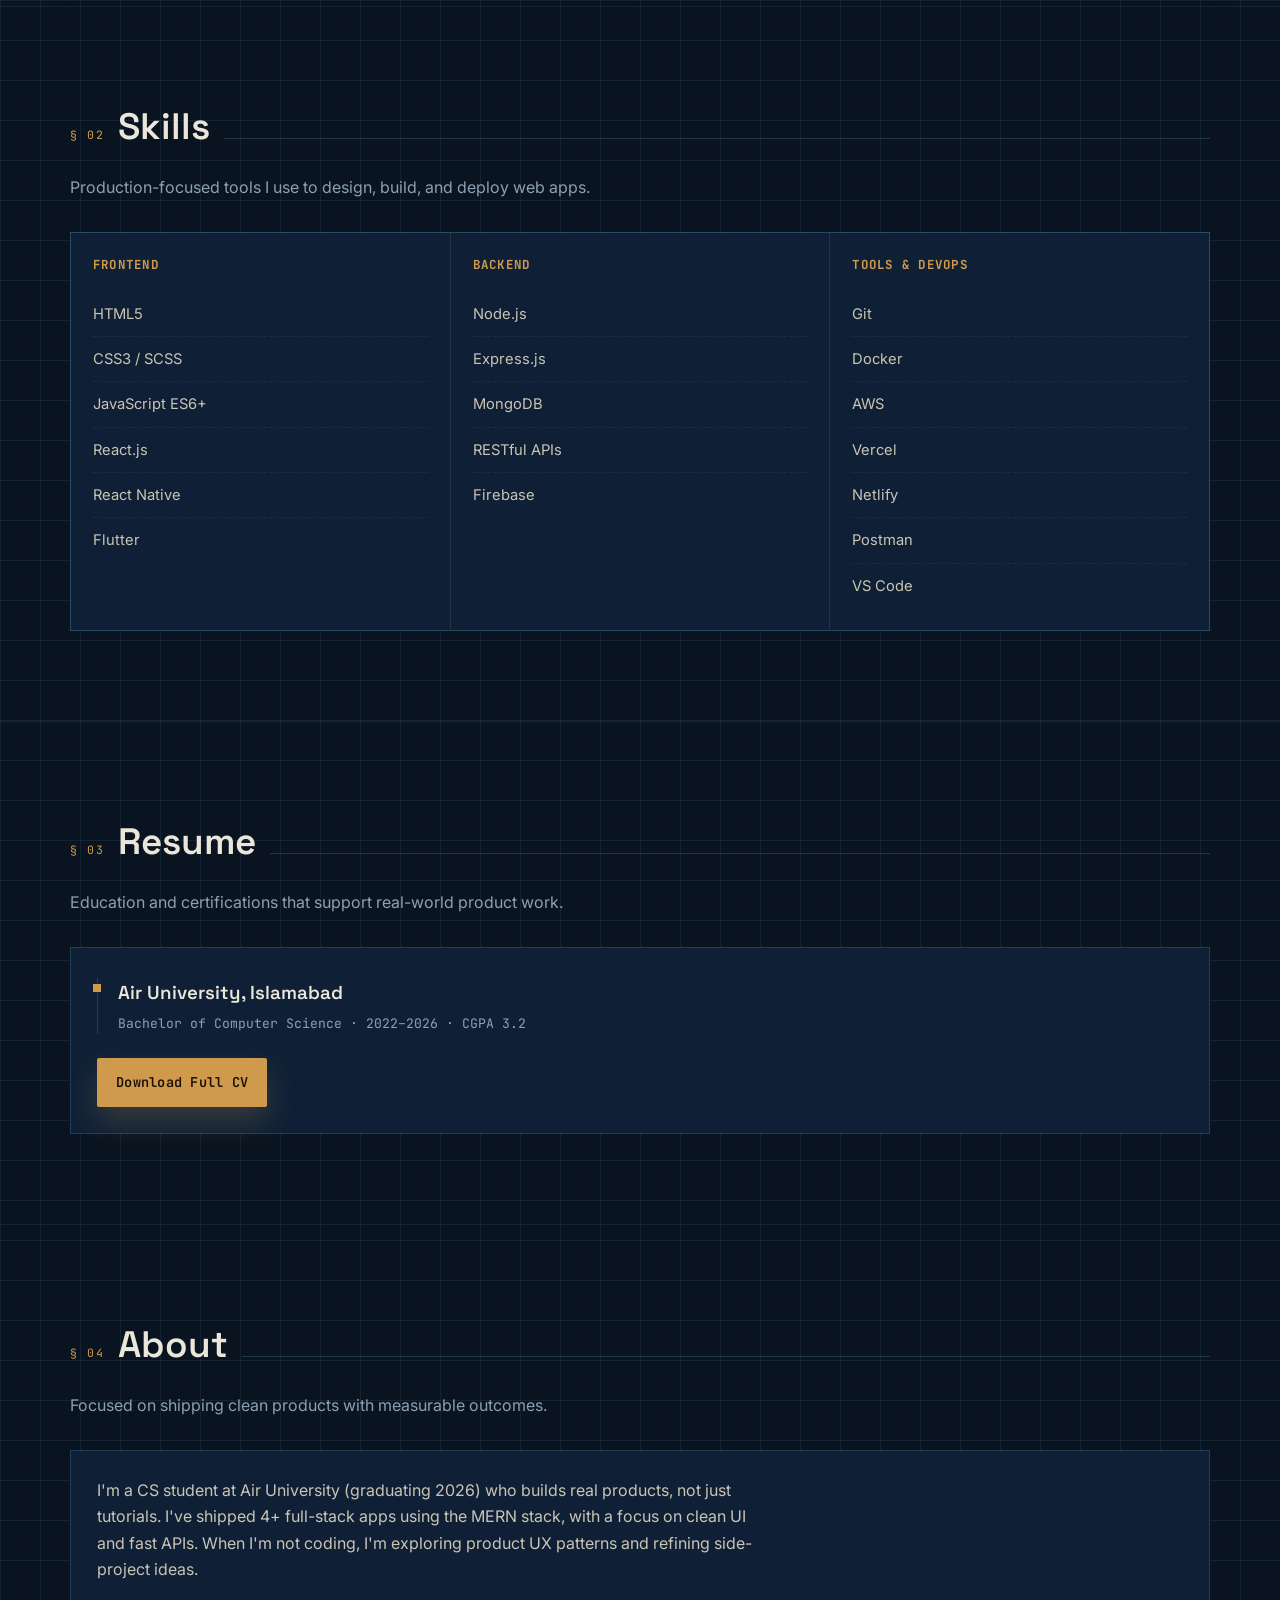
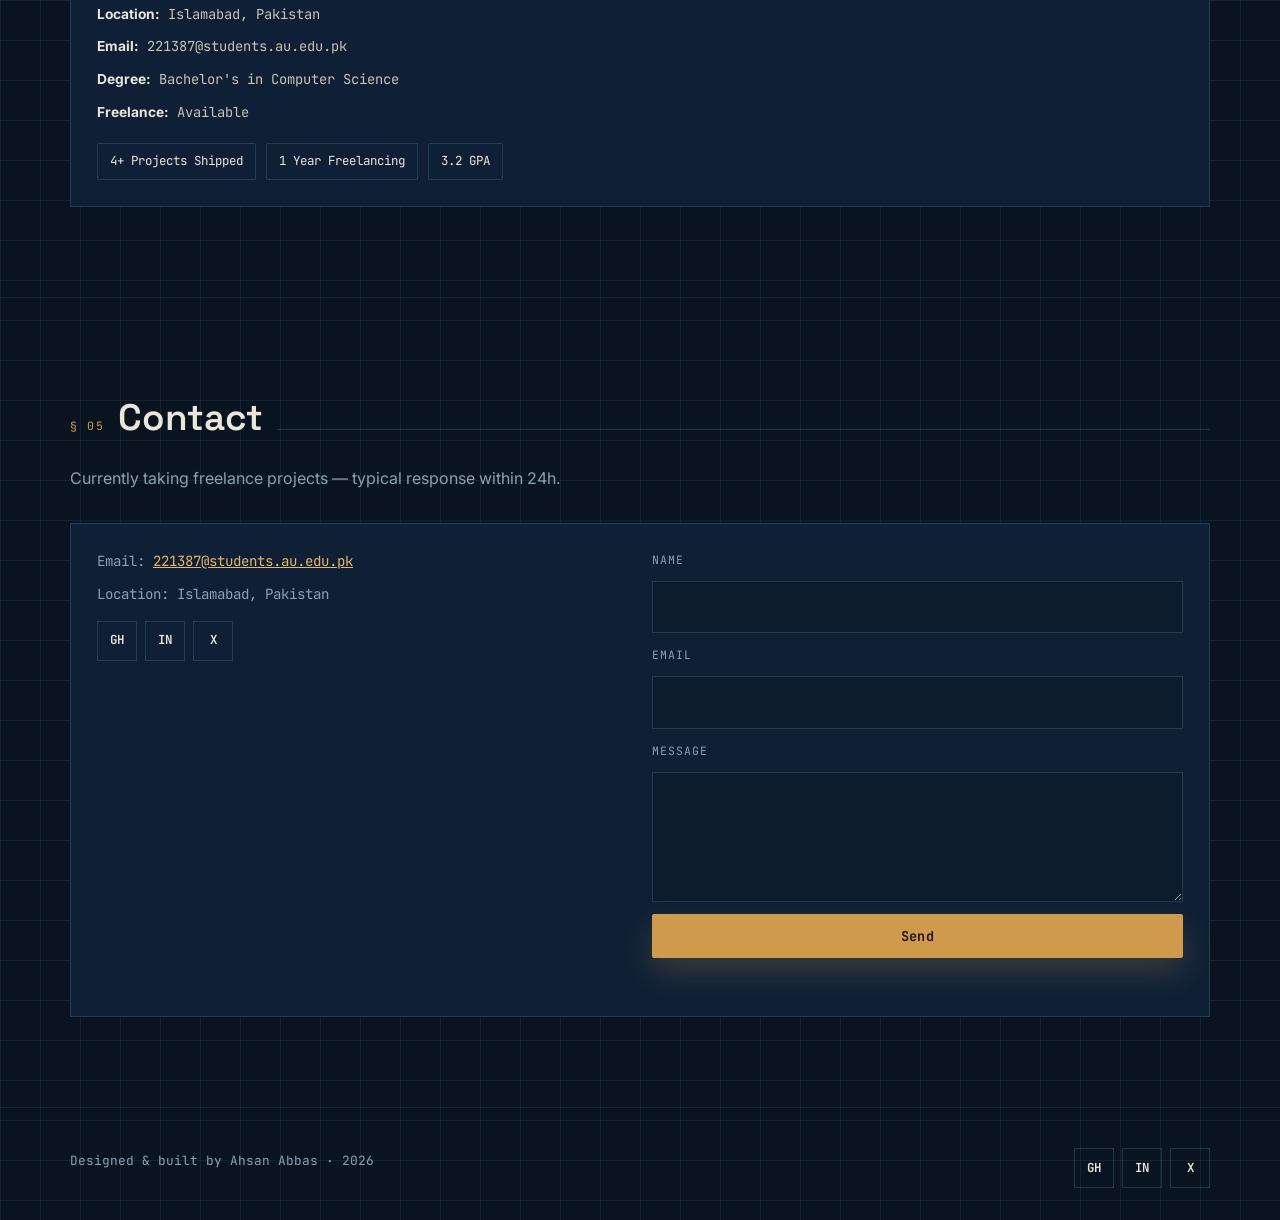
==== commit 835975d7: "ui of portfolio changed" ====
--- a/index.html
+++ b/index.html
@@ -21,15 +21,18 @@
 
     <link rel="preconnect" href="https://fonts.googleapis.com">
     <link rel="preconnect" href="https://fonts.gstatic.com" crossorigin>
-    <link href="https://fonts.googleapis.com/css2?family=Fira+Code:wght@400;500;600&family=Inter:wght@400;500;600;700;800&display=swap" rel="stylesheet">
+    <link href="https://fonts.googleapis.com/css2?family=Space+Grotesk:wght@500;600;700&family=JetBrains+Mono:wght@400;500;600&family=Inter:wght@400;500;600;700&display=swap" rel="stylesheet">
     <link rel="stylesheet" href="style.css">
 </head>
 <body>
+    <div class="page-loader"><div class="page-loader__ring"></div></div>
+    <div class="cursor-ring"></div>
+
     <a href="#main" class="skip-link">Skip to content</a>
 
     <header class="header" id="top">
         <div class="container nav-wrap">
-            <a class="brand" href="#top">Ahsan<span>.dev</span></a>
+            <a class="brand" href="#top">AHSAN<span>.DEV</span></a>
 
             <nav aria-label="Primary navigation">
                 <ul class="nav-links" id="desktopNav">
@@ -57,10 +60,9 @@
 
     <main id="main">
         <section class="hero section revealed" id="home">
-            <div class="mesh" aria-hidden="true"></div>
             <div class="container hero-shell">
                 <div class="hero-copy">
-                    <span class="hire-badge"><span class="dot" aria-hidden="true"></span>Available for hire</span>
+                    <span class="fig-label"><span class="dot" aria-hidden="true"></span>FIG. 01 — AVAILABLE FOR HIRE</span>
                     <h1>I build fast, clean web apps that actually ship.</h1>
                     <p class="hero-sub">MERN Stack Developer · Open for Freelance · Based in Islamabad</p>
                     <p class="typewriter"><span id="typewriterText" class="code-font"></span></p>
@@ -70,18 +72,22 @@
                     </div>
                 </div>
                 <div class="hero-visual">
-                    <div class="orbit-shell">
-                        <div class="orbit-ring" aria-hidden="true">
-                            <div class="orbit-item orbit-item--0"><span>⚛</span></div>
-                            <div class="orbit-item orbit-item--45"><span>▲</span></div>
-                            <div class="orbit-item orbit-item--90"><span>🟢</span></div>
-                            <div class="orbit-item orbit-item--135"><span>🍃</span></div>
-                            <div class="orbit-item orbit-item--180"><span>⚡</span></div>
-                            <div class="orbit-item orbit-item--225"><span>☁</span></div>
-                            <div class="orbit-item orbit-item--270"><span>🔀</span></div>
-                            <div class="orbit-item orbit-item--315"><span>🧠</span></div>
-                        </div>
-                        <div class="orbit-core">MERN</div>
+                    <div class="schematic">
+                        <div class="reg-tr" aria-hidden="true"></div>
+                        <div class="reg-bl" aria-hidden="true"></div>
+                        <div class="schematic-head">
+                            <span>SCHEMATIC — DEVELOPER STACK</span>
+                            <span>SCALE 1:1</span>
+                        </div>
+                        <div class="schematic-row"><span class="lbl">Frontend</span><span class="val">React / Next.js</span></div>
+                        <div class="schematic-row"><span class="lbl">Backend</span><span class="val">Node.js / Express</span></div>
+                        <div class="schematic-row"><span class="lbl">Database</span><span class="val">MongoDB</span></div>
+                        <div class="schematic-row"><span class="lbl">Language</span><span class="val">TypeScript</span></div>
+                        <div class="schematic-row"><span class="lbl">Deploy</span><span class="val">Vercel</span></div>
+                        <div class="schematic-foot">
+                            <span>DRAWN BY: A. ABBAS</span>
+                            <span>REV. 2026</span>
+                        </div>
                     </div>
                 </div>
             </div>
@@ -97,7 +103,7 @@
         </div>
 
         <div class="marquee" aria-hidden="true">
-            <div class="marquee-track marquee-track-reverse marquee-skew">
+            <div class="marquee-track marquee-track-reverse">
                 <span class="marquee-pill"><strong>Focus</strong> Freelance Development · UI Engineering · Fast APIs · Product UX</span>
                 <span class="marquee-pill"><strong>Focus</strong> Freelance Development · UI Engineering · Fast APIs · Product UX</span>
                 <span class="marquee-pill"><strong>Focus</strong> Freelance Development · UI Engineering · Fast APIs · Product UX</span>
@@ -108,21 +114,23 @@
         <section class="section" id="projects">
             <div class="container">
                 <div class="section-title">
+                    <span class="tag">§ 01</span>
                     <h2>Work</h2>
-                    <p>Real shipped projects with clear problem-solution outcomes.</p>
-                </div>
+                    <div class="rule" aria-hidden="true"></div>
+                </div>
+                <p class="text-muted" style="margin:-24px 0 32px;">Real shipped projects with clear problem-solution outcomes.</p>
 
                 <div class="project-grid">
                     <article class="project-card">
+                        <span class="fig-number">FIG. 01</span>
                         <span class="featured">Featured</span>
                         <div class="browser">
-                            <div class="browser-top"><i></i><i></i><i></i></div>
                             <img loading="lazy" src="images/dropline.PNG" alt="Digital marketing agency website">
                         </div>
                         <div class="project-content">
                             <h3>Dropline Media</h3>
-                            <p>Problem: Agencies need trust-building storytelling with motion-led service highlights.</p>
-                            <p>Built: A digital marketing site with video carousel, animation, and Sanity CMS.</p>
+                            <p><strong>Problem</strong> Agencies need trust-building storytelling with motion-led service highlights.</p>
+                            <p><strong>Built</strong> A digital marketing site with video carousel, animation, and Sanity CMS.</p>
                             <div class="stack"><span>Next.js</span><span>Sanity.io</span><span>React</span><span>Animation</span></div>
                             <div class="project-actions">
                                 <a class="btn btn-primary" href="https://dropline-media-fsj6.vercel.app/" target="_blank" rel="noopener noreferrer">Live Site →</a>
@@ -132,15 +140,15 @@
                     </article>
 
                     <article class="project-card">
+                        <span class="fig-number">FIG. 02</span>
                         <span class="featured">Featured</span>
                         <div class="browser">
-                            <div class="browser-top"><i></i><i></i><i></i></div>
                             <img loading="lazy" src="https://images.unsplash.com/photo-1483985988355-763728e1935b?auto=format&fit=crop&w=1200&q=80" alt="Fashion shopping website">
                         </div>
                         <div class="project-content">
                             <h3>LuxeWear Clothing</h3>
-                            <p>Problem: Fashion brands need high-conversion product presentation.</p>
-                            <p>Built: A modern storefront with clean product flow and responsive UX.</p>
+                            <p><strong>Problem</strong> Fashion brands need high-conversion product presentation.</p>
+                            <p><strong>Built</strong> A modern storefront with clean product flow and responsive UX.</p>
                             <div class="stack"><span>React</span><span>Node.js</span><span>MongoDB</span><span>CSS</span></div>
                             <div class="project-actions">
                                 <a class="btn btn-primary" href="https://luxewear-rose.vercel.app/" target="_blank" rel="noopener noreferrer">Live Site →</a>
@@ -150,14 +158,14 @@
                     </article>
 
                     <article class="project-card">
-                        <div class="browser">
-                            <div class="browser-top"><i></i><i></i><i></i></div>
+                        <span class="fig-number">FIG. 03</span>
+                        <div class="browser">
                             <img loading="lazy" src="https://images.unsplash.com/photo-1555396273-367ea4eb4db5?auto=format&fit=crop&w=1200&q=80" alt="Restaurant website">
                         </div>
                         <div class="project-content">
                             <h3>Monal Restaurant</h3>
-                            <p>Problem: Restaurant websites often fail to guide visitors to booking.</p>
-                            <p>Built: A clear menu-first experience with booking-oriented layout.</p>
+                            <p><strong>Problem</strong> Restaurant websites often fail to guide visitors to booking.</p>
+                            <p><strong>Built</strong> A clear menu-first experience with booking-oriented layout.</p>
                             <div class="stack"><span>React</span><span>JavaScript</span><span>CSS</span></div>
                             <div class="project-actions">
                                 <a class="btn btn-primary" href="https://resturant-five-kappa.vercel.app/" target="_blank" rel="noopener noreferrer">Live Site →</a>
@@ -167,14 +175,14 @@
                     </article>
 
                     <article class="project-card">
-                        <div class="browser">
-                            <div class="browser-top"><i></i><i></i><i></i></div>
+                        <span class="fig-number">FIG. 04</span>
+                        <div class="browser">
                             <img loading="lazy" src="https://images.unsplash.com/photo-1582735689369-4fe89db7114c?auto=format&fit=crop&w=1200&q=80" alt="Laundry service app">
                         </div>
                         <div class="project-content">
                             <h3>LaundryCity</h3>
-                            <p>Problem: Service businesses need transparent order tracking for users.</p>
-                            <p>Built: A workflow app for scheduling, status updates, and service flow.</p>
+                            <p><strong>Problem</strong> Service businesses need transparent order tracking for users.</p>
+                            <p><strong>Built</strong> A workflow app for scheduling, status updates, and service flow.</p>
                             <div class="stack"><span>React</span><span>Node.js</span><span>MongoDB</span><span>REST API</span></div>
                             <div class="project-actions">
                                 <a class="btn btn-primary" href="https://laundry-management-system-react-js.vercel.app/" target="_blank" rel="noopener noreferrer">Live Site →</a>
@@ -184,15 +192,15 @@
                     </article>
 
                     <article class="project-card">
+                        <span class="fig-number">FIG. 05</span>
                         <span class="featured">Featured</span>
                         <div class="browser">
-                            <div class="browser-top"><i></i><i></i><i></i></div>
                             <img loading="lazy" src="images/indus%20motors.PNG" alt="Used car selling platform">
                         </div>
                         <div class="project-content">
                             <h3>Indus Motors</h3>
-                            <p>Problem: Used car buyers need a reliable marketplace with verified listings.</p>
-                            <p>Built: A comprehensive car selling platform with detailed specs, images, and easy browsing.</p>
+                            <p><strong>Problem</strong> Used car buyers need a reliable marketplace with verified listings.</p>
+                            <p><strong>Built</strong> A comprehensive car selling platform with detailed specs, images, and easy browsing.</p>
                             <div class="stack"><span>React</span><span>Node.js</span><span>MongoDB</span><span>Express</span></div>
                             <div class="project-actions">
                                 <a class="btn btn-primary" href="https://indus-motor-group.vercel.app/" target="_blank" rel="noopener noreferrer">Live Site →</a>
@@ -202,14 +210,14 @@
                     </article>
 
                     <article class="project-card">
-                        <div class="browser">
-                            <div class="browser-top"><i></i><i></i><i></i></div>
+                        <span class="fig-number">FIG. 06</span>
+                        <div class="browser">
                             <img loading="lazy" src="images/irish%20calculator.PNG" alt="Income calculator tool">
                         </div>
                         <div class="project-content">
                             <h3>Irish Net Income Calculator</h3>
-                            <p>Problem: Employees need an accurate way to calculate net income from gross salary.</p>
-                            <p>Built: A real-time calculator with tax breakdowns and deductions for Irish wages.</p>
+                            <p><strong>Problem</strong> Employees need an accurate way to calculate net income from gross salary.</p>
+                            <p><strong>Built</strong> A real-time calculator with tax breakdowns and deductions for Irish wages.</p>
                             <div class="stack"><span>React</span><span>JavaScript</span><span>CSS</span></div>
                             <div class="project-actions">
                                 <a class="btn btn-primary" href="https://irish-net-salary-calculator.vercel.app/" target="_blank" rel="noopener noreferrer">Live Site →</a>
@@ -224,9 +232,11 @@
         <section class="section" id="skills">
             <div class="container">
                 <div class="section-title">
+                    <span class="tag">§ 02</span>
                     <h2>Skills</h2>
-                    <p>Production-focused tools I use to design, build, and deploy web apps.</p>
-                </div>
+                    <div class="rule" aria-hidden="true"></div>
+                </div>
+                <p class="text-muted" style="margin:-24px 0 32px;">Production-focused tools I use to design, build, and deploy web apps.</p>
 
                 <div class="skills-grid">
                     <article class="skill-group">
@@ -253,7 +263,7 @@
                     </article>
 
                     <article class="skill-group">
-                        <h3>Tools & DevOps</h3>
+                        <h3>Tools &amp; DevOps</h3>
                         <div class="tech-list">
                             <div class="tech"><span>🔀</span><span>Git</span></div>
                             <div class="tech"><span>🐳</span><span>Docker</span></div>
@@ -271,9 +281,11 @@
         <section class="section" id="resume">
             <div class="container">
                 <div class="section-title">
+                    <span class="tag">§ 03</span>
                     <h2>Resume</h2>
-                    <p>Education and certifications that support real-world product work.</p>
-                </div>
+                    <div class="rule" aria-hidden="true"></div>
+                </div>
+                <p class="text-muted" style="margin:-24px 0 32px;">Education and certifications that support real-world product work.</p>
 
                 <div class="resume-wrap">
                     <div class="timeline">
@@ -293,9 +305,11 @@
         <section class="section" id="about">
             <div class="container">
                 <div class="section-title">
+                    <span class="tag">§ 04</span>
                     <h2>About</h2>
-                    <p>Focused on shipping clean products with measurable outcomes.</p>
-                </div>
+                    <div class="rule" aria-hidden="true"></div>
+                </div>
+                <p class="text-muted" style="margin:-24px 0 32px;">Focused on shipping clean products with measurable outcomes.</p>
 
                 <div class="about-card">
                     <p>
@@ -323,9 +337,11 @@
         <section class="section" id="contact">
             <div class="container">
                 <div class="section-title">
+                    <span class="tag">§ 05</span>
                     <h2>Contact</h2>
-                    <p>Currently taking freelance projects — typical response within 24h.</p>
-                </div>
+                    <div class="rule" aria-hidden="true"></div>
+                </div>
+                <p class="text-muted" style="margin:-24px 0 32px;">Currently taking freelance projects — typical response within 24h.</p>
 
                 <div class="contact-wrap">
                     <div class="contact-grid">
@@ -360,7 +376,7 @@
 
     <footer class="footer">
         <div class="container footer-wrap">
-            <p>Designed & built by Ahsan Abbas · 2025</p>
+            <p>Designed &amp; built by Ahsan Abbas · 2026</p>
             <div class="social-row">
                 <a class="icon-btn" aria-label="GitHub" href="https://github.com/ahsan-abbas-dev" target="_blank" rel="noopener noreferrer">GH</a>
                 <a class="icon-btn" aria-label="LinkedIn" href="https://linkedin.com/in/ahsan-abbas-dev" target="_blank" rel="noopener noreferrer">IN</a>
@@ -373,4 +389,4 @@
 
     <script src="scripts.js"></script>
 </body>
-</html>
+</html>
--- a/style.css
+++ b/style.css
@@ -1,16 +1,27 @@
-﻿/* Modern Portfolio Styles */
+﻿/* ===================================================================
+   AHSAN ABBAS — PORTFOLIO
+   Design direction: "Engineering schematic" — the page is drafted like
+   a blueprint / technical drawing: cyan linework on deep ink-blue,
+   registration marks, dimension lines, a title block, figure numbers.
+   =================================================================== */
+
 :root {
-    --primary: #6c63ff;
-    --accent: #00d9a6;
-    --bg: #06070d;
-    --surface: rgba(15, 17, 28, 0.86);
-    --surface-strong: rgba(255, 255, 255, 0.06);
-    --text: #f5f7ff;
-    --muted: #a8aecf;
-    --border: rgba(255, 255, 255, 0.12);
-    --shadow: 0 20px 45px rgba(0, 0, 0, 0.35);
-    --transition: 220ms ease;
-    --max-width: 1120px;
+    --ink: #0a1420;
+    --ink-2: #0d1c2c;
+    --panel: #0f2036;
+    --panel-2: #122741;
+    --line: #3f7896;
+    --line-dim: rgba(63, 120, 150, 0.35);
+    --line-faint: rgba(63, 120, 150, 0.16);
+    --brass: #cf9a4c;
+    --brass-bright: #e6b768;
+    --paper: #eae6da;
+    --paper-dim: #c9c4b4;
+    --muted: #8ca0b3;
+    --shadow: 0 24px 60px rgba(0, 0, 0, 0.45);
+    --transition: 200ms cubic-bezier(0.4, 0, 0.2, 1);
+    --max-width: 1140px;
+    --radius: 2px;
 }
 
 * {
@@ -25,37 +36,26 @@
 
 body {
     font-family: 'Inter', sans-serif;
-    background:
-        radial-gradient(circle at top left, rgba(108, 99, 255, 0.22), transparent 30%),
-        radial-gradient(circle at bottom right, rgba(0, 217, 166, 0.16), transparent 25%),
-        var(--bg);
-    color: var(--text);
+    background: var(--ink);
+    background-image:
+        linear-gradient(var(--line-faint) 1px, transparent 1px),
+        linear-gradient(90deg, var(--line-faint) 1px, transparent 1px);
+    background-size: 40px 40px;
+    color: var(--paper);
     line-height: 1.65;
     min-height: 100vh;
     overflow-x: hidden;
     position: relative;
-}
-
-body::before,
-body::after {
+    cursor: default;
+}
+
+body::before {
     content: '';
     position: fixed;
     inset: 0;
     pointer-events: none;
     z-index: 0;
-}
-
-body::before {
-    background-image: linear-gradient(rgba(255, 255, 255, 0.03) 1px, transparent 1px), linear-gradient(90deg, rgba(255, 255, 255, 0.03) 1px, transparent 1px);
-    background-size: 48px 48px;
-    -webkit-mask-image: linear-gradient(to bottom, rgba(0, 0, 0, 0.65), transparent 80%);
-    mask-image: linear-gradient(to bottom, rgba(0, 0, 0, 0.65), transparent 80%);
-    opacity: 0.26;
-}
-
-body::after {
-    background: radial-gradient(circle, rgba(108, 99, 255, 0.12), transparent 60%);
-    filter: blur(36px);
+    background: radial-gradient(ellipse 60% 45% at 50% 0%, rgba(63, 120, 150, 0.16), transparent 65%);
 }
 
 img {
@@ -67,12 +67,12 @@
     position: absolute;
     left: 12px;
     top: -48px;
-    background: var(--accent);
-    color: #03130d;
+    background: var(--brass);
+    color: #1a1006;
     text-decoration: none;
     font-weight: 700;
     padding: 8px 12px;
-    border-radius: 999px;
+    border-radius: var(--radius);
     z-index: 2000;
 }
 
@@ -88,10 +88,11 @@
 }
 
 .section {
-    padding: 78px 0;
+    padding: 90px 0;
     opacity: 0;
     transform: translateY(20px);
     transition: opacity 600ms ease, transform 600ms ease;
+    border-bottom: 1px solid var(--line-faint);
 }
 
 .section.is-visible {
@@ -100,49 +101,75 @@
 }
 
 .section-title {
-    margin-bottom: 28px;
-    text-align: center;
+    margin-bottom: 40px;
+    display: flex;
+    align-items: baseline;
+    gap: 14px;
+}
+
+.section-title .tag {
+    font-family: 'JetBrains Mono', monospace;
+    font-size: 0.72rem;
+    letter-spacing: 0.14em;
+    color: var(--brass);
+    white-space: nowrap;
+    text-transform: uppercase;
+}
+
+.section-title .rule {
+    flex: 1;
+    height: 1px;
+    background: var(--line-dim);
 }
 
 .section-title h2 {
-    font-size: clamp(1.5rem, 3vw, 2.2rem);
-    margin-bottom: 8px;
+    font-family: 'Space Grotesk', sans-serif;
+    font-size: clamp(1.6rem, 3vw, 2.3rem);
+    font-weight: 600;
 }
 
 .section-title p {
     color: var(--muted);
     max-width: 700px;
-    margin: 0 auto;
+    margin-top: 6px;
+    font-size: 0.95rem;
+}
+
+.section-heading-wrap {
+    margin-bottom: 40px;
 }
 
 .chip {
     display: inline-flex;
     align-items: center;
     gap: 8px;
-    padding: 8px 12px;
-    border-radius: 999px;
-    border: 1px solid var(--border);
-    background: var(--surface-strong);
-    color: var(--text);
-    font-size: 0.85rem;
+    padding: 7px 12px;
+    border: 1px solid var(--line-dim);
+    background: var(--panel);
+    color: var(--paper);
+    font-family: 'JetBrains Mono', monospace;
+    font-size: 0.78rem;
+    border-radius: var(--radius);
 }
 
 .code-font {
-    font-family: 'Fira Code', monospace;
-}
+    font-family: 'JetBrains Mono', monospace;
+}
+
+/* ---------- Header ---------- */
 
 .header {
     position: fixed;
     inset: 0 0 auto 0;
     z-index: 1000;
-    background: rgba(6, 7, 13, 0.62);
-    border-bottom: 1px solid rgba(255, 255, 255, 0.08);
-    -webkit-backdrop-filter: blur(16px);
-    backdrop-filter: blur(16px);
+    background: rgba(10, 20, 32, 0.78);
+    border-bottom: 1px solid var(--line-dim);
+    -webkit-backdrop-filter: blur(14px);
+    backdrop-filter: blur(14px);
 }
 
 .nav-wrap {
-    min-height: 70px;
+    min-height: 68px;
     display: flex;
     align-items: center;
     justify-content: space-between;
@@ -150,43 +177,68 @@
 }
 
 .brand {
-    color: var(--text);
+    color: var(--paper);
     text-decoration: none;
-    font-weight: 800;
-    letter-spacing: 0.2px;
+    font-family: 'Space Grotesk', sans-serif;
+    font-weight: 700;
+    letter-spacing: 0.02em;
+    display: inline-flex;
+    align-items: baseline;
+    gap: 6px;
 }
 
 .brand span {
-    color: var(--accent);
+    color: var(--brass);
+    font-family: 'JetBrains Mono', monospace;
+    font-size: 0.8rem;
 }
 
 .nav-links {
     display: none;
     list-style: none;
-    gap: 18px;
+    gap: 26px;
 }
 
 .nav-links a,
 .mobile-menu a {
     color: var(--muted);
     text-decoration: none;
-    font-weight: 500;
+    font-family: 'JetBrains Mono', monospace;
+    font-size: 0.82rem;
+    letter-spacing: 0.04em;
+    text-transform: uppercase;
     transition: color var(--transition);
+    position: relative;
+}
+
+.nav-links a::before {
+    content: '';
+    position: absolute;
+    left: 0; right: 0; bottom: -6px;
+    height: 1px;
+    background: var(--brass);
+    transform: scaleX(0);
+    transform-origin: left;
+    transition: transform var(--transition);
 }
 
 .nav-links a:hover,
-.nav-links a.active,
-.mobile-menu a:hover {
-    color: var(--text);
+.nav-links a.active {
+    color: var(--paper);
+}
+
+.nav-links a:hover::before,
+.nav-links a.active::before {
+    transform: scaleX(1);
 }
 
 .menu-btn {
-    border: 1px solid var(--border);
-    background: rgba(255, 255, 255, 0.04);
-    color: var(--text);
-    border-radius: 10px;
-    width: 44px;
-    height: 44px;
+    border: 1px solid var(--line-dim);
+    background: var(--panel);
+    color: var(--paper);
+    border-radius: var(--radius);
+    width: 42px;
+    height: 42px;
     display: inline-grid;
     place-items: center;
 }
@@ -195,22 +247,16 @@
 .menu-btn span::before,
 .menu-btn span::after {
     display: block;
-    width: 18px;
-    height: 2px;
-    background: var(--text);
-    border-radius: 2px;
+    width: 16px;
+    height: 1px;
+    background: var(--brass);
     content: '';
     position: relative;
     transition: transform var(--transition), opacity var(--transition);
 }
 
-.menu-btn span::before {
-    transform: translateY(-6px);
-}
-
-.menu-btn span::after {
-    transform: translateY(4px);
-}
+.menu-btn span::before { transform: translateY(-5px); }
+.menu-btn span::after { transform: translateY(4px); }
 
 .mobile-menu {
     display: none;
@@ -223,13 +269,15 @@
 
 .mobile-menu a {
     display: block;
-    padding: 9px 0;
-    border-top: 1px solid rgba(255, 255, 255, 0.06);
+    padding: 10px 0;
+    border-top: 1px solid var(--line-faint);
 }
 
 .mobile-menu a:first-child {
     margin-top: 6px;
 }
+
+/* ---------- Hero: blueprint schematic ---------- */
 
 .hero {
     min-height: 100svh;
@@ -240,74 +288,72 @@
     overflow: hidden;
 }
 
-.hero::before,
-.hero::after {
-    content: '';
-    position: absolute;
-    border-radius: 999px;
-    pointer-events: none;
-    filter: blur(62px);
-    transform: translate3d(0, 0, 0);
-}
-
-.hero::before {
-    width: 320px;
-    height: 320px;
-    top: 40px;
-    right: 8%;
-    background: rgba(108, 99, 255, 0.28);
-    animation: drift 12s ease-in-out infinite;
-}
-
-.hero::after {
-    width: 240px;
-    height: 240px;
-    bottom: 10%;
-    left: 10%;
-    background: rgba(0, 217, 166, 0.2);
-    animation: drift 16s ease-in-out infinite reverse;
-}
-
-@keyframes drift {
-    0%, 100% { transform: translate3d(0, 0, 0) scale(1); }
-    50% { transform: translate3d(24px, -16px, 0) scale(1.07); }
-}
-
 .hero-shell {
     display: grid;
-    gap: 3rem;
-    align-items: center;
+    gap: 2.4rem;
     position: relative;
     z-index: 1;
 }
 
 .hero-copy {
-    text-align: center;
-    max-width: 760px;
-    margin: 0 auto;
+    max-width: 640px;
+}
+
+.fig-label {
+    font-family: 'JetBrains Mono', monospace;
+    font-size: 0.74rem;
+    letter-spacing: 0.16em;
+    text-transform: uppercase;
+    color: var(--brass);
+    display: flex;
+    align-items: center;
+    gap: 10px;
+    margin-bottom: 18px;
+}
+
+.fig-label .dot {
+    width: 6px;
+    height: 6px;
+    background: var(--brass);
+    border-radius: 50%;
+    animation: pulse 2.2s ease-in-out infinite;
+}
+
+@keyframes pulse {
+    0%, 100% { opacity: 1; }
+    50% { opacity: 0.35; }
 }
 
 .hero-copy h1 {
-    font-size: clamp(2rem, 5vw, 3.4rem);
-    line-height: 1.15;
-    margin-bottom: 14px;
+    font-family: 'Space Grotesk', sans-serif;
+    font-size: clamp(2rem, 4.6vw, 3.2rem);
+    line-height: 1.14;
+    font-weight: 600;
+    margin-bottom: 16px;
+    letter-spacing: -0.01em;
 }
 
 .hero-sub {
     color: var(--muted);
     margin-bottom: 16px;
+    font-size: 1.02rem;
 }
 
 .typewriter {
-    min-height: 32px;
-    color: var(--accent);
-    margin-bottom: 22px;
-    font-family: 'Fira Code', monospace;
+    min-height: 28px;
+    color: var(--brass-bright);
+    margin-bottom: 26px;
+    font-family: 'JetBrains Mono', monospace;
+    font-size: 0.92rem;
+}
+
+.typewriter::before {
+    content: '> ';
+    color: var(--line);
 }
 
 .hero-cta {
     display: flex;
-    justify-content: center;
     gap: 12px;
     flex-wrap: wrap;
 }
@@ -317,13 +363,15 @@
     align-items: center;
     justify-content: center;
     gap: 8px;
-    min-width: 144px;
-    padding: 11px 16px;
-    border-radius: 12px;
+    min-width: 150px;
+    padding: 12px 18px;
+    border-radius: var(--radius);
     border: 1px solid transparent;
-    color: var(--text);
+    color: var(--paper);
     text-decoration: none;
-    font-weight: 700;
+    font-family: 'JetBrains Mono', monospace;
+    font-size: 0.85rem;
+    letter-spacing: 0.02em;
     transition: transform var(--transition), background var(--transition), border-color var(--transition), box-shadow var(--transition);
 }
 
@@ -332,98 +380,121 @@
 }
 
 .btn-primary {
-    background: linear-gradient(135deg, var(--primary), #7f7bff);
-    box-shadow: 0 16px 30px rgba(108, 99, 255, 0.3);
+    background: var(--brass);
+    color: #1a1006;
+    font-weight: 600;
+    box-shadow: 0 14px 30px rgba(207, 154, 76, 0.22);
+}
+
+.btn-primary:hover {
+    background: var(--brass-bright);
 }
 
 .btn-outline {
-    background: rgba(255, 255, 255, 0.03);
-    border-color: rgba(108, 99, 255, 0.5);
-}
+    background: transparent;
+    border-color: var(--line-dim);
+    color: var(--paper);
+}
+
+.btn-outline:hover {
+    border-color: var(--brass);
+    color: var(--brass-bright);
+}
+
+/* Schematic panel replacing the old orbiting-icon hero visual */
 
 .hero-visual {
     display: grid;
     place-items: center;
 }
 
-.orbit-shell {
+.schematic {
     position: relative;
-    width: min(340px, 72vw);
-    aspect-ratio: 1;
+    width: 100%;
+    max-width: 440px;
+    border: 1px solid var(--line-dim);
+    background: linear-gradient(180deg, rgba(15, 32, 54, 0.7), rgba(10, 20, 32, 0.7));
+    padding: 26px 24px 18px;
+}
+
+.schematic::before,
+.schematic::after,
+.schematic .reg-tr,
+.schematic .reg-bl {
+    content: '';
+    position: absolute;
+    width: 14px;
+    height: 14px;
+    border: 1px solid var(--brass);
+}
+
+.schematic::before { top: -1px; left: -1px; border-right: none; border-bottom: none; }
+.schematic::after { bottom: -1px; right: -1px; border-left: none; border-top: none; }
+.schematic .reg-tr { top: -1px; right: -1px; border-left: none; border-bottom: none; }
+.schematic .reg-bl { bottom: -1px; left: -1px; border-right: none; border-top: none; }
+
+.schematic-head {
+    display: flex;
+    justify-content: space-between;
+    font-family: 'JetBrains Mono', monospace;
+    font-size: 0.68rem;
+    letter-spacing: 0.08em;
+    text-transform: uppercase;
+    color: var(--muted);
+    margin-bottom: 20px;
+}
+
+.schematic-row {
     display: grid;
-    place-items: center;
-    perspective: 1200px;
-    transform-style: preserve-3d;
-}
-
-.orbit-ring {
-    position: absolute;
-    inset: 0;
-    border-radius: 50%;
-    transform-style: preserve-3d;
-    animation: orbit-spin 24s linear infinite;
-}
-
-.orbit-item {
-    position: absolute;
-    top: 50%;
-    left: 50%;
-    width: 62px;
-    height: 62px;
-    border-radius: 50%;
-    border: 1px solid rgba(255, 255, 255, 0.16);
-    background: rgba(6, 7, 13, 0.85);
-    box-shadow: 0 12px 25px rgba(0, 0, 0, 0.28);
-    display: grid;
-    place-items: center;
-    transform: translate(-50%, -50%) rotateY(var(--angle)) translateZ(132px);
-    -webkit-backdrop-filter: blur(10px);
-    backdrop-filter: blur(10px);
-}
-
-.orbit-item--0 { --angle: 0deg; }
-.orbit-item--45 { --angle: 45deg; }
-.orbit-item--90 { --angle: 90deg; }
-.orbit-item--135 { --angle: 135deg; }
-.orbit-item--180 { --angle: 180deg; }
-.orbit-item--225 { --angle: 225deg; }
-.orbit-item--270 { --angle: 270deg; }
-.orbit-item--315 { --angle: 315deg; }
-
-.orbit-core {
-    position: relative;
-    width: 130px;
-    height: 130px;
-    border-radius: 50%;
-    background: linear-gradient(145deg, rgba(108, 99, 255, 0.9), rgba(0, 217, 166, 0.7));
-    display: grid;
-    place-items: center;
-    color: white;
-    font-weight: 800;
-    letter-spacing: 0.12em;
-    box-shadow: 0 20px 45px rgba(0, 0, 0, 0.3);
-    z-index: 2;
-}
-
-@keyframes orbit-spin {
-    from { transform: rotateX(62deg) rotateY(0deg); }
-    to { transform: rotateX(62deg) rotateY(360deg); }
-}
+    grid-template-columns: 1fr auto;
+    align-items: center;
+    gap: 10px;
+    padding: 11px 0;
+    border-top: 1px dashed var(--line-faint);
+    font-family: 'JetBrains Mono', monospace;
+    font-size: 0.86rem;
+}
+
+.schematic-row:first-of-type {
+    border-top: none;
+}
+
+.schematic-row .lbl {
+    color: var(--paper-dim);
+}
+
+.schematic-row .val {
+    color: var(--brass-bright);
+    text-align: right;
+}
+
+.schematic-foot {
+    margin-top: 18px;
+    padding-top: 14px;
+    border-top: 1px solid var(--line-dim);
+    display: flex;
+    justify-content: space-between;
+    font-family: 'JetBrains Mono', monospace;
+    font-size: 0.68rem;
+    color: var(--muted);
+    text-transform: uppercase;
+    letter-spacing: 0.08em;
+}
+
+/* ---------- Spec strips (marquee) ---------- */
 
 .marquee {
     overflow: hidden;
-    border-top: 1px solid rgba(255, 255, 255, 0.08);
-    border-bottom: 1px solid rgba(255, 255, 255, 0.08);
-    background: rgba(255, 255, 255, 0.025);
-    margin: 6px 0 24px;
+    border-top: 1px solid var(--line-dim);
+    border-bottom: 1px solid var(--line-dim);
+    background: var(--panel);
 }
 
 .marquee-track {
     display: flex;
-    gap: 2rem;
+    gap: 0;
     width: max-content;
-    padding: 12px 0;
-    animation: marquee 22s linear infinite;
+    animation: marquee 26s linear infinite;
 }
 
 .marquee-track-reverse {
@@ -433,22 +504,25 @@
 .marquee-pill {
     display: inline-flex;
     align-items: center;
-    gap: 8px;
-    padding: 8px 14px;
-    border-radius: 999px;
-    border: 1px solid var(--border);
-    background: rgba(255, 255, 255, 0.04);
-    color: var(--text);
+    gap: 10px;
+    padding: 11px 22px;
+    border-right: 1px solid var(--line-faint);
+    color: var(--muted);
     white-space: nowrap;
-    font-size: 0.9rem;
+    font-family: 'JetBrains Mono', monospace;
+    font-size: 0.78rem;
+    letter-spacing: 0.03em;
 }
 
 .marquee-pill strong {
-    color: var(--accent);
+    color: var(--brass);
+    text-transform: uppercase;
+    letter-spacing: 0.1em;
+    font-size: 0.7rem;
 }
 
 .marquee-skew {
-    transform: skewY(-1.5deg);
+    transform: none;
 }
 
 @keyframes marquee {
@@ -456,44 +530,42 @@
     to { transform: translateX(-50%); }
 }
 
+/* ---------- Projects ---------- */
+
 .project-grid {
     display: grid;
     grid-template-columns: 1fr;
-    gap: 18px;
+    gap: 20px;
 }
 
 .project-card {
     position: relative;
-    border: 1px solid var(--border);
-    background: linear-gradient(180deg, rgba(18, 20, 32, 0.95), rgba(12, 13, 24, 0.95));
-    border-radius: 18px;
+    border: 1px solid var(--line-dim);
+    background: var(--panel);
     overflow: hidden;
     box-shadow: var(--shadow);
-    transition: transform var(--transition), border-color var(--transition), box-shadow var(--transition);
+    transition: transform var(--transition), border-color var(--transition);
     transform-style: preserve-3d;
     --rx: 0deg;
     --ry: 0deg;
 }
 
-.project-card:hover,
-.project-card.is-tilting {
-    border-color: rgba(108, 99, 255, 0.5);
-    transform: perspective(1000px) rotateX(var(--rx)) rotateY(var(--ry)) translateY(-8px);
-}
-
-.project-card::after {
-    content: '';
+.project-card:hover {
+    border-color: var(--brass);
+    transform: perspective(900px) rotateX(var(--rx)) rotateY(var(--ry)) translateY(-6px);
+}
+
+.fig-number {
     position: absolute;
-    inset: 0;
-    background: linear-gradient(135deg, rgba(108, 99, 255, 0.12), transparent 45%, rgba(0, 217, 166, 0.12));
-    opacity: 0;
-    transition: opacity var(--transition);
-    pointer-events: none;
-}
-
-.project-card:hover::after,
-.project-card.is-tilting::after {
-    opacity: 1;
+    top: 12px;
+    left: 12px;
+    z-index: 2;
+    font-family: 'JetBrains Mono', monospace;
+    font-size: 0.7rem;
+    letter-spacing: 0.06em;
+    color: var(--ink);
+    background: var(--brass-bright);
+    padding: 4px 8px;
 }
 
 .featured {
@@ -501,241 +573,281 @@
     top: 12px;
     right: 12px;
     z-index: 2;
-    background: rgba(0, 217, 166, 0.18);
-    border: 1px solid rgba(0, 217, 166, 0.5);
-    color: #adffe8;
-    border-radius: 999px;
-    padding: 5px 10px;
-    font-size: 0.72rem;
-    font-weight: 700;
+    background: rgba(10, 20, 32, 0.75);
+    border: 1px solid var(--brass);
+    color: var(--brass-bright);
+    padding: 4px 9px;
+    font-family: 'JetBrains Mono', monospace;
+    font-size: 0.66rem;
+    text-transform: uppercase;
+    letter-spacing: 0.08em;
 }
 
 .browser {
-    border-bottom: 1px solid var(--border);
-    padding: 8px;
-    background: #171723;
-}
-
-.browser-top {
-    display: flex;
-    gap: 6px;
-    padding: 2px 4px 8px;
-}
-
-.browser-top i {
-    width: 9px;
-    height: 9px;
-    border-radius: 50%;
-    background: #414156;
-}
-
-.browser-top i:nth-child(1) { background: #ff5f56; }
-.browser-top i:nth-child(2) { background: #ffbd2e; }
-.browser-top i:nth-child(3) { background: #27c93f; }
+    border-bottom: 1px solid var(--line-dim);
+    padding: 0;
+    background: var(--ink-2);
+    position: relative;
+}
 
 .browser img {
     width: 100%;
     aspect-ratio: 16 / 10;
     object-fit: cover;
-    border-radius: 10px;
-    transition: transform var(--transition);
+    filter: saturate(0.9) contrast(1.02);
+    transition: transform 400ms ease, filter 400ms ease;
 }
 
 .project-card:hover .browser img {
     transform: scale(1.03);
+    filter: saturate(1) contrast(1.05);
 }
 
 .project-content {
-    padding: 16px;
+    padding: 20px;
 }
 
 .project-content h3 {
+    margin-bottom: 10px;
+    font-family: 'Space Grotesk', sans-serif;
+    font-size: 1.15rem;
+    font-weight: 600;
+}
+
+.project-content p {
+    color: var(--muted);
+    font-size: 0.92rem;
     margin-bottom: 8px;
-    font-size: 1.12rem;
-}
-
-.project-content p {
-    color: var(--muted);
-    font-size: 0.94rem;
-    margin-bottom: 8px;
+}
+
+.project-content p strong {
+    color: var(--paper-dim);
+    font-family: 'JetBrains Mono', monospace;
+    font-size: 0.7rem;
+    letter-spacing: 0.06em;
+    text-transform: uppercase;
 }
 
 .stack {
     display: flex;
     flex-wrap: wrap;
     gap: 8px;
-    margin: 12px 0;
+    margin: 14px 0;
 }
 
 .stack span {
-    border: 1px solid var(--border);
-    border-radius: 999px;
-    padding: 5px 9px;
-    font-size: 0.75rem;
-    background: rgba(255, 255, 255, 0.03);
+    border: 1px solid var(--line-dim);
+    padding: 5px 10px;
+    font-size: 0.72rem;
+    font-family: 'JetBrains Mono', monospace;
+    color: var(--muted);
 }
 
 .project-actions {
     display: flex;
-    gap: 8px;
+    gap: 10px;
     flex-wrap: wrap;
 }
 
 .project-actions .btn {
-    min-width: 118px;
-    padding: 9px 12px;
-    font-size: 0.9rem;
-}
+    min-width: 0;
+    padding: 9px 14px;
+    font-size: 0.78rem;
+}
+
+/* ---------- Skills: spec sheet ---------- */
 
 .skills-grid {
     display: grid;
     grid-template-columns: 1fr;
-    gap: 16px;
-}
-
-.skill-group,
-.about-card,
-.resume-wrap,
-.contact-wrap {
-    border: 1px solid var(--border);
-    background: var(--surface);
-    border-radius: 16px;
-    padding: 16px;
-    box-shadow: var(--shadow);
+    gap: 1px;
+    background: var(--line-dim);
+    border: 1px solid var(--line-dim);
+}
+
+.skill-group {
+    background: var(--panel);
+    padding: 22px;
 }
 
 .skill-group h3 {
-    margin-bottom: 12px;
-    font-size: 1.05rem;
+    margin-bottom: 16px;
+    font-family: 'JetBrains Mono', monospace;
+    font-size: 0.78rem;
+    letter-spacing: 0.1em;
+    text-transform: uppercase;
+    color: var(--brass);
 }
 
 .tech-list {
     display: grid;
-    grid-template-columns: repeat(2, minmax(0, 1fr));
-    gap: 8px;
+    grid-template-columns: 1fr;
+    gap: 0;
 }
 
 .tech {
     display: flex;
     align-items: center;
-    gap: 8px;
-    border: 1px solid var(--border);
-    background: rgba(255, 255, 255, 0.03);
-    border-radius: 12px;
-    padding: 9px;
+    justify-content: space-between;
+    padding: 10px 0;
+    border-top: 1px dashed var(--line-faint);
     font-size: 0.92rem;
-    transition: border-color var(--transition), box-shadow var(--transition);
-}
-
-.tech:hover {
-    border-color: rgba(108, 99, 255, 0.75);
-    box-shadow: 0 0 0 1px rgba(108, 99, 255, 0.25), 0 0 20px rgba(108, 99, 255, 0.16);
+    color: var(--paper-dim);
+}
+
+.tech:first-child {
+    border-top: none;
+}
+
+.tech span:first-child {
+    display: none;
+}
+
+/* ---------- Resume ---------- */
+
+.resume-wrap,
+.about-card,
+.contact-wrap {
+    border: 1px solid var(--line-dim);
+    background: var(--panel);
+    padding: 26px;
+}
+
+.timeline {
+    border-left: 1px solid var(--line-dim);
+    padding-left: 20px;
+    margin: 4px 0 24px;
+}
+
+.timeline-item {
+    position: relative;
+    margin-bottom: 16px;
+}
+
+.timeline-item::before {
+    content: '';
+    position: absolute;
+    left: -25px;
+    top: 6px;
+    width: 8px;
+    height: 8px;
+    background: var(--brass);
+}
+
+.timeline-item h3 {
+    font-family: 'Space Grotesk', sans-serif;
+    font-weight: 600;
+    margin-bottom: 4px;
+}
+
+.timeline-item p {
+    color: var(--muted);
+    font-family: 'JetBrains Mono', monospace;
+    font-size: 0.82rem;
+}
+
+.mt-14 {
+    margin-top: 18px;
+}
+
+/* ---------- About ---------- */
+
+.about-card p {
+    max-width: 680px;
+    color: var(--paper-dim);
 }
 
 .about-meta {
     display: grid;
     gap: 10px;
-    margin: 14px 0;
-    color: var(--muted);
+    margin: 20px 0;
+    color: var(--muted);
+    font-family: 'JetBrains Mono', monospace;
+    font-size: 0.86rem;
+}
+
+.about-meta strong {
+    color: var(--paper);
+    font-family: 'Inter', sans-serif;
+}
+
+.accent-link {
+    color: var(--brass-bright);
 }
 
 .stats {
     display: flex;
     gap: 10px;
     flex-wrap: wrap;
-    margin-top: 14px;
-}
-
-.timeline {
-    border-left: 2px solid rgba(108, 99, 255, 0.4);
-    padding-left: 16px;
-    margin: 8px 0 20px;
-}
-
-.timeline-item {
-    position: relative;
-    margin-bottom: 14px;
-}
-
-.timeline-item::before {
-    content: '';
-    position: absolute;
-    left: -22px;
-    top: 6px;
-    width: 10px;
-    height: 10px;
-    border-radius: 50%;
-    background: var(--accent);
-}
-
-.timeline-item p {
-    color: var(--muted);
+    margin-top: 18px;
 }
 
 .text-muted {
     color: var(--muted);
 }
 
-.mt-14 {
-    margin-top: 14px;
-}
-
-.accent-link {
-    color: var(--accent);
-}
+/* ---------- Contact ---------- */
 
 .contact-grid {
     display: grid;
     grid-template-columns: 1fr;
-    gap: 16px;
+    gap: 24px;
 }
 
 .contact-note {
     color: var(--muted);
     margin-bottom: 10px;
+    font-family: 'JetBrains Mono', monospace;
+    font-size: 0.88rem;
 }
 
 .social-row {
     display: flex;
     gap: 8px;
     flex-wrap: wrap;
-    margin-top: 10px;
+    margin-top: 14px;
 }
 
 .icon-btn {
-    width: 42px;
-    height: 42px;
-    border-radius: 10px;
-    border: 1px solid var(--border);
-    background: rgba(255, 255, 255, 0.03);
-    color: var(--text);
+    width: 40px;
+    height: 40px;
+    border: 1px solid var(--line-dim);
+    background: transparent;
+    color: var(--paper);
     text-decoration: none;
     display: inline-grid;
     place-items: center;
-    font-family: 'Fira Code', monospace;
+    font-family: 'JetBrains Mono', monospace;
     font-weight: 600;
+    font-size: 0.78rem;
     transition: all var(--transition);
 }
 
 .icon-btn:hover {
-    border-color: rgba(0, 217, 166, 0.65);
-    color: #b6ffea;
+    border-color: var(--brass);
+    color: var(--brass-bright);
 }
 
 .contact-form {
     display: grid;
-    gap: 10px;
+    gap: 12px;
 }
 
 .contact-form input,
 .contact-form textarea {
     width: 100%;
-    border: 1px solid var(--border);
-    background: #0f0f16;
-    color: var(--text);
-    border-radius: 10px;
-    padding: 11px 12px;
+    border: 1px solid var(--line-dim);
+    background: var(--ink-2);
+    color: var(--paper);
+    border-radius: 0;
+    padding: 12px 13px;
     font: inherit;
+}
+
+.contact-form input:focus,
+.contact-form textarea:focus {
+    border-color: var(--brass);
+    outline: none;
 }
 
 .contact-form textarea {
@@ -744,47 +856,53 @@
 }
 
 .form-label {
-    font-size: 0.9rem;
-    color: var(--muted);
+    font-size: 0.72rem;
+    color: var(--muted);
+    font-family: 'JetBrains Mono', monospace;
+    text-transform: uppercase;
+    letter-spacing: 0.08em;
 }
 
 .form-feedback {
     min-height: 20px;
     color: var(--muted);
-    font-size: 0.9rem;
-}
+    font-size: 0.85rem;
+    font-family: 'JetBrains Mono', monospace;
+}
+
+/* ---------- Footer ---------- */
 
 .footer {
-    border-top: 1px solid var(--border);
-    padding: 22px 0 28px;
+    padding: 26px 0 32px;
 }
 
 .footer-wrap {
     display: flex;
     flex-direction: column;
-    gap: 12px;
+    gap: 14px;
     align-items: center;
     text-align: center;
     color: var(--muted);
+    font-family: 'JetBrains Mono', monospace;
+    font-size: 0.8rem;
 }
 
 .to-top {
     position: fixed;
-    right: 16px;
-    bottom: 16px;
+    right: 18px;
+    bottom: 18px;
     z-index: 900;
-    width: 42px;
-    height: 42px;
-    border-radius: 10px;
-    border: 1px solid var(--border);
-    background: rgba(16, 18, 30, 0.9);
-    color: var(--text);
+    width: 40px;
+    height: 40px;
+    border: 1px solid var(--line-dim);
+    background: rgba(15, 32, 54, 0.92);
+    color: var(--brass);
     text-decoration: none;
     display: inline-grid;
     place-items: center;
     opacity: 0;
     pointer-events: none;
-    transition: opacity var(--transition);
+    transition: opacity var(--transition), border-color var(--transition);
 }
 
 .to-top.show {
@@ -792,10 +910,14 @@
     pointer-events: auto;
 }
 
+.to-top:hover {
+    border-color: var(--brass);
+}
+
 .page-loader {
     position: fixed;
     inset: 0;
-    background: rgba(6, 7, 13, 0.98);
+    background: var(--ink);
     display: grid;
     place-items: center;
     z-index: 2000;
@@ -809,60 +931,60 @@
 }
 
 .page-loader__ring {
-    width: 64px;
-    height: 64px;
-    border-radius: 50%;
-    border: 3px solid rgba(255, 255, 255, 0.12);
-    border-top-color: var(--accent);
-    animation: spin 0.9s linear infinite;
+    width: 20px;
+    height: 20px;
+    border: 1px solid var(--line-dim);
+    border-top-color: var(--brass);
+    animation: spin 0.8s linear infinite;
 }
 
 @keyframes spin {
     to { transform: rotate(360deg); }
 }
 
+/* Drafting-crosshair cursor accents (desktop only, subtle) */
 .cursor-dot,
 .cursor-ring {
     display: none;
 }
 
 @media (hover: hover) and (pointer: fine) {
-    .cursor-dot,
     .cursor-ring {
         display: block;
         position: fixed;
         pointer-events: none;
         z-index: 2500;
+        width: 22px;
+        height: 22px;
         transform: translate(-50%, -50%);
-        transition: transform 180ms ease, width 180ms ease, height 180ms ease, opacity 180ms ease;
+        transition: transform 160ms ease, opacity 160ms ease;
+        border: 1px solid var(--line);
     }
 
-    .cursor-dot {
-        width: 8px;
-        height: 8px;
-        background: var(--accent);
-        border-radius: 50%;
+    .cursor-ring::before,
+    .cursor-ring::after {
+        content: '';
+        position: absolute;
+        background: var(--line);
     }
 
-    .cursor-ring {
-        width: 36px;
-        height: 36px;
-        border: 1px solid rgba(255, 255, 255, 0.38);
-        border-radius: 50%;
+    .cursor-ring::before { left: 50%; top: -6px; width: 1px; height: 6px; transform: translateX(-50%); }
+    .cursor-ring::after { left: -6px; top: 50%; width: 6px; height: 1px; transform: translateY(-50%); }
+
+    .cursor-ring.is-hovered {
+        border-color: var(--brass);
+        width: 30px;
+        height: 30px;
     }
 
-    .cursor-ring.is-hovered {
-        width: 48px;
-        height: 48px;
-        border-color: rgba(0, 217, 166, 0.72);
-    }
+    .cursor-dot { display: none; }
 }
 
 a:focus-visible,
 button:focus-visible,
 input:focus-visible,
 textarea:focus-visible {
-    outline: 2px solid var(--accent);
+    outline: 1px solid var(--brass);
     outline-offset: 2px;
 }
 
@@ -877,17 +999,8 @@
     }
 
     .hero-shell {
-        grid-template-columns: 1.1fr 0.9fr;
-        gap: 2rem;
-    }
-
-    .hero-copy {
-        text-align: left;
-        margin: 0;
-    }
-
-    .hero-cta {
-        justify-content: flex-start;
+        grid-template-columns: 1.15fr 0.85fr;
+        gap: 2.4rem;
     }
 
     .project-grid {
@@ -896,10 +1009,6 @@
 
     .skills-grid {
         grid-template-columns: repeat(3, minmax(0, 1fr));
-    }
-
-    .tech-list {
-        grid-template-columns: 1fr;
     }
 
     .contact-grid {
@@ -913,22 +1022,8 @@
     }
 }
 
-@media (max-width: 767px) {
-    .orbit-shell {
-        width: min(280px, 78vw);
-    }
-
-    .orbit-item {
-        width: 52px;
-        height: 52px;
-        transform: translate(-50%, -50%) rotateY(var(--angle)) translateZ(108px);
-    }
-}
-
 @media (prefers-reduced-motion: reduce) {
-    html {
-        scroll-behavior: auto;
-    }
+    html { scroll-behavior: auto; }
 
     *, *::before, *::after {
         animation-duration: 0.01ms !important;
@@ -937,15 +1032,6 @@
         scroll-behavior: auto !important;
     }
 
-    .marquee-track {
-        animation: none;
-    }
-
-    .orbit-ring {
-        animation: none;
-    }
-
-    .page-loader {
-        display: none;
-    }
-}
+    .marquee-track { animation: none; }
+    .page-loader { display: none; }
+}
